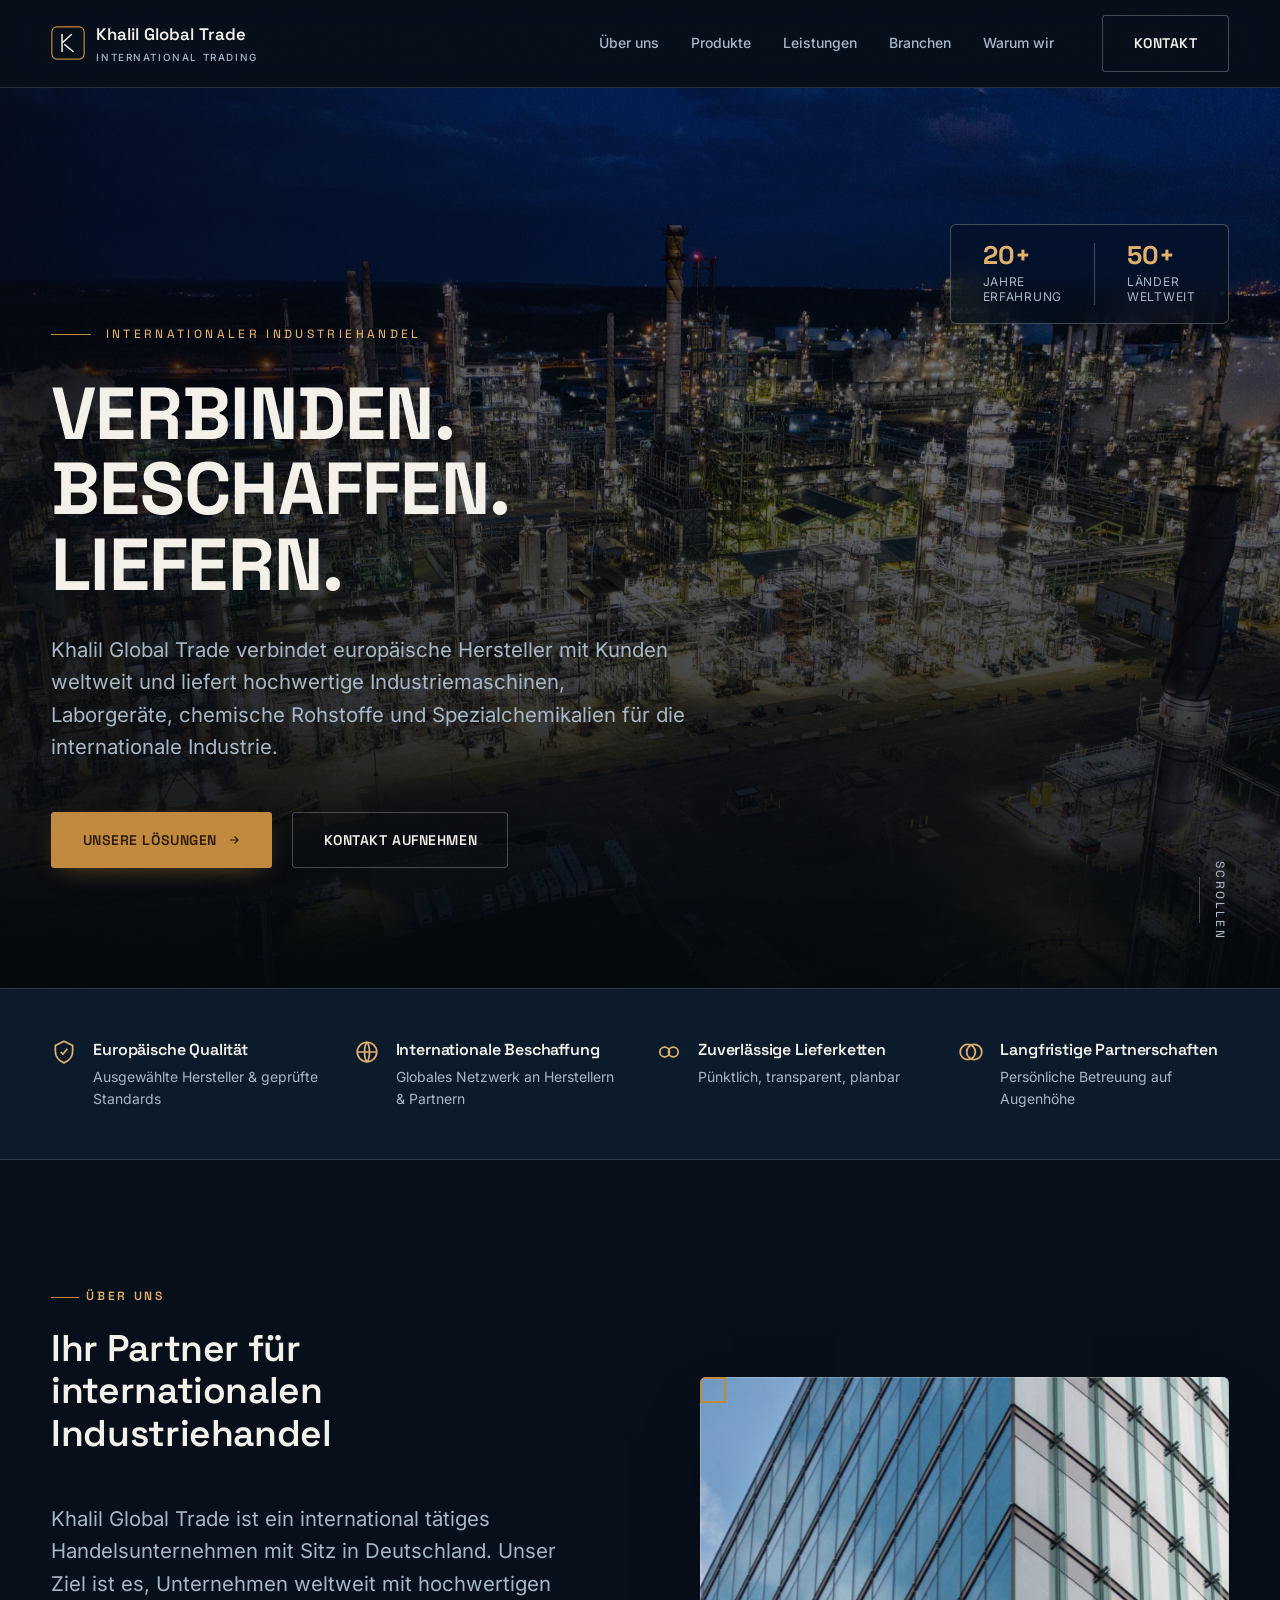
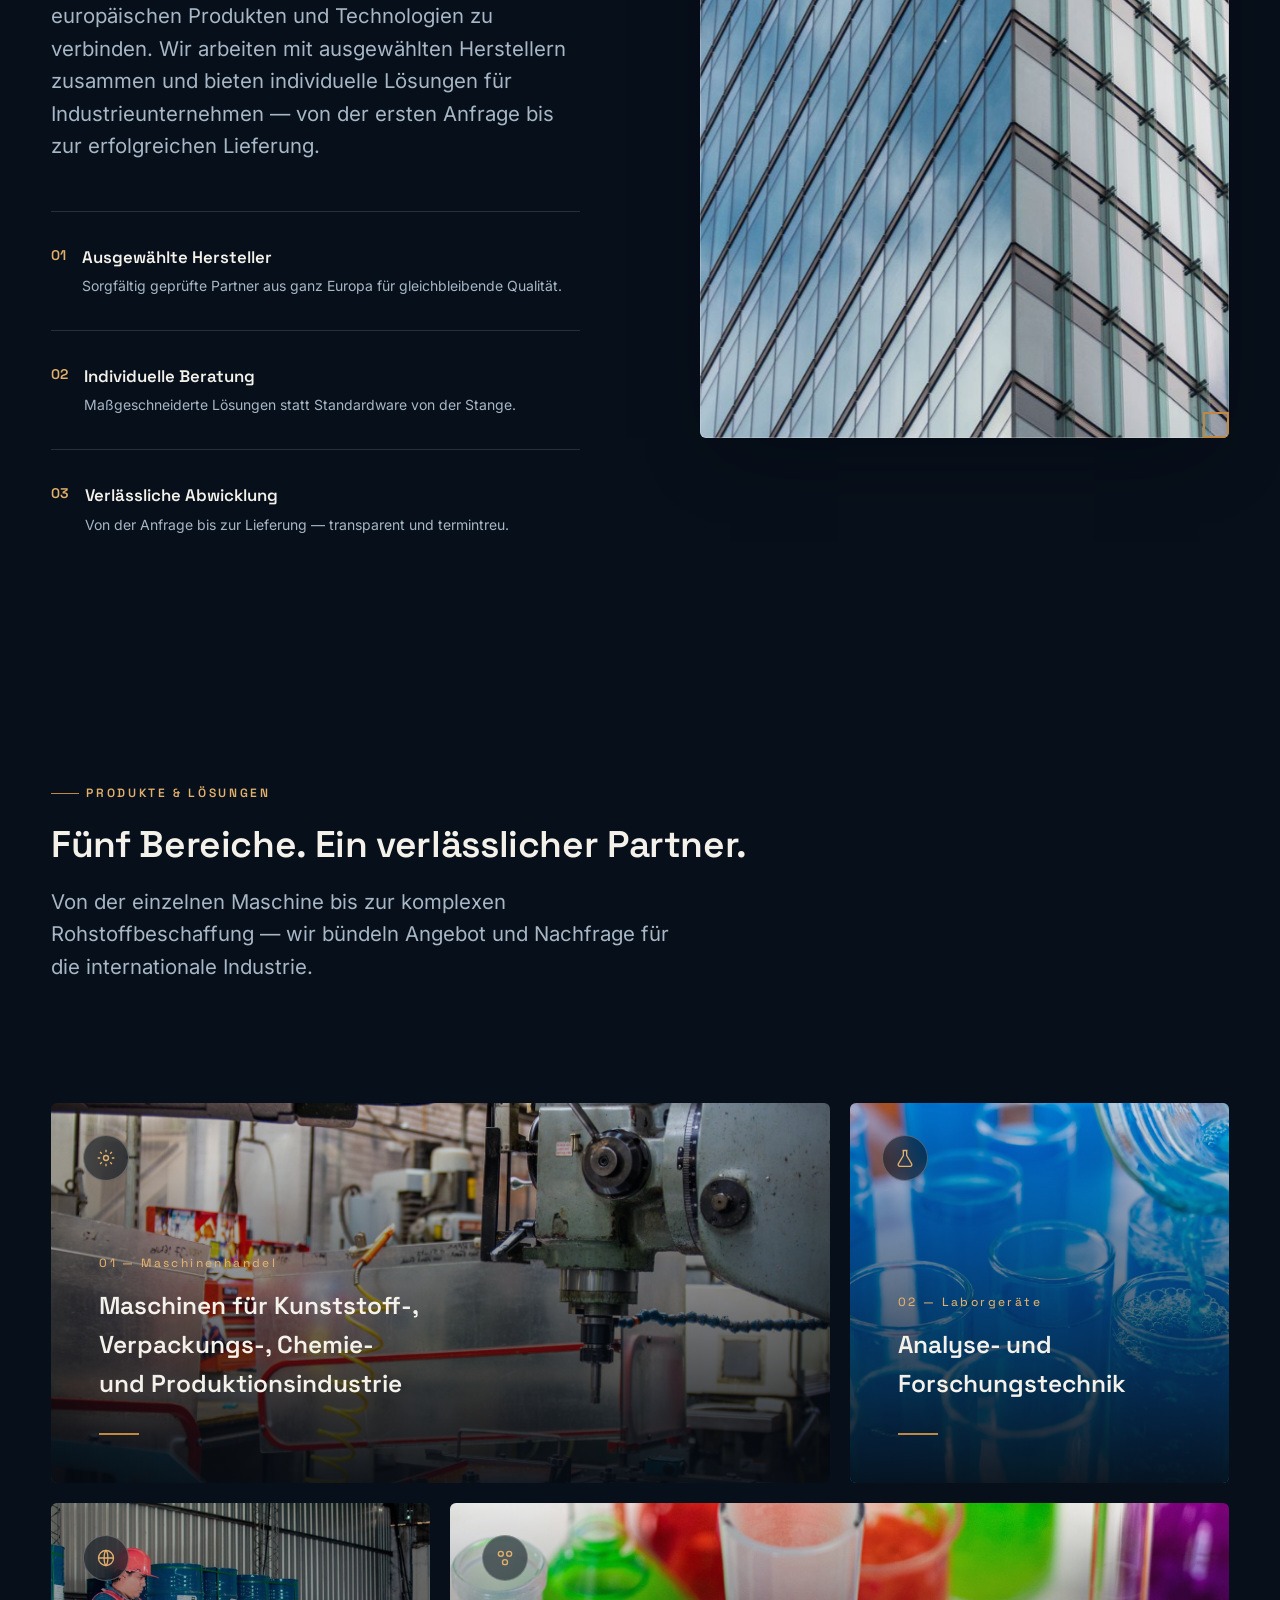
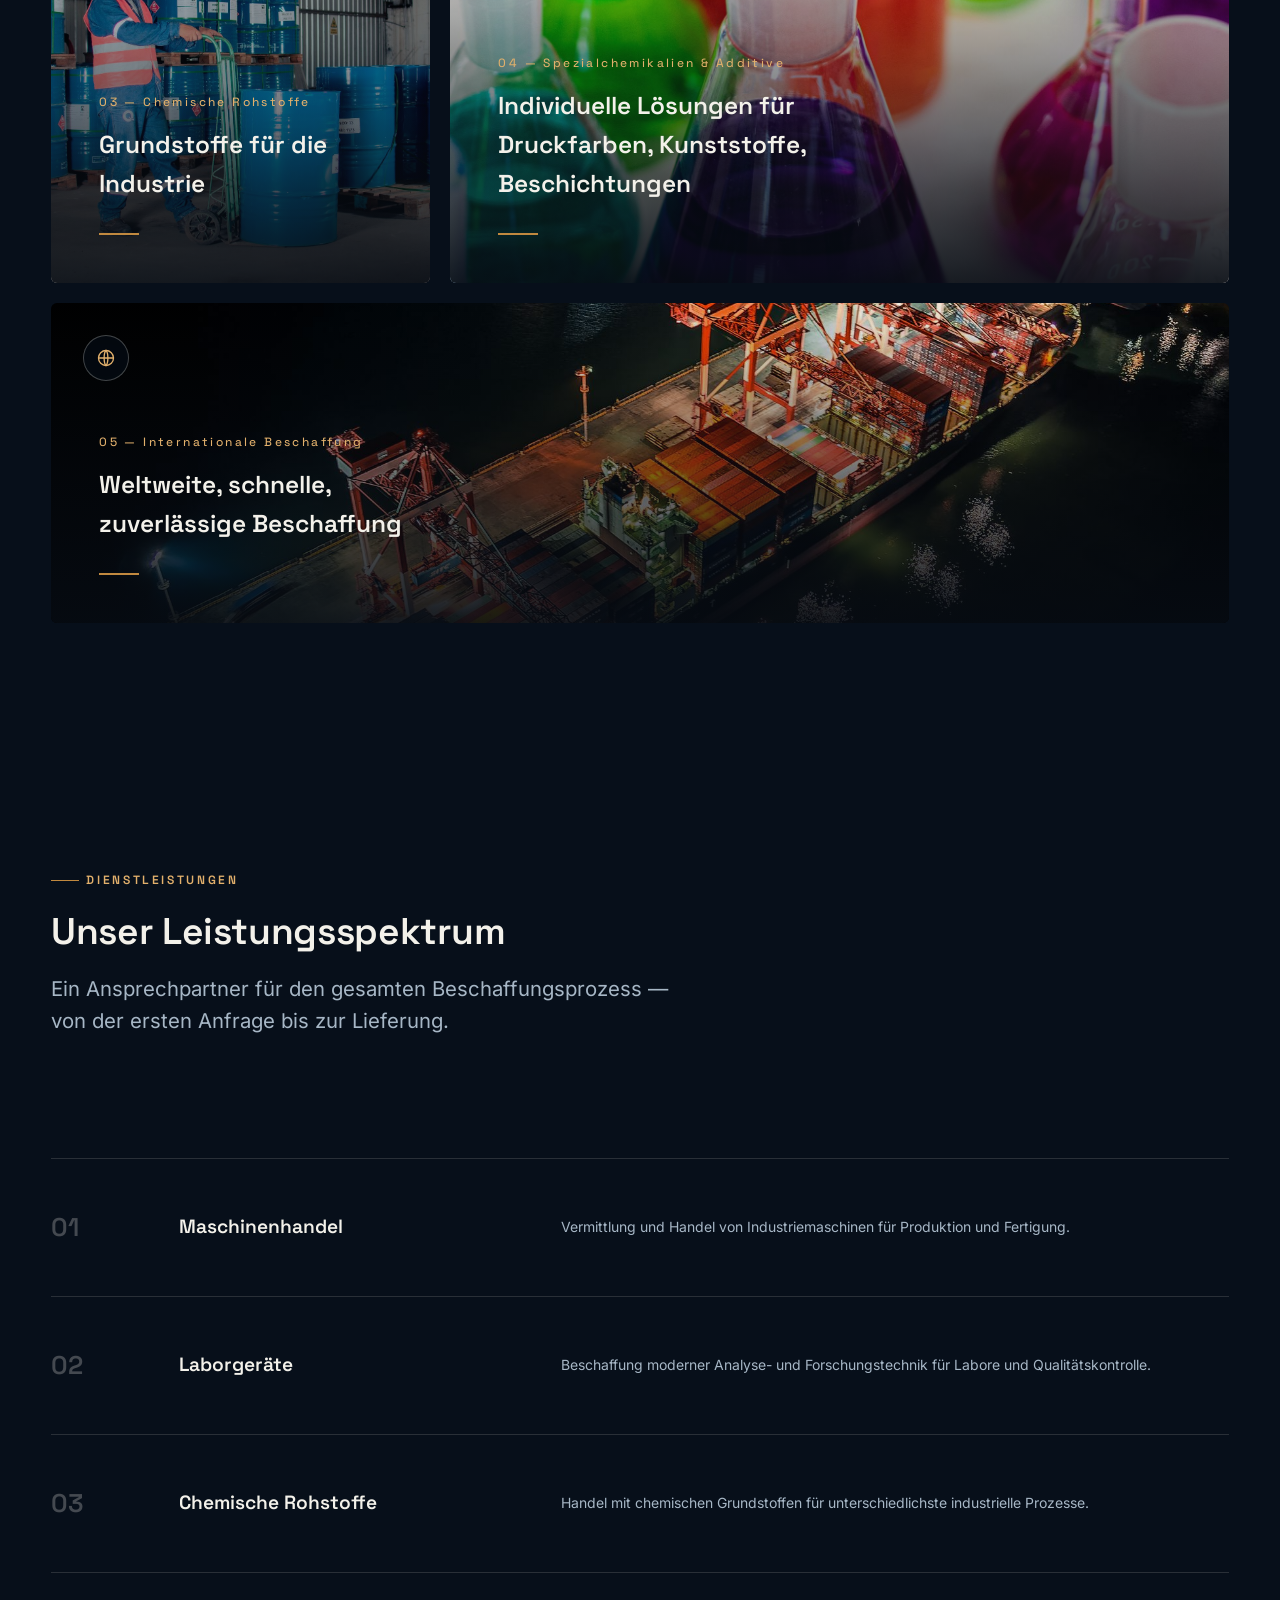
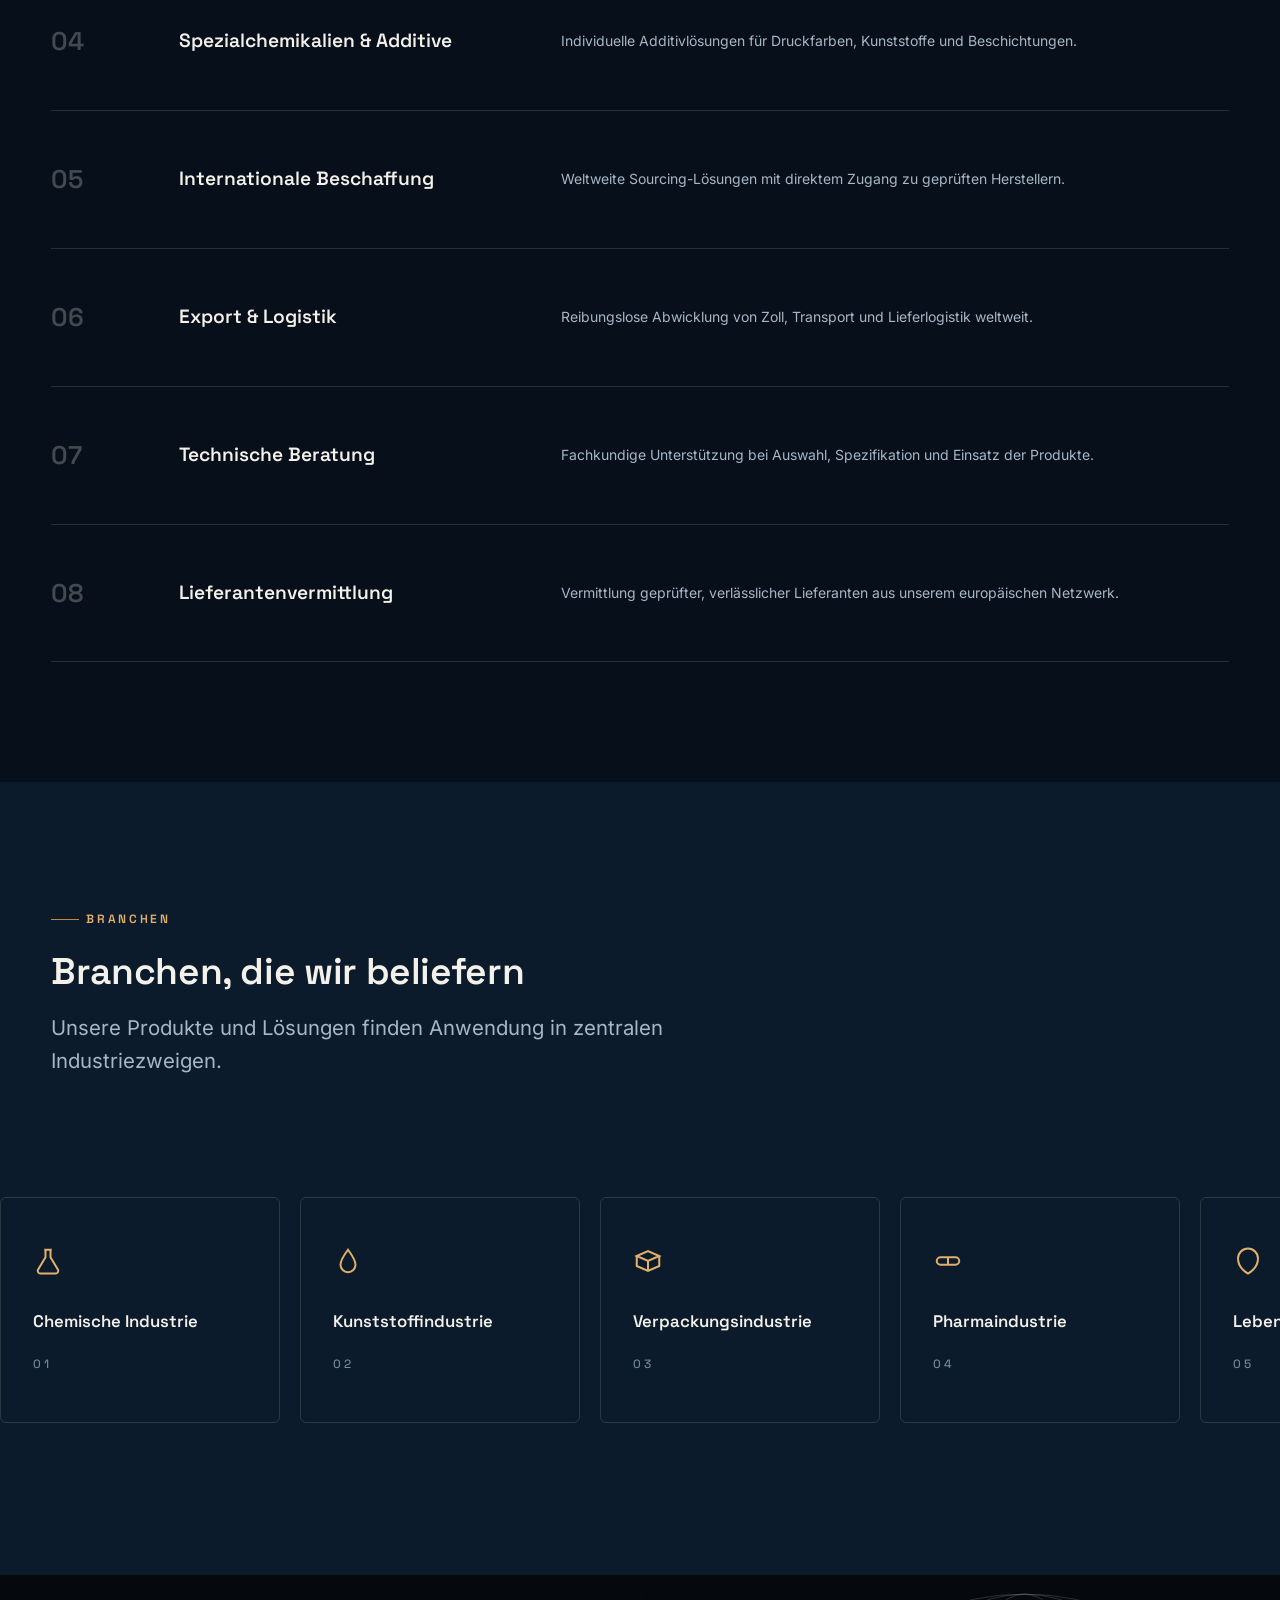
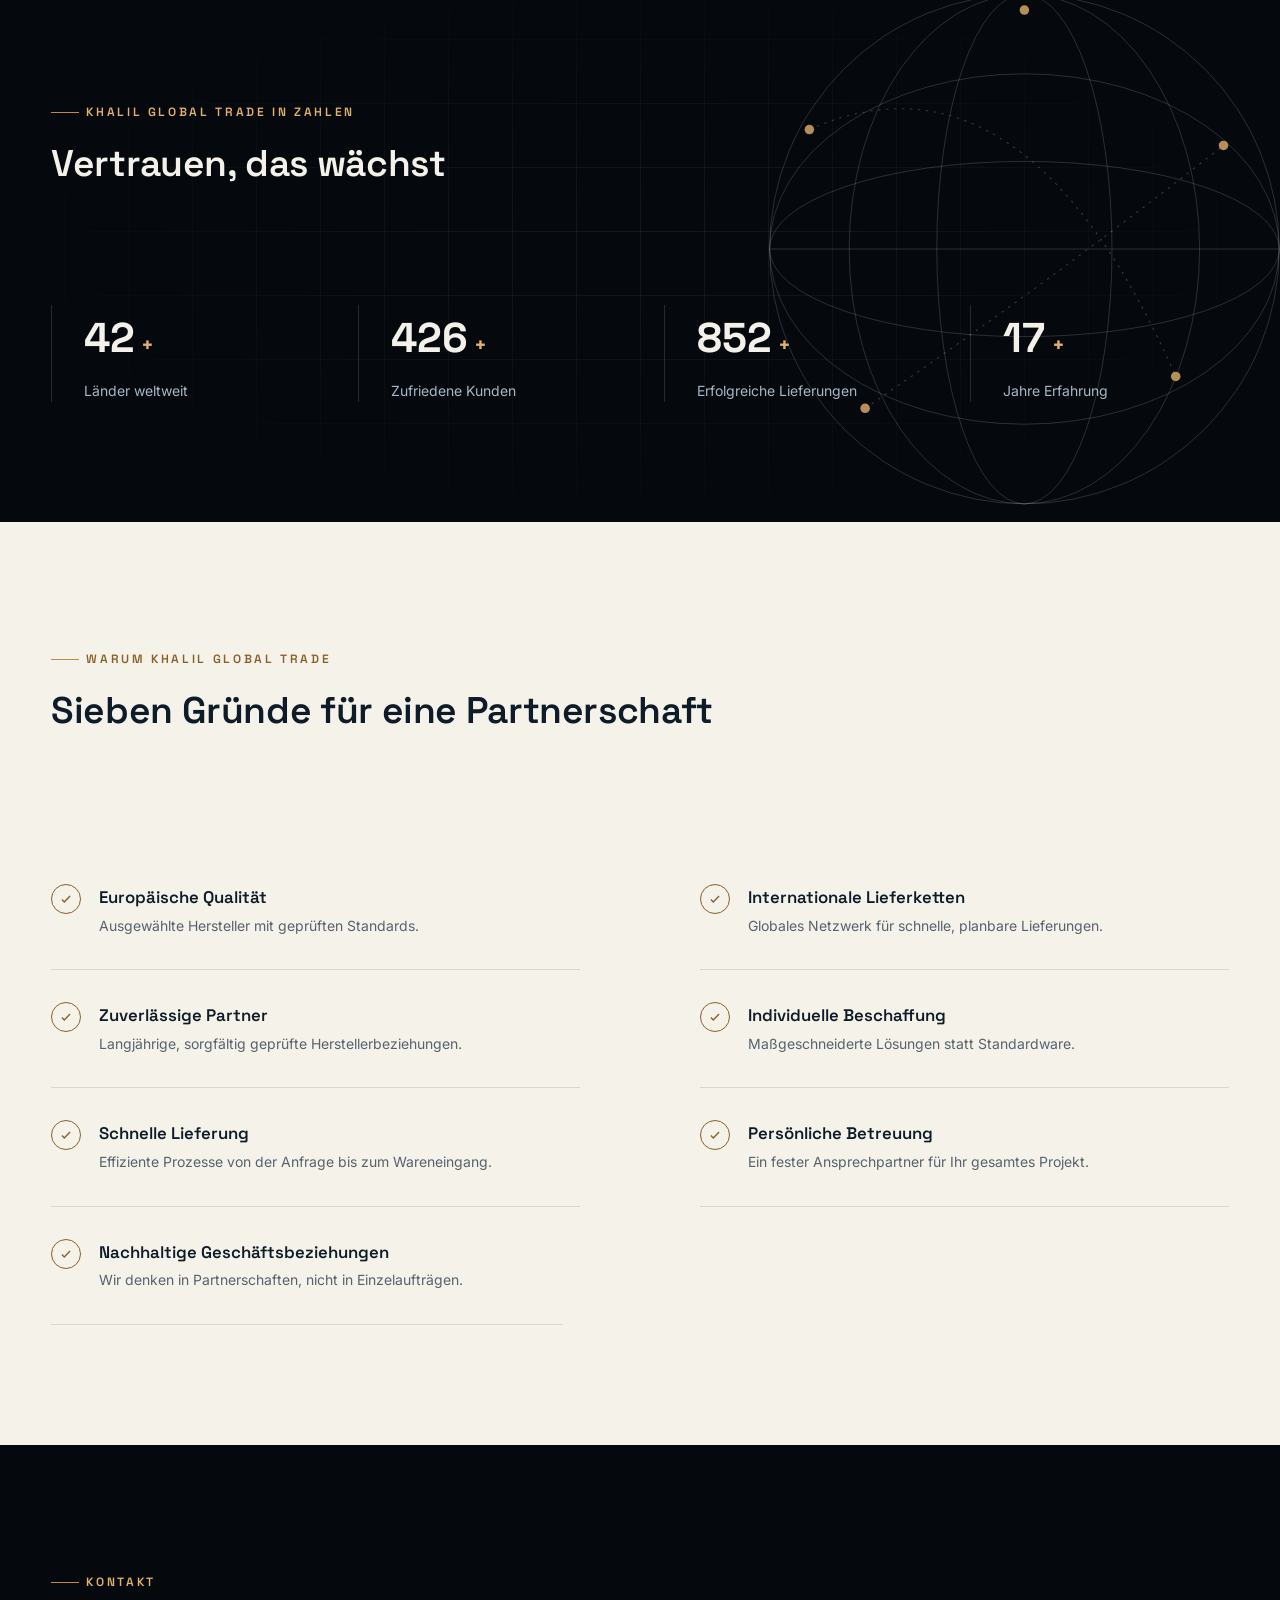
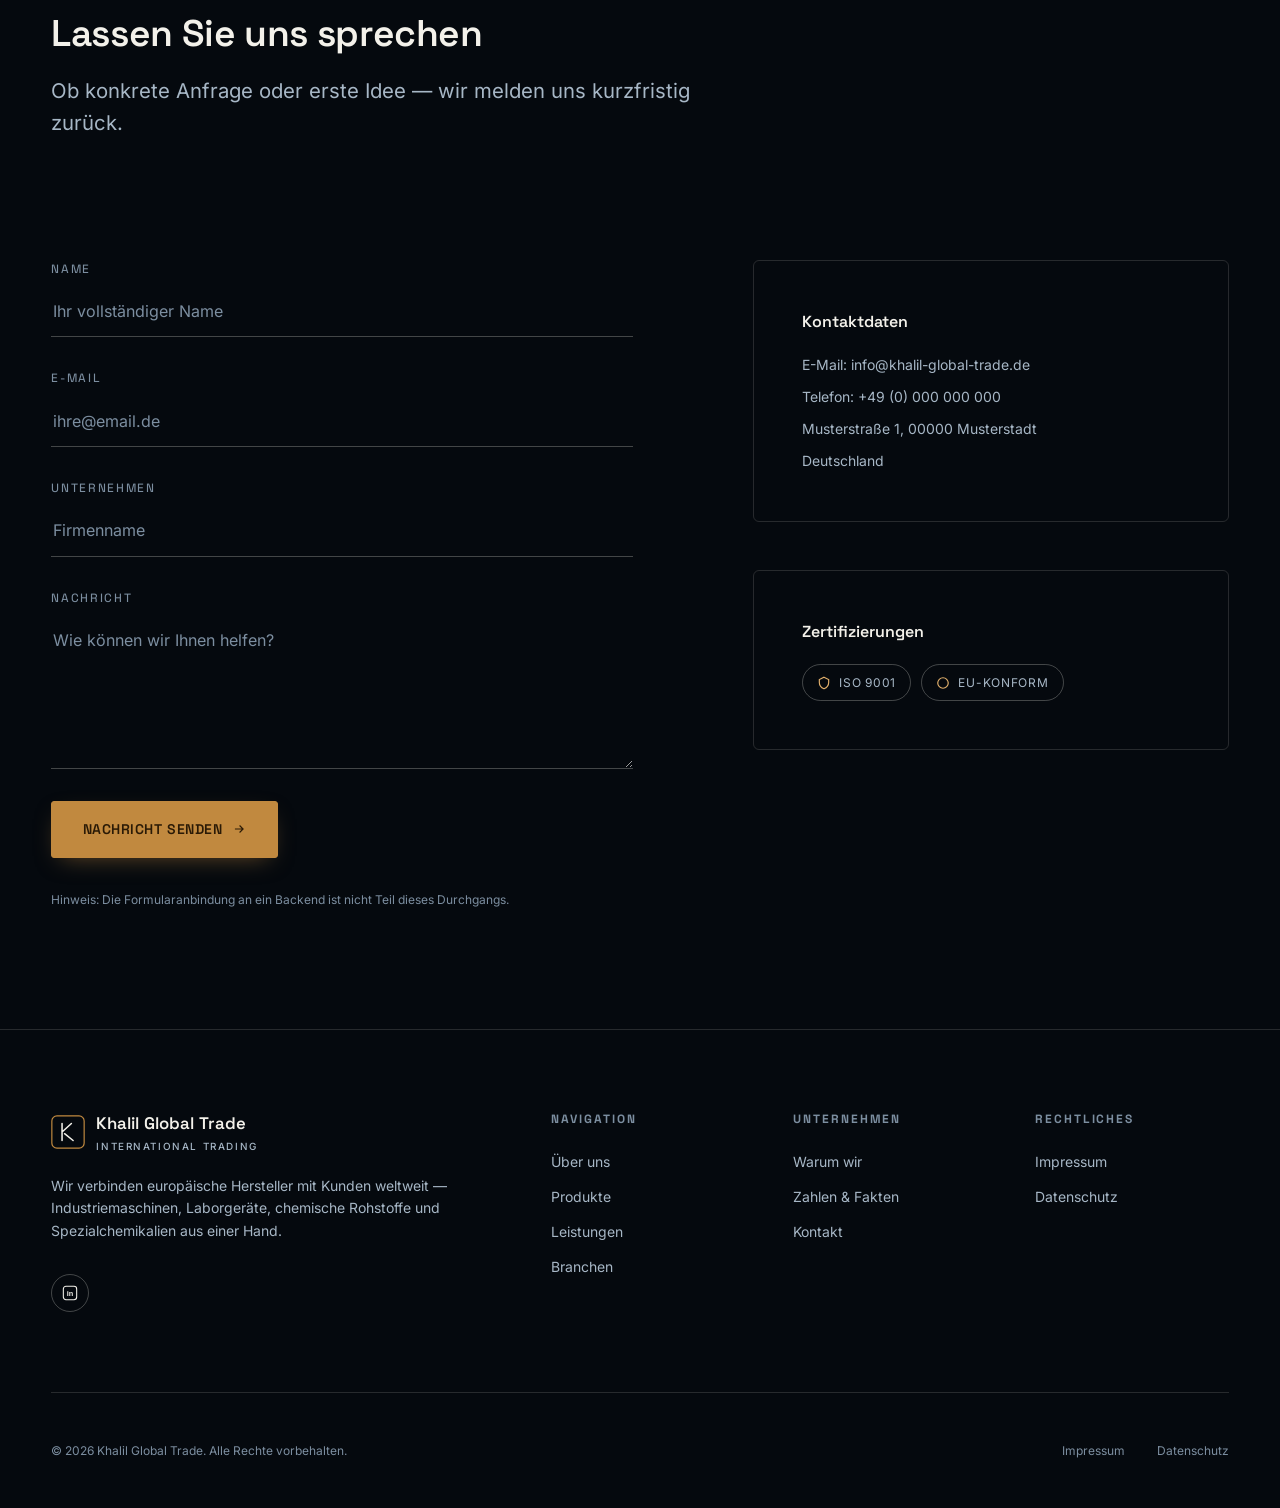
==== index.html @ 9cef4d35 "Initial commit" ====
<!doctype html>
<html lang="de">
<head>
<meta charset="UTF-8">
<meta name="viewport" content="width=device-width, initial-scale=1">
<title>Khalil Global Trade — Industriemaschinen, Laborgeräte & Chemische Rohstoffe weltweit</title>
<meta name="description" content="Khalil Global Trade verbindet europäische Hersteller mit Kunden weltweit. Handel mit Industriemaschinen, Laborgeräten, chemischen Rohstoffen und internationale Beschaffung.">
<meta name="robots" content="index, follow">
<link rel="canonical" href="https://www.khalil-global-trade.de/">

<!-- Open Graph -->
<meta property="og:type" content="website">
<meta property="og:site_name" content="Khalil Global Trade">
<meta property="og:title" content="Khalil Global Trade — Verbinden. Beschaffen. Liefern.">
<meta property="og:description" content="Internationaler Handel mit Industriemaschinen, Laborgeräten, chemischen Rohstoffen und Spezialchemikalien. Zuverlässige Beschaffung für die globale Industrie.">
<meta property="og:image" content="/assets/img/hero-refinery.jpg">
<meta property="og:locale" content="de_DE">
<meta property="og:url" content="https://www.khalil-global-trade.de/">

<meta name="twitter:card" content="summary_large_image">
<meta name="twitter:title" content="Khalil Global Trade — Verbinden. Beschaffen. Liefern.">
<meta name="twitter:description" content="Internationaler Handel mit Industriemaschinen, Laborgeräten, chemischen Rohstoffen und Spezialchemikalien.">

<link rel="icon" href="data:image/svg+xml,%3Csvg xmlns='http://www.w3.org/2000/svg' viewBox='0 0 40 40'%3E%3Crect width='40' height='40' rx='6' fill='%230b1b2b'/%3E%3Cpath d='M13 10V30M13 20L24 10M16 22L26 30' stroke='%23c1893f' stroke-width='2.2' fill='none' stroke-linecap='round' stroke-linejoin='round'/%3E%3C/svg%3E">

<link rel="stylesheet" href="css/styles.css">

<script type="application/ld+json">
{
  "@context": "https://schema.org",
  "@type": "Organization",
  "name": "Khalil Global Trade",
  "url": "https://www.khalil-global-trade.de/",
  "description": "Internationales Handelsunternehmen für Industriemaschinen, Laborgeräte, chemische Rohstoffe und Spezialchemikalien.",
  "email": "info@khalil-global-trade.de",
  "address": {
    "@type": "PostalAddress",
    "streetAddress": "Musterstraße 1",
    "postalCode": "00000",
    "addressLocality": "Musterstadt",
    "addressCountry": "DE"
  },
  "sameAs": []
}
</script>
<script type="application/ld+json">
{
  "@context": "https://schema.org",
  "@type": "WebSite",
  "name": "Khalil Global Trade",
  "url": "https://www.khalil-global-trade.de/",
  "inLanguage": "de-DE"
}
</script>
</head>
<body>

<a class="skip-link" href="#main">Zum Inhalt springen</a>

<header class="site-header">
  <div class="container">
    <a class="brand" href="#hero">
      <svg class="brand-mark" viewBox="0 0 40 40" aria-hidden="true">
        <rect x="1" y="1" width="38" height="38" rx="6" fill="none" stroke="#c1893f" stroke-width="1.4"/>
        <path d="M13 10V30M13 20L24 10M16 22L26 30" stroke="#f3f1ea" stroke-width="1.8" fill="none" stroke-linecap="round" stroke-linejoin="round"/>
      </svg>
      <span>
        Khalil Global Trade
        <small>International Trading</small>
      </span>
    </a>

    <nav class="main-nav" aria-label="Hauptnavigation">
      <ul class="nav-links">
        <li><a href="#ueber-uns">Über uns</a></li>
        <li><a href="#produkte">Produkte</a></li>
        <li><a href="#leistungen">Leistungen</a></li>
        <li><a href="#branchen">Branchen</a></li>
        <li><a href="#warum-khalil">Warum wir</a></li>
      </ul>
      <div class="nav-cta">
        <a class="btn btn--ghost" href="#kontakt">Kontakt</a>
      </div>
      <button class="nav-toggle" aria-label="Menü öffnen" aria-expanded="false">
        <span></span><span></span><span></span>
      </button>
    </nav>
  </div>

  <div class="mobile-nav" id="mobile-nav">
    <ul>
      <li><a href="#ueber-uns">Über uns</a></li>
      <li><a href="#produkte">Produkte</a></li>
      <li><a href="#leistungen">Leistungen</a></li>
      <li><a href="#branchen">Branchen</a></li>
      <li><a href="#warum-khalil">Warum wir</a></li>
      <li><a href="#kontakt">Kontakt</a></li>
    </ul>
    <a class="btn btn--primary" href="#kontakt">
      Kontakt aufnehmen
      <svg viewBox="0 0 24 24" fill="none" stroke="currentColor" stroke-width="2"><path d="M5 12H19M13 6L19 12L13 18"/></svg>
    </a>
  </div>
</header>

<main id="main">

  <!-- ============================== HERO ============================== -->
  <section class="hero" id="hero">
    <div class="hero-media">
      <div class="parallax-inner" data-parallax="0.15">
        <img class="ken-burns" src="assets/img/hero-refinery.jpg"
             alt="Petrochemische Industrieanlage bei Nacht, luftaufnahme"
             width="2200" height="2091"
             fetchpriority="high">
      </div>
    </div>
    <div class="hero-badge" data-reveal="fade" data-reveal-delay="1100">
      <div class="hero-badge-stat">
        <span class="hero-badge-num">20+</span>
        <span class="hero-badge-label">Jahre<br>Erfahrung</span>
      </div>
      <span class="hero-badge-divider"></span>
      <div class="hero-badge-stat">
        <span class="hero-badge-num">50+</span>
        <span class="hero-badge-label">Länder<br>weltweit</span>
      </div>
    </div>
    <div class="hero-content container">
      <div class="hero-kicker">Internationaler Industriehandel</div>
      <h1 class="hero-title">
        <span class="word"><span style="--d:0.05s">VERBINDEN.</span></span><br>
        <span class="word"><span style="--d:0.2s">BESCHAFFEN.</span></span><br>
        <span class="word"><span style="--d:0.35s">LIEFERN.</span></span>
      </h1>
      <p class="hero-sub">
        Khalil Global Trade verbindet europäische Hersteller mit Kunden weltweit und liefert
        hochwertige Industriemaschinen, Laborgeräte, chemische Rohstoffe und Spezialchemikalien
        für die internationale Industrie.
      </p>
      <div class="hero-cta-row">
        <a class="btn btn--primary" href="#produkte">
          Unsere Lösungen
          <svg viewBox="0 0 24 24" fill="none" stroke="currentColor" stroke-width="2"><path d="M5 12H19M13 6L19 12L13 18"/></svg>
        </a>
        <a class="btn btn--ghost" href="#kontakt">Kontakt aufnehmen</a>
      </div>
    </div>
    <div class="scroll-indicator">
      <span>Scrollen</span>
      <span class="line"></span>
    </div>
  </section>

  <!-- ============================== TRUST BAR ============================== -->
  <section class="trust-bar" id="trust" aria-label="Kernversprechen">
    <div class="container">
      <div class="trust-item" data-reveal="fade" data-reveal-delay="0">
        <svg viewBox="0 0 24 24" fill="none" stroke="currentColor" stroke-width="1.6"><path d="M12 2L20 6V11C20 16 16.5 20 12 22C7.5 20 4 16 4 11V6Z"/><path d="M9 12L11 14L15 9"/></svg>
        <div>
          <strong>Europäische Qualität</strong>
          <span>Ausgewählte Hersteller &amp; geprüfte Standards</span>
        </div>
      </div>
      <div class="trust-item" data-reveal="fade" data-reveal-delay="100">
        <svg viewBox="0 0 24 24" fill="none" stroke="currentColor" stroke-width="1.6"><circle cx="12" cy="12" r="9"/><path d="M3 12H21M12 3C15 6 15 18 12 21C9 18 9 6 12 3Z"/></svg>
        <div>
          <strong>Internationale Beschaffung</strong>
          <span>Globales Netzwerk an Herstellern &amp; Partnern</span>
        </div>
      </div>
      <div class="trust-item" data-reveal="fade" data-reveal-delay="200">
        <svg viewBox="0 0 24 24" fill="none" stroke="currentColor" stroke-width="1.6"><circle cx="8" cy="12" r="4.5"/><circle cx="16" cy="12" r="4.5"/></svg>
        <div>
          <strong>Zuverlässige Lieferketten</strong>
          <span>Pünktlich, transparent, planbar</span>
        </div>
      </div>
      <div class="trust-item" data-reveal="fade" data-reveal-delay="300">
        <svg viewBox="0 0 24 24" fill="none" stroke="currentColor" stroke-width="1.6"><circle cx="9" cy="12" r="7"/><circle cx="15" cy="12" r="7"/></svg>
        <div>
          <strong>Langfristige Partnerschaften</strong>
          <span>Persönliche Betreuung auf Augenhöhe</span>
        </div>
      </div>
    </div>
  </section>

  <!-- ============================== ÜBER UNS ============================== -->
  <section class="section--dark section-pad" id="ueber-uns">
    <div class="container about-grid">
      <div class="about-text">
        <div class="section-heading" data-reveal>
          <div class="eyebrow">Über uns</div>
          <h2>Ihr Partner für internationalen Industriehandel</h2>
        </div>
        <p data-reveal data-reveal-delay="100" style="color:var(--c-muted-on-dark); font-size:var(--fs-lead); max-width:38rem;">
          Khalil Global Trade ist ein international tätiges Handelsunternehmen mit Sitz in
          Deutschland. Unser Ziel ist es, Unternehmen weltweit mit hochwertigen europäischen
          Produkten und Technologien zu verbinden. Wir arbeiten mit ausgewählten Herstellern
          zusammen und bieten individuelle Lösungen für Industrieunternehmen — von der ersten
          Anfrage bis zur erfolgreichen Lieferung.
        </p>
        <ul class="about-list">
          <li data-reveal data-reveal-delay="0">
            <span class="num">01</span>
            <div>
              <h3>Ausgewählte Hersteller</h3>
              <p>Sorgfältig geprüfte Partner aus ganz Europa für gleichbleibende Qualität.</p>
            </div>
          </li>
          <li data-reveal data-reveal-delay="100">
            <span class="num">02</span>
            <div>
              <h3>Individuelle Beratung</h3>
              <p>Maßgeschneiderte Lösungen statt Standardware von der Stange.</p>
            </div>
          </li>
          <li data-reveal data-reveal-delay="200">
            <span class="num">03</span>
            <div>
              <h3>Verlässliche Abwicklung</h3>
              <p>Von der Anfrage bis zur Lieferung — transparent und termintreu.</p>
            </div>
          </li>
        </ul>
      </div>
      <div class="about-media" data-reveal="right">
        <div class="parallax-inner" data-parallax="0.1">
          <img src="assets/img/about-facility.jpg" loading="lazy"
               alt="Moderne Unternehmenszentrale, Glasfassade" width="1400" height="930">
        </div>
        <div class="about-media-frame">
          <span class="corner corner--tl"></span>
          <span class="corner corner--br"></span>
        </div>
      </div>
    </div>
  </section>

  <!-- ============================== PRODUKTE ============================== -->
  <section class="section--dark section-pad" id="produkte">
    <div class="container">
      <div class="section-heading" data-reveal>
        <div class="eyebrow">Produkte &amp; Lösungen</div>
        <h2>Fünf Bereiche. Ein verlässlicher Partner.</h2>
        <p>Von der einzelnen Maschine bis zur komplexen Rohstoffbeschaffung — wir bündeln Angebot
          und Nachfrage für die internationale Industrie.</p>
      </div>

      <div class="product-grid">
        <article class="product-card" data-reveal data-reveal-delay="0">
          <span class="card-badge"><svg viewBox="0 0 24 24" fill="none" stroke="currentColor" stroke-width="1.6"><circle cx="12" cy="12" r="3"/><path d="M12 2V5M12 19V22M2 12H5M19 12H22M4.9 4.9L7 7M17 17L19.1 19.1M4.9 19.1L7 17M17 7L19.1 4.9"/></svg></span>
          <div class="media"><img src="assets/img/product-machinery.jpg" loading="lazy" alt="CNC-Fräsmaschine in einer Produktionshalle" width="1600" height="2400"></div>
          <div class="content">
            <span class="idx">01 — Maschinenhandel</span>
            <h3>Maschinen für Kunststoff-, Verpackungs-, Chemie- und Produktionsindustrie</h3>
            <p>Neu- und Gebrauchtmaschinen renommierter europäischer Hersteller, abgestimmt auf Ihren Produktionsbedarf.</p>
            <span class="tag-line"></span>
          </div>
        </article>

        <article class="product-card" data-reveal data-reveal-delay="100">
          <span class="card-badge"><svg viewBox="0 0 24 24" fill="none" stroke="currentColor" stroke-width="1.6"><path d="M9 3H15M10 3V9L4 19C3.5 20 4 22 6 22H18C20 22 20.5 20 20 19L14 9V3"/></svg></span>
          <div class="media"><img src="assets/img/product-lab.jpg" loading="lazy" alt="Laborglas mit blauer Flüssigkeit, Nahaufnahme" width="1600" height="1067"></div>
          <div class="content">
            <span class="idx">02 — Laborgeräte</span>
            <h3>Analyse- und Forschungstechnik</h3>
            <p>Moderne Labor- und Analysegeräte für Forschung, Entwicklung und Qualitätskontrolle.</p>
            <span class="tag-line"></span>
          </div>
        </article>

        <article class="product-card" data-reveal data-reveal-delay="200">
          <span class="card-badge"><svg viewBox="0 0 24 24" fill="none" stroke="currentColor" stroke-width="1.6"><circle cx="12" cy="12" r="9"/><path d="M3 12H21M12 3C15 6 15 18 12 21C9 18 9 6 12 3Z"/></svg></span>
          <div class="media"><img src="assets/img/product-chemicals.jpg" loading="lazy" alt="Mitarbeiter mit Fässern chemischer Rohstoffe im Lager" width="1600" height="1067"></div>
          <div class="content">
            <span class="idx">03 — Chemische Rohstoffe</span>
            <h3>Grundstoffe für die Industrie</h3>
            <p>Hochwertige chemische Grundstoffe für vielfältige industrielle Anwendungen.</p>
            <span class="tag-line"></span>
          </div>
        </article>

        <article class="product-card" data-reveal data-reveal-delay="300">
          <span class="card-badge"><svg viewBox="0 0 24 24" fill="none" stroke="currentColor" stroke-width="1.6"><circle cx="7" cy="7" r="3"/><circle cx="17" cy="7" r="3"/><circle cx="12" cy="17" r="3"/></svg></span>
          <div class="media"><img src="assets/img/product-additives.jpg" loading="lazy" alt="Farbenfrohe Chemikalien in Laborkolben, Additive und Pigmente" width="1600" height="2400"></div>
          <div class="content">
            <span class="idx">04 — Spezialchemikalien &amp; Additive</span>
            <h3>Individuelle Lösungen für Druckfarben, Kunststoffe, Beschichtungen</h3>
            <p>Maßgeschneiderte Additive und Spezialchemikalien für anspruchsvolle Rezepturen.</p>
            <span class="tag-line"></span>
          </div>
        </article>

        <article class="product-card" data-reveal data-reveal-delay="400">
          <span class="card-badge"><svg viewBox="0 0 24 24" fill="none" stroke="currentColor" stroke-width="1.6"><circle cx="12" cy="12" r="9"/><path d="M3 12H21M12 3C15 6 15 18 12 21C9 18 9 6 12 3Z"/></svg></span>
          <div class="media"><img src="assets/img/product-sourcing.jpg" loading="lazy" alt="Beleuchteter Containerhafen bei Nacht, internationale Logistik" width="1800" height="2400"></div>
          <div class="content">
            <span class="idx">05 — Internationale Beschaffung</span>
            <h3>Weltweite, schnelle, zuverlässige Beschaffung</h3>
            <p>Wir finden und beschaffen die passenden Produkte weltweit — schnell, zuverlässig und transparent.</p>
            <span class="tag-line"></span>
          </div>
        </article>
      </div>
    </div>
  </section>

  <!-- ============================== DIENSTLEISTUNGEN ============================== -->
  <section class="section--dark section-pad" id="leistungen">
    <div class="container">
      <div class="section-heading" data-reveal>
        <div class="eyebrow">Dienstleistungen</div>
        <h2>Unser Leistungsspektrum</h2>
        <p>Ein Ansprechpartner für den gesamten Beschaffungsprozess — von der ersten Anfrage
          bis zur Lieferung.</p>
      </div>

      <div class="services-list">
        <div class="service-row" data-reveal data-reveal-delay="0">
          <span class="num">01</span>
          <h3>Maschinenhandel</h3>
          <p>Vermittlung und Handel von Industriemaschinen für Produktion und Fertigung.</p>
        </div>
        <div class="service-row" data-reveal data-reveal-delay="50">
          <span class="num">02</span>
          <h3>Laborgeräte</h3>
          <p>Beschaffung moderner Analyse- und Forschungstechnik für Labore und Qualitätskontrolle.</p>
        </div>
        <div class="service-row" data-reveal data-reveal-delay="100">
          <span class="num">03</span>
          <h3>Chemische Rohstoffe</h3>
          <p>Handel mit chemischen Grundstoffen für unterschiedlichste industrielle Prozesse.</p>
        </div>
        <div class="service-row" data-reveal data-reveal-delay="150">
          <span class="num">04</span>
          <h3>Spezialchemikalien &amp; Additive</h3>
          <p>Individuelle Additivlösungen für Druckfarben, Kunststoffe und Beschichtungen.</p>
        </div>
        <div class="service-row" data-reveal data-reveal-delay="0">
          <span class="num">05</span>
          <h3>Internationale Beschaffung</h3>
          <p>Weltweite Sourcing-Lösungen mit direktem Zugang zu geprüften Herstellern.</p>
        </div>
        <div class="service-row" data-reveal data-reveal-delay="50">
          <span class="num">06</span>
          <h3>Export &amp; Logistik</h3>
          <p>Reibungslose Abwicklung von Zoll, Transport und Lieferlogistik weltweit.</p>
        </div>
        <div class="service-row" data-reveal data-reveal-delay="100">
          <span class="num">07</span>
          <h3>Technische Beratung</h3>
          <p>Fachkundige Unterstützung bei Auswahl, Spezifikation und Einsatz der Produkte.</p>
        </div>
        <div class="service-row" data-reveal data-reveal-delay="150">
          <span class="num">08</span>
          <h3>Lieferantenvermittlung</h3>
          <p>Vermittlung geprüfter, verlässlicher Lieferanten aus unserem europäischen Netzwerk.</p>
        </div>
      </div>
    </div>
  </section>

  <!-- ============================== BRANCHEN ============================== -->
  <section class="section--dark section-pad" id="branchen" style="background:var(--c-navy-900);">
    <div class="container">
      <div class="section-heading" data-reveal>
        <div class="eyebrow">Branchen</div>
        <h2>Branchen, die wir beliefern</h2>
        <p>Unsere Produkte und Lösungen finden Anwendung in zentralen Industriezweigen.</p>
      </div>

      <div class="industries-scroller" data-reveal data-reveal-delay="100">
        <div class="industry-card">
          <svg viewBox="0 0 24 24" fill="none" stroke="currentColor" stroke-width="1.6"><path d="M9 3H15M10 3V9L4 19C3.5 20 4 22 6 22H18C20 22 20.5 20 20 19L14 9V3"/></svg>
          <h3>Chemische Industrie</h3>
          <span class="idx">01</span>
        </div>
        <div class="industry-card">
          <svg viewBox="0 0 24 24" fill="none" stroke="currentColor" stroke-width="1.6"><path d="M12 3C12 3 6 11 6 15A6 6 0 0 0 18 15C18 11 12 3 12 3Z"/></svg>
          <h3>Kunststoffindustrie</h3>
          <span class="idx">02</span>
        </div>
        <div class="industry-card">
          <svg viewBox="0 0 24 24" fill="none" stroke="currentColor" stroke-width="1.6"><path d="M3 8L12 4L21 8L12 12L3 8Z"/><path d="M3 8V16L12 20L21 16V8"/><path d="M12 12V20"/></svg>
          <h3>Verpackungsindustrie</h3>
          <span class="idx">03</span>
        </div>
        <div class="industry-card">
          <svg viewBox="0 0 24 24" fill="none" stroke="currentColor" stroke-width="1.6"><rect x="3" y="9" width="18" height="6" rx="3"/><line x1="12" y1="9" x2="12" y2="15"/></svg>
          <h3>Pharmaindustrie</h3>
          <span class="idx">04</span>
        </div>
        <div class="industry-card">
          <svg viewBox="0 0 24 24" fill="none" stroke="currentColor" stroke-width="1.6"><path d="M12 22C12 22 4 18 4 10A8 8 0 0 1 12 2A8 8 0 0 1 20 10C20 18 12 22 12 22Z"/></svg>
          <h3>Lebensmittelindustrie</h3>
          <span class="idx">05</span>
        </div>
        <div class="industry-card">
          <svg viewBox="0 0 24 24" fill="none" stroke="currentColor" stroke-width="1.6"><path d="M4 20L6 14L16 4L20 8L10 18L4 20Z"/></svg>
          <h3>Druckfarbenindustrie</h3>
          <span class="idx">06</span>
        </div>
        <div class="industry-card">
          <svg viewBox="0 0 24 24" fill="none" stroke="currentColor" stroke-width="1.6"><circle cx="12" cy="12" r="2"/><ellipse cx="12" cy="12" rx="9" ry="4"/><ellipse cx="12" cy="12" rx="9" ry="4" transform="rotate(60 12 12)"/><ellipse cx="12" cy="12" rx="9" ry="4" transform="rotate(120 12 12)"/></svg>
          <h3>Forschung &amp; Entwicklung</h3>
          <span class="idx">07</span>
        </div>
        <div class="industry-card">
          <svg viewBox="0 0 24 24" fill="none" stroke="currentColor" stroke-width="1.6"><circle cx="12" cy="12" r="3"/><path d="M12 2V5M12 19V22M2 12H5M19 12H22M4.9 4.9L7 7M17 17L19.1 19.1M4.9 19.1L7 17M17 7L19.1 4.9"/></svg>
          <h3>Fertigungsindustrie</h3>
          <span class="idx">08</span>
        </div>
      </div>
    </div>
  </section>

  <!-- ============================== KENNZAHLEN ============================== -->
  <section class="section-pad stats-section" id="zahlen">
    <svg class="stats-globe" viewBox="0 0 900 900" aria-hidden="true">
      <circle cx="450" cy="450" r="320" fill="none" stroke="currentColor" stroke-width="1"/>
      <ellipse cx="450" cy="450" rx="320" ry="110" fill="none" stroke="currentColor" stroke-width="1"/>
      <ellipse cx="450" cy="450" rx="320" ry="220" fill="none" stroke="currentColor" stroke-width="1"/>
      <ellipse cx="450" cy="450" rx="110" ry="320" fill="none" stroke="currentColor" stroke-width="1"/>
      <ellipse cx="450" cy="450" rx="220" ry="320" fill="none" stroke="currentColor" stroke-width="1"/>
      <line x1="130" y1="450" x2="770" y2="450" stroke="currentColor" stroke-width="1"/>
      <path d="M180,300 Q450,180 640,610" fill="none" stroke="currentColor" stroke-width="1.4" stroke-dasharray="3 7"/>
      <path d="M250,650 Q470,500 700,320" fill="none" stroke="currentColor" stroke-width="1.4" stroke-dasharray="3 7"/>
      <g class="stats-globe-dot" style="--gd:0s"><circle cx="180" cy="300" r="6"/></g>
      <g class="stats-globe-dot" style="--gd:0.4s"><circle cx="640" cy="610" r="6"/></g>
      <g class="stats-globe-dot" style="--gd:0.8s"><circle cx="250" cy="650" r="6"/></g>
      <g class="stats-globe-dot" style="--gd:1.2s"><circle cx="700" cy="320" r="6"/></g>
      <g class="stats-globe-dot" style="--gd:1.6s"><circle cx="450" cy="150" r="6"/></g>
    </svg>
    <div class="container">
      <div class="section-heading" data-reveal>
        <div class="eyebrow">Khalil Global Trade in Zahlen</div>
        <h2>Vertrauen, das wächst</h2>
      </div>

      <div class="stats-grid" style="margin-top:var(--space-2xl);">
        <div class="stat-item" data-reveal data-reveal-delay="0" data-count-to="50">
          <div class="stat-number"><span class="num">0</span><span class="suffix">+</span></div>
          <div class="stat-label">Länder weltweit</div>
        </div>
        <div class="stat-item" data-reveal data-reveal-delay="100" data-count-to="500">
          <div class="stat-number"><span class="num">0</span><span class="suffix">+</span></div>
          <div class="stat-label">Zufriedene Kunden</div>
        </div>
        <div class="stat-item" data-reveal data-reveal-delay="200" data-count-to="1000">
          <div class="stat-number"><span class="num">0</span><span class="suffix">+</span></div>
          <div class="stat-label">Erfolgreiche Lieferungen</div>
        </div>
        <div class="stat-item" data-reveal data-reveal-delay="300" data-count-to="20">
          <div class="stat-number"><span class="num">0</span><span class="suffix">+</span></div>
          <div class="stat-label">Jahre Erfahrung</div>
        </div>
      </div>
    </div>
  </section>

  <!-- ============================== WARUM KHALIL ============================== -->
  <section class="section--light section-pad" id="warum-khalil">
    <div class="container">
      <div class="section-heading" data-reveal>
        <div class="eyebrow">Warum Khalil Global Trade</div>
        <h2>Sieben Gründe für eine Partnerschaft</h2>
      </div>

      <div class="why-grid">
        <div class="why-item" data-reveal data-reveal-delay="0">
          <span class="why-check"><svg viewBox="0 0 24 24" fill="none" stroke="currentColor" stroke-width="2.4"><path d="M5 13L9 17L19 7"/></svg></span>
          <div><h3>Europäische Qualität</h3><p>Ausgewählte Hersteller mit geprüften Standards.</p></div>
        </div>
        <div class="why-item" data-reveal data-reveal-delay="50">
          <span class="why-check"><svg viewBox="0 0 24 24" fill="none" stroke="currentColor" stroke-width="2.4"><path d="M5 13L9 17L19 7"/></svg></span>
          <div><h3>Internationale Lieferketten</h3><p>Globales Netzwerk für schnelle, planbare Lieferungen.</p></div>
        </div>
        <div class="why-item" data-reveal data-reveal-delay="100">
          <span class="why-check"><svg viewBox="0 0 24 24" fill="none" stroke="currentColor" stroke-width="2.4"><path d="M5 13L9 17L19 7"/></svg></span>
          <div><h3>Zuverlässige Partner</h3><p>Langjährige, sorgfältig geprüfte Herstellerbeziehungen.</p></div>
        </div>
        <div class="why-item" data-reveal data-reveal-delay="150">
          <span class="why-check"><svg viewBox="0 0 24 24" fill="none" stroke="currentColor" stroke-width="2.4"><path d="M5 13L9 17L19 7"/></svg></span>
          <div><h3>Individuelle Beschaffung</h3><p>Maßgeschneiderte Lösungen statt Standardware.</p></div>
        </div>
        <div class="why-item" data-reveal data-reveal-delay="200">
          <span class="why-check"><svg viewBox="0 0 24 24" fill="none" stroke="currentColor" stroke-width="2.4"><path d="M5 13L9 17L19 7"/></svg></span>
          <div><h3>Schnelle Lieferung</h3><p>Effiziente Prozesse von der Anfrage bis zum Wareneingang.</p></div>
        </div>
        <div class="why-item" data-reveal data-reveal-delay="250">
          <span class="why-check"><svg viewBox="0 0 24 24" fill="none" stroke="currentColor" stroke-width="2.4"><path d="M5 13L9 17L19 7"/></svg></span>
          <div><h3>Persönliche Betreuung</h3><p>Ein fester Ansprechpartner für Ihr gesamtes Projekt.</p></div>
        </div>
        <div class="why-item" data-reveal data-reveal-delay="300" style="grid-column:1/-1;max-width:32rem;">
          <span class="why-check"><svg viewBox="0 0 24 24" fill="none" stroke="currentColor" stroke-width="2.4"><path d="M5 13L9 17L19 7"/></svg></span>
          <div><h3>Nachhaltige Geschäftsbeziehungen</h3><p>Wir denken in Partnerschaften, nicht in Einzelaufträgen.</p></div>
        </div>
      </div>
    </div>
  </section>

  <!-- ============================== KONTAKT ============================== -->
  <section class="section--darker section-pad" id="kontakt">
    <div class="container">
      <div class="section-heading" data-reveal>
        <div class="eyebrow">Kontakt</div>
        <h2>Lassen Sie uns sprechen</h2>
        <p>Ob konkrete Anfrage oder erste Idee — wir melden uns kurzfristig zurück.</p>
      </div>

      <div class="contact-grid" style="margin-top:var(--space-2xl);">
        <form class="contact-form" id="contact-form" data-reveal>
          <div class="field">
            <label for="cf-name">Name</label>
            <input id="cf-name" name="name" type="text" placeholder="Ihr vollständiger Name" required>
          </div>
          <div class="field">
            <label for="cf-email">E-Mail</label>
            <input id="cf-email" name="email" type="email" placeholder="ihre@email.de" required>
          </div>
          <div class="field">
            <label for="cf-company">Unternehmen</label>
            <input id="cf-company" name="company" type="text" placeholder="Firmenname">
          </div>
          <div class="field">
            <label for="cf-message">Nachricht</label>
            <textarea id="cf-message" name="message" rows="5" placeholder="Wie können wir Ihnen helfen?" required></textarea>
          </div>
          <button class="btn btn--primary" type="submit" style="justify-self:start;">
            Nachricht senden
            <svg viewBox="0 0 24 24" fill="none" stroke="currentColor" stroke-width="2"><path d="M5 12H19M13 6L19 12L13 18"/></svg>
          </button>
          <p class="form-note">Hinweis: Die Formularanbindung an ein Backend ist nicht Teil dieses Durchgangs.</p>
        </form>

        <div class="contact-info" data-reveal data-reveal-delay="150">
          <div class="contact-card">
            <h3>Kontaktdaten</h3>
            <ul>
              <li>E-Mail: <a data-config="email" href="#">info@khalil-global-trade.de</a></li>
              <li>Telefon: <a data-config="phone" href="#">+49 (0) 000 000 000</a></li>
              <li data-config="address">Musterstraße 1, 00000 Musterstadt</li>
              <li>Deutschland</li>
            </ul>
          </div>
          <div class="contact-card">
            <h3>Zertifizierungen</h3>
            <div class="badge-row">
              <span class="badge"><svg viewBox="0 0 24 24" fill="none" stroke="currentColor" stroke-width="2"><path d="M12 2L20 6V11C20 16 16.5 20 12 22C7.5 20 4 16 4 11V6Z"/></svg> ISO 9001</span>
              <span class="badge"><svg viewBox="0 0 24 24" fill="none" stroke="currentColor" stroke-width="2"><circle cx="12" cy="12" r="9"/></svg> EU-konform</span>
            </div>
          </div>
        </div>
      </div>
    </div>
  </section>

</main>

<!-- ============================== FOOTER ============================== -->
<footer class="site-footer">
  <div class="container">
    <div class="footer-top">
      <div class="footer-brand">
        <a class="brand" href="#hero">
          <svg class="brand-mark" viewBox="0 0 40 40" aria-hidden="true">
            <rect x="1" y="1" width="38" height="38" rx="6" fill="none" stroke="#c1893f" stroke-width="1.4"/>
            <path d="M13 10V30M13 20L24 10M16 22L26 30" stroke="#f3f1ea" stroke-width="1.8" fill="none" stroke-linecap="round" stroke-linejoin="round"/>
          </svg>
          <span>Khalil Global Trade<small>International Trading</small></span>
        </a>
        <p>Wir verbinden europäische Hersteller mit Kunden weltweit — Industriemaschinen,
          Laborgeräte, chemische Rohstoffe und Spezialchemikalien aus einer Hand.</p>
        <div class="footer-social">
          <a href="#" aria-label="Khalil Global Trade auf LinkedIn">
            <svg viewBox="0 0 24 24" aria-hidden="true"><rect x="2" y="2" width="20" height="20" rx="4" fill="none" stroke="currentColor" stroke-width="1.6"/><text x="12" y="16.5" font-family="Arial, sans-serif" font-size="11" font-weight="700" text-anchor="middle" fill="currentColor">in</text></svg>
          </a>
        </div>
      </div>
      <div class="footer-col">
        <h4>Navigation</h4>
        <ul>
          <li><a href="#ueber-uns">Über uns</a></li>
          <li><a href="#produkte">Produkte</a></li>
          <li><a href="#leistungen">Leistungen</a></li>
          <li><a href="#branchen">Branchen</a></li>
        </ul>
      </div>
      <div class="footer-col">
        <h4>Unternehmen</h4>
        <ul>
          <li><a href="#warum-khalil">Warum wir</a></li>
          <li><a href="#zahlen">Zahlen &amp; Fakten</a></li>
          <li><a href="#kontakt">Kontakt</a></li>
        </ul>
      </div>
      <div class="footer-col">
        <h4>Rechtliches</h4>
        <ul>
          <li><a href="impressum.html">Impressum</a></li>
          <li><a href="datenschutz.html">Datenschutz</a></li>
        </ul>
      </div>
    </div>
    <div class="footer-bottom">
      <span>© <span data-year>2026</span> Khalil Global Trade. Alle Rechte vorbehalten.</span>
      <div class="footer-bottom-links">
        <a href="impressum.html">Impressum</a>
        <a href="datenschutz.html">Datenschutz</a>
      </div>
    </div>
  </div>
</footer>

<script src="js/lenis.min.js"></script>
<script src="js/script.js"></script>
</body>
</html>
---- css/styles.css ----
/* ==========================================================================
   Khalil Global Trade — Design Tokens & Base
   ========================================================================== */

@font-face {
  font-family: 'Inter';
  font-style: normal;
  font-weight: 380 780;
  font-display: swap;
  src: url('../fonts/inter-variable-latin.woff2') format('woff2');
}

@font-face {
  font-family: 'Space Grotesk';
  font-style: normal;
  font-weight: 450 750;
  font-display: swap;
  src: url('../fonts/space-grotesk-variable-latin.woff2') format('woff2');
}

:root {
  /* ---- Color: base ---- */
  --c-ink: #05090e;
  --c-navy-950: #070f1a;
  --c-navy-900: #0b1b2b;
  --c-navy-850: #0e2136;
  --c-navy-800: #132c46;
  --c-navy-700: #1c3f61;
  --c-navy-600: #2a557d;
  --c-navy-500: #3d6f99;

  --c-paper: #f5f2ea;
  --c-paper-dim: #e9e4d6;

  --c-ink-on-dark: #f3f1ea;
  --c-muted-on-dark: #a7b7c6;
  --c-muted-on-dark-2: #7c8ea0;
  --c-ink-on-light: #0e1b28;
  --c-muted-on-light: #57626d;

  --c-accent: #c1893f;
  --c-accent-light: #e2b06c;
  --c-accent-dim: #8a6029;
  --c-accent-ink: #2a1a06;

  --c-line-on-dark: rgba(243, 241, 234, 0.14);
  --c-line-on-dark-strong: rgba(243, 241, 234, 0.26);
  --c-line-on-light: rgba(14, 27, 40, 0.12);

  /* ---- Typography ---- */
  --font-display: 'Space Grotesk', 'Helvetica Neue', Arial, sans-serif;
  --font-body: 'Inter', -apple-system, BlinkMacSystemFont, 'Segoe UI', Arial, sans-serif;

  --fs-hero: clamp(2.6rem, 4vw + 1.4rem, 6.4rem);
  --fs-h1: clamp(2.2rem, 2.4vw + 1.4rem, 3.6rem);
  --fs-h2: clamp(1.7rem, 1.4vw + 1.2rem, 2.5rem);
  --fs-h3: clamp(1.25rem, 0.6vw + 1.05rem, 1.6rem);
  --fs-lead: clamp(1.05rem, 0.4vw + 0.95rem, 1.3rem);
  --fs-body: 1rem;
  --fs-small: 0.875rem;
  --fs-micro: 0.75rem;

  /* ---- Spacing ---- */
  --space-3xs: 0.25rem;
  --space-2xs: 0.5rem;
  --space-xs: 0.75rem;
  --space-sm: 1.25rem;
  --space-md: 2rem;
  --space-lg: 3rem;
  --space-xl: 5rem;
  --space-2xl: 7.5rem;
  --space-3xl: 11rem;

  /* ---- Layout ---- */
  --container-max: 1400px;
  --container-pad: clamp(1.25rem, 4vw, 3.5rem);

  /* ---- Motion ---- */
  --ease-out-expo: cubic-bezier(0.16, 1, 0.3, 1);
  --ease-standard: cubic-bezier(0.4, 0, 0.2, 1);
  --dur-fast: 0.22s;
  --dur-base: 0.5s;
  --dur-slow: 0.9s;
  --reveal-distance: 32px;

  /* ---- Misc ---- */
  --radius-sm: 3px;
  --radius-md: 6px;
  --shadow-lift: 0 30px 70px -30px rgba(3, 8, 14, 0.55);
  --shadow-soft: 0 12px 30px -16px rgba(3, 8, 14, 0.4);
  --header-h: 88px;
}

@media (prefers-reduced-motion: reduce) {
  :root {
    --reveal-distance: 0px;
    --dur-fast: 0.001s;
    --dur-base: 0.001s;
    --dur-slow: 0.001s;
  }
}

/* ==========================================================================
   Reset
   ========================================================================== */

*,
*::before,
*::after {
  box-sizing: border-box;
}

html {
  scroll-behavior: auto;
  -webkit-text-size-adjust: 100%;
}

html.has-smooth-scroll {
  scroll-behavior: auto;
}

html,
body {
  overflow-x: hidden;
}

body {
  margin: 0;
  min-height: 100vh;
}

.skip-link {
  position: absolute;
  left: -9999px;
  top: 0;
  z-index: 1000;
  background: var(--c-accent);
  color: var(--c-accent-ink);
  padding: 0.8rem 1.2rem;
  font-family: var(--font-display);
  font-weight: 600;
}

.skip-link:focus {
  left: var(--space-sm);
  top: var(--space-sm);
}

img,
svg {
  display: block;
  max-width: 100%;
}

a {
  color: inherit;
  text-decoration: none;
}

button {
  font: inherit;
  color: inherit;
  background: none;
  border: 0;
  cursor: pointer;
}

ul,
ol {
  margin: 0;
  padding: 0;
  list-style: none;
}

h1, h2, h3, h4, p {
  margin: 0;
}

input, textarea, select {
  font: inherit;
  color: inherit;
}

/* ==========================================================================
   Base
   ========================================================================== */

body {
  background: var(--c-navy-950);
  color: var(--c-ink-on-dark);
  font-family: var(--font-body);
  font-size: var(--fs-body);
  line-height: 1.6;
  font-weight: 400;
  -webkit-font-smoothing: antialiased;
  position: relative;
}

body::after {
  content: '';
  position: fixed;
  inset: 0;
  z-index: 999;
  pointer-events: none;
  opacity: 0.035;
  mix-blend-mode: overlay;
  background-image: url("data:image/svg+xml,%3Csvg xmlns='http://www.w3.org/2000/svg' width='180' height='180'%3E%3Cfilter id='n'%3E%3CfeTurbulence type='fractalNoise' baseFrequency='0.85' numOctaves='2' stitchTiles='stitch'/%3E%3C/filter%3E%3Crect width='100%25' height='100%25' filter='url(%23n)'/%3E%3C/svg%3E");
}

@media (prefers-reduced-motion: reduce) {
  body::after {
    display: none;
  }
}

::selection {
  background: var(--c-accent);
  color: var(--c-accent-ink);
}

:focus-visible {
  outline: 2px solid var(--c-accent-light);
  outline-offset: 3px;
  border-radius: 2px;
}

.container {
  max-width: var(--container-max);
  margin-inline: auto;
  padding-inline: var(--container-pad);
}

.eyebrow {
  display: inline-flex;
  align-items: center;
  gap: 0.6em;
  font-family: var(--font-display);
  font-size: var(--fs-micro);
  font-weight: 600;
  letter-spacing: 0.22em;
  text-transform: uppercase;
  color: var(--c-accent-light);
}

.eyebrow::before {
  content: '';
  width: 28px;
  height: 1px;
  background: var(--c-accent);
}

.section-heading {
  max-width: 46rem;
}

.section-heading h2 {
  font-family: var(--font-display);
  font-size: var(--fs-h2);
  font-weight: 600;
  line-height: 1.15;
  letter-spacing: -0.01em;
  margin-top: var(--space-sm);
}

.section-heading p {
  margin-top: var(--space-sm);
  font-size: var(--fs-lead);
  color: var(--c-muted-on-dark);
  max-width: 40rem;
}

.section--light .section-heading p {
  color: var(--c-muted-on-light);
}

.section--light .eyebrow {
  color: var(--c-accent-dim);
}

section {
  position: relative;
}

.section-pad {
  padding-block: var(--space-2xl);
}

.section--dark {
  background: var(--c-navy-950);
  color: var(--c-ink-on-dark);
}

.section--darker {
  background: var(--c-ink);
  color: var(--c-ink-on-dark);
}

.section--light {
  background: var(--c-paper);
  color: var(--c-ink-on-light);
}

.section-divider {
  height: 1px;
  background: linear-gradient(90deg, transparent, var(--c-line-on-dark) 20%, var(--c-line-on-dark) 80%, transparent);
}

/* ==========================================================================
   Buttons
   ========================================================================== */

.btn {
  position: relative;
  display: inline-flex;
  align-items: center;
  gap: 0.7em;
  padding: 1rem 1.9rem;
  font-family: var(--font-display);
  font-size: var(--fs-small);
  font-weight: 600;
  letter-spacing: 0.04em;
  text-transform: uppercase;
  border-radius: var(--radius-sm);
  transition: transform var(--dur-fast) var(--ease-standard), box-shadow var(--dur-fast) var(--ease-standard), background-color var(--dur-fast) var(--ease-standard), color var(--dur-fast) var(--ease-standard), border-color var(--dur-fast) var(--ease-standard);
  white-space: nowrap;
}

.btn svg {
  width: 1em;
  height: 1em;
  transition: transform var(--dur-fast) var(--ease-standard);
}

.btn:hover svg {
  transform: translateX(3px);
}

.btn:active {
  transform: translateY(1px);
}

.btn--primary {
  background: var(--c-accent);
  color: var(--c-accent-ink);
  border: 1px solid var(--c-accent);
  box-shadow: 0 8px 24px -10px rgba(193, 137, 63, 0.55);
}

.btn--primary:hover {
  background: var(--c-accent-light);
  border-color: var(--c-accent-light);
  box-shadow: 0 12px 32px -10px rgba(193, 137, 63, 0.7);
}

.btn--ghost {
  background: transparent;
  color: var(--c-ink-on-dark);
  border: 1px solid var(--c-line-on-dark-strong);
}

.btn--ghost:hover {
  border-color: var(--c-accent-light);
  color: var(--c-accent-light);
}

.section--light .btn--ghost {
  color: var(--c-ink-on-light);
  border-color: var(--c-line-on-light);
}

.section--light .btn--ghost:hover {
  color: var(--c-accent-dim);
  border-color: var(--c-accent-dim);
}

/* ==========================================================================
   Header / Navigation
   ========================================================================== */

.site-header {
  position: sticky;
  top: 0;
  z-index: 100;
  height: var(--header-h);
  display: flex;
  align-items: center;
  background: rgba(7, 15, 26, 0.72);
  backdrop-filter: blur(14px) saturate(140%);
  -webkit-backdrop-filter: blur(14px) saturate(140%);
  border-bottom: 1px solid var(--c-line-on-dark);
  transition: transform var(--dur-base) var(--ease-out-expo), background-color var(--dur-base) var(--ease-standard);
}

.site-header.header-hidden {
  transform: translateY(-100%);
}

.site-header .container {
  display: flex;
  align-items: center;
  justify-content: space-between;
  gap: var(--space-md);
  width: 100%;
}

.brand {
  display: flex;
  align-items: center;
  gap: 0.7rem;
  font-family: var(--font-display);
  font-weight: 600;
  font-size: 1.05rem;
  letter-spacing: 0.01em;
  color: var(--c-ink-on-dark);
}

.brand-mark {
  width: 34px;
  height: 34px;
  flex-shrink: 0;
}

.brand small {
  display: block;
  font-family: var(--font-body);
  font-weight: 500;
  font-size: 0.62rem;
  letter-spacing: 0.16em;
  text-transform: uppercase;
  color: var(--c-muted-on-dark);
  margin-top: 0.15rem;
}

.main-nav {
  display: flex;
  align-items: center;
  gap: var(--space-lg);
}

.nav-links {
  display: flex;
  align-items: center;
  gap: var(--space-md);
}

.nav-links a {
  position: relative;
  font-size: var(--fs-small);
  font-weight: 500;
  color: var(--c-muted-on-dark);
  padding-block: 0.4rem;
  transition: color var(--dur-fast) var(--ease-standard);
}

.nav-links a::after {
  content: '';
  position: absolute;
  left: 0;
  right: 100%;
  bottom: 0;
  height: 1px;
  background: var(--c-accent-light);
  transition: right var(--dur-base) var(--ease-out-expo);
}

.nav-links a:hover {
  color: var(--c-ink-on-dark);
}

.nav-links a:hover::after {
  right: 0;
}

.nav-links a.is-active {
  color: var(--c-ink-on-dark);
}

.nav-links a.is-active::after {
  right: 0;
  background: var(--c-accent);
}

.nav-cta {
  display: flex;
  align-items: center;
  gap: var(--space-sm);
}

.nav-toggle {
  display: none;
  flex-direction: column;
  justify-content: center;
  gap: 5px;
  width: 40px;
  height: 40px;
}

.nav-toggle span {
  display: block;
  width: 22px;
  height: 1.5px;
  background: var(--c-ink-on-dark);
  transition: transform var(--dur-fast) var(--ease-standard), opacity var(--dur-fast) var(--ease-standard);
}

.nav-toggle[aria-expanded="true"] span:nth-child(1) {
  transform: translateY(6.5px) rotate(45deg);
}

.nav-toggle[aria-expanded="true"] span:nth-child(2) {
  opacity: 0;
}

.nav-toggle[aria-expanded="true"] span:nth-child(3) {
  transform: translateY(-6.5px) rotate(-45deg);
}

.mobile-nav {
  display: none;
}

/* ==========================================================================
   Hero
   ========================================================================== */

.hero {
  position: relative;
  min-height: 100svh;
  display: flex;
  align-items: flex-end;
  overflow: hidden;
  background: var(--c-navy-950);
  color: var(--c-ink-on-dark);
}

.hero-media {
  position: absolute;
  inset: 0;
  z-index: 0;
  overflow: hidden;
}

.hero-media .parallax-inner {
  position: absolute;
  inset: -10% 0;
  will-change: transform;
}

.hero-media img {
  width: 100%;
  height: 100%;
  object-fit: cover;
}

.hero-media img.ken-burns {
  animation: ken-burns 24s ease-in-out infinite alternate;
}

@keyframes ken-burns {
  from { transform: scale(1) translate3d(0, 0, 0); }
  to { transform: scale(1.09) translate3d(0, -1%, 0); }
}

@media (prefers-reduced-motion: reduce) {
  .hero-media img.ken-burns {
    animation: none;
  }
}

.hero-media::before {
  content: '';
  position: absolute;
  inset: 0;
  background:
    linear-gradient(180deg, rgba(5, 9, 14, 0.35) 0%, rgba(5, 9, 14, 0.55) 45%, rgba(5, 9, 14, 0.96) 100%),
    linear-gradient(90deg, rgba(5, 9, 14, 0.7) 0%, rgba(5, 9, 14, 0.15) 50%);
  z-index: 1;
}

.hero-content {
  position: relative;
  z-index: 2;
  width: 100%;
  padding-block: calc(var(--header-h) + var(--space-xl)) var(--space-2xl);
}

.hero-kicker {
  display: flex;
  align-items: center;
  gap: 0.9rem;
  font-family: var(--font-display);
  font-size: var(--fs-micro);
  letter-spacing: 0.28em;
  text-transform: uppercase;
  color: var(--c-accent-light);
  margin-bottom: var(--space-md);
}

.hero-kicker::before {
  content: '';
  width: 40px;
  height: 1px;
  background: var(--c-accent);
}

.hero-title {
  font-family: var(--font-display);
  font-size: var(--fs-hero);
  font-weight: 700;
  line-height: 1.02;
  letter-spacing: -0.01em;
  max-width: 20ch;
}

.hero-title .word {
  display: inline-block;
  overflow: hidden;
  vertical-align: top;
}

.hero-title .word span {
  display: inline-block;
  transform: translateY(115%);
  animation: word-reveal 0.9s var(--ease-out-expo) forwards;
  animation-delay: var(--d, 0s);
}

@keyframes word-reveal {
  to {
    transform: translateY(0);
  }
}

@media (prefers-reduced-motion: reduce) {
  .hero-title .word span {
    animation: none;
    transform: translateY(0);
  }
}

.hero-sub {
  margin-top: var(--space-md);
  max-width: 40rem;
  font-size: var(--fs-lead);
  color: var(--c-muted-on-dark);
  opacity: 0;
  animation: fade-up 0.8s var(--ease-out-expo) forwards;
  animation-delay: 0.7s;
}

.hero-cta-row {
  display: flex;
  flex-wrap: wrap;
  gap: var(--space-sm);
  margin-top: var(--space-lg);
  opacity: 0;
  animation: fade-up 0.8s var(--ease-out-expo) forwards;
  animation-delay: 0.9s;
}

@keyframes fade-up {
  from {
    opacity: 0;
    transform: translateY(18px);
  }
  to {
    opacity: 1;
    transform: translateY(0);
  }
}

@media (prefers-reduced-motion: reduce) {
  .hero-sub,
  .hero-cta-row {
    animation-duration: 0.01s;
  }
}

.hero-badge {
  position: absolute;
  right: var(--container-pad);
  top: calc(var(--header-h) + var(--space-lg));
  z-index: 2;
  display: flex;
  align-items: center;
  gap: var(--space-md);
  padding: 1.1rem var(--space-md);
  background: rgba(7, 15, 26, 0.55);
  backdrop-filter: blur(16px) saturate(140%);
  -webkit-backdrop-filter: blur(16px) saturate(140%);
  border: 1px solid var(--c-line-on-dark-strong);
  border-radius: var(--radius-md);
}

.hero-badge-stat {
  display: flex;
  flex-direction: column;
}

.hero-badge-num {
  font-family: var(--font-display);
  font-size: 1.6rem;
  font-weight: 700;
  color: var(--c-accent-light);
  line-height: 1;
}

.hero-badge-label {
  margin-top: 0.35rem;
  font-size: var(--fs-micro);
  letter-spacing: 0.06em;
  text-transform: uppercase;
  color: var(--c-muted-on-dark);
  line-height: 1.3;
}

.hero-badge-divider {
  width: 1px;
  align-self: stretch;
  background: var(--c-line-on-dark-strong);
}

@media (max-width: 900px) {
  .hero-badge {
    display: none;
  }
}

.scroll-indicator {
  position: absolute;
  bottom: var(--space-lg);
  right: var(--container-pad);
  z-index: 2;
  display: flex;
  flex-direction: column;
  align-items: center;
  gap: 0.6rem;
  font-family: var(--font-display);
  font-size: var(--fs-micro);
  letter-spacing: 0.2em;
  text-transform: uppercase;
  color: var(--c-muted-on-dark);
  transition: opacity var(--dur-base) var(--ease-standard);
  writing-mode: vertical-rl;
}

.scroll-indicator .line {
  width: 1px;
  height: 46px;
  background: var(--c-line-on-dark-strong);
  position: relative;
  overflow: hidden;
}

.scroll-indicator .line::after {
  content: '';
  position: absolute;
  top: -100%;
  left: 0;
  width: 100%;
  height: 100%;
  background: var(--c-accent-light);
  animation: scroll-line 1.8s ease-in-out infinite;
}

@keyframes scroll-line {
  0% { top: -100%; }
  60% { top: 100%; }
  100% { top: 100%; }
}

.scroll-indicator.is-hidden {
  opacity: 0;
  pointer-events: none;
}

/* ==========================================================================
   Reveal system
   ========================================================================== */

[data-reveal] {
  opacity: 0;
  transform: translateY(var(--reveal-distance));
  transition: opacity var(--dur-slow) var(--ease-out-expo), transform var(--dur-slow) var(--ease-out-expo);
  transition-delay: var(--reveal-delay, 0ms);
}

[data-reveal="fade"] {
  transform: none;
}

[data-reveal="left"] {
  transform: translateX(calc(var(--reveal-distance) * -1));
}

[data-reveal="right"] {
  transform: translateX(var(--reveal-distance));
}

[data-reveal].is-visible {
  opacity: 1;
  transform: none;
}

/* ==========================================================================
   Trust bar
   ========================================================================== */

.trust-bar {
  background: var(--c-navy-900);
  border-block: 1px solid var(--c-line-on-dark);
}

.trust-bar .container {
  display: grid;
  grid-template-columns: repeat(4, 1fr);
  gap: var(--space-md);
  padding-block: var(--space-lg);
}

.trust-item {
  display: flex;
  align-items: flex-start;
  gap: 1rem;
}

.trust-item svg {
  width: 26px;
  height: 26px;
  flex-shrink: 0;
  color: var(--c-accent-light);
  margin-top: 2px;
}

.trust-item strong {
  display: block;
  font-family: var(--font-display);
  font-size: 1rem;
  font-weight: 600;
  letter-spacing: -0.01em;
}

.trust-item span {
  display: block;
  font-size: var(--fs-small);
  color: var(--c-muted-on-dark);
  margin-top: 0.2rem;
}

/* ==========================================================================
   About
   ========================================================================== */

.about-grid {
  display: grid;
  grid-template-columns: 1fr 1fr;
  gap: var(--space-2xl);
  align-items: center;
}

.about-text .section-heading {
  margin-bottom: var(--space-lg);
}

.about-list {
  display: grid;
  gap: var(--space-md);
  margin-top: var(--space-lg);
}

.about-list li {
  display: flex;
  gap: 1rem;
  padding-top: var(--space-md);
  border-top: 1px solid var(--c-line-on-dark);
}

.about-list .num {
  font-family: var(--font-display);
  font-size: var(--fs-small);
  color: var(--c-accent-light);
  font-weight: 600;
}

.about-list h3 {
  font-family: var(--font-display);
  font-size: 1.05rem;
  font-weight: 600;
}

.about-list p {
  margin-top: 0.3rem;
  color: var(--c-muted-on-dark);
  font-size: var(--fs-small);
}

.about-media {
  position: relative;
  aspect-ratio: 4 / 5;
  border-radius: var(--radius-md);
  overflow: hidden;
  box-shadow: var(--shadow-lift);
}

.about-media .parallax-inner {
  position: absolute;
  inset: -10% 0;
  will-change: transform;
}

.about-media img {
  width: 100%;
  height: 100%;
  object-fit: cover;
}

.about-media-frame {
  position: absolute;
  inset: 0;
  border: 1px solid var(--c-line-on-dark-strong);
  border-radius: var(--radius-md);
  pointer-events: none;
}

.about-media-frame .corner {
  position: absolute;
  width: 26px;
  height: 26px;
  border: 2px solid var(--c-accent);
}

.corner--tl {
  top: -1px;
  left: -1px;
  border-right: 0;
  border-bottom: 0;
}

.corner--br {
  bottom: -1px;
  right: -1px;
  border-left: 0;
  border-top: 0;
}

/* ==========================================================================
   Products
   ========================================================================== */

.product-grid {
  display: grid;
  grid-template-columns: repeat(6, 1fr);
  grid-auto-rows: minmax(320px, auto);
  gap: var(--space-sm);
  margin-top: var(--space-2xl);
}

.product-card {
  position: relative;
  grid-column: span 3;
  border-radius: var(--radius-md);
  overflow: hidden;
  min-height: 380px;
  isolation: isolate;
}

.product-card:nth-child(1) { grid-column: span 4; }
.product-card:nth-child(2) { grid-column: span 2; }
.product-card:nth-child(3) { grid-column: span 2; }
.product-card:nth-child(4) { grid-column: span 4; }
.product-card:nth-child(5) { grid-column: 1 / -1; min-height: 300px; }

.card-badge {
  position: absolute;
  top: var(--space-md);
  left: var(--space-md);
  z-index: 3;
  width: 46px;
  height: 46px;
  display: flex;
  align-items: center;
  justify-content: center;
  border-radius: 50%;
  background: rgba(7, 15, 26, 0.55);
  backdrop-filter: blur(10px);
  -webkit-backdrop-filter: blur(10px);
  border: 1px solid var(--c-line-on-dark-strong);
  color: var(--c-accent-light);
  transition: background-color var(--dur-base) var(--ease-standard), border-color var(--dur-base) var(--ease-standard);
}

.card-badge svg {
  width: 20px;
  height: 20px;
}

.product-card:hover .card-badge {
  background: var(--c-accent);
  border-color: var(--c-accent);
  color: var(--c-accent-ink);
}

.product-card .media {
  position: absolute;
  inset: 0;
  z-index: 0;
}

.product-card img {
  width: 100%;
  height: 100%;
  object-fit: cover;
  transition: transform 1.1s var(--ease-out-expo);
}

.product-card:hover img {
  transform: scale(1.06);
}

.product-card::after {
  content: '';
  position: absolute;
  inset: 0;
  z-index: 1;
  background: linear-gradient(180deg, rgba(6, 11, 18, 0.05) 0%, rgba(6, 11, 18, 0.55) 55%, rgba(6, 11, 18, 0.92) 100%);
  transition: background var(--dur-base) var(--ease-standard);
}

.product-card:hover::after {
  background: linear-gradient(180deg, rgba(6, 11, 18, 0.15) 0%, rgba(6, 11, 18, 0.7) 55%, rgba(6, 11, 18, 0.95) 100%);
}

.product-card .content {
  position: relative;
  z-index: 2;
  height: 100%;
  display: flex;
  flex-direction: column;
  justify-content: flex-end;
  padding: var(--space-lg);
}

.product-card .idx {
  font-family: var(--font-display);
  font-size: var(--fs-micro);
  letter-spacing: 0.2em;
  color: var(--c-accent-light);
  margin-bottom: 0.8rem;
}

.product-card h3 {
  font-family: var(--font-display);
  font-size: var(--fs-h3);
  font-weight: 600;
  max-width: 20ch;
}

.product-card p {
  margin-top: 0.6rem;
  max-width: 32rem;
  color: var(--c-muted-on-dark);
  font-size: var(--fs-small);
  max-height: 0;
  opacity: 0;
  overflow: hidden;
  transition: max-height var(--dur-base) var(--ease-out-expo), opacity var(--dur-base) var(--ease-standard), margin-top var(--dur-base) var(--ease-standard);
}

.product-card:hover p,
.product-card:focus-within p {
  max-height: 6rem;
  opacity: 1;
}

.product-card .tag-line {
  display: block;
  width: 40px;
  height: 2px;
  background: var(--c-accent);
  margin-top: var(--space-sm);
  transform-origin: left;
  transition: width var(--dur-base) var(--ease-out-expo);
}

.product-card:hover .tag-line {
  width: 72px;
}

/* ==========================================================================
   Services (numbered timeline)
   ========================================================================== */

.services-list {
  margin-top: var(--space-2xl);
  border-top: 1px solid var(--c-line-on-dark);
}

.service-row {
  display: grid;
  grid-template-columns: 5rem 1fr 2fr;
  gap: var(--space-lg);
  align-items: center;
  padding-block: var(--space-lg);
  border-bottom: 1px solid var(--c-line-on-dark);
  transition: background-color var(--dur-base) var(--ease-standard);
}

.service-row:hover {
  background: rgba(243, 241, 234, 0.03);
}

.service-row .num {
  font-family: var(--font-display);
  font-size: 1.6rem;
  font-weight: 600;
  color: var(--c-line-on-dark-strong);
  transition: color var(--dur-base) var(--ease-standard);
}

.service-row:hover .num {
  color: var(--c-accent);
}

.service-row h3 {
  font-family: var(--font-display);
  font-size: 1.2rem;
  font-weight: 600;
}

.service-row p {
  color: var(--c-muted-on-dark);
  font-size: var(--fs-small);
  max-width: 40rem;
}

/* ==========================================================================
   Industries (horizontal scroll-snap)
   ========================================================================== */

.industries-scroller {
  margin-top: var(--space-2xl);
  display: flex;
  gap: var(--space-sm);
  overflow-x: auto;
  scroll-snap-type: x proximity;
  padding-bottom: var(--space-md);
  margin-inline: calc(var(--container-pad) * -1);
  padding-inline: var(--container-pad);
  scrollbar-width: thin;
  scrollbar-color: var(--c-accent-dim) transparent;
}

.industries-scroller::-webkit-scrollbar {
  height: 6px;
}

.industries-scroller::-webkit-scrollbar-thumb {
  background: var(--c-accent-dim);
  border-radius: 4px;
}

.industry-card {
  scroll-snap-align: start;
  flex: 0 0 auto;
  width: min(280px, 76vw);
  border: 1px solid var(--c-line-on-dark);
  border-radius: var(--radius-md);
  padding: var(--space-lg) var(--space-md);
  transition: transform var(--dur-base) var(--ease-out-expo), border-color var(--dur-base) var(--ease-standard), box-shadow var(--dur-base) var(--ease-standard);
}

.industry-card:hover {
  transform: translateY(-6px);
  border-color: var(--c-accent-dim);
  box-shadow: var(--shadow-soft);
}

.industry-card svg {
  width: 30px;
  height: 30px;
  color: var(--c-accent-light);
}

.industry-card h3 {
  margin-top: var(--space-md);
  font-family: var(--font-display);
  font-size: 1.05rem;
  font-weight: 600;
}

.industry-card .idx {
  display: block;
  margin-top: var(--space-sm);
  font-family: var(--font-display);
  font-size: var(--fs-micro);
  letter-spacing: 0.2em;
  color: var(--c-muted-on-dark-2);
}

/* ==========================================================================
   Stats
   ========================================================================== */

.stats-section {
  background: var(--c-ink);
  position: relative;
  overflow: hidden;
}

.stats-section::before {
  content: '';
  position: absolute;
  inset: 0;
  background-image:
    linear-gradient(var(--c-line-on-dark) 1px, transparent 1px),
    linear-gradient(90deg, var(--c-line-on-dark) 1px, transparent 1px);
  background-size: 64px 64px;
  mask-image: radial-gradient(ellipse at center, black 0%, transparent 75%);
  opacity: 0.5;
}

.stats-globe {
  position: absolute;
  top: 50%;
  right: -8%;
  transform: translateY(-50%);
  width: min(56vw, 780px);
  height: auto;
  color: var(--c-line-on-dark-strong);
  opacity: 0.8;
  pointer-events: none;
}

.stats-globe-dot circle {
  fill: var(--c-accent-light);
  animation: globe-pulse 2.6s ease-in-out infinite;
  animation-delay: var(--gd, 0s);
  transform-origin: center;
  transform-box: fill-box;
}

@keyframes globe-pulse {
  0%, 100% { opacity: 0.4; transform: scale(0.8); }
  50% { opacity: 1; transform: scale(1.3); }
}

@media (prefers-reduced-motion: reduce) {
  .stats-globe-dot circle {
    animation: none;
    opacity: 0.9;
  }
}

@media (max-width: 900px) {
  .stats-globe {
    width: 90vw;
    right: -25%;
    opacity: 0.45;
  }
}

.stats-grid {
  position: relative;
  display: grid;
  grid-template-columns: repeat(4, 1fr);
  gap: var(--space-lg);
}

.stat-item {
  text-align: left;
  border-left: 1px solid var(--c-line-on-dark);
  padding-left: var(--space-md);
}

.stat-number {
  font-family: var(--font-display);
  font-size: clamp(2.6rem, 3vw, 4rem);
  font-weight: 700;
  color: var(--c-ink-on-dark);
  display: flex;
  align-items: baseline;
  gap: 0.15em;
}

.stat-number .suffix {
  color: var(--c-accent-light);
  font-size: 0.5em;
}

.stat-label {
  margin-top: var(--space-2xs);
  font-size: var(--fs-small);
  color: var(--c-muted-on-dark);
}

/* ==========================================================================
   Why us — checklist
   ========================================================================== */

.why-grid {
  margin-top: var(--space-2xl);
  display: grid;
  grid-template-columns: repeat(2, 1fr);
  gap: 0 var(--space-2xl);
}

.why-item {
  display: flex;
  gap: 1.1rem;
  padding-block: var(--space-md);
  border-bottom: 1px solid var(--c-line-on-light);
}

.why-check {
  flex-shrink: 0;
  width: 30px;
  height: 30px;
  border-radius: 50%;
  border: 1px solid var(--c-accent-dim);
  display: flex;
  align-items: center;
  justify-content: center;
  color: var(--c-accent-dim);
}

.why-check svg {
  width: 14px;
  height: 14px;
}

.why-item h3 {
  font-family: var(--font-display);
  font-size: 1.05rem;
  font-weight: 600;
}

.why-item p {
  margin-top: 0.25rem;
  font-size: var(--fs-small);
  color: var(--c-muted-on-light);
}

/* ==========================================================================
   Contact
   ========================================================================== */

.contact-grid {
  display: grid;
  grid-template-columns: 1.1fr 0.9fr;
  gap: var(--space-2xl);
}

.contact-form {
  display: grid;
  gap: var(--space-md);
}

.field {
  display: grid;
  gap: 0.5rem;
}

.field label {
  font-family: var(--font-display);
  font-size: var(--fs-micro);
  letter-spacing: 0.14em;
  text-transform: uppercase;
  color: var(--c-muted-on-dark-2);
}

.field input,
.field textarea {
  background: transparent;
  border: 0;
  border-bottom: 1px solid var(--c-line-on-dark-strong);
  padding-block: 0.75rem;
  color: var(--c-ink-on-dark);
  font-size: 1rem;
  transition: border-color var(--dur-fast) var(--ease-standard);
  resize: vertical;
}

.field input:focus,
.field textarea:focus {
  border-color: var(--c-accent);
}

.field input::placeholder,
.field textarea::placeholder {
  color: var(--c-muted-on-dark-2);
}

.form-note {
  font-size: var(--fs-micro);
  color: var(--c-muted-on-dark-2);
}

.contact-info {
  display: flex;
  flex-direction: column;
  gap: var(--space-lg);
}

.contact-card {
  border: 1px solid var(--c-line-on-dark);
  border-radius: var(--radius-md);
  padding: var(--space-lg);
}

.contact-card h3 {
  font-family: var(--font-display);
  font-size: 1rem;
  font-weight: 600;
  margin-bottom: var(--space-sm);
}

.contact-card ul {
  display: grid;
  gap: 0.6rem;
}

.contact-card a,
.contact-card li {
  font-size: var(--fs-small);
  color: var(--c-muted-on-dark);
}

.contact-card a:hover {
  color: var(--c-accent-light);
}

.badge-row {
  display: flex;
  flex-wrap: wrap;
  gap: 0.6rem;
}

.badge {
  display: inline-flex;
  align-items: center;
  gap: 0.5rem;
  padding: 0.5rem 0.9rem;
  border: 1px solid var(--c-line-on-dark-strong);
  border-radius: 999px;
  font-size: var(--fs-micro);
  letter-spacing: 0.06em;
  text-transform: uppercase;
  color: var(--c-muted-on-dark);
}

.badge svg {
  width: 14px;
  height: 14px;
  color: var(--c-accent-light);
}

/* ==========================================================================
   Footer
   ========================================================================== */

.site-footer {
  background: var(--c-ink);
  padding-block: var(--space-xl) var(--space-lg);
  border-top: 1px solid var(--c-line-on-dark);
}

.footer-top {
  display: grid;
  grid-template-columns: 1.4fr 0.6fr 0.6fr 0.6fr;
  gap: var(--space-lg);
  padding-bottom: var(--space-xl);
}

.footer-brand p {
  margin-top: var(--space-sm);
  color: var(--c-muted-on-dark);
  font-size: var(--fs-small);
  max-width: 30rem;
}

.footer-social {
  display: flex;
  gap: 0.7rem;
  margin-top: var(--space-md);
}

.footer-social a {
  width: 38px;
  height: 38px;
  border-radius: 50%;
  border: 1px solid var(--c-line-on-dark-strong);
  display: flex;
  align-items: center;
  justify-content: center;
  transition: border-color var(--dur-fast) var(--ease-standard), color var(--dur-fast) var(--ease-standard);
}

.footer-social svg {
  width: 16px;
  height: 16px;
}

.footer-social a:hover {
  border-color: var(--c-accent);
  color: var(--c-accent-light);
}

.footer-col h4 {
  font-family: var(--font-display);
  font-size: var(--fs-micro);
  letter-spacing: 0.16em;
  text-transform: uppercase;
  color: var(--c-muted-on-dark-2);
  margin-bottom: var(--space-sm);
}

.footer-col ul {
  display: grid;
  gap: 0.6rem;
}

.footer-col a {
  font-size: var(--fs-small);
  color: var(--c-muted-on-dark);
  transition: color var(--dur-fast) var(--ease-standard);
}

.footer-col a:hover {
  color: var(--c-accent-light);
}

.footer-bottom {
  display: flex;
  align-items: center;
  justify-content: space-between;
  gap: var(--space-md);
  padding-top: var(--space-lg);
  border-top: 1px solid var(--c-line-on-dark);
  font-size: var(--fs-micro);
  color: var(--c-muted-on-dark-2);
  flex-wrap: wrap;
}

.footer-bottom-links {
  display: flex;
  gap: var(--space-md);
}


/* ==========================================================================
   Responsive
   ========================================================================== */

@media (max-width: 1080px) {
  .about-grid {
    grid-template-columns: 1fr;
    gap: var(--space-xl);
  }

  .about-media {
    aspect-ratio: 16 / 10;
    order: -1;
  }

  .contact-grid {
    grid-template-columns: 1fr;
  }

  .footer-top {
    grid-template-columns: 1fr 1fr;
    row-gap: var(--space-lg);
  }
}

@media (max-width: 900px) {
  .trust-bar .container {
    grid-template-columns: repeat(2, 1fr);
  }

  .stats-grid {
    grid-template-columns: repeat(2, 1fr);
    row-gap: var(--space-lg);
  }

  .why-grid {
    grid-template-columns: 1fr;
  }

  .product-card,
  .product-card:nth-child(1),
  .product-card:nth-child(2),
  .product-card:nth-child(3),
  .product-card:nth-child(4) {
    grid-column: 1 / -1;
  }

  .service-row {
    grid-template-columns: 3rem 1fr;
  }

  .service-row p {
    grid-column: 2 / 3;
  }
}

@media (max-width: 900px) {
  :root {
    --header-h: 72px;
  }

  .nav-links,
  .nav-cta .btn--ghost {
    display: none;
  }

  .nav-toggle {
    display: flex;
  }

  .main-nav {
    gap: var(--space-sm);
  }

  body.nav-open .mobile-nav {
    transform: translateX(0);
  }

  .mobile-nav {
    display: block;
    position: fixed;
    inset: var(--header-h) 0 0 0;
    z-index: 90;
    background: var(--c-navy-950);
    transform: translateX(100%);
    transition: transform var(--dur-base) var(--ease-out-expo);
    padding: var(--space-xl) var(--container-pad);
    overflow-y: auto;
  }

  .mobile-nav ul {
    display: grid;
    gap: var(--space-md);
  }

  .mobile-nav a {
    font-family: var(--font-display);
    font-size: 1.6rem;
    font-weight: 600;
  }

  .mobile-nav .btn {
    margin-top: var(--space-lg);
    width: fit-content;
  }
}

@media (max-width: 760px) {
  .footer-top {
    grid-template-columns: 1fr;
  }
}

@media (max-width: 640px) {
  .trust-bar .container {
    grid-template-columns: 1fr;
  }

  .stats-grid {
    grid-template-columns: 1fr;
  }

  .hero-cta-row {
    flex-direction: column;
    align-items: stretch;
  }

  .footer-bottom {
    flex-direction: column;
    align-items: flex-start;
  }
}
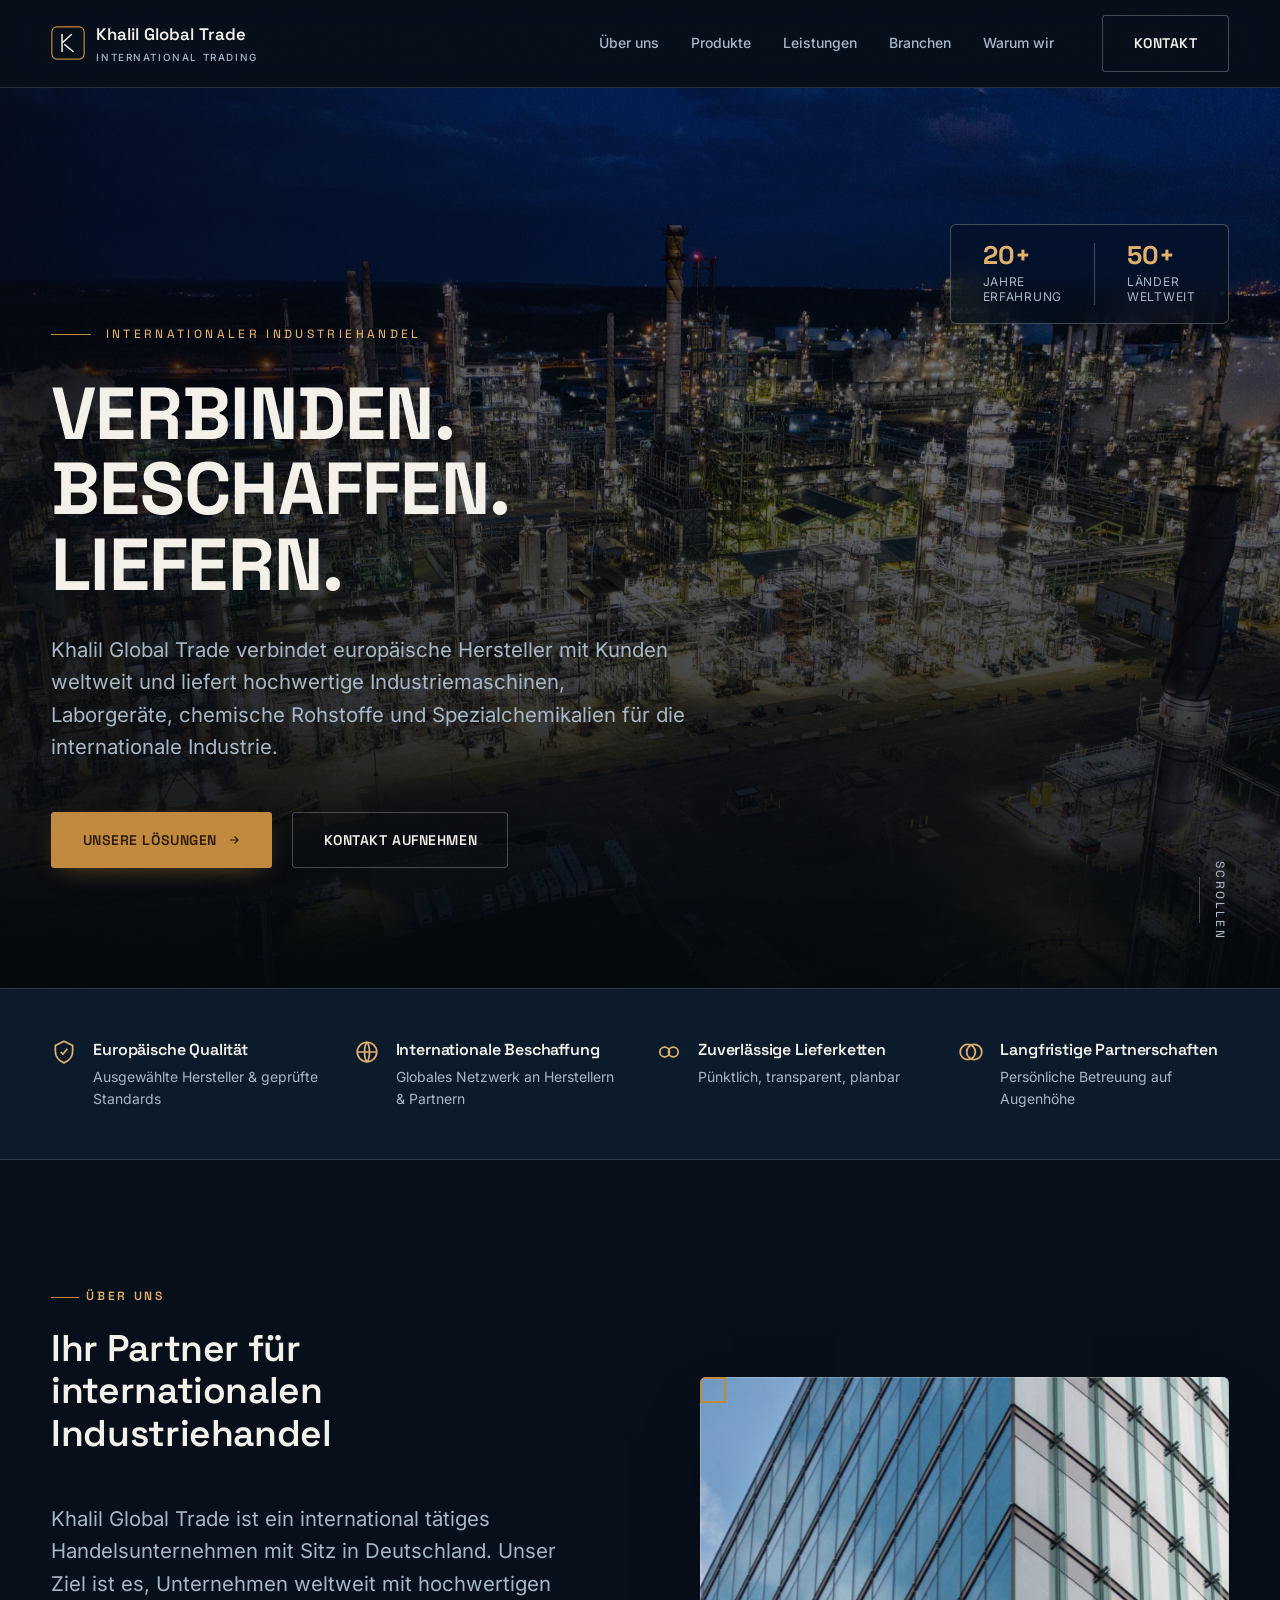
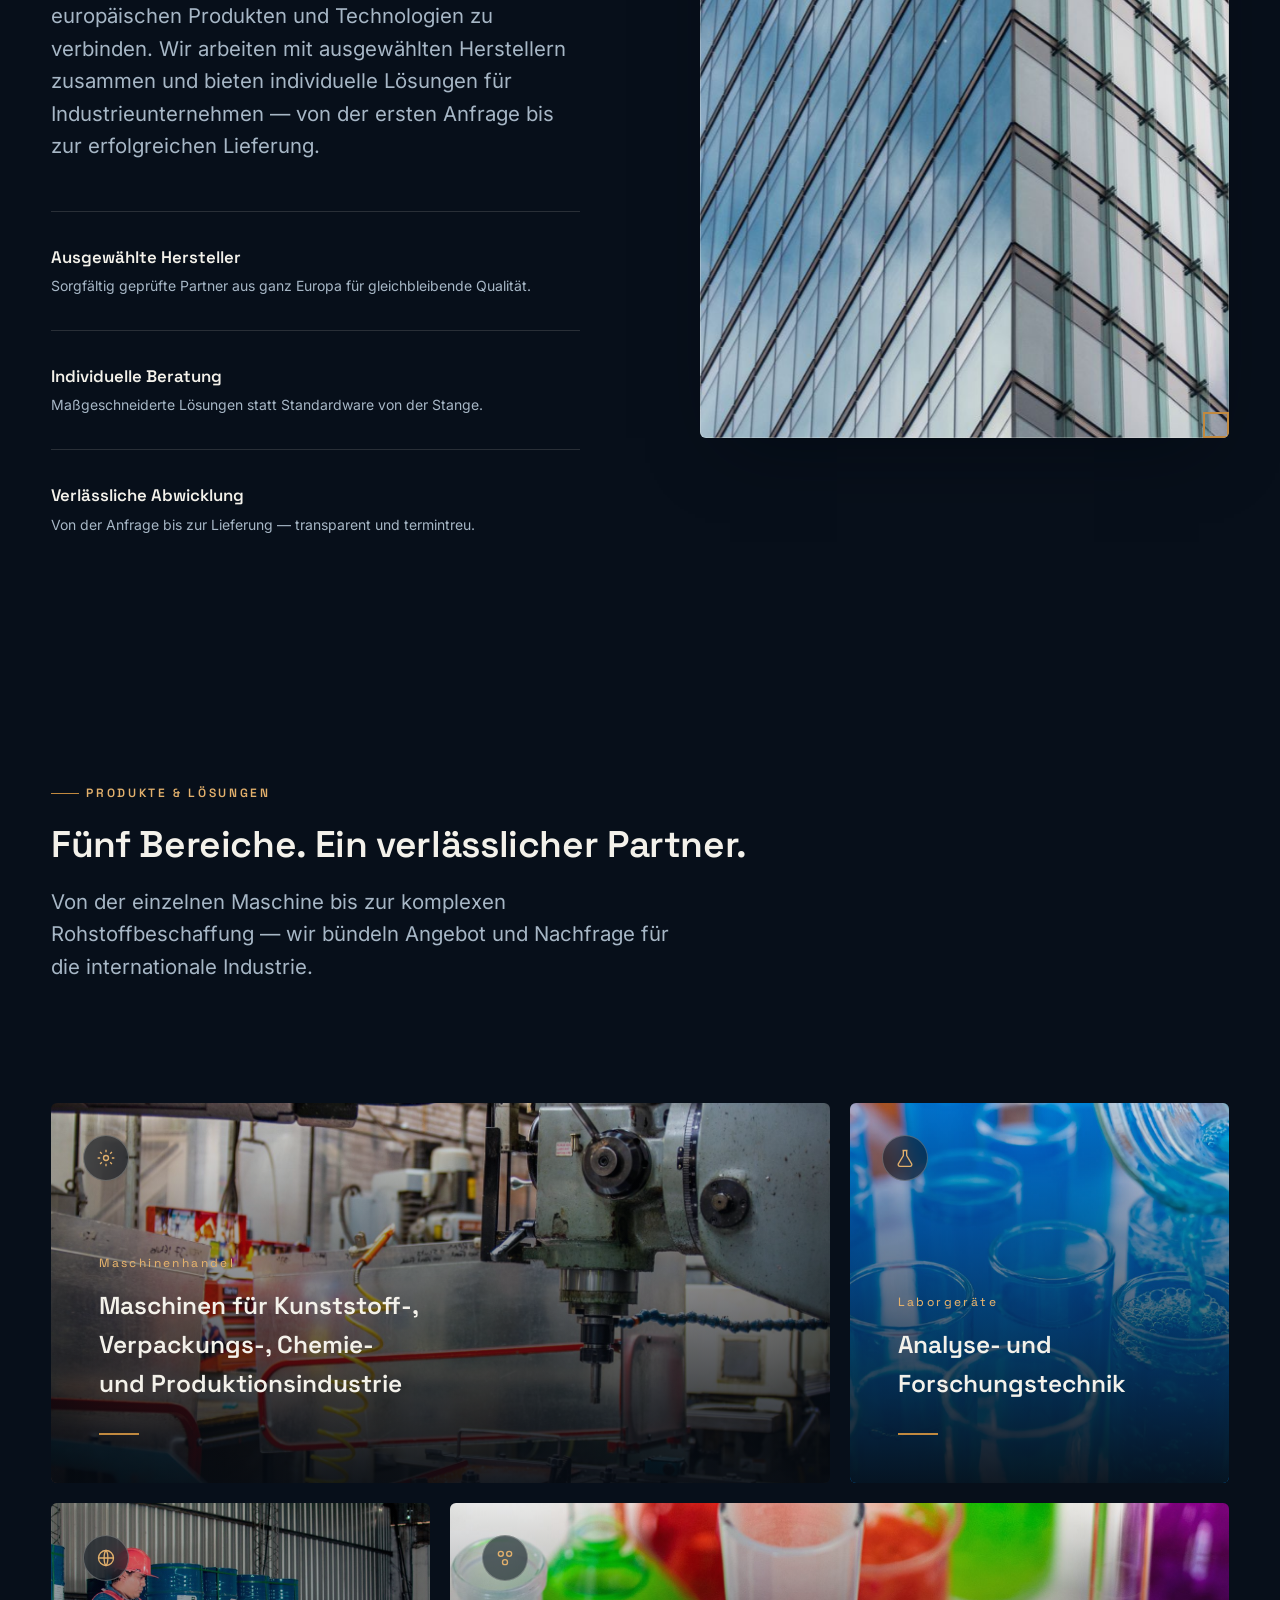
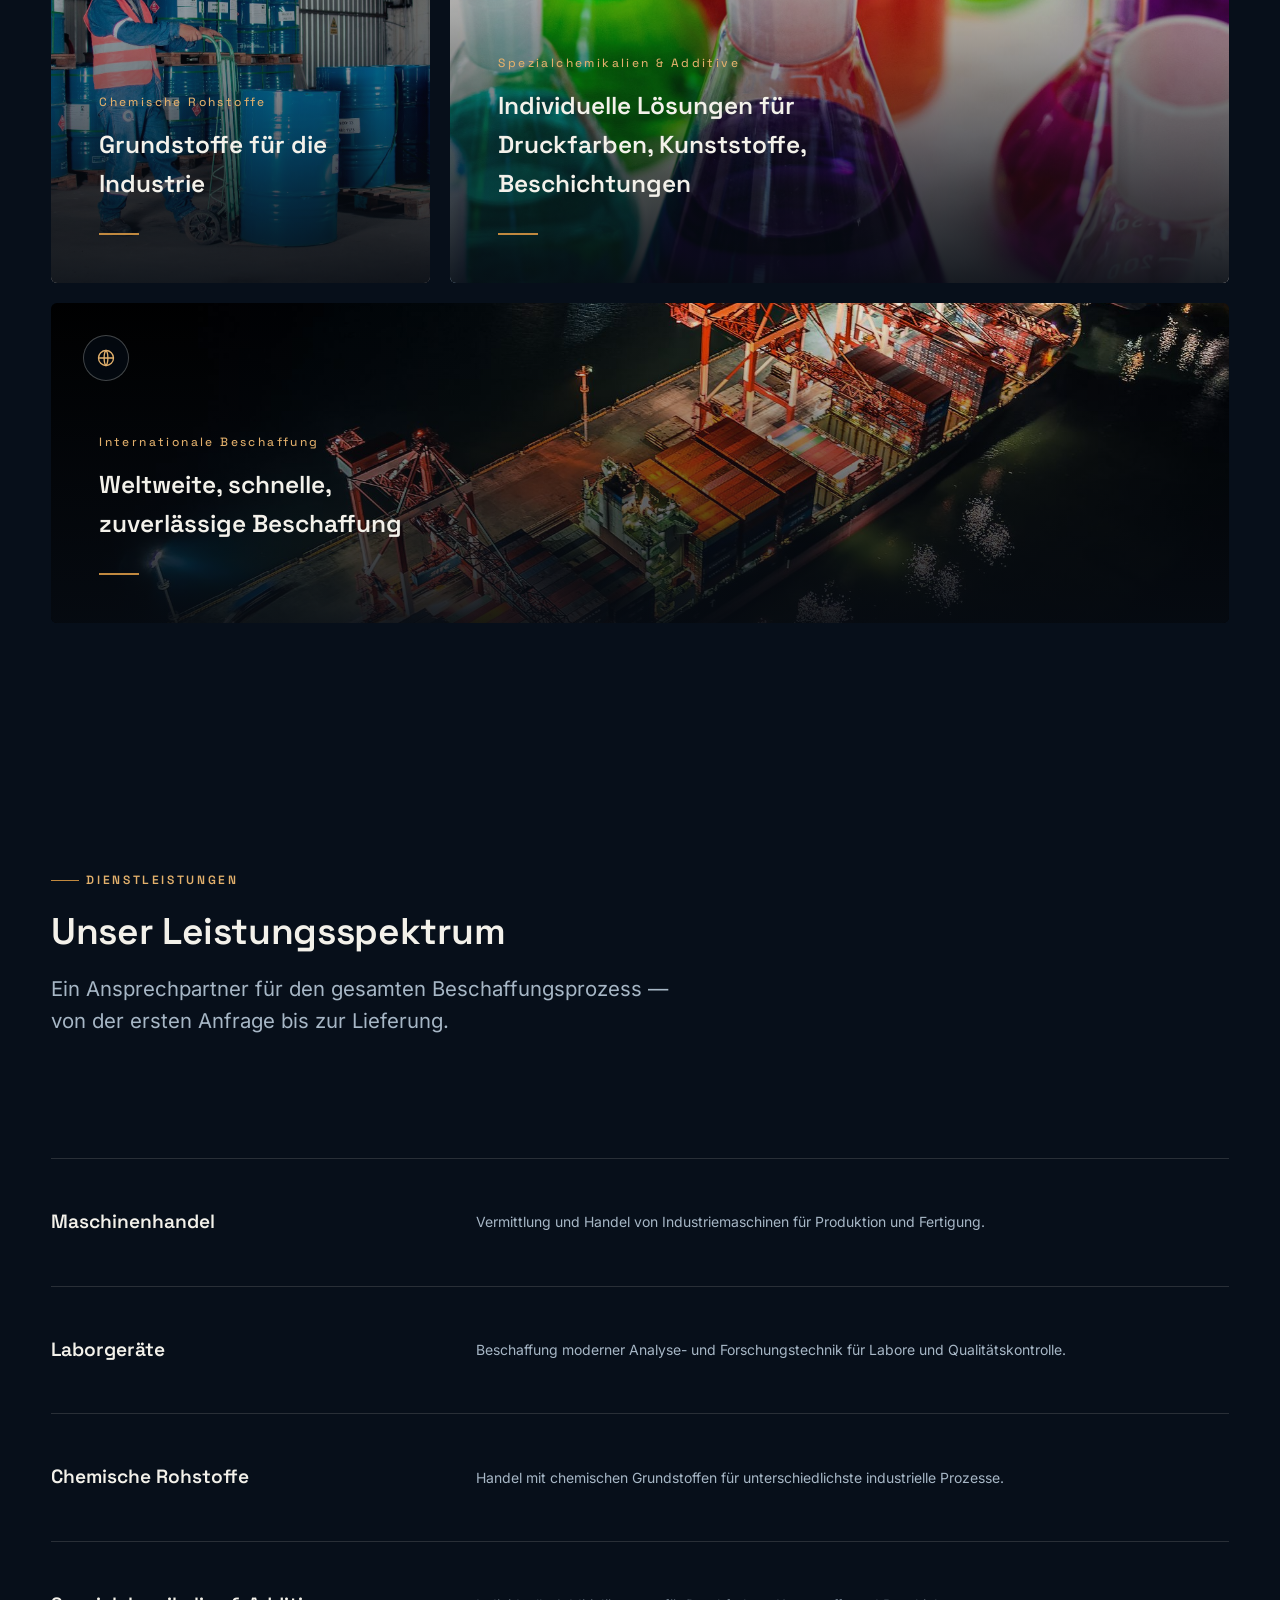
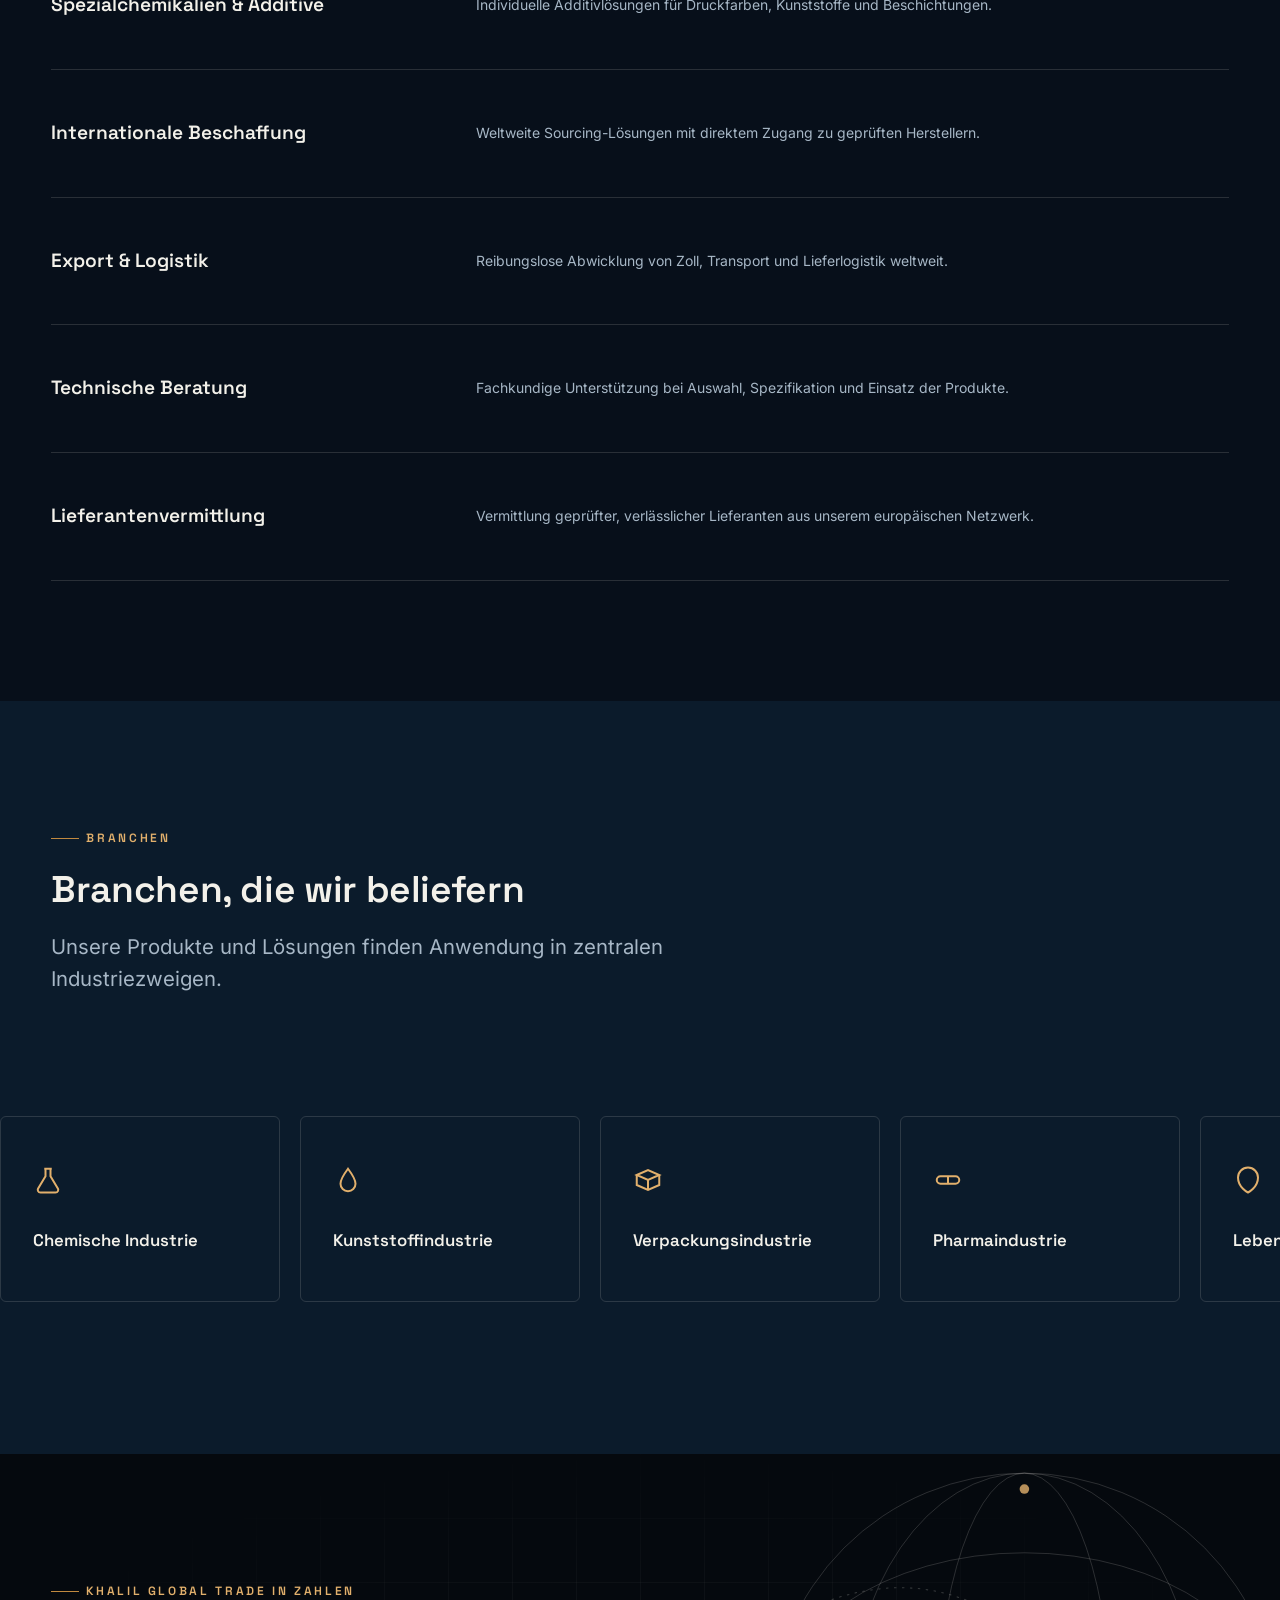
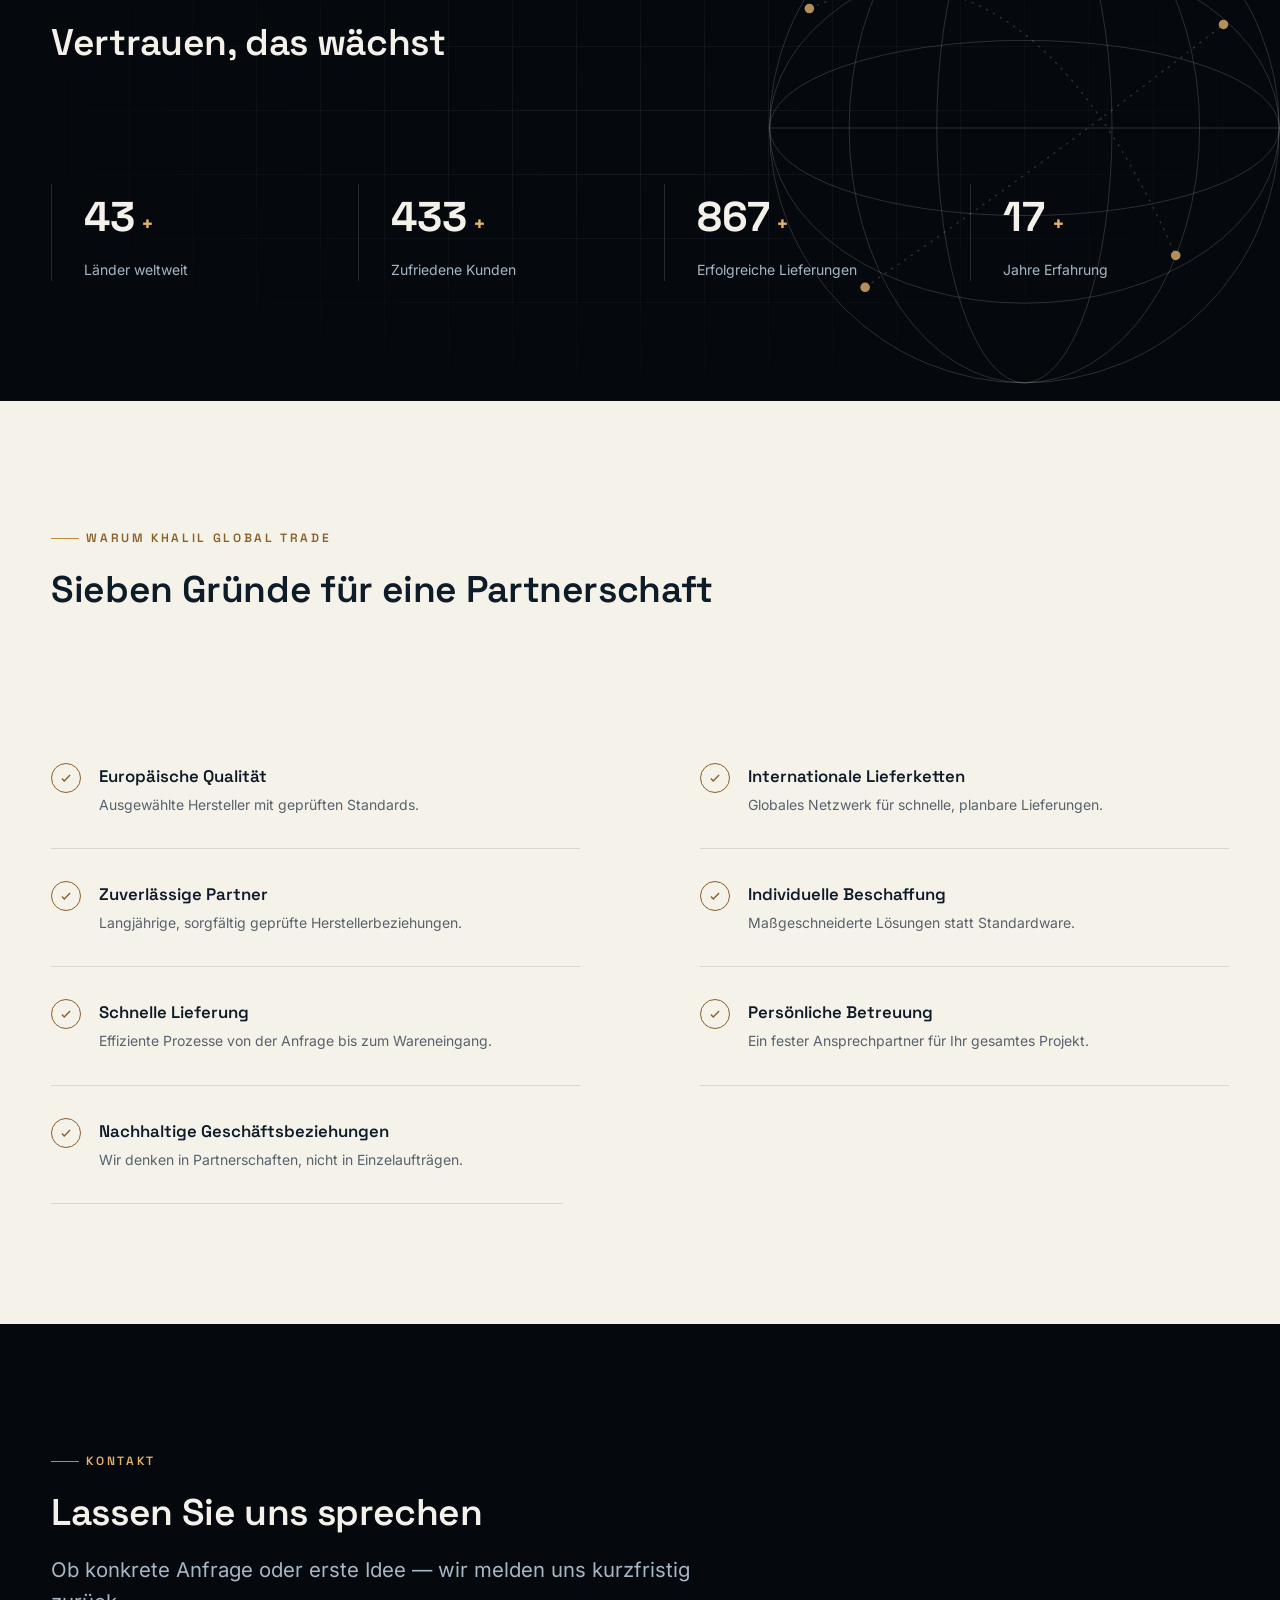
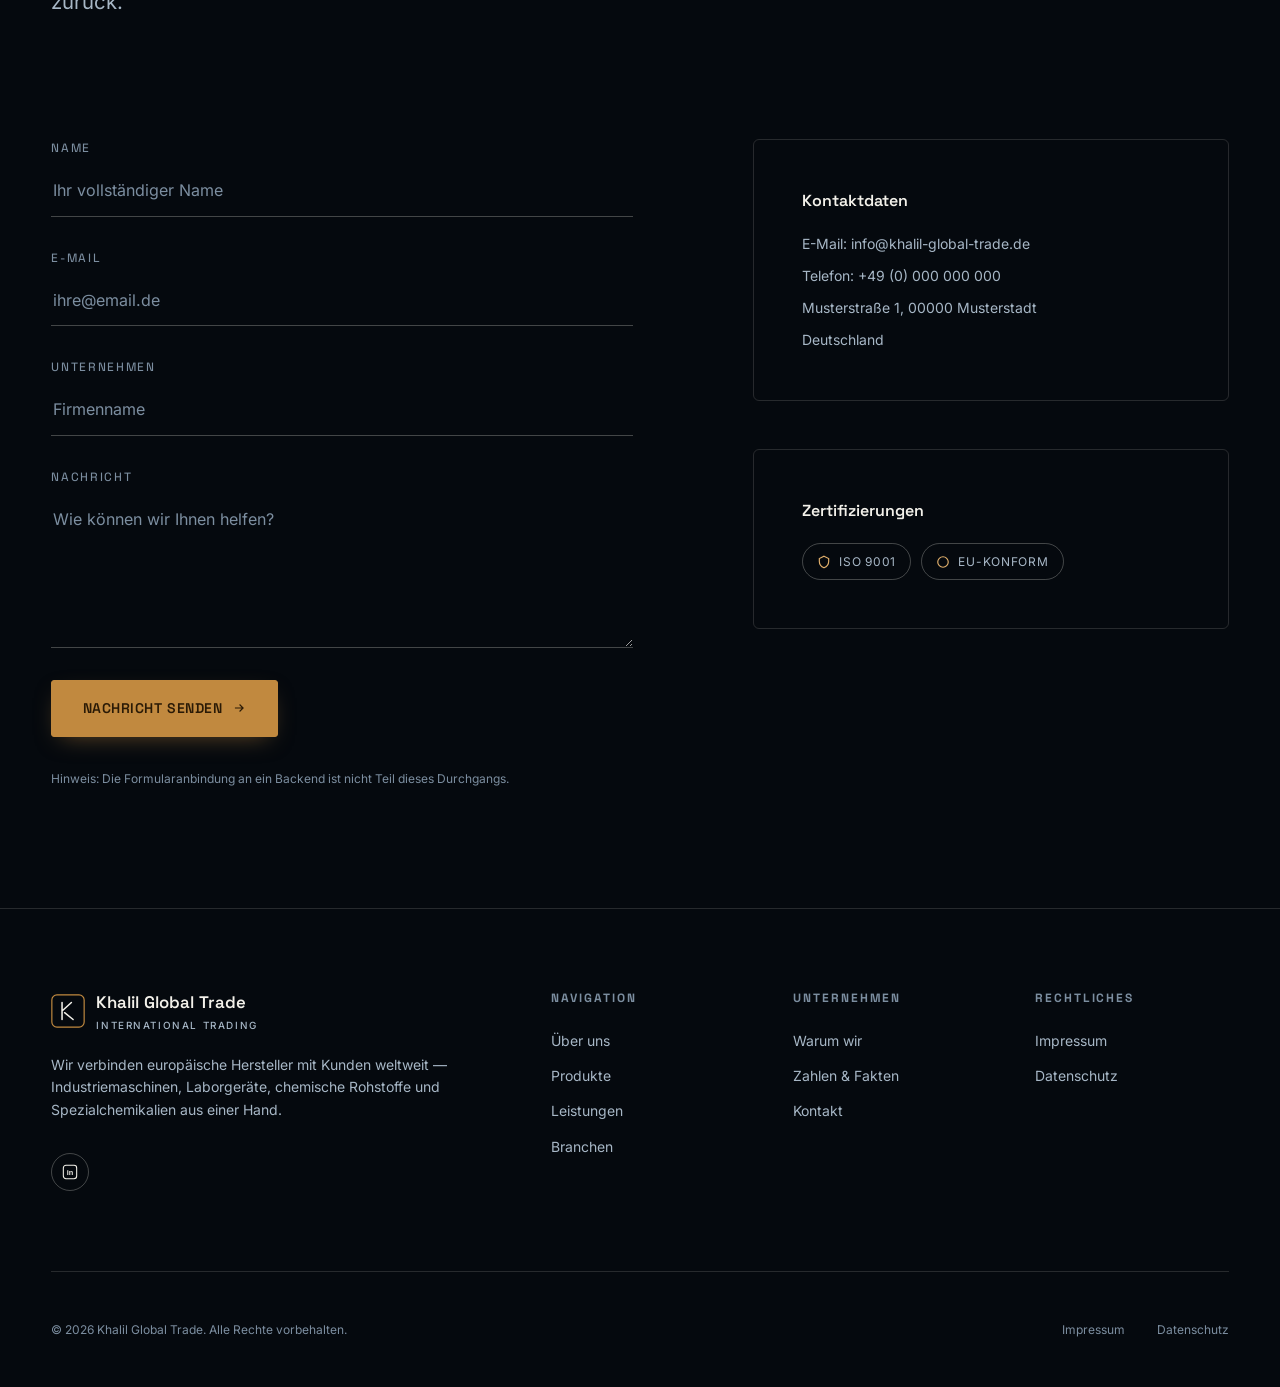
==== commit 689edffc: "Nummerierungen entfernt" ====
--- a/index.html
+++ b/index.html
@@ -203,21 +203,18 @@
         </p>
         <ul class="about-list">
           <li data-reveal data-reveal-delay="0">
-            <span class="num">01</span>
             <div>
               <h3>Ausgewählte Hersteller</h3>
               <p>Sorgfältig geprüfte Partner aus ganz Europa für gleichbleibende Qualität.</p>
             </div>
           </li>
           <li data-reveal data-reveal-delay="100">
-            <span class="num">02</span>
             <div>
               <h3>Individuelle Beratung</h3>
               <p>Maßgeschneiderte Lösungen statt Standardware von der Stange.</p>
             </div>
           </li>
           <li data-reveal data-reveal-delay="200">
-            <span class="num">03</span>
             <div>
               <h3>Verlässliche Abwicklung</h3>
               <p>Von der Anfrage bis zur Lieferung — transparent und termintreu.</p>
@@ -253,7 +250,7 @@
           <span class="card-badge"><svg viewBox="0 0 24 24" fill="none" stroke="currentColor" stroke-width="1.6"><circle cx="12" cy="12" r="3"/><path d="M12 2V5M12 19V22M2 12H5M19 12H22M4.9 4.9L7 7M17 17L19.1 19.1M4.9 19.1L7 17M17 7L19.1 4.9"/></svg></span>
           <div class="media"><img src="assets/img/product-machinery.jpg" loading="lazy" alt="CNC-Fräsmaschine in einer Produktionshalle" width="1600" height="2400"></div>
           <div class="content">
-            <span class="idx">01 — Maschinenhandel</span>
+            <span class="idx">Maschinenhandel</span>
             <h3>Maschinen für Kunststoff-, Verpackungs-, Chemie- und Produktionsindustrie</h3>
             <p>Neu- und Gebrauchtmaschinen renommierter europäischer Hersteller, abgestimmt auf Ihren Produktionsbedarf.</p>
             <span class="tag-line"></span>
@@ -264,7 +261,7 @@
           <span class="card-badge"><svg viewBox="0 0 24 24" fill="none" stroke="currentColor" stroke-width="1.6"><path d="M9 3H15M10 3V9L4 19C3.5 20 4 22 6 22H18C20 22 20.5 20 20 19L14 9V3"/></svg></span>
           <div class="media"><img src="assets/img/product-lab.jpg" loading="lazy" alt="Laborglas mit blauer Flüssigkeit, Nahaufnahme" width="1600" height="1067"></div>
           <div class="content">
-            <span class="idx">02 — Laborgeräte</span>
+            <span class="idx">Laborgeräte</span>
             <h3>Analyse- und Forschungstechnik</h3>
             <p>Moderne Labor- und Analysegeräte für Forschung, Entwicklung und Qualitätskontrolle.</p>
             <span class="tag-line"></span>
@@ -275,7 +272,7 @@
           <span class="card-badge"><svg viewBox="0 0 24 24" fill="none" stroke="currentColor" stroke-width="1.6"><circle cx="12" cy="12" r="9"/><path d="M3 12H21M12 3C15 6 15 18 12 21C9 18 9 6 12 3Z"/></svg></span>
           <div class="media"><img src="assets/img/product-chemicals.jpg" loading="lazy" alt="Mitarbeiter mit Fässern chemischer Rohstoffe im Lager" width="1600" height="1067"></div>
           <div class="content">
-            <span class="idx">03 — Chemische Rohstoffe</span>
+            <span class="idx">Chemische Rohstoffe</span>
             <h3>Grundstoffe für die Industrie</h3>
             <p>Hochwertige chemische Grundstoffe für vielfältige industrielle Anwendungen.</p>
             <span class="tag-line"></span>
@@ -286,7 +283,7 @@
           <span class="card-badge"><svg viewBox="0 0 24 24" fill="none" stroke="currentColor" stroke-width="1.6"><circle cx="7" cy="7" r="3"/><circle cx="17" cy="7" r="3"/><circle cx="12" cy="17" r="3"/></svg></span>
           <div class="media"><img src="assets/img/product-additives.jpg" loading="lazy" alt="Farbenfrohe Chemikalien in Laborkolben, Additive und Pigmente" width="1600" height="2400"></div>
           <div class="content">
-            <span class="idx">04 — Spezialchemikalien &amp; Additive</span>
+            <span class="idx">Spezialchemikalien &amp; Additive</span>
             <h3>Individuelle Lösungen für Druckfarben, Kunststoffe, Beschichtungen</h3>
             <p>Maßgeschneiderte Additive und Spezialchemikalien für anspruchsvolle Rezepturen.</p>
             <span class="tag-line"></span>
@@ -297,7 +294,7 @@
           <span class="card-badge"><svg viewBox="0 0 24 24" fill="none" stroke="currentColor" stroke-width="1.6"><circle cx="12" cy="12" r="9"/><path d="M3 12H21M12 3C15 6 15 18 12 21C9 18 9 6 12 3Z"/></svg></span>
           <div class="media"><img src="assets/img/product-sourcing.jpg" loading="lazy" alt="Beleuchteter Containerhafen bei Nacht, internationale Logistik" width="1800" height="2400"></div>
           <div class="content">
-            <span class="idx">05 — Internationale Beschaffung</span>
+            <span class="idx">Internationale Beschaffung</span>
             <h3>Weltweite, schnelle, zuverlässige Beschaffung</h3>
             <p>Wir finden und beschaffen die passenden Produkte weltweit — schnell, zuverlässig und transparent.</p>
             <span class="tag-line"></span>
@@ -319,42 +316,34 @@
 
       <div class="services-list">
         <div class="service-row" data-reveal data-reveal-delay="0">
-          <span class="num">01</span>
           <h3>Maschinenhandel</h3>
           <p>Vermittlung und Handel von Industriemaschinen für Produktion und Fertigung.</p>
         </div>
         <div class="service-row" data-reveal data-reveal-delay="50">
-          <span class="num">02</span>
           <h3>Laborgeräte</h3>
           <p>Beschaffung moderner Analyse- und Forschungstechnik für Labore und Qualitätskontrolle.</p>
         </div>
         <div class="service-row" data-reveal data-reveal-delay="100">
-          <span class="num">03</span>
           <h3>Chemische Rohstoffe</h3>
           <p>Handel mit chemischen Grundstoffen für unterschiedlichste industrielle Prozesse.</p>
         </div>
         <div class="service-row" data-reveal data-reveal-delay="150">
-          <span class="num">04</span>
           <h3>Spezialchemikalien &amp; Additive</h3>
           <p>Individuelle Additivlösungen für Druckfarben, Kunststoffe und Beschichtungen.</p>
         </div>
         <div class="service-row" data-reveal data-reveal-delay="0">
-          <span class="num">05</span>
           <h3>Internationale Beschaffung</h3>
           <p>Weltweite Sourcing-Lösungen mit direktem Zugang zu geprüften Herstellern.</p>
         </div>
         <div class="service-row" data-reveal data-reveal-delay="50">
-          <span class="num">06</span>
           <h3>Export &amp; Logistik</h3>
           <p>Reibungslose Abwicklung von Zoll, Transport und Lieferlogistik weltweit.</p>
         </div>
         <div class="service-row" data-reveal data-reveal-delay="100">
-          <span class="num">07</span>
           <h3>Technische Beratung</h3>
           <p>Fachkundige Unterstützung bei Auswahl, Spezifikation und Einsatz der Produkte.</p>
         </div>
         <div class="service-row" data-reveal data-reveal-delay="150">
-          <span class="num">08</span>
           <h3>Lieferantenvermittlung</h3>
           <p>Vermittlung geprüfter, verlässlicher Lieferanten aus unserem europäischen Netzwerk.</p>
         </div>
@@ -375,42 +364,34 @@
         <div class="industry-card">
           <svg viewBox="0 0 24 24" fill="none" stroke="currentColor" stroke-width="1.6"><path d="M9 3H15M10 3V9L4 19C3.5 20 4 22 6 22H18C20 22 20.5 20 20 19L14 9V3"/></svg>
           <h3>Chemische Industrie</h3>
-          <span class="idx">01</span>
         </div>
         <div class="industry-card">
           <svg viewBox="0 0 24 24" fill="none" stroke="currentColor" stroke-width="1.6"><path d="M12 3C12 3 6 11 6 15A6 6 0 0 0 18 15C18 11 12 3 12 3Z"/></svg>
           <h3>Kunststoffindustrie</h3>
-          <span class="idx">02</span>
         </div>
         <div class="industry-card">
           <svg viewBox="0 0 24 24" fill="none" stroke="currentColor" stroke-width="1.6"><path d="M3 8L12 4L21 8L12 12L3 8Z"/><path d="M3 8V16L12 20L21 16V8"/><path d="M12 12V20"/></svg>
           <h3>Verpackungsindustrie</h3>
-          <span class="idx">03</span>
         </div>
         <div class="industry-card">
           <svg viewBox="0 0 24 24" fill="none" stroke="currentColor" stroke-width="1.6"><rect x="3" y="9" width="18" height="6" rx="3"/><line x1="12" y1="9" x2="12" y2="15"/></svg>
           <h3>Pharmaindustrie</h3>
-          <span class="idx">04</span>
         </div>
         <div class="industry-card">
           <svg viewBox="0 0 24 24" fill="none" stroke="currentColor" stroke-width="1.6"><path d="M12 22C12 22 4 18 4 10A8 8 0 0 1 12 2A8 8 0 0 1 20 10C20 18 12 22 12 22Z"/></svg>
           <h3>Lebensmittelindustrie</h3>
-          <span class="idx">05</span>
         </div>
         <div class="industry-card">
           <svg viewBox="0 0 24 24" fill="none" stroke="currentColor" stroke-width="1.6"><path d="M4 20L6 14L16 4L20 8L10 18L4 20Z"/></svg>
           <h3>Druckfarbenindustrie</h3>
-          <span class="idx">06</span>
         </div>
         <div class="industry-card">
           <svg viewBox="0 0 24 24" fill="none" stroke="currentColor" stroke-width="1.6"><circle cx="12" cy="12" r="2"/><ellipse cx="12" cy="12" rx="9" ry="4"/><ellipse cx="12" cy="12" rx="9" ry="4" transform="rotate(60 12 12)"/><ellipse cx="12" cy="12" rx="9" ry="4" transform="rotate(120 12 12)"/></svg>
           <h3>Forschung &amp; Entwicklung</h3>
-          <span class="idx">07</span>
         </div>
         <div class="industry-card">
           <svg viewBox="0 0 24 24" fill="none" stroke="currentColor" stroke-width="1.6"><circle cx="12" cy="12" r="3"/><path d="M12 2V5M12 19V22M2 12H5M19 12H22M4.9 4.9L7 7M17 17L19.1 19.1M4.9 19.1L7 17M17 7L19.1 4.9"/></svg>
           <h3>Fertigungsindustrie</h3>
-          <span class="idx">08</span>
         </div>
       </div>
     </div>
--- a/css/styles.css
+++ b/css/styles.css
@@ -875,12 +875,6 @@
   border-top: 1px solid var(--c-line-on-dark);
 }
 
-.about-list .num {
-  font-family: var(--font-display);
-  font-size: var(--fs-small);
-  color: var(--c-accent-light);
-  font-weight: 600;
-}
 
 .about-list h3 {
   font-family: var(--font-display);
@@ -1097,7 +1091,7 @@
 
 .service-row {
   display: grid;
-  grid-template-columns: 5rem 1fr 2fr;
+  grid-template-columns: 1fr 2fr;
   gap: var(--space-lg);
   align-items: center;
   padding-block: var(--space-lg);
@@ -1107,18 +1101,6 @@
 
 .service-row:hover {
   background: rgba(243, 241, 234, 0.03);
-}
-
-.service-row .num {
-  font-family: var(--font-display);
-  font-size: 1.6rem;
-  font-weight: 600;
-  color: var(--c-line-on-dark-strong);
-  transition: color var(--dur-base) var(--ease-standard);
-}
-
-.service-row:hover .num {
-  color: var(--c-accent);
 }
 
 .service-row h3 {
@@ -1188,14 +1170,6 @@
   font-weight: 600;
 }
 
-.industry-card .idx {
-  display: block;
-  margin-top: var(--space-sm);
-  font-family: var(--font-display);
-  font-size: var(--fs-micro);
-  letter-spacing: 0.2em;
-  color: var(--c-muted-on-dark-2);
-}
 
 /* ==========================================================================
    Stats
@@ -1595,11 +1569,8 @@
   }
 
   .service-row {
-    grid-template-columns: 3rem 1fr;
-  }
-
-  .service-row p {
-    grid-column: 2 / 3;
+    grid-template-columns: 1fr;
+    gap: var(--space-2xs);
   }
 }
 
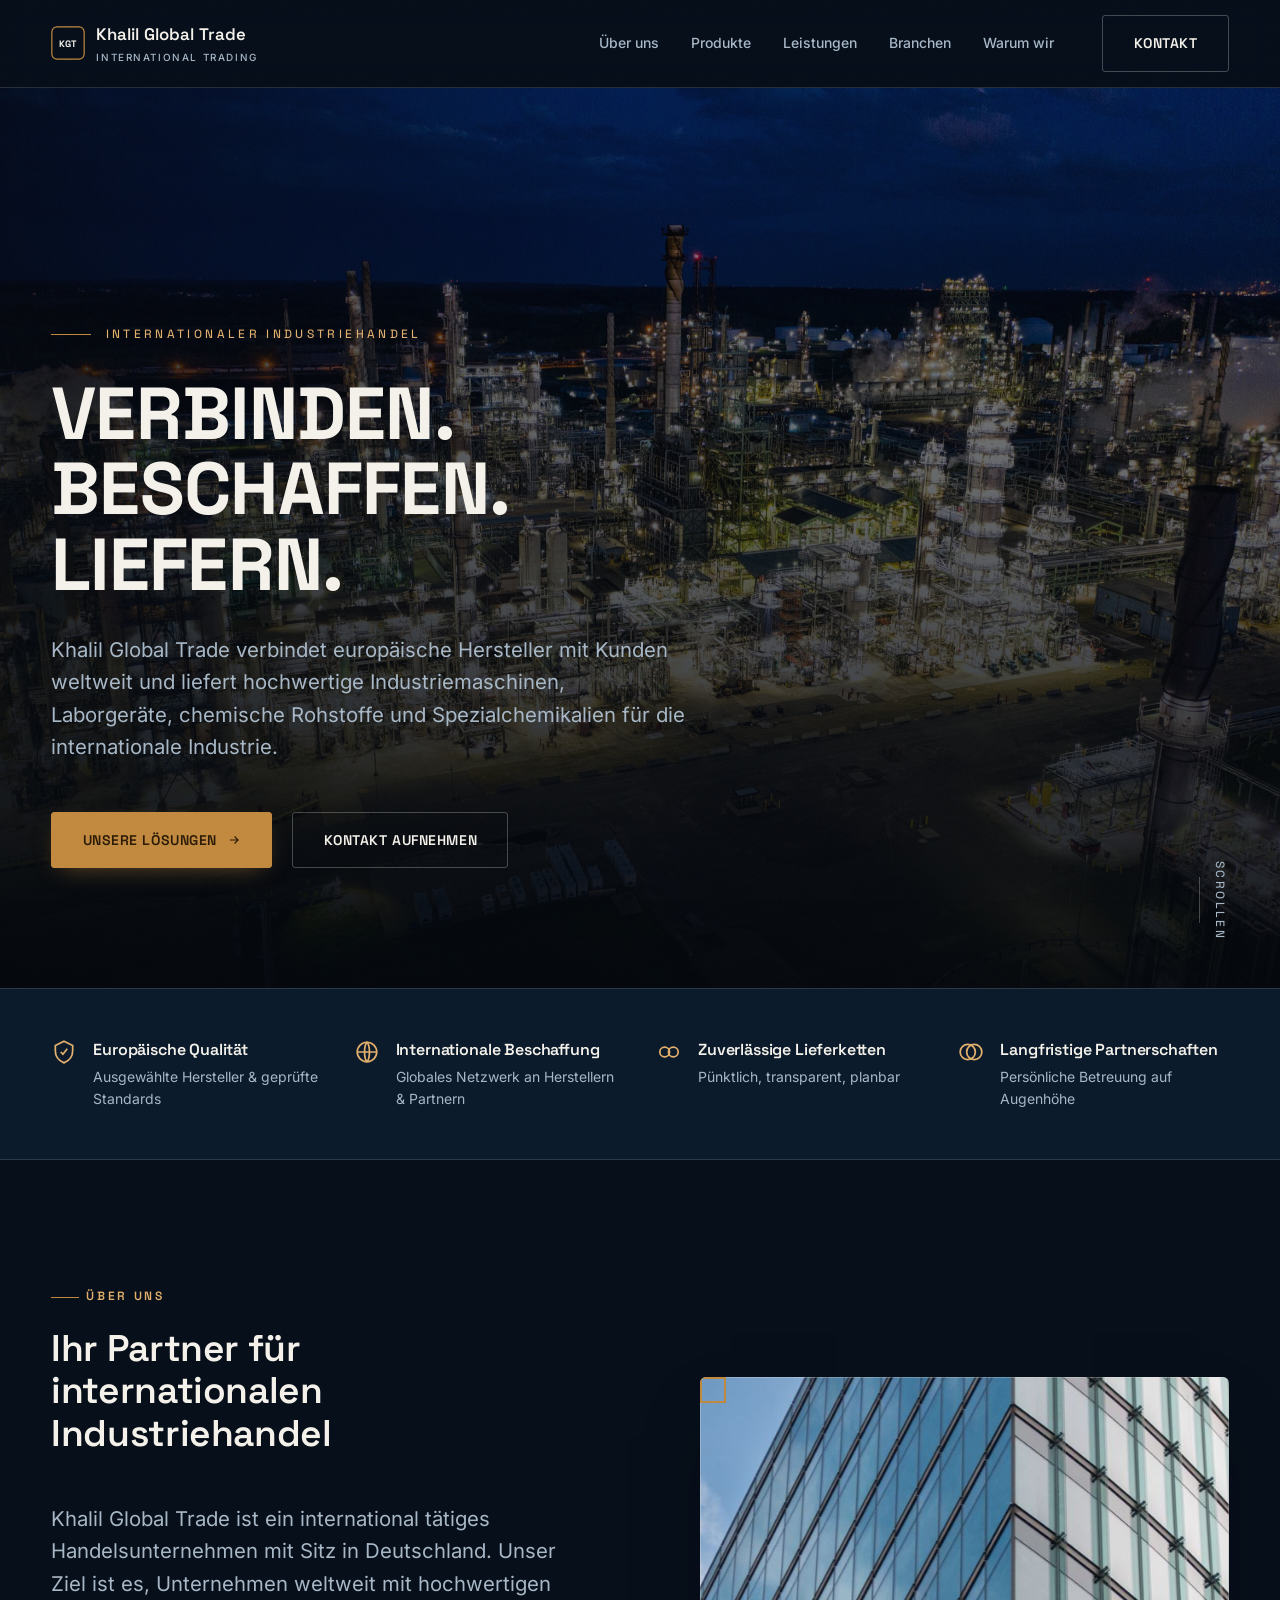
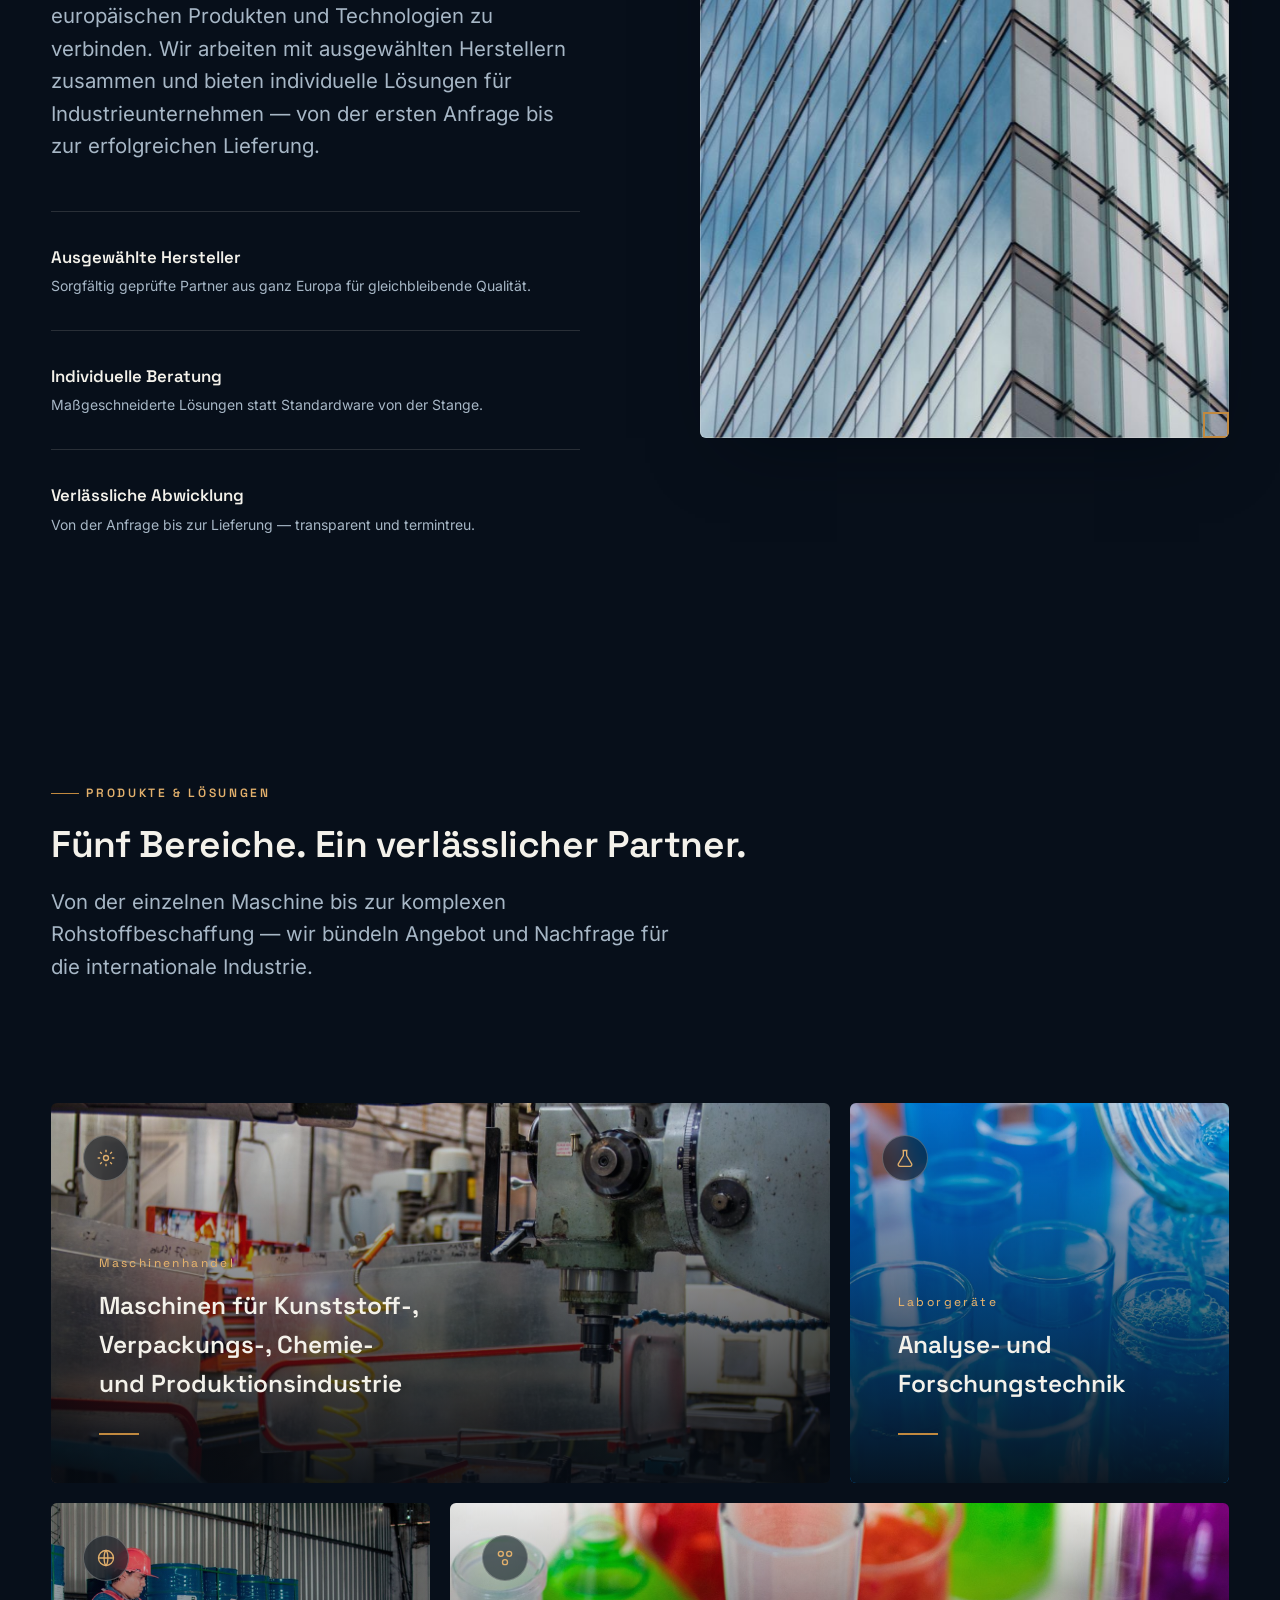
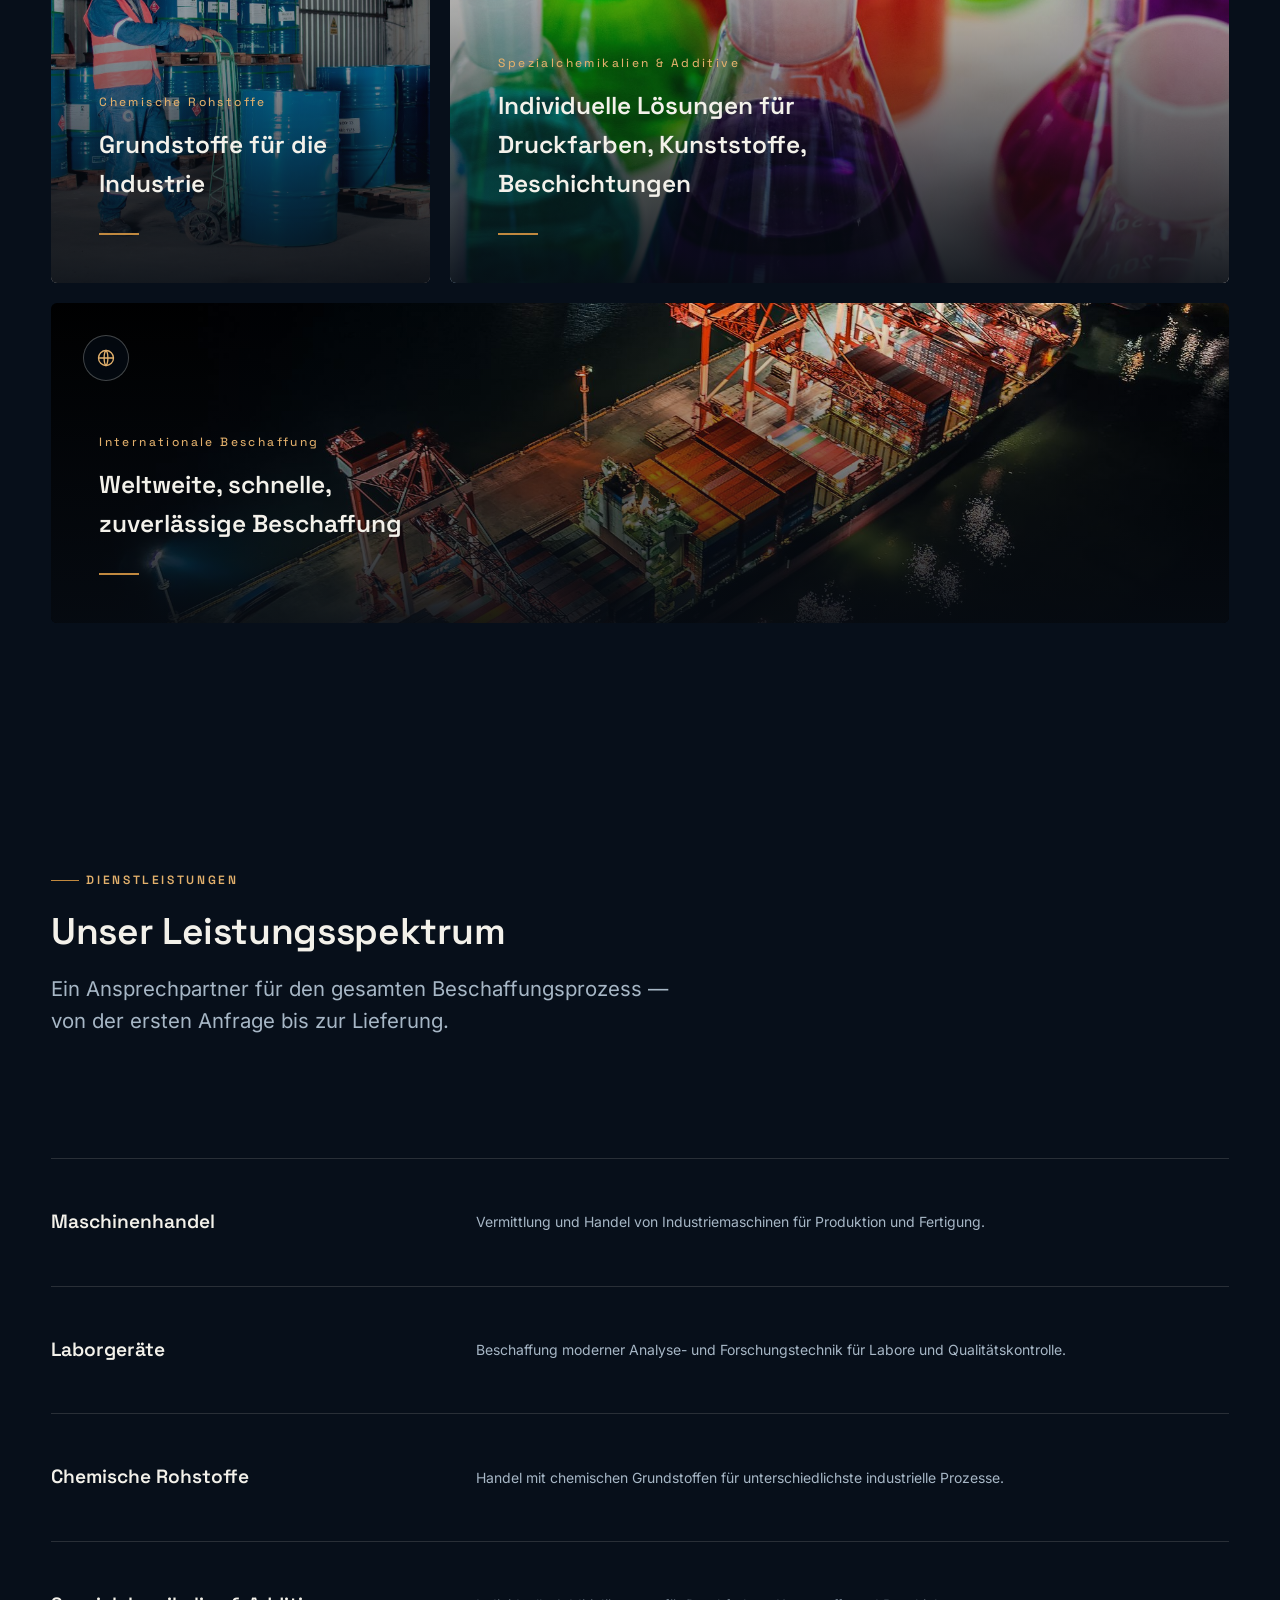
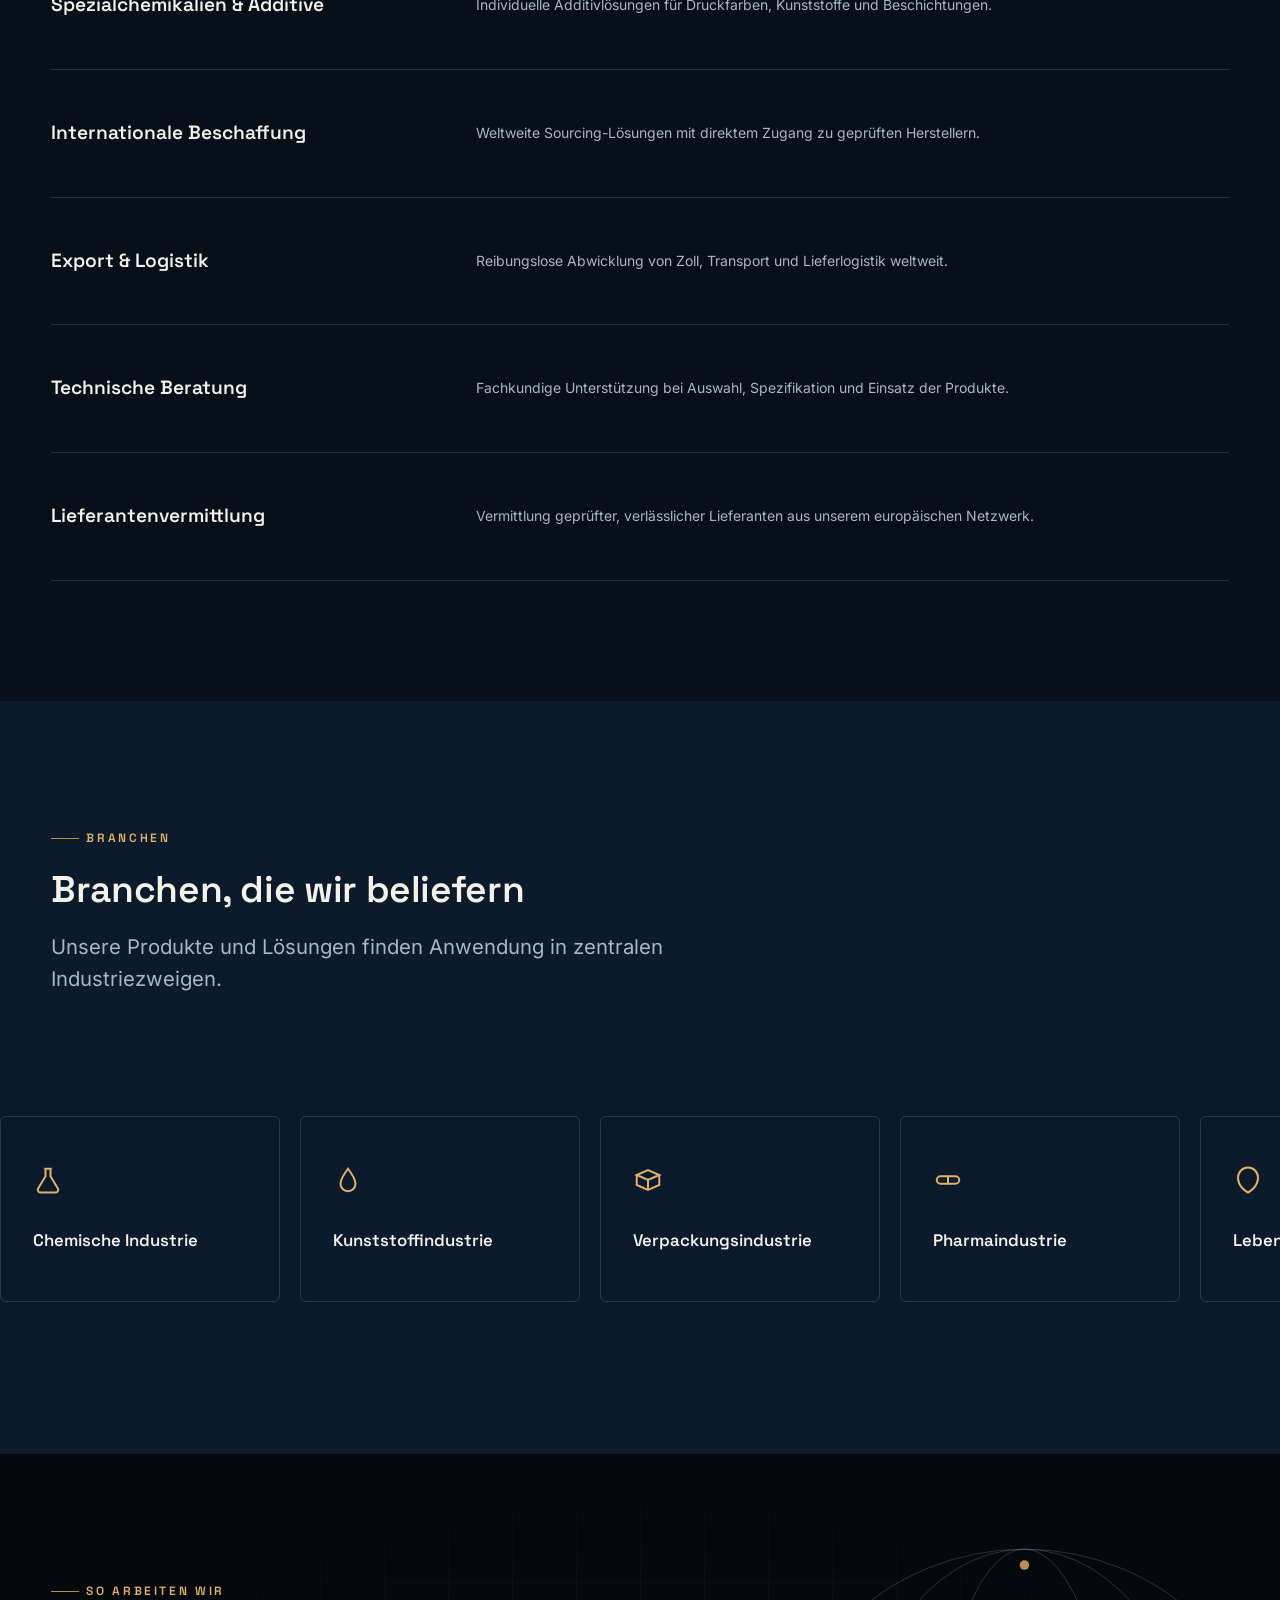
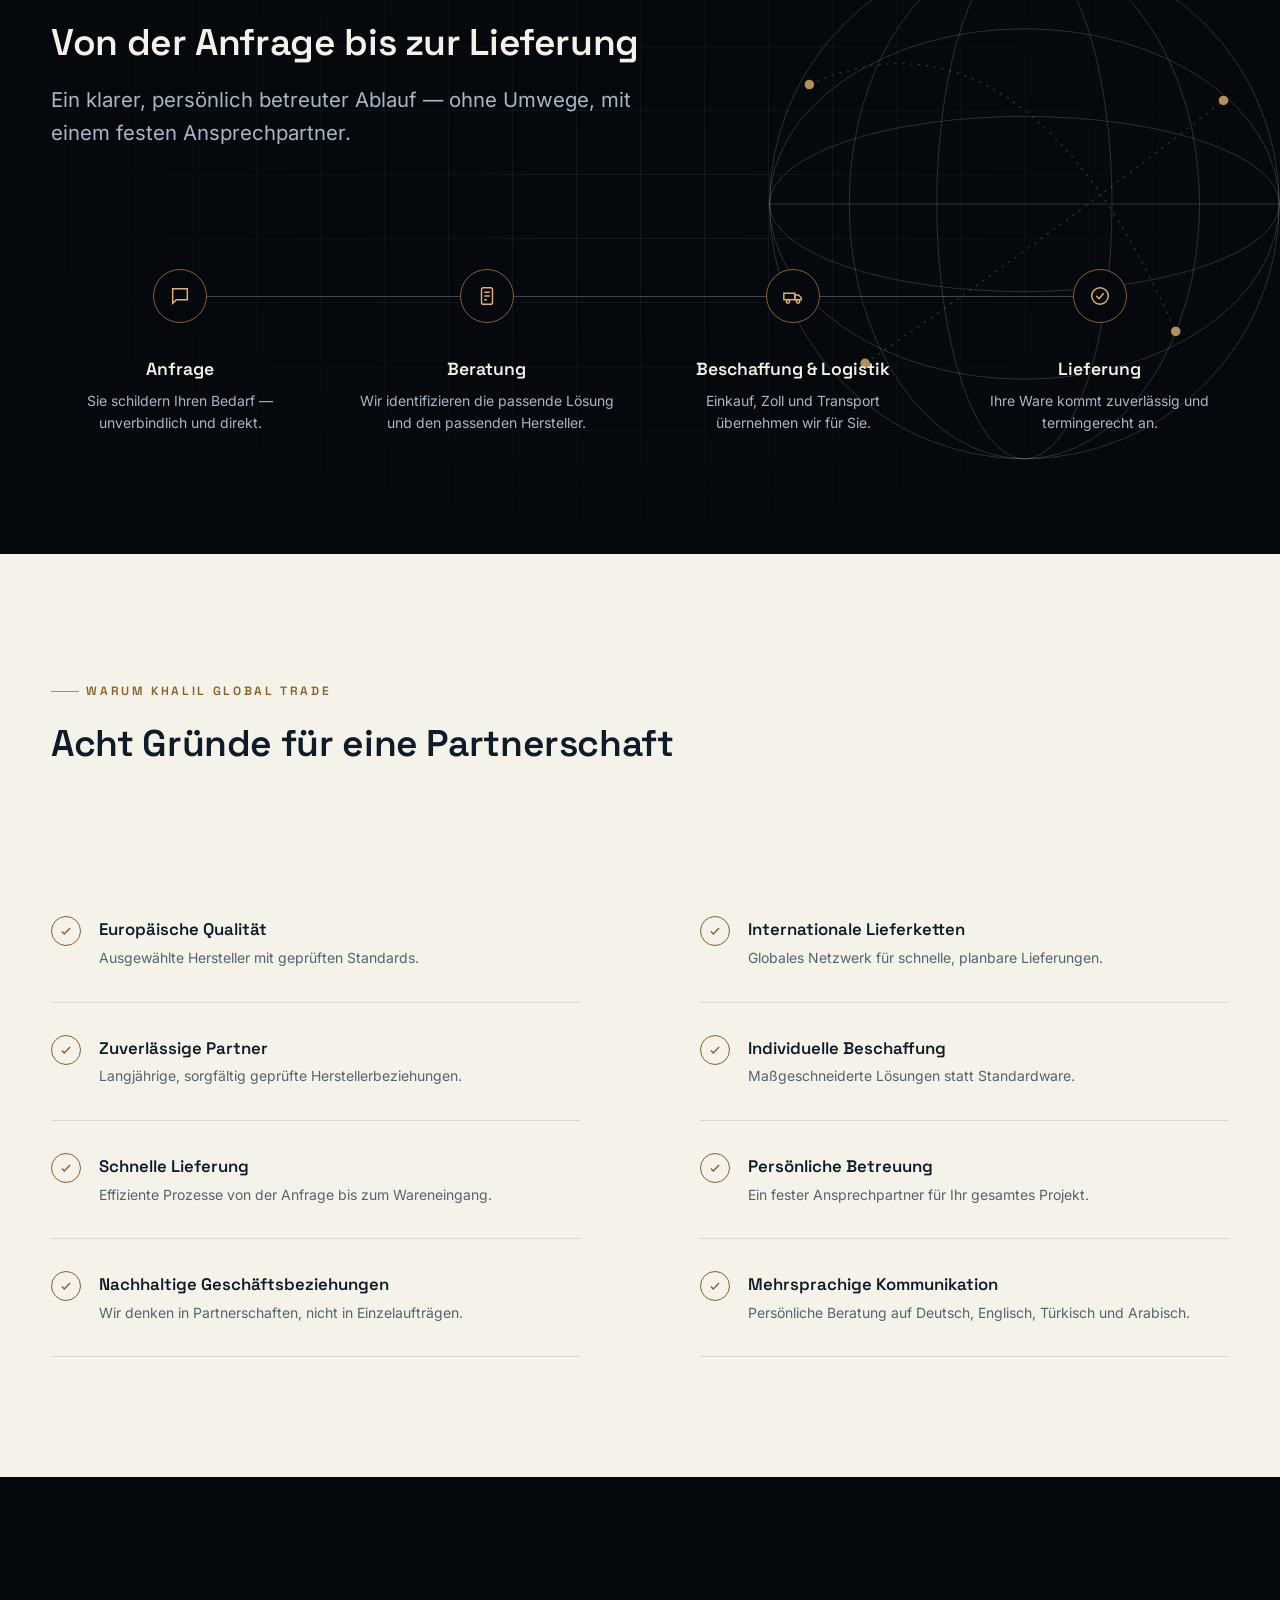
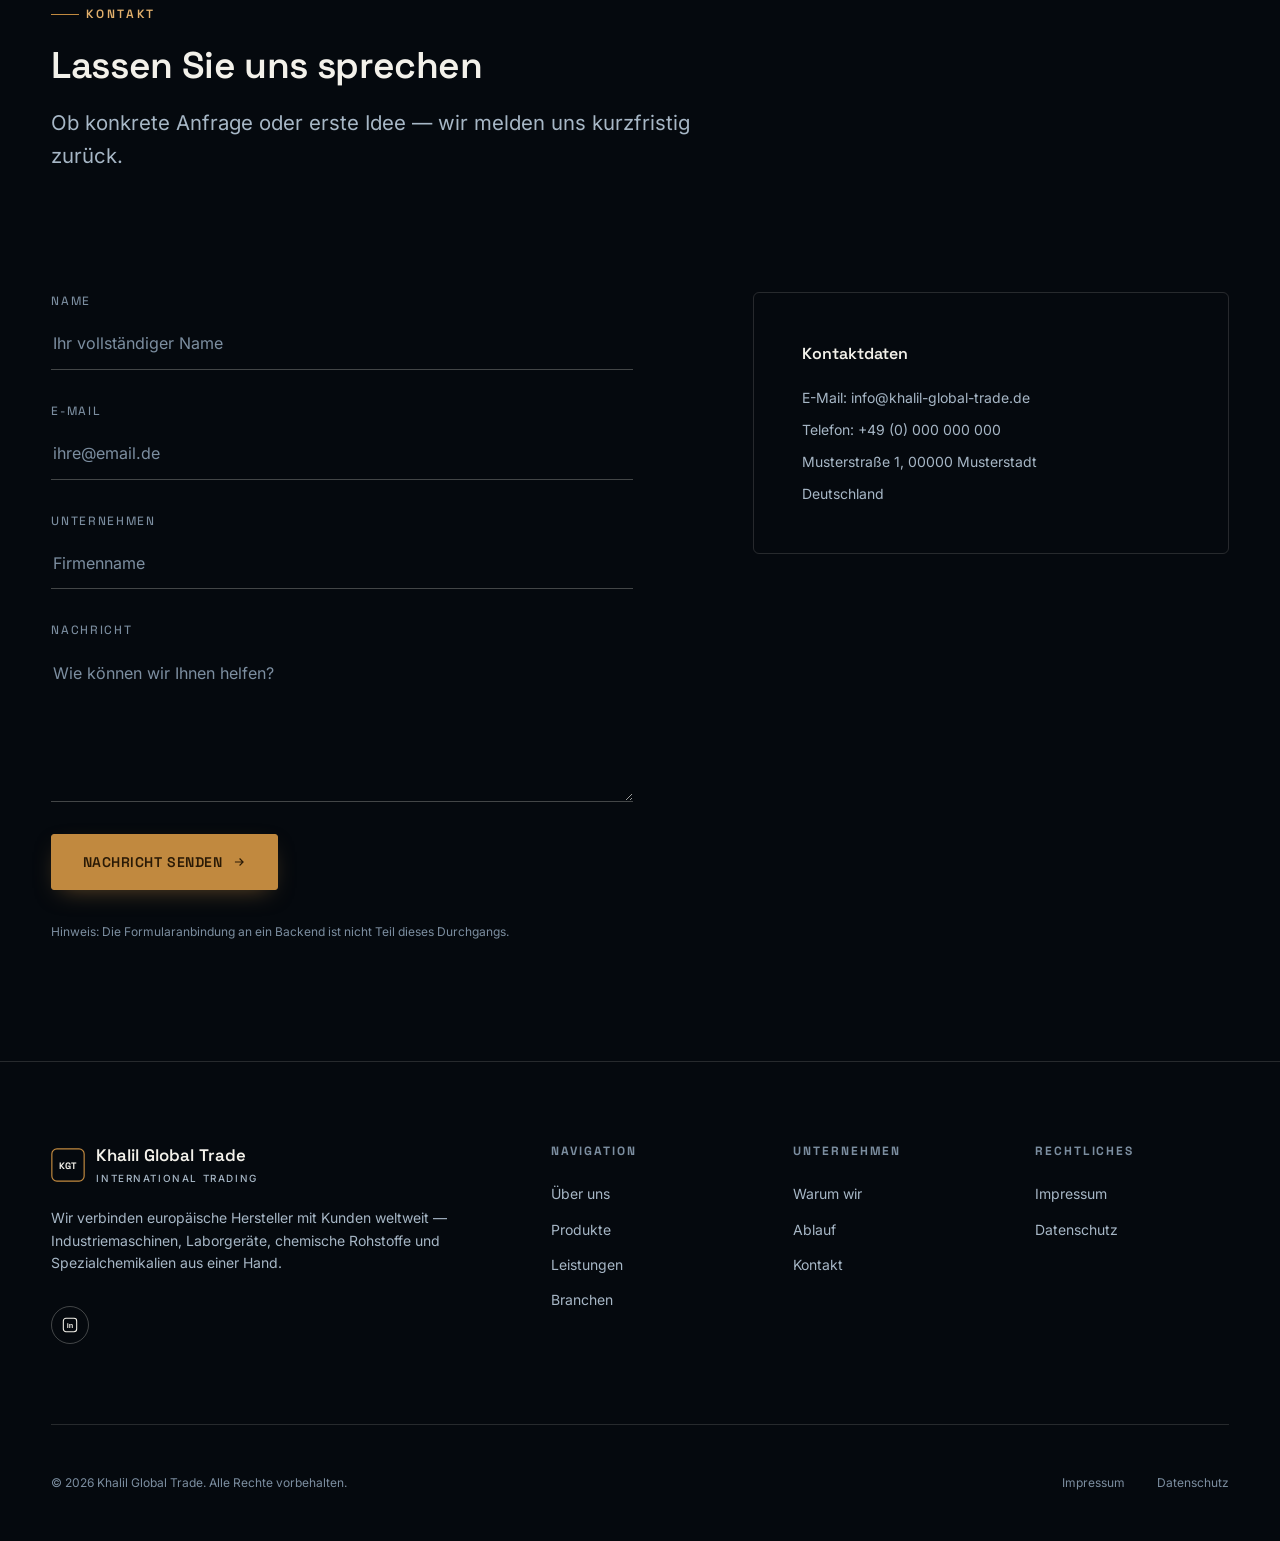
==== commit 885ec798: "Struktur angepasst, Content ergänzt/entfernt/bearbeitet" ====
--- a/index.html
+++ b/index.html
@@ -21,7 +21,7 @@
 <meta name="twitter:title" content="Khalil Global Trade — Verbinden. Beschaffen. Liefern.">
 <meta name="twitter:description" content="Internationaler Handel mit Industriemaschinen, Laborgeräten, chemischen Rohstoffen und Spezialchemikalien.">
 
-<link rel="icon" href="data:image/svg+xml,%3Csvg xmlns='http://www.w3.org/2000/svg' viewBox='0 0 40 40'%3E%3Crect width='40' height='40' rx='6' fill='%230b1b2b'/%3E%3Cpath d='M13 10V30M13 20L24 10M16 22L26 30' stroke='%23c1893f' stroke-width='2.2' fill='none' stroke-linecap='round' stroke-linejoin='round'/%3E%3C/svg%3E">
+<link rel="icon" href="data:image/svg+xml,%3Csvg xmlns='http://www.w3.org/2000/svg' viewBox='0 0 40 40'%3E%3Crect width='40' height='40' rx='6' fill='%230b1b2b'/%3E%3Ctext x='20' y='25.5' text-anchor='middle' font-family='Arial, sans-serif' font-weight='700' font-size='13' fill='%23c1893f'%3EKGT%3C/text%3E%3C/svg%3E">
 
 <link rel="stylesheet" href="css/styles.css">
 
@@ -62,7 +62,7 @@
     <a class="brand" href="#hero">
       <svg class="brand-mark" viewBox="0 0 40 40" aria-hidden="true">
         <rect x="1" y="1" width="38" height="38" rx="6" fill="none" stroke="#c1893f" stroke-width="1.4"/>
-        <path d="M13 10V30M13 20L24 10M16 22L26 30" stroke="#f3f1ea" stroke-width="1.8" fill="none" stroke-linecap="round" stroke-linejoin="round"/>
+        <text x="20" y="24.5" text-anchor="middle" font-family="'Space Grotesk', Arial, sans-serif" font-weight="700" font-size="11" letter-spacing="0.3" fill="#f3f1ea">KGT</text>
       </svg>
       <span>
         Khalil Global Trade
@@ -113,17 +113,6 @@
              alt="Petrochemische Industrieanlage bei Nacht, luftaufnahme"
              width="2200" height="2091"
              fetchpriority="high">
-      </div>
-    </div>
-    <div class="hero-badge" data-reveal="fade" data-reveal-delay="1100">
-      <div class="hero-badge-stat">
-        <span class="hero-badge-num">20+</span>
-        <span class="hero-badge-label">Jahre<br>Erfahrung</span>
-      </div>
-      <span class="hero-badge-divider"></span>
-      <div class="hero-badge-stat">
-        <span class="hero-badge-num">50+</span>
-        <span class="hero-badge-label">Länder<br>weltweit</span>
       </div>
     </div>
     <div class="hero-content container">
@@ -397,9 +386,9 @@
     </div>
   </section>
 
-  <!-- ============================== KENNZAHLEN ============================== -->
-  <section class="section-pad stats-section" id="zahlen">
-    <svg class="stats-globe" viewBox="0 0 900 900" aria-hidden="true">
+  <!-- ============================== ABLAUF ============================== -->
+  <section class="section-pad process-section" id="ablauf">
+    <svg class="process-globe" viewBox="0 0 900 900" aria-hidden="true">
       <circle cx="450" cy="450" r="320" fill="none" stroke="currentColor" stroke-width="1"/>
       <ellipse cx="450" cy="450" rx="320" ry="110" fill="none" stroke="currentColor" stroke-width="1"/>
       <ellipse cx="450" cy="450" rx="320" ry="220" fill="none" stroke="currentColor" stroke-width="1"/>
@@ -408,34 +397,47 @@
       <line x1="130" y1="450" x2="770" y2="450" stroke="currentColor" stroke-width="1"/>
       <path d="M180,300 Q450,180 640,610" fill="none" stroke="currentColor" stroke-width="1.4" stroke-dasharray="3 7"/>
       <path d="M250,650 Q470,500 700,320" fill="none" stroke="currentColor" stroke-width="1.4" stroke-dasharray="3 7"/>
-      <g class="stats-globe-dot" style="--gd:0s"><circle cx="180" cy="300" r="6"/></g>
-      <g class="stats-globe-dot" style="--gd:0.4s"><circle cx="640" cy="610" r="6"/></g>
-      <g class="stats-globe-dot" style="--gd:0.8s"><circle cx="250" cy="650" r="6"/></g>
-      <g class="stats-globe-dot" style="--gd:1.2s"><circle cx="700" cy="320" r="6"/></g>
-      <g class="stats-globe-dot" style="--gd:1.6s"><circle cx="450" cy="150" r="6"/></g>
+      <g class="process-globe-dot" style="--gd:0s"><circle cx="180" cy="300" r="6"/></g>
+      <g class="process-globe-dot" style="--gd:0.4s"><circle cx="640" cy="610" r="6"/></g>
+      <g class="process-globe-dot" style="--gd:0.8s"><circle cx="250" cy="650" r="6"/></g>
+      <g class="process-globe-dot" style="--gd:1.2s"><circle cx="700" cy="320" r="6"/></g>
+      <g class="process-globe-dot" style="--gd:1.6s"><circle cx="450" cy="150" r="6"/></g>
     </svg>
     <div class="container">
       <div class="section-heading" data-reveal>
-        <div class="eyebrow">Khalil Global Trade in Zahlen</div>
-        <h2>Vertrauen, das wächst</h2>
-      </div>
-
-      <div class="stats-grid" style="margin-top:var(--space-2xl);">
-        <div class="stat-item" data-reveal data-reveal-delay="0" data-count-to="50">
-          <div class="stat-number"><span class="num">0</span><span class="suffix">+</span></div>
-          <div class="stat-label">Länder weltweit</div>
-        </div>
-        <div class="stat-item" data-reveal data-reveal-delay="100" data-count-to="500">
-          <div class="stat-number"><span class="num">0</span><span class="suffix">+</span></div>
-          <div class="stat-label">Zufriedene Kunden</div>
-        </div>
-        <div class="stat-item" data-reveal data-reveal-delay="200" data-count-to="1000">
-          <div class="stat-number"><span class="num">0</span><span class="suffix">+</span></div>
-          <div class="stat-label">Erfolgreiche Lieferungen</div>
-        </div>
-        <div class="stat-item" data-reveal data-reveal-delay="300" data-count-to="20">
-          <div class="stat-number"><span class="num">0</span><span class="suffix">+</span></div>
-          <div class="stat-label">Jahre Erfahrung</div>
+        <div class="eyebrow">So arbeiten wir</div>
+        <h2>Von der Anfrage bis zur Lieferung</h2>
+        <p>Ein klarer, persönlich betreuter Ablauf — ohne Umwege, mit einem festen Ansprechpartner.</p>
+      </div>
+
+      <div class="process-row">
+        <div class="process-step" data-reveal data-reveal-delay="0">
+          <span class="process-icon">
+            <svg viewBox="0 0 24 24" fill="none" stroke="currentColor" stroke-width="1.6"><path d="M4 4H20V16H8L4 20V4Z"/></svg>
+          </span>
+          <h3>Anfrage</h3>
+          <p>Sie schildern Ihren Bedarf — unverbindlich und direkt.</p>
+        </div>
+        <div class="process-step" data-reveal data-reveal-delay="100">
+          <span class="process-icon">
+            <svg viewBox="0 0 24 24" fill="none" stroke="currentColor" stroke-width="1.6"><rect x="6" y="3" width="12" height="18" rx="2"/><path d="M9 8H15M9 12H15M9 16H12"/></svg>
+          </span>
+          <h3>Beratung</h3>
+          <p>Wir identifizieren die passende Lösung und den passenden Hersteller.</p>
+        </div>
+        <div class="process-step" data-reveal data-reveal-delay="200">
+          <span class="process-icon">
+            <svg viewBox="0 0 24 24" fill="none" stroke="currentColor" stroke-width="1.6"><rect x="2" y="9" width="12" height="7"/><path d="M14 11H18L21 14V16H14V11Z"/><circle cx="6.5" cy="18" r="1.8"/><circle cx="17.5" cy="18" r="1.8"/></svg>
+          </span>
+          <h3>Beschaffung &amp; Logistik</h3>
+          <p>Einkauf, Zoll und Transport übernehmen wir für Sie.</p>
+        </div>
+        <div class="process-step" data-reveal data-reveal-delay="300">
+          <span class="process-icon">
+            <svg viewBox="0 0 24 24" fill="none" stroke="currentColor" stroke-width="1.6"><circle cx="12" cy="12" r="9"/><path d="M8 12L11 15L16 9"/></svg>
+          </span>
+          <h3>Lieferung</h3>
+          <p>Ihre Ware kommt zuverlässig und termingerecht an.</p>
         </div>
       </div>
     </div>
@@ -446,7 +448,7 @@
     <div class="container">
       <div class="section-heading" data-reveal>
         <div class="eyebrow">Warum Khalil Global Trade</div>
-        <h2>Sieben Gründe für eine Partnerschaft</h2>
+        <h2>Acht Gründe für eine Partnerschaft</h2>
       </div>
 
       <div class="why-grid">
@@ -474,9 +476,13 @@
           <span class="why-check"><svg viewBox="0 0 24 24" fill="none" stroke="currentColor" stroke-width="2.4"><path d="M5 13L9 17L19 7"/></svg></span>
           <div><h3>Persönliche Betreuung</h3><p>Ein fester Ansprechpartner für Ihr gesamtes Projekt.</p></div>
         </div>
-        <div class="why-item" data-reveal data-reveal-delay="300" style="grid-column:1/-1;max-width:32rem;">
+        <div class="why-item" data-reveal data-reveal-delay="300">
           <span class="why-check"><svg viewBox="0 0 24 24" fill="none" stroke="currentColor" stroke-width="2.4"><path d="M5 13L9 17L19 7"/></svg></span>
           <div><h3>Nachhaltige Geschäftsbeziehungen</h3><p>Wir denken in Partnerschaften, nicht in Einzelaufträgen.</p></div>
+        </div>
+        <div class="why-item" data-reveal data-reveal-delay="350">
+          <span class="why-check"><svg viewBox="0 0 24 24" fill="none" stroke="currentColor" stroke-width="2.4"><path d="M5 13L9 17L19 7"/></svg></span>
+          <div><h3>Mehrsprachige Kommunikation</h3><p>Persönliche Beratung auf Deutsch, Englisch, Türkisch und Arabisch.</p></div>
         </div>
       </div>
     </div>
@@ -526,13 +532,6 @@
               <li>Deutschland</li>
             </ul>
           </div>
-          <div class="contact-card">
-            <h3>Zertifizierungen</h3>
-            <div class="badge-row">
-              <span class="badge"><svg viewBox="0 0 24 24" fill="none" stroke="currentColor" stroke-width="2"><path d="M12 2L20 6V11C20 16 16.5 20 12 22C7.5 20 4 16 4 11V6Z"/></svg> ISO 9001</span>
-              <span class="badge"><svg viewBox="0 0 24 24" fill="none" stroke="currentColor" stroke-width="2"><circle cx="12" cy="12" r="9"/></svg> EU-konform</span>
-            </div>
-          </div>
         </div>
       </div>
     </div>
@@ -548,7 +547,7 @@
         <a class="brand" href="#hero">
           <svg class="brand-mark" viewBox="0 0 40 40" aria-hidden="true">
             <rect x="1" y="1" width="38" height="38" rx="6" fill="none" stroke="#c1893f" stroke-width="1.4"/>
-            <path d="M13 10V30M13 20L24 10M16 22L26 30" stroke="#f3f1ea" stroke-width="1.8" fill="none" stroke-linecap="round" stroke-linejoin="round"/>
+            <text x="20" y="24.5" text-anchor="middle" font-family="'Space Grotesk', Arial, sans-serif" font-weight="700" font-size="11" letter-spacing="0.3" fill="#f3f1ea">KGT</text>
           </svg>
           <span>Khalil Global Trade<small>International Trading</small></span>
         </a>
@@ -573,7 +572,7 @@
         <h4>Unternehmen</h4>
         <ul>
           <li><a href="#warum-khalil">Warum wir</a></li>
-          <li><a href="#zahlen">Zahlen &amp; Fakten</a></li>
+          <li><a href="#ablauf">Ablauf</a></li>
           <li><a href="#kontakt">Kontakt</a></li>
         </ul>
       </div>
--- a/css/styles.css
+++ b/css/styles.css
@@ -676,56 +676,6 @@
   }
 }
 
-.hero-badge {
-  position: absolute;
-  right: var(--container-pad);
-  top: calc(var(--header-h) + var(--space-lg));
-  z-index: 2;
-  display: flex;
-  align-items: center;
-  gap: var(--space-md);
-  padding: 1.1rem var(--space-md);
-  background: rgba(7, 15, 26, 0.55);
-  backdrop-filter: blur(16px) saturate(140%);
-  -webkit-backdrop-filter: blur(16px) saturate(140%);
-  border: 1px solid var(--c-line-on-dark-strong);
-  border-radius: var(--radius-md);
-}
-
-.hero-badge-stat {
-  display: flex;
-  flex-direction: column;
-}
-
-.hero-badge-num {
-  font-family: var(--font-display);
-  font-size: 1.6rem;
-  font-weight: 700;
-  color: var(--c-accent-light);
-  line-height: 1;
-}
-
-.hero-badge-label {
-  margin-top: 0.35rem;
-  font-size: var(--fs-micro);
-  letter-spacing: 0.06em;
-  text-transform: uppercase;
-  color: var(--c-muted-on-dark);
-  line-height: 1.3;
-}
-
-.hero-badge-divider {
-  width: 1px;
-  align-self: stretch;
-  background: var(--c-line-on-dark-strong);
-}
-
-@media (max-width: 900px) {
-  .hero-badge {
-    display: none;
-  }
-}
-
 .scroll-indicator {
   position: absolute;
   bottom: var(--space-lg);
@@ -1172,16 +1122,16 @@
 
 
 /* ==========================================================================
-   Stats
+   Ablauf (Prozess)
    ========================================================================== */
 
-.stats-section {
+.process-section {
   background: var(--c-ink);
   position: relative;
   overflow: hidden;
 }
 
-.stats-section::before {
+.process-section::before {
   content: '';
   position: absolute;
   inset: 0;
@@ -1193,7 +1143,7 @@
   opacity: 0.5;
 }
 
-.stats-globe {
+.process-globe {
   position: absolute;
   top: 50%;
   right: -8%;
@@ -1205,7 +1155,7 @@
   pointer-events: none;
 }
 
-.stats-globe-dot circle {
+.process-globe-dot circle {
   fill: var(--c-accent-light);
   animation: globe-pulse 2.6s ease-in-out infinite;
   animation-delay: var(--gd, 0s);
@@ -1219,52 +1169,89 @@
 }
 
 @media (prefers-reduced-motion: reduce) {
-  .stats-globe-dot circle {
+  .process-globe-dot circle {
     animation: none;
     opacity: 0.9;
   }
 }
 
 @media (max-width: 900px) {
-  .stats-globe {
+  .process-globe {
     width: 90vw;
     right: -25%;
     opacity: 0.45;
   }
 }
 
-.stats-grid {
+.process-row {
   position: relative;
   display: grid;
   grid-template-columns: repeat(4, 1fr);
   gap: var(--space-lg);
-}
-
-.stat-item {
-  text-align: left;
-  border-left: 1px solid var(--c-line-on-dark);
-  padding-left: var(--space-md);
-}
-
-.stat-number {
-  font-family: var(--font-display);
-  font-size: clamp(2.6rem, 3vw, 4rem);
-  font-weight: 700;
-  color: var(--c-ink-on-dark);
-  display: flex;
-  align-items: baseline;
-  gap: 0.15em;
-}
-
-.stat-number .suffix {
+  margin-top: var(--space-2xl);
+}
+
+.process-row::before {
+  content: '';
+  position: absolute;
+  top: 27px;
+  left: 12.5%;
+  right: 12.5%;
+  height: 1px;
+  background: var(--c-line-on-dark-strong);
+  z-index: 0;
+}
+
+.process-step {
+  position: relative;
+  z-index: 1;
+  text-align: center;
+  display: flex;
+  flex-direction: column;
+  align-items: center;
+}
+
+.process-icon {
+  display: inline-flex;
+  align-items: center;
+  justify-content: center;
+  width: 54px;
+  height: 54px;
+  flex-shrink: 0;
+  border-radius: 50%;
+  border: 1px solid var(--c-accent-dim);
+  background: var(--c-ink);
   color: var(--c-accent-light);
-  font-size: 0.5em;
-}
-
-.stat-label {
-  margin-top: var(--space-2xs);
+  margin-bottom: var(--space-md);
+}
+
+.process-icon svg {
+  width: 22px;
+  height: 22px;
+}
+
+.process-step h3 {
+  font-family: var(--font-display);
+  font-size: 1.1rem;
+  font-weight: 600;
+}
+
+.process-step p {
+  margin-top: 0.4rem;
   font-size: var(--fs-small);
   color: var(--c-muted-on-dark);
+  max-width: 20rem;
+}
+
+@media (max-width: 900px) {
+  .process-row {
+    grid-template-columns: 1fr;
+    gap: var(--space-xl);
+  }
+
+  .process-row::before {
+    display: none;
+  }
 }
 
 /* ==========================================================================
@@ -1403,31 +1390,6 @@
   color: var(--c-accent-light);
 }
 
-.badge-row {
-  display: flex;
-  flex-wrap: wrap;
-  gap: 0.6rem;
-}
-
-.badge {
-  display: inline-flex;
-  align-items: center;
-  gap: 0.5rem;
-  padding: 0.5rem 0.9rem;
-  border: 1px solid var(--c-line-on-dark-strong);
-  border-radius: 999px;
-  font-size: var(--fs-micro);
-  letter-spacing: 0.06em;
-  text-transform: uppercase;
-  color: var(--c-muted-on-dark);
-}
-
-.badge svg {
-  width: 14px;
-  height: 14px;
-  color: var(--c-accent-light);
-}
-
 /* ==========================================================================
    Footer
    ========================================================================== */
@@ -1549,11 +1511,6 @@
 @media (max-width: 900px) {
   .trust-bar .container {
     grid-template-columns: repeat(2, 1fr);
-  }
-
-  .stats-grid {
-    grid-template-columns: repeat(2, 1fr);
-    row-gap: var(--space-lg);
   }
 
   .why-grid {
@@ -1636,10 +1593,6 @@
     grid-template-columns: 1fr;
   }
 
-  .stats-grid {
-    grid-template-columns: 1fr;
-  }
-
   .hero-cta-row {
     flex-direction: column;
     align-items: stretch;
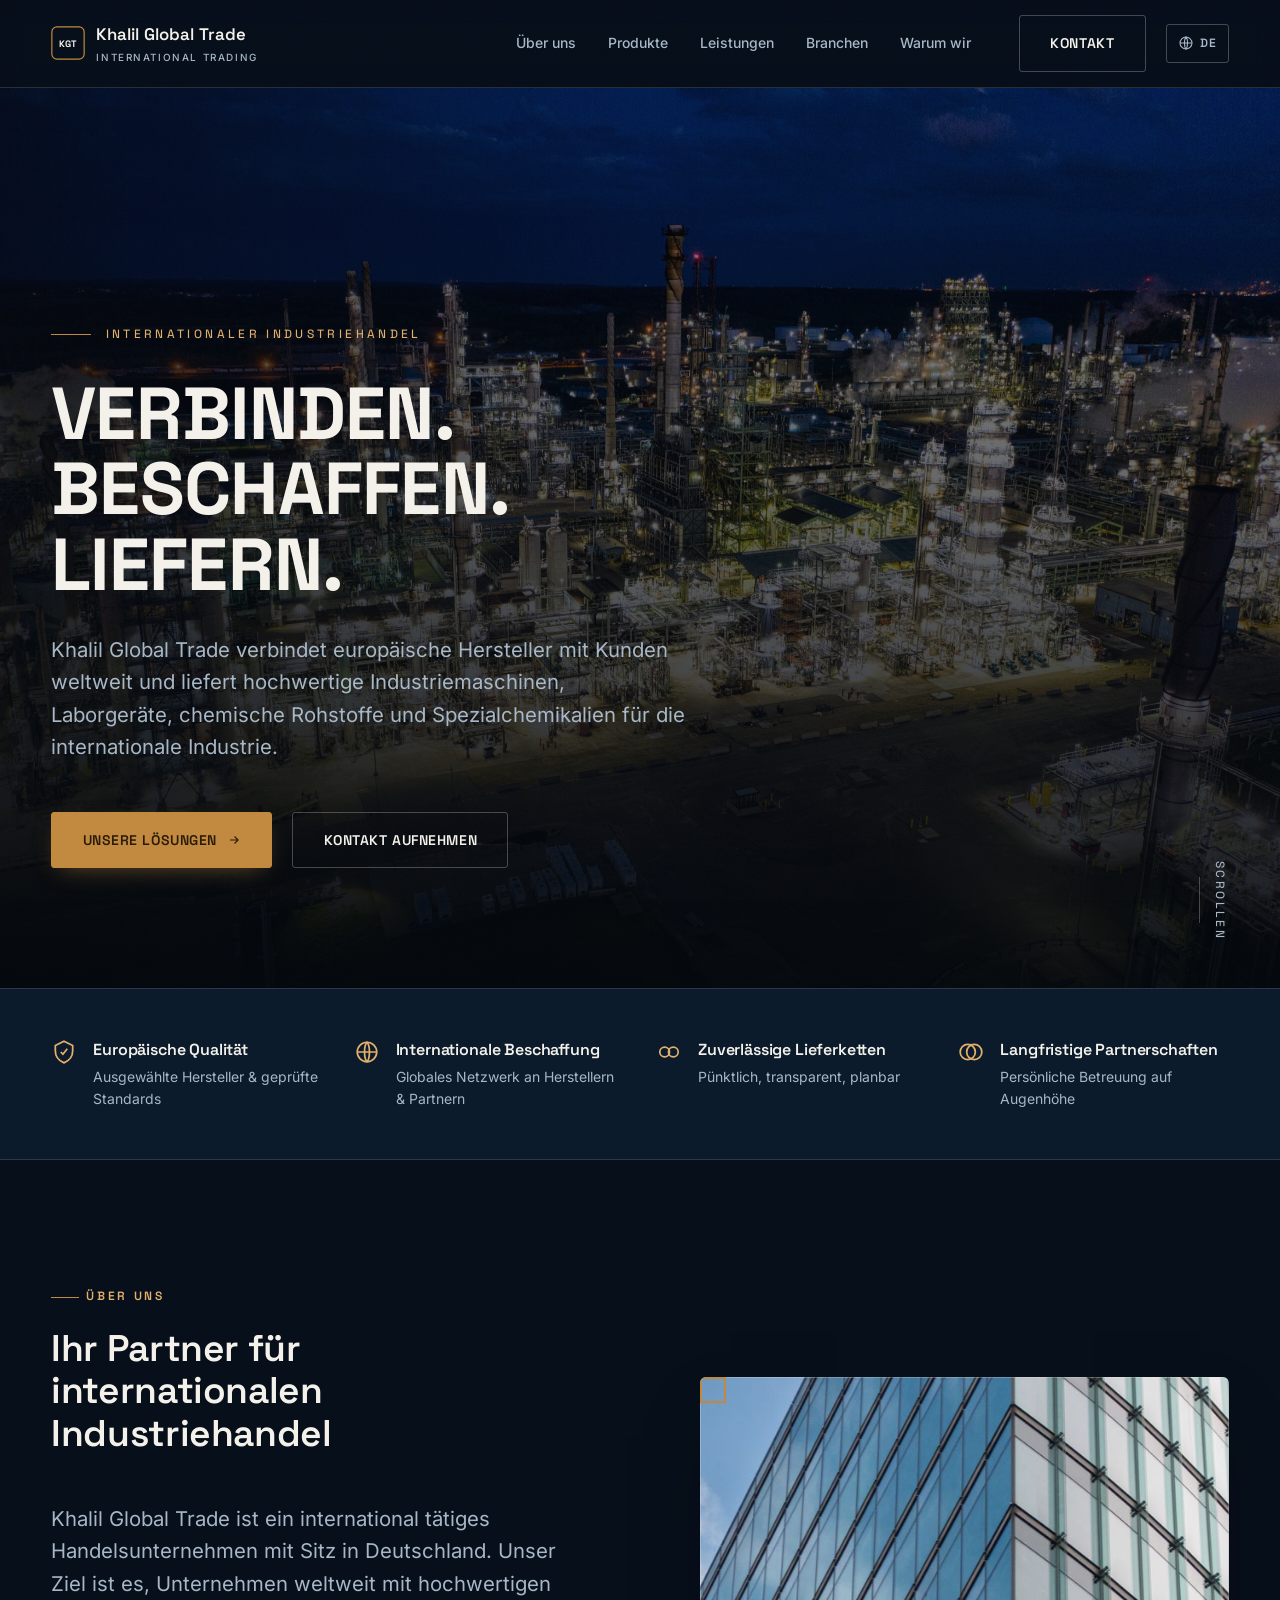
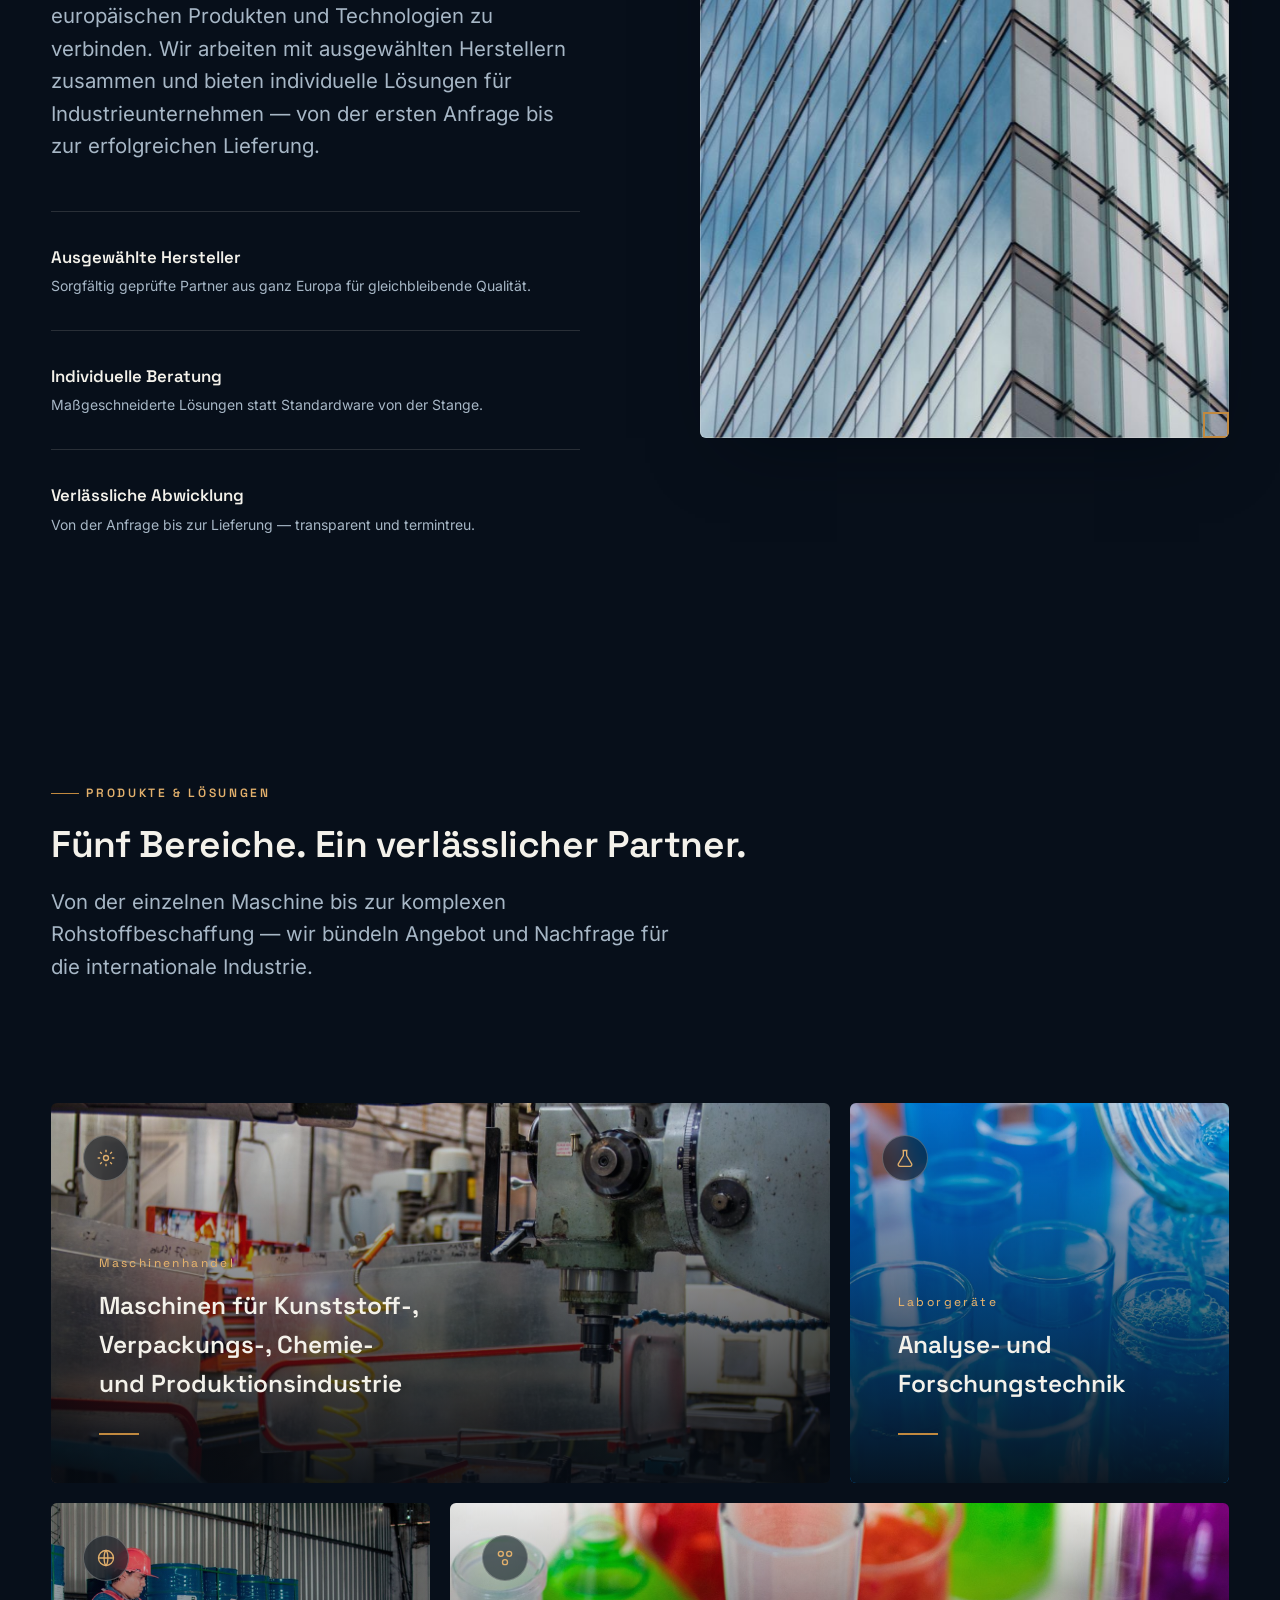
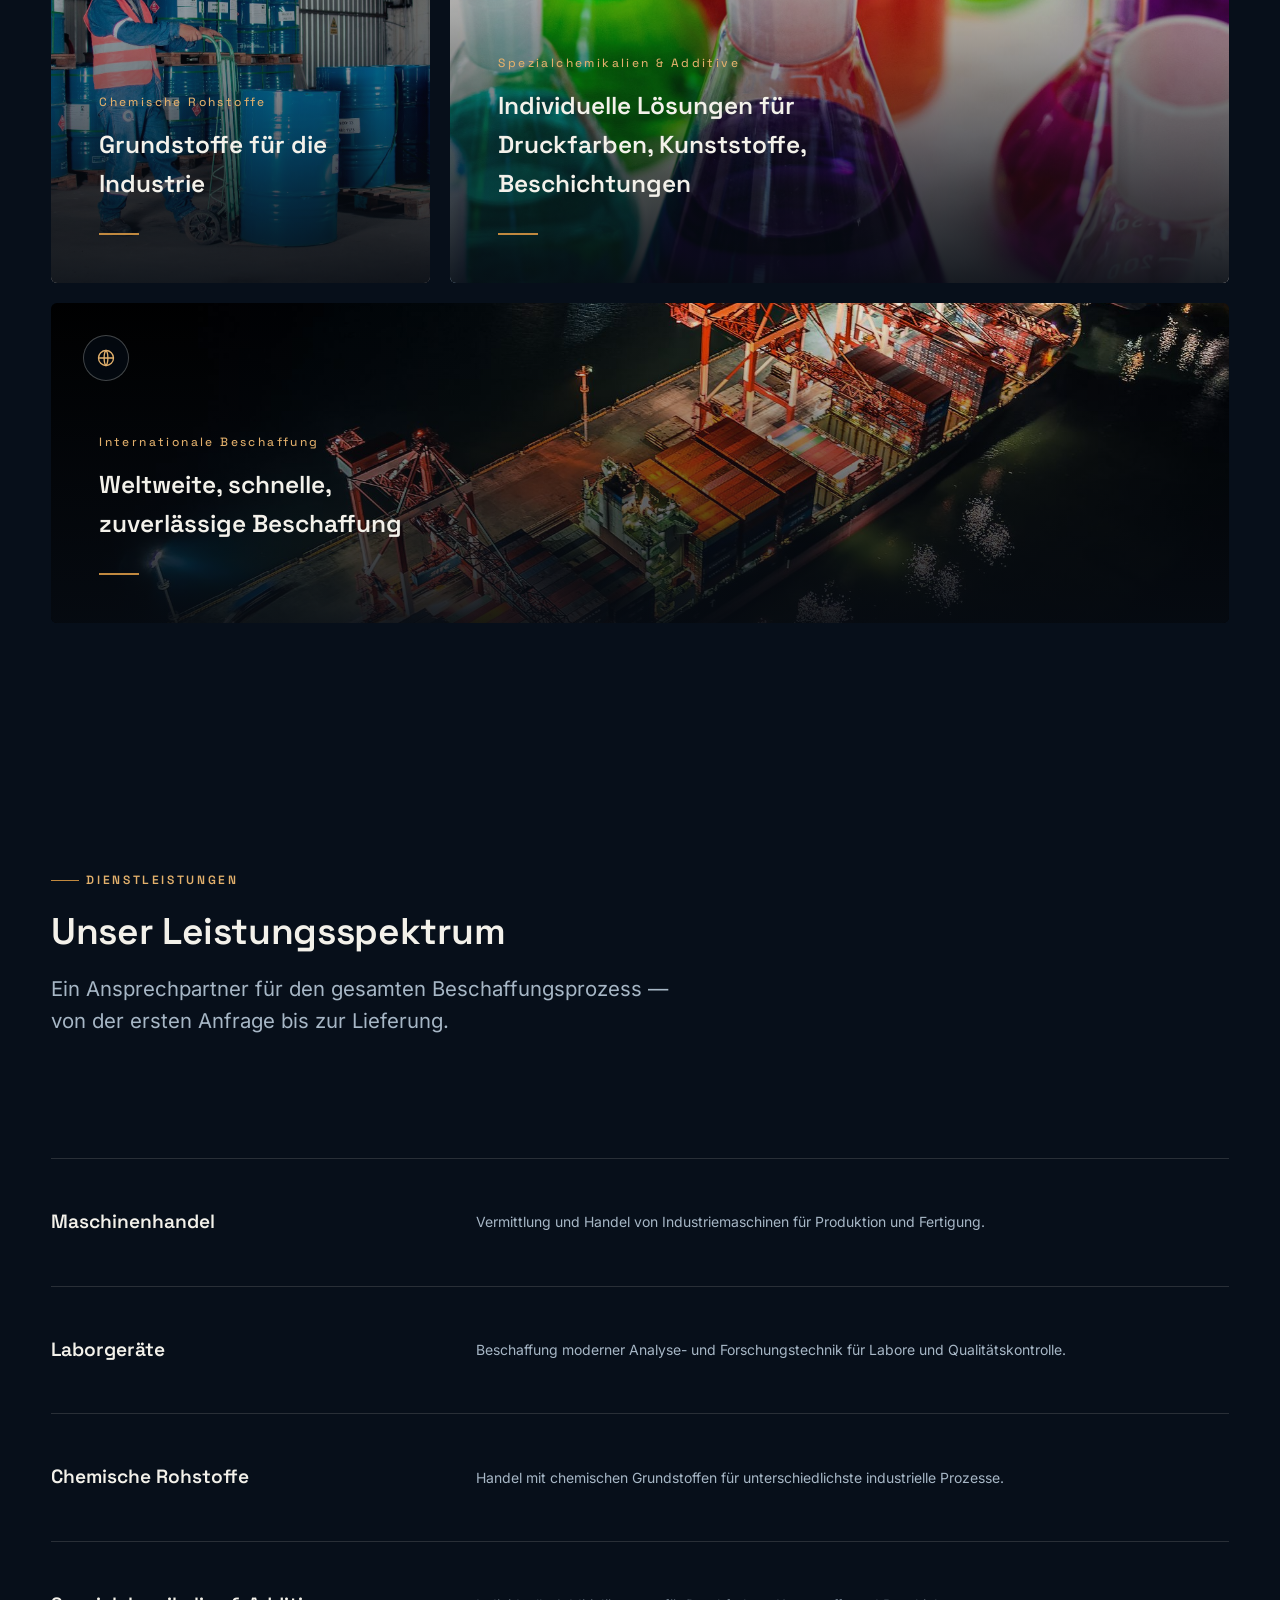
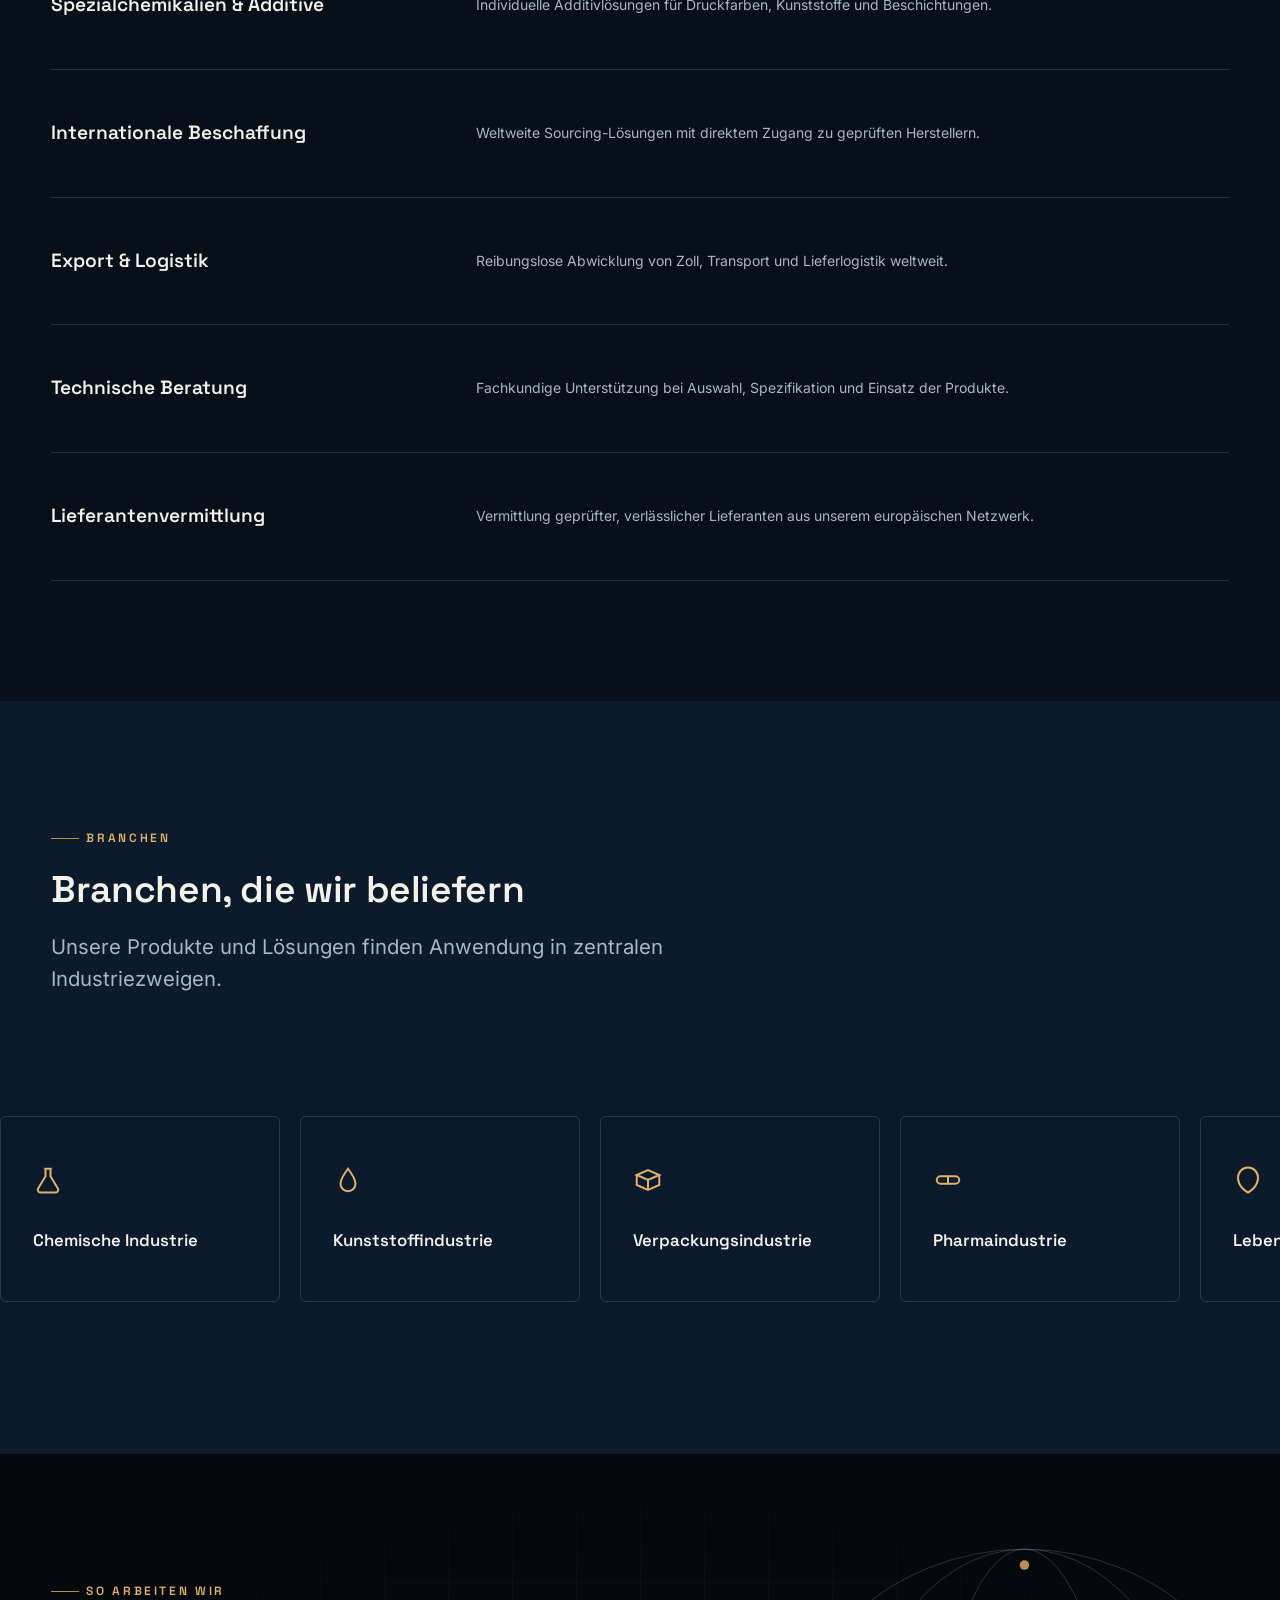
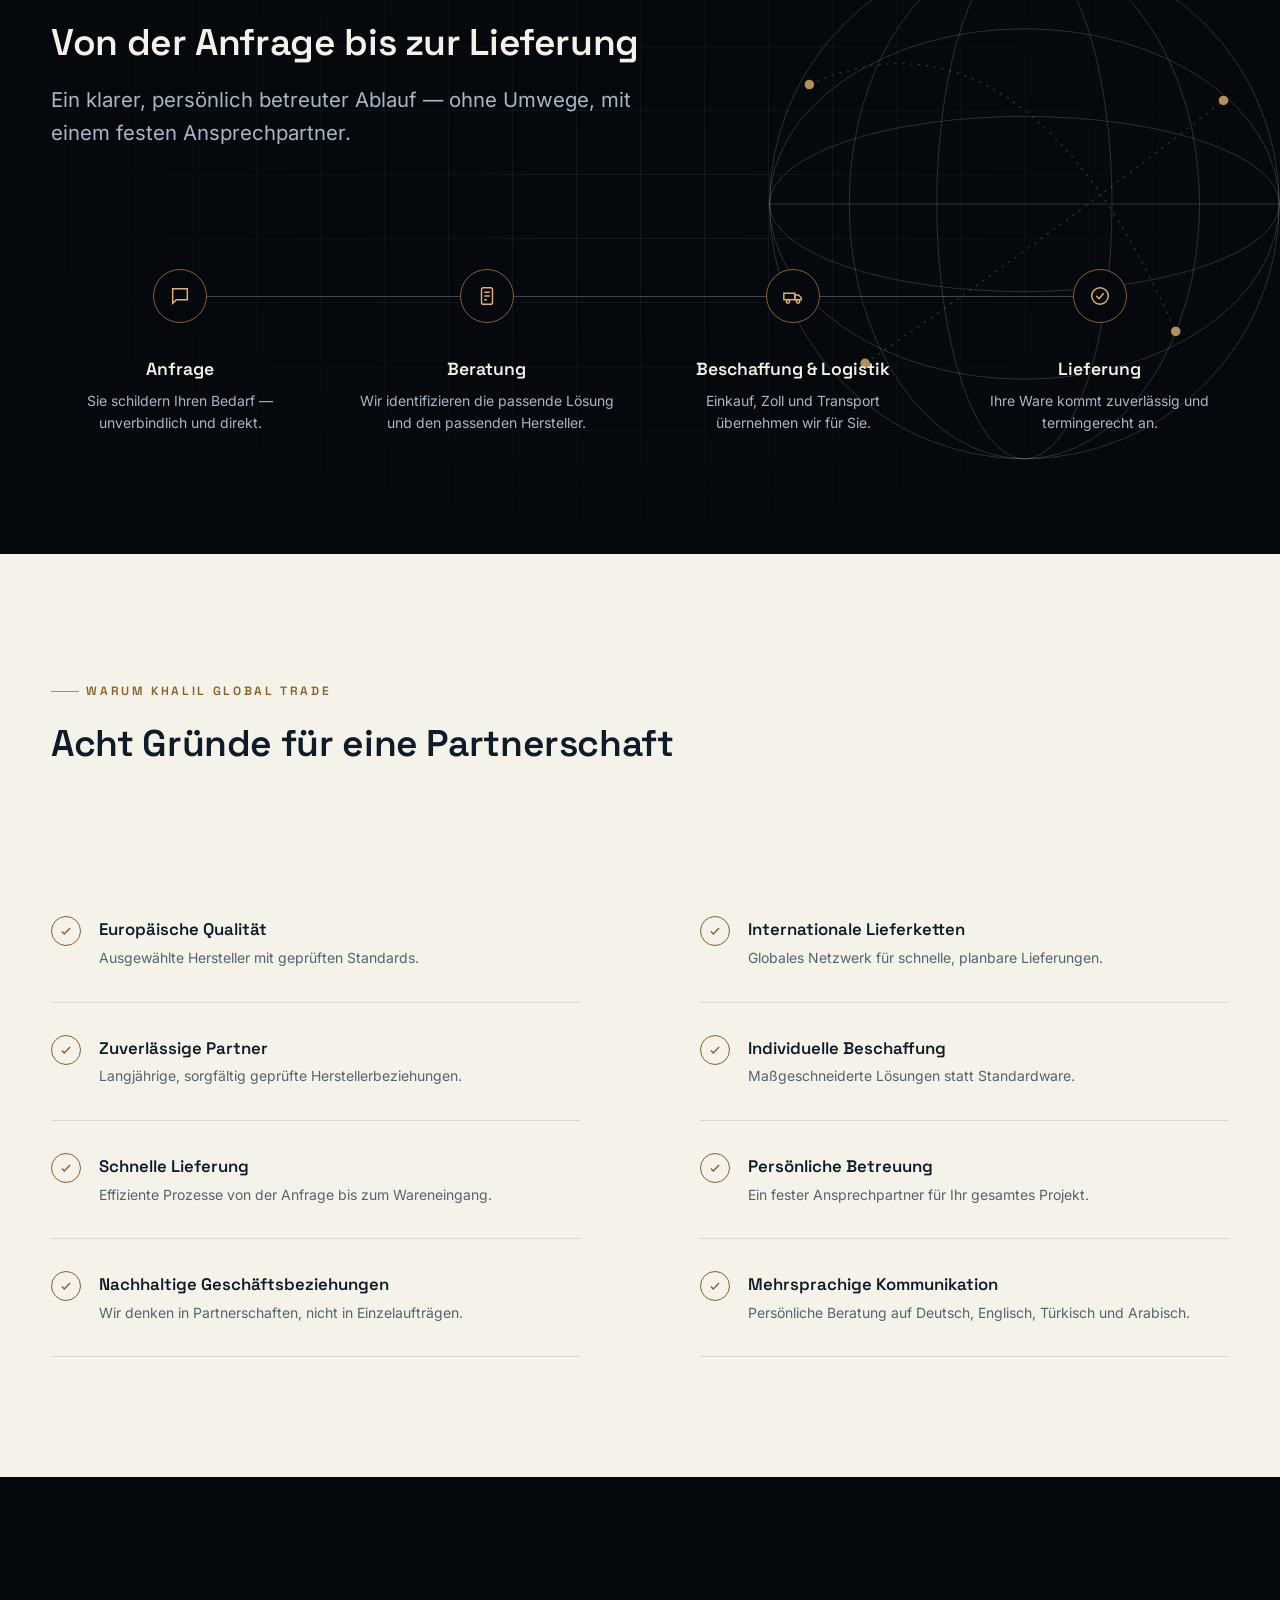
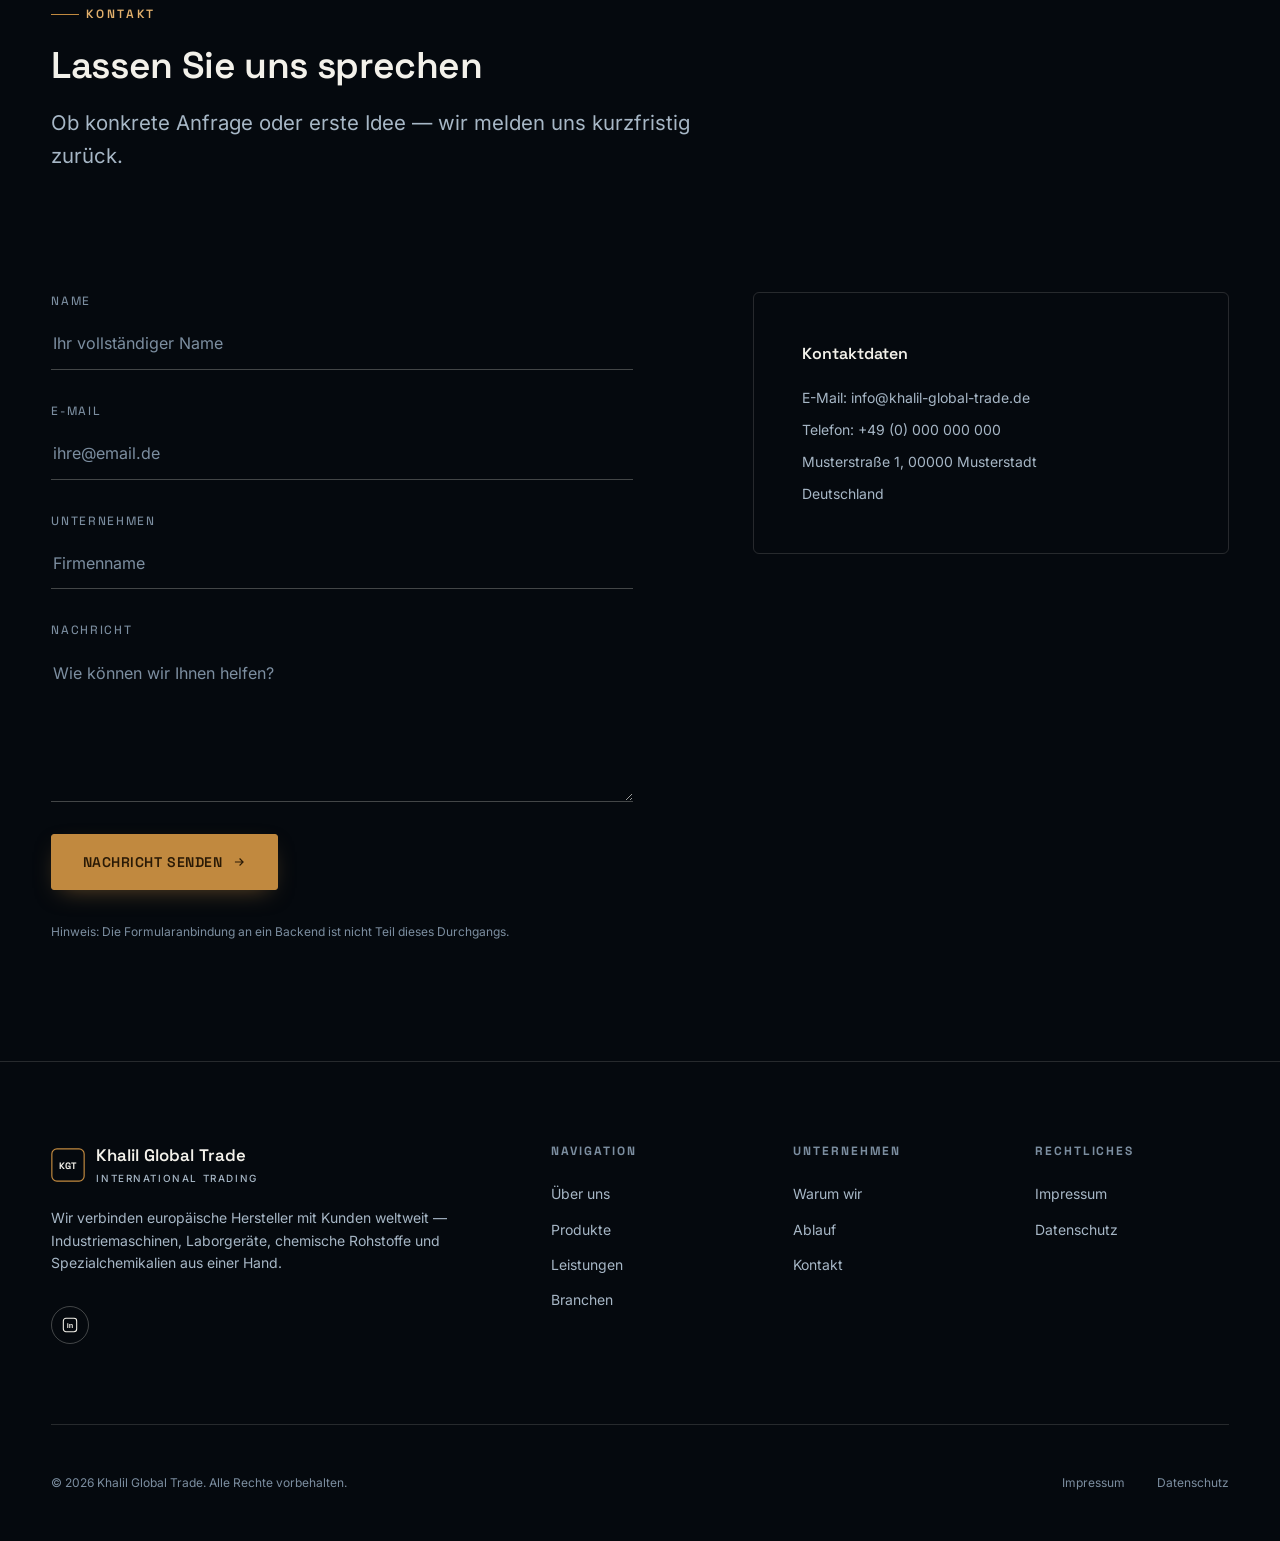
==== commit fb4b6871: "Sprachen (englisch, türkisch, arabisch) hinzugefügt" ====
--- a/index.html
+++ b/index.html
@@ -55,7 +55,7 @@
 </head>
 <body>
 
-<a class="skip-link" href="#main">Zum Inhalt springen</a>
+<a class="skip-link" href="#main" data-i18n="a11y.skipLink">Zum Inhalt springen</a>
 
 <header class="site-header">
   <div class="container">
@@ -70,34 +70,52 @@
       </span>
     </a>
 
-    <nav class="main-nav" aria-label="Hauptnavigation">
+    <nav class="main-nav" aria-label="Hauptnavigation" data-i18n-aria="a11y.mainNav">
       <ul class="nav-links">
-        <li><a href="#ueber-uns">Über uns</a></li>
-        <li><a href="#produkte">Produkte</a></li>
-        <li><a href="#leistungen">Leistungen</a></li>
-        <li><a href="#branchen">Branchen</a></li>
-        <li><a href="#warum-khalil">Warum wir</a></li>
+        <li><a href="#ueber-uns" data-i18n="nav.about">Über uns</a></li>
+        <li><a href="#produkte" data-i18n="nav.products">Produkte</a></li>
+        <li><a href="#leistungen" data-i18n="nav.services">Leistungen</a></li>
+        <li><a href="#branchen" data-i18n="nav.industries">Branchen</a></li>
+        <li><a href="#warum-khalil" data-i18n="nav.why">Warum wir</a></li>
       </ul>
       <div class="nav-cta">
-        <a class="btn btn--ghost" href="#kontakt">Kontakt</a>
-      </div>
-      <button class="nav-toggle" aria-label="Menü öffnen" aria-expanded="false">
+        <a class="btn btn--ghost" href="#kontakt" data-i18n="nav.contact">Kontakt</a>
+        <div class="lang-switch" data-lang-switch>
+          <button class="lang-current" type="button" aria-haspopup="listbox" aria-expanded="false" data-lang-toggle>
+            <svg viewBox="0 0 24 24" fill="none" stroke="currentColor" stroke-width="1.6" aria-hidden="true"><circle cx="12" cy="12" r="9"/><path d="M3 12H21M12 3C15 6 15 18 12 21C9 18 9 6 12 3Z"/></svg>
+            <span data-lang-current-label>DE</span>
+          </button>
+          <ul class="lang-menu" role="listbox">
+            <li role="option"><button type="button" data-lang="de">Deutsch</button></li>
+            <li role="option"><button type="button" data-lang="en">English</button></li>
+            <li role="option"><button type="button" data-lang="tr">Türkçe</button></li>
+            <li role="option"><button type="button" data-lang="ar">العربية</button></li>
+          </ul>
+        </div>
+      </div>
+      <button class="nav-toggle" aria-label="Menü öffnen" aria-expanded="false" data-i18n-aria="a11y.menuOpen">
         <span></span><span></span><span></span>
       </button>
     </nav>
   </div>
 
   <div class="mobile-nav" id="mobile-nav">
+    <div class="lang-switch lang-switch--mobile">
+      <button type="button" data-lang="de">DE</button>
+      <button type="button" data-lang="en">EN</button>
+      <button type="button" data-lang="tr">TR</button>
+      <button type="button" data-lang="ar">AR</button>
+    </div>
     <ul>
-      <li><a href="#ueber-uns">Über uns</a></li>
-      <li><a href="#produkte">Produkte</a></li>
-      <li><a href="#leistungen">Leistungen</a></li>
-      <li><a href="#branchen">Branchen</a></li>
-      <li><a href="#warum-khalil">Warum wir</a></li>
-      <li><a href="#kontakt">Kontakt</a></li>
+      <li><a href="#ueber-uns" data-i18n="nav.about">Über uns</a></li>
+      <li><a href="#produkte" data-i18n="nav.products">Produkte</a></li>
+      <li><a href="#leistungen" data-i18n="nav.services">Leistungen</a></li>
+      <li><a href="#branchen" data-i18n="nav.industries">Branchen</a></li>
+      <li><a href="#warum-khalil" data-i18n="nav.why">Warum wir</a></li>
+      <li><a href="#kontakt" data-i18n="nav.contact">Kontakt</a></li>
     </ul>
     <a class="btn btn--primary" href="#kontakt">
-      Kontakt aufnehmen
+      <span data-i18n="hero.ctaSecondary">Kontakt aufnehmen</span>
       <svg viewBox="0 0 24 24" fill="none" stroke="currentColor" stroke-width="2"><path d="M5 12H19M13 6L19 12L13 18"/></svg>
     </a>
   </div>
@@ -116,60 +134,60 @@
       </div>
     </div>
     <div class="hero-content container">
-      <div class="hero-kicker">Internationaler Industriehandel</div>
+      <div class="hero-kicker" data-i18n="hero.kicker">Internationaler Industriehandel</div>
       <h1 class="hero-title">
-        <span class="word"><span style="--d:0.05s">VERBINDEN.</span></span><br>
-        <span class="word"><span style="--d:0.2s">BESCHAFFEN.</span></span><br>
-        <span class="word"><span style="--d:0.35s">LIEFERN.</span></span>
+        <span class="word"><span style="--d:0.05s" data-i18n="hero.title1">VERBINDEN.</span></span><br>
+        <span class="word"><span style="--d:0.2s" data-i18n="hero.title2">BESCHAFFEN.</span></span><br>
+        <span class="word"><span style="--d:0.35s" data-i18n="hero.title3">LIEFERN.</span></span>
       </h1>
-      <p class="hero-sub">
+      <p class="hero-sub" data-i18n="hero.subtitle">
         Khalil Global Trade verbindet europäische Hersteller mit Kunden weltweit und liefert
         hochwertige Industriemaschinen, Laborgeräte, chemische Rohstoffe und Spezialchemikalien
         für die internationale Industrie.
       </p>
       <div class="hero-cta-row">
         <a class="btn btn--primary" href="#produkte">
-          Unsere Lösungen
+          <span data-i18n="hero.ctaPrimary">Unsere Lösungen</span>
           <svg viewBox="0 0 24 24" fill="none" stroke="currentColor" stroke-width="2"><path d="M5 12H19M13 6L19 12L13 18"/></svg>
         </a>
-        <a class="btn btn--ghost" href="#kontakt">Kontakt aufnehmen</a>
+        <a class="btn btn--ghost" href="#kontakt" data-i18n="hero.ctaSecondary">Kontakt aufnehmen</a>
       </div>
     </div>
     <div class="scroll-indicator">
-      <span>Scrollen</span>
+      <span data-i18n="hero.scrollLabel">Scrollen</span>
       <span class="line"></span>
     </div>
   </section>
 
   <!-- ============================== TRUST BAR ============================== -->
-  <section class="trust-bar" id="trust" aria-label="Kernversprechen">
+  <section class="trust-bar" id="trust" aria-label="Kernversprechen" data-i18n-aria="a11y.trustBar">
     <div class="container">
       <div class="trust-item" data-reveal="fade" data-reveal-delay="0">
         <svg viewBox="0 0 24 24" fill="none" stroke="currentColor" stroke-width="1.6"><path d="M12 2L20 6V11C20 16 16.5 20 12 22C7.5 20 4 16 4 11V6Z"/><path d="M9 12L11 14L15 9"/></svg>
         <div>
-          <strong>Europäische Qualität</strong>
-          <span>Ausgewählte Hersteller &amp; geprüfte Standards</span>
+          <strong data-i18n="trust.item1.title">Europäische Qualität</strong>
+          <span data-i18n="trust.item1.desc">Ausgewählte Hersteller &amp; geprüfte Standards</span>
         </div>
       </div>
       <div class="trust-item" data-reveal="fade" data-reveal-delay="100">
         <svg viewBox="0 0 24 24" fill="none" stroke="currentColor" stroke-width="1.6"><circle cx="12" cy="12" r="9"/><path d="M3 12H21M12 3C15 6 15 18 12 21C9 18 9 6 12 3Z"/></svg>
         <div>
-          <strong>Internationale Beschaffung</strong>
-          <span>Globales Netzwerk an Herstellern &amp; Partnern</span>
+          <strong data-i18n="trust.item2.title">Internationale Beschaffung</strong>
+          <span data-i18n="trust.item2.desc">Globales Netzwerk an Herstellern &amp; Partnern</span>
         </div>
       </div>
       <div class="trust-item" data-reveal="fade" data-reveal-delay="200">
         <svg viewBox="0 0 24 24" fill="none" stroke="currentColor" stroke-width="1.6"><circle cx="8" cy="12" r="4.5"/><circle cx="16" cy="12" r="4.5"/></svg>
         <div>
-          <strong>Zuverlässige Lieferketten</strong>
-          <span>Pünktlich, transparent, planbar</span>
+          <strong data-i18n="trust.item3.title">Zuverlässige Lieferketten</strong>
+          <span data-i18n="trust.item3.desc">Pünktlich, transparent, planbar</span>
         </div>
       </div>
       <div class="trust-item" data-reveal="fade" data-reveal-delay="300">
         <svg viewBox="0 0 24 24" fill="none" stroke="currentColor" stroke-width="1.6"><circle cx="9" cy="12" r="7"/><circle cx="15" cy="12" r="7"/></svg>
         <div>
-          <strong>Langfristige Partnerschaften</strong>
-          <span>Persönliche Betreuung auf Augenhöhe</span>
+          <strong data-i18n="trust.item4.title">Langfristige Partnerschaften</strong>
+          <span data-i18n="trust.item4.desc">Persönliche Betreuung auf Augenhöhe</span>
         </div>
       </div>
     </div>
@@ -180,10 +198,10 @@
     <div class="container about-grid">
       <div class="about-text">
         <div class="section-heading" data-reveal>
-          <div class="eyebrow">Über uns</div>
-          <h2>Ihr Partner für internationalen Industriehandel</h2>
-        </div>
-        <p data-reveal data-reveal-delay="100" style="color:var(--c-muted-on-dark); font-size:var(--fs-lead); max-width:38rem;">
+          <div class="eyebrow" data-i18n="about.eyebrow">Über uns</div>
+          <h2 data-i18n="about.heading">Ihr Partner für internationalen Industriehandel</h2>
+        </div>
+        <p data-reveal data-reveal-delay="100" data-i18n="about.body" style="color:var(--c-muted-on-dark); font-size:var(--fs-lead); max-width:38rem;">
           Khalil Global Trade ist ein international tätiges Handelsunternehmen mit Sitz in
           Deutschland. Unser Ziel ist es, Unternehmen weltweit mit hochwertigen europäischen
           Produkten und Technologien zu verbinden. Wir arbeiten mit ausgewählten Herstellern
@@ -193,20 +211,20 @@
         <ul class="about-list">
           <li data-reveal data-reveal-delay="0">
             <div>
-              <h3>Ausgewählte Hersteller</h3>
-              <p>Sorgfältig geprüfte Partner aus ganz Europa für gleichbleibende Qualität.</p>
+              <h3 data-i18n="about.list1.title">Ausgewählte Hersteller</h3>
+              <p data-i18n="about.list1.desc">Sorgfältig geprüfte Partner aus ganz Europa für gleichbleibende Qualität.</p>
             </div>
           </li>
           <li data-reveal data-reveal-delay="100">
             <div>
-              <h3>Individuelle Beratung</h3>
-              <p>Maßgeschneiderte Lösungen statt Standardware von der Stange.</p>
+              <h3 data-i18n="about.list2.title">Individuelle Beratung</h3>
+              <p data-i18n="about.list2.desc">Maßgeschneiderte Lösungen statt Standardware von der Stange.</p>
             </div>
           </li>
           <li data-reveal data-reveal-delay="200">
             <div>
-              <h3>Verlässliche Abwicklung</h3>
-              <p>Von der Anfrage bis zur Lieferung — transparent und termintreu.</p>
+              <h3 data-i18n="about.list3.title">Verlässliche Abwicklung</h3>
+              <p data-i18n="about.list3.desc">Von der Anfrage bis zur Lieferung — transparent und termintreu.</p>
             </div>
           </li>
         </ul>
@@ -214,7 +232,7 @@
       <div class="about-media" data-reveal="right">
         <div class="parallax-inner" data-parallax="0.1">
           <img src="assets/img/about-facility.jpg" loading="lazy"
-               alt="Moderne Unternehmenszentrale, Glasfassade" width="1400" height="930">
+               data-i18n-alt="about.imgAlt" alt="Moderne Unternehmenszentrale, Glasfassade" width="1400" height="930">
         </div>
         <div class="about-media-frame">
           <span class="corner corner--tl"></span>
@@ -228,64 +246,64 @@
   <section class="section--dark section-pad" id="produkte">
     <div class="container">
       <div class="section-heading" data-reveal>
-        <div class="eyebrow">Produkte &amp; Lösungen</div>
-        <h2>Fünf Bereiche. Ein verlässlicher Partner.</h2>
-        <p>Von der einzelnen Maschine bis zur komplexen Rohstoffbeschaffung — wir bündeln Angebot
+        <div class="eyebrow" data-i18n="products.eyebrow">Produkte &amp; Lösungen</div>
+        <h2 data-i18n="products.heading">Fünf Bereiche. Ein verlässlicher Partner.</h2>
+        <p data-i18n="products.subtitle">Von der einzelnen Maschine bis zur komplexen Rohstoffbeschaffung — wir bündeln Angebot
           und Nachfrage für die internationale Industrie.</p>
       </div>
 
       <div class="product-grid">
         <article class="product-card" data-reveal data-reveal-delay="0">
           <span class="card-badge"><svg viewBox="0 0 24 24" fill="none" stroke="currentColor" stroke-width="1.6"><circle cx="12" cy="12" r="3"/><path d="M12 2V5M12 19V22M2 12H5M19 12H22M4.9 4.9L7 7M17 17L19.1 19.1M4.9 19.1L7 17M17 7L19.1 4.9"/></svg></span>
-          <div class="media"><img src="assets/img/product-machinery.jpg" loading="lazy" alt="CNC-Fräsmaschine in einer Produktionshalle" width="1600" height="2400"></div>
+          <div class="media"><img src="assets/img/product-machinery.jpg" loading="lazy" data-i18n-alt="products.card1.imgAlt" alt="CNC-Fräsmaschine in einer Produktionshalle" width="1600" height="2400"></div>
           <div class="content">
-            <span class="idx">Maschinenhandel</span>
-            <h3>Maschinen für Kunststoff-, Verpackungs-, Chemie- und Produktionsindustrie</h3>
-            <p>Neu- und Gebrauchtmaschinen renommierter europäischer Hersteller, abgestimmt auf Ihren Produktionsbedarf.</p>
+            <span class="idx" data-i18n="products.card1.label">Maschinenhandel</span>
+            <h3 data-i18n="products.card1.title">Maschinen für Kunststoff-, Verpackungs-, Chemie- und Produktionsindustrie</h3>
+            <p data-i18n="products.card1.desc">Neu- und Gebrauchtmaschinen renommierter europäischer Hersteller, abgestimmt auf Ihren Produktionsbedarf.</p>
             <span class="tag-line"></span>
           </div>
         </article>
 
         <article class="product-card" data-reveal data-reveal-delay="100">
           <span class="card-badge"><svg viewBox="0 0 24 24" fill="none" stroke="currentColor" stroke-width="1.6"><path d="M9 3H15M10 3V9L4 19C3.5 20 4 22 6 22H18C20 22 20.5 20 20 19L14 9V3"/></svg></span>
-          <div class="media"><img src="assets/img/product-lab.jpg" loading="lazy" alt="Laborglas mit blauer Flüssigkeit, Nahaufnahme" width="1600" height="1067"></div>
+          <div class="media"><img src="assets/img/product-lab.jpg" loading="lazy" data-i18n-alt="products.card2.imgAlt" alt="Laborglas mit blauer Flüssigkeit, Nahaufnahme" width="1600" height="1067"></div>
           <div class="content">
-            <span class="idx">Laborgeräte</span>
-            <h3>Analyse- und Forschungstechnik</h3>
-            <p>Moderne Labor- und Analysegeräte für Forschung, Entwicklung und Qualitätskontrolle.</p>
+            <span class="idx" data-i18n="products.card2.label">Laborgeräte</span>
+            <h3 data-i18n="products.card2.title">Analyse- und Forschungstechnik</h3>
+            <p data-i18n="products.card2.desc">Moderne Labor- und Analysegeräte für Forschung, Entwicklung und Qualitätskontrolle.</p>
             <span class="tag-line"></span>
           </div>
         </article>
 
         <article class="product-card" data-reveal data-reveal-delay="200">
           <span class="card-badge"><svg viewBox="0 0 24 24" fill="none" stroke="currentColor" stroke-width="1.6"><circle cx="12" cy="12" r="9"/><path d="M3 12H21M12 3C15 6 15 18 12 21C9 18 9 6 12 3Z"/></svg></span>
-          <div class="media"><img src="assets/img/product-chemicals.jpg" loading="lazy" alt="Mitarbeiter mit Fässern chemischer Rohstoffe im Lager" width="1600" height="1067"></div>
+          <div class="media"><img src="assets/img/product-chemicals.jpg" loading="lazy" data-i18n-alt="products.card3.imgAlt" alt="Mitarbeiter mit Fässern chemischer Rohstoffe im Lager" width="1600" height="1067"></div>
           <div class="content">
-            <span class="idx">Chemische Rohstoffe</span>
-            <h3>Grundstoffe für die Industrie</h3>
-            <p>Hochwertige chemische Grundstoffe für vielfältige industrielle Anwendungen.</p>
+            <span class="idx" data-i18n="products.card3.label">Chemische Rohstoffe</span>
+            <h3 data-i18n="products.card3.title">Grundstoffe für die Industrie</h3>
+            <p data-i18n="products.card3.desc">Hochwertige chemische Grundstoffe für vielfältige industrielle Anwendungen.</p>
             <span class="tag-line"></span>
           </div>
         </article>
 
         <article class="product-card" data-reveal data-reveal-delay="300">
           <span class="card-badge"><svg viewBox="0 0 24 24" fill="none" stroke="currentColor" stroke-width="1.6"><circle cx="7" cy="7" r="3"/><circle cx="17" cy="7" r="3"/><circle cx="12" cy="17" r="3"/></svg></span>
-          <div class="media"><img src="assets/img/product-additives.jpg" loading="lazy" alt="Farbenfrohe Chemikalien in Laborkolben, Additive und Pigmente" width="1600" height="2400"></div>
+          <div class="media"><img src="assets/img/product-additives.jpg" loading="lazy" data-i18n-alt="products.card4.imgAlt" alt="Farbenfrohe Chemikalien in Laborkolben, Additive und Pigmente" width="1600" height="2400"></div>
           <div class="content">
-            <span class="idx">Spezialchemikalien &amp; Additive</span>
-            <h3>Individuelle Lösungen für Druckfarben, Kunststoffe, Beschichtungen</h3>
-            <p>Maßgeschneiderte Additive und Spezialchemikalien für anspruchsvolle Rezepturen.</p>
+            <span class="idx" data-i18n="products.card4.label">Spezialchemikalien &amp; Additive</span>
+            <h3 data-i18n="products.card4.title">Individuelle Lösungen für Druckfarben, Kunststoffe, Beschichtungen</h3>
+            <p data-i18n="products.card4.desc">Maßgeschneiderte Additive und Spezialchemikalien für anspruchsvolle Rezepturen.</p>
             <span class="tag-line"></span>
           </div>
         </article>
 
         <article class="product-card" data-reveal data-reveal-delay="400">
           <span class="card-badge"><svg viewBox="0 0 24 24" fill="none" stroke="currentColor" stroke-width="1.6"><circle cx="12" cy="12" r="9"/><path d="M3 12H21M12 3C15 6 15 18 12 21C9 18 9 6 12 3Z"/></svg></span>
-          <div class="media"><img src="assets/img/product-sourcing.jpg" loading="lazy" alt="Beleuchteter Containerhafen bei Nacht, internationale Logistik" width="1800" height="2400"></div>
+          <div class="media"><img src="assets/img/product-sourcing.jpg" loading="lazy" data-i18n-alt="products.card5.imgAlt" alt="Beleuchteter Containerhafen bei Nacht, internationale Logistik" width="1800" height="2400"></div>
           <div class="content">
-            <span class="idx">Internationale Beschaffung</span>
-            <h3>Weltweite, schnelle, zuverlässige Beschaffung</h3>
-            <p>Wir finden und beschaffen die passenden Produkte weltweit — schnell, zuverlässig und transparent.</p>
+            <span class="idx" data-i18n="products.card5.label">Internationale Beschaffung</span>
+            <h3 data-i18n="products.card5.title">Weltweite, schnelle, zuverlässige Beschaffung</h3>
+            <p data-i18n="products.card5.desc">Wir finden und beschaffen die passenden Produkte weltweit — schnell, zuverlässig und transparent.</p>
             <span class="tag-line"></span>
           </div>
         </article>
@@ -297,44 +315,44 @@
   <section class="section--dark section-pad" id="leistungen">
     <div class="container">
       <div class="section-heading" data-reveal>
-        <div class="eyebrow">Dienstleistungen</div>
-        <h2>Unser Leistungsspektrum</h2>
-        <p>Ein Ansprechpartner für den gesamten Beschaffungsprozess — von der ersten Anfrage
+        <div class="eyebrow" data-i18n="services.eyebrow">Dienstleistungen</div>
+        <h2 data-i18n="services.heading">Unser Leistungsspektrum</h2>
+        <p data-i18n="services.subtitle">Ein Ansprechpartner für den gesamten Beschaffungsprozess — von der ersten Anfrage
           bis zur Lieferung.</p>
       </div>
 
       <div class="services-list">
         <div class="service-row" data-reveal data-reveal-delay="0">
-          <h3>Maschinenhandel</h3>
-          <p>Vermittlung und Handel von Industriemaschinen für Produktion und Fertigung.</p>
+          <h3 data-i18n="services.item1.title">Maschinenhandel</h3>
+          <p data-i18n="services.item1.desc">Vermittlung und Handel von Industriemaschinen für Produktion und Fertigung.</p>
         </div>
         <div class="service-row" data-reveal data-reveal-delay="50">
-          <h3>Laborgeräte</h3>
-          <p>Beschaffung moderner Analyse- und Forschungstechnik für Labore und Qualitätskontrolle.</p>
+          <h3 data-i18n="services.item2.title">Laborgeräte</h3>
+          <p data-i18n="services.item2.desc">Beschaffung moderner Analyse- und Forschungstechnik für Labore und Qualitätskontrolle.</p>
         </div>
         <div class="service-row" data-reveal data-reveal-delay="100">
-          <h3>Chemische Rohstoffe</h3>
-          <p>Handel mit chemischen Grundstoffen für unterschiedlichste industrielle Prozesse.</p>
+          <h3 data-i18n="services.item3.title">Chemische Rohstoffe</h3>
+          <p data-i18n="services.item3.desc">Handel mit chemischen Grundstoffen für unterschiedlichste industrielle Prozesse.</p>
         </div>
         <div class="service-row" data-reveal data-reveal-delay="150">
-          <h3>Spezialchemikalien &amp; Additive</h3>
-          <p>Individuelle Additivlösungen für Druckfarben, Kunststoffe und Beschichtungen.</p>
+          <h3 data-i18n="services.item4.title">Spezialchemikalien &amp; Additive</h3>
+          <p data-i18n="services.item4.desc">Individuelle Additivlösungen für Druckfarben, Kunststoffe und Beschichtungen.</p>
         </div>
         <div class="service-row" data-reveal data-reveal-delay="0">
-          <h3>Internationale Beschaffung</h3>
-          <p>Weltweite Sourcing-Lösungen mit direktem Zugang zu geprüften Herstellern.</p>
+          <h3 data-i18n="services.item5.title">Internationale Beschaffung</h3>
+          <p data-i18n="services.item5.desc">Weltweite Sourcing-Lösungen mit direktem Zugang zu geprüften Herstellern.</p>
         </div>
         <div class="service-row" data-reveal data-reveal-delay="50">
-          <h3>Export &amp; Logistik</h3>
-          <p>Reibungslose Abwicklung von Zoll, Transport und Lieferlogistik weltweit.</p>
+          <h3 data-i18n="services.item6.title">Export &amp; Logistik</h3>
+          <p data-i18n="services.item6.desc">Reibungslose Abwicklung von Zoll, Transport und Lieferlogistik weltweit.</p>
         </div>
         <div class="service-row" data-reveal data-reveal-delay="100">
-          <h3>Technische Beratung</h3>
-          <p>Fachkundige Unterstützung bei Auswahl, Spezifikation und Einsatz der Produkte.</p>
+          <h3 data-i18n="services.item7.title">Technische Beratung</h3>
+          <p data-i18n="services.item7.desc">Fachkundige Unterstützung bei Auswahl, Spezifikation und Einsatz der Produkte.</p>
         </div>
         <div class="service-row" data-reveal data-reveal-delay="150">
-          <h3>Lieferantenvermittlung</h3>
-          <p>Vermittlung geprüfter, verlässlicher Lieferanten aus unserem europäischen Netzwerk.</p>
+          <h3 data-i18n="services.item8.title">Lieferantenvermittlung</h3>
+          <p data-i18n="services.item8.desc">Vermittlung geprüfter, verlässlicher Lieferanten aus unserem europäischen Netzwerk.</p>
         </div>
       </div>
     </div>
@@ -344,43 +362,43 @@
   <section class="section--dark section-pad" id="branchen" style="background:var(--c-navy-900);">
     <div class="container">
       <div class="section-heading" data-reveal>
-        <div class="eyebrow">Branchen</div>
-        <h2>Branchen, die wir beliefern</h2>
-        <p>Unsere Produkte und Lösungen finden Anwendung in zentralen Industriezweigen.</p>
+        <div class="eyebrow" data-i18n="industries.eyebrow">Branchen</div>
+        <h2 data-i18n="industries.heading">Branchen, die wir beliefern</h2>
+        <p data-i18n="industries.subtitle">Unsere Produkte und Lösungen finden Anwendung in zentralen Industriezweigen.</p>
       </div>
 
       <div class="industries-scroller" data-reveal data-reveal-delay="100">
         <div class="industry-card">
           <svg viewBox="0 0 24 24" fill="none" stroke="currentColor" stroke-width="1.6"><path d="M9 3H15M10 3V9L4 19C3.5 20 4 22 6 22H18C20 22 20.5 20 20 19L14 9V3"/></svg>
-          <h3>Chemische Industrie</h3>
+          <h3 data-i18n="industries.item1">Chemische Industrie</h3>
         </div>
         <div class="industry-card">
           <svg viewBox="0 0 24 24" fill="none" stroke="currentColor" stroke-width="1.6"><path d="M12 3C12 3 6 11 6 15A6 6 0 0 0 18 15C18 11 12 3 12 3Z"/></svg>
-          <h3>Kunststoffindustrie</h3>
+          <h3 data-i18n="industries.item2">Kunststoffindustrie</h3>
         </div>
         <div class="industry-card">
           <svg viewBox="0 0 24 24" fill="none" stroke="currentColor" stroke-width="1.6"><path d="M3 8L12 4L21 8L12 12L3 8Z"/><path d="M3 8V16L12 20L21 16V8"/><path d="M12 12V20"/></svg>
-          <h3>Verpackungsindustrie</h3>
+          <h3 data-i18n="industries.item3">Verpackungsindustrie</h3>
         </div>
         <div class="industry-card">
           <svg viewBox="0 0 24 24" fill="none" stroke="currentColor" stroke-width="1.6"><rect x="3" y="9" width="18" height="6" rx="3"/><line x1="12" y1="9" x2="12" y2="15"/></svg>
-          <h3>Pharmaindustrie</h3>
+          <h3 data-i18n="industries.item4">Pharmaindustrie</h3>
         </div>
         <div class="industry-card">
           <svg viewBox="0 0 24 24" fill="none" stroke="currentColor" stroke-width="1.6"><path d="M12 22C12 22 4 18 4 10A8 8 0 0 1 12 2A8 8 0 0 1 20 10C20 18 12 22 12 22Z"/></svg>
-          <h3>Lebensmittelindustrie</h3>
+          <h3 data-i18n="industries.item5">Lebensmittelindustrie</h3>
         </div>
         <div class="industry-card">
           <svg viewBox="0 0 24 24" fill="none" stroke="currentColor" stroke-width="1.6"><path d="M4 20L6 14L16 4L20 8L10 18L4 20Z"/></svg>
-          <h3>Druckfarbenindustrie</h3>
+          <h3 data-i18n="industries.item6">Druckfarbenindustrie</h3>
         </div>
         <div class="industry-card">
           <svg viewBox="0 0 24 24" fill="none" stroke="currentColor" stroke-width="1.6"><circle cx="12" cy="12" r="2"/><ellipse cx="12" cy="12" rx="9" ry="4"/><ellipse cx="12" cy="12" rx="9" ry="4" transform="rotate(60 12 12)"/><ellipse cx="12" cy="12" rx="9" ry="4" transform="rotate(120 12 12)"/></svg>
-          <h3>Forschung &amp; Entwicklung</h3>
+          <h3 data-i18n="industries.item7">Forschung &amp; Entwicklung</h3>
         </div>
         <div class="industry-card">
           <svg viewBox="0 0 24 24" fill="none" stroke="currentColor" stroke-width="1.6"><circle cx="12" cy="12" r="3"/><path d="M12 2V5M12 19V22M2 12H5M19 12H22M4.9 4.9L7 7M17 17L19.1 19.1M4.9 19.1L7 17M17 7L19.1 4.9"/></svg>
-          <h3>Fertigungsindustrie</h3>
+          <h3 data-i18n="industries.item8">Fertigungsindustrie</h3>
         </div>
       </div>
     </div>
@@ -405,9 +423,9 @@
     </svg>
     <div class="container">
       <div class="section-heading" data-reveal>
-        <div class="eyebrow">So arbeiten wir</div>
-        <h2>Von der Anfrage bis zur Lieferung</h2>
-        <p>Ein klarer, persönlich betreuter Ablauf — ohne Umwege, mit einem festen Ansprechpartner.</p>
+        <div class="eyebrow" data-i18n="process.eyebrow">So arbeiten wir</div>
+        <h2 data-i18n="process.heading">Von der Anfrage bis zur Lieferung</h2>
+        <p data-i18n="process.subtitle">Ein klarer, persönlich betreuter Ablauf — ohne Umwege, mit einem festen Ansprechpartner.</p>
       </div>
 
       <div class="process-row">
@@ -415,29 +433,29 @@
           <span class="process-icon">
             <svg viewBox="0 0 24 24" fill="none" stroke="currentColor" stroke-width="1.6"><path d="M4 4H20V16H8L4 20V4Z"/></svg>
           </span>
-          <h3>Anfrage</h3>
-          <p>Sie schildern Ihren Bedarf — unverbindlich und direkt.</p>
+          <h3 data-i18n="process.step1.title">Anfrage</h3>
+          <p data-i18n="process.step1.desc">Sie schildern Ihren Bedarf — unverbindlich und direkt.</p>
         </div>
         <div class="process-step" data-reveal data-reveal-delay="100">
           <span class="process-icon">
             <svg viewBox="0 0 24 24" fill="none" stroke="currentColor" stroke-width="1.6"><rect x="6" y="3" width="12" height="18" rx="2"/><path d="M9 8H15M9 12H15M9 16H12"/></svg>
           </span>
-          <h3>Beratung</h3>
-          <p>Wir identifizieren die passende Lösung und den passenden Hersteller.</p>
+          <h3 data-i18n="process.step2.title">Beratung</h3>
+          <p data-i18n="process.step2.desc">Wir identifizieren die passende Lösung und den passenden Hersteller.</p>
         </div>
         <div class="process-step" data-reveal data-reveal-delay="200">
           <span class="process-icon">
             <svg viewBox="0 0 24 24" fill="none" stroke="currentColor" stroke-width="1.6"><rect x="2" y="9" width="12" height="7"/><path d="M14 11H18L21 14V16H14V11Z"/><circle cx="6.5" cy="18" r="1.8"/><circle cx="17.5" cy="18" r="1.8"/></svg>
           </span>
-          <h3>Beschaffung &amp; Logistik</h3>
-          <p>Einkauf, Zoll und Transport übernehmen wir für Sie.</p>
+          <h3 data-i18n="process.step3.title">Beschaffung &amp; Logistik</h3>
+          <p data-i18n="process.step3.desc">Einkauf, Zoll und Transport übernehmen wir für Sie.</p>
         </div>
         <div class="process-step" data-reveal data-reveal-delay="300">
           <span class="process-icon">
             <svg viewBox="0 0 24 24" fill="none" stroke="currentColor" stroke-width="1.6"><circle cx="12" cy="12" r="9"/><path d="M8 12L11 15L16 9"/></svg>
           </span>
-          <h3>Lieferung</h3>
-          <p>Ihre Ware kommt zuverlässig und termingerecht an.</p>
+          <h3 data-i18n="process.step4.title">Lieferung</h3>
+          <p data-i18n="process.step4.desc">Ihre Ware kommt zuverlässig und termingerecht an.</p>
         </div>
       </div>
     </div>
@@ -447,42 +465,42 @@
   <section class="section--light section-pad" id="warum-khalil">
     <div class="container">
       <div class="section-heading" data-reveal>
-        <div class="eyebrow">Warum Khalil Global Trade</div>
-        <h2>Acht Gründe für eine Partnerschaft</h2>
+        <div class="eyebrow" data-i18n="why.eyebrow">Warum Khalil Global Trade</div>
+        <h2 data-i18n="why.heading">Acht Gründe für eine Partnerschaft</h2>
       </div>
 
       <div class="why-grid">
         <div class="why-item" data-reveal data-reveal-delay="0">
           <span class="why-check"><svg viewBox="0 0 24 24" fill="none" stroke="currentColor" stroke-width="2.4"><path d="M5 13L9 17L19 7"/></svg></span>
-          <div><h3>Europäische Qualität</h3><p>Ausgewählte Hersteller mit geprüften Standards.</p></div>
+          <div><h3 data-i18n="why.item1.title">Europäische Qualität</h3><p data-i18n="why.item1.desc">Ausgewählte Hersteller mit geprüften Standards.</p></div>
         </div>
         <div class="why-item" data-reveal data-reveal-delay="50">
           <span class="why-check"><svg viewBox="0 0 24 24" fill="none" stroke="currentColor" stroke-width="2.4"><path d="M5 13L9 17L19 7"/></svg></span>
-          <div><h3>Internationale Lieferketten</h3><p>Globales Netzwerk für schnelle, planbare Lieferungen.</p></div>
+          <div><h3 data-i18n="why.item2.title">Internationale Lieferketten</h3><p data-i18n="why.item2.desc">Globales Netzwerk für schnelle, planbare Lieferungen.</p></div>
         </div>
         <div class="why-item" data-reveal data-reveal-delay="100">
           <span class="why-check"><svg viewBox="0 0 24 24" fill="none" stroke="currentColor" stroke-width="2.4"><path d="M5 13L9 17L19 7"/></svg></span>
-          <div><h3>Zuverlässige Partner</h3><p>Langjährige, sorgfältig geprüfte Herstellerbeziehungen.</p></div>
+          <div><h3 data-i18n="why.item3.title">Zuverlässige Partner</h3><p data-i18n="why.item3.desc">Langjährige, sorgfältig geprüfte Herstellerbeziehungen.</p></div>
         </div>
         <div class="why-item" data-reveal data-reveal-delay="150">
           <span class="why-check"><svg viewBox="0 0 24 24" fill="none" stroke="currentColor" stroke-width="2.4"><path d="M5 13L9 17L19 7"/></svg></span>
-          <div><h3>Individuelle Beschaffung</h3><p>Maßgeschneiderte Lösungen statt Standardware.</p></div>
+          <div><h3 data-i18n="why.item4.title">Individuelle Beschaffung</h3><p data-i18n="why.item4.desc">Maßgeschneiderte Lösungen statt Standardware.</p></div>
         </div>
         <div class="why-item" data-reveal data-reveal-delay="200">
           <span class="why-check"><svg viewBox="0 0 24 24" fill="none" stroke="currentColor" stroke-width="2.4"><path d="M5 13L9 17L19 7"/></svg></span>
-          <div><h3>Schnelle Lieferung</h3><p>Effiziente Prozesse von der Anfrage bis zum Wareneingang.</p></div>
+          <div><h3 data-i18n="why.item5.title">Schnelle Lieferung</h3><p data-i18n="why.item5.desc">Effiziente Prozesse von der Anfrage bis zum Wareneingang.</p></div>
         </div>
         <div class="why-item" data-reveal data-reveal-delay="250">
           <span class="why-check"><svg viewBox="0 0 24 24" fill="none" stroke="currentColor" stroke-width="2.4"><path d="M5 13L9 17L19 7"/></svg></span>
-          <div><h3>Persönliche Betreuung</h3><p>Ein fester Ansprechpartner für Ihr gesamtes Projekt.</p></div>
+          <div><h3 data-i18n="why.item6.title">Persönliche Betreuung</h3><p data-i18n="why.item6.desc">Ein fester Ansprechpartner für Ihr gesamtes Projekt.</p></div>
         </div>
         <div class="why-item" data-reveal data-reveal-delay="300">
           <span class="why-check"><svg viewBox="0 0 24 24" fill="none" stroke="currentColor" stroke-width="2.4"><path d="M5 13L9 17L19 7"/></svg></span>
-          <div><h3>Nachhaltige Geschäftsbeziehungen</h3><p>Wir denken in Partnerschaften, nicht in Einzelaufträgen.</p></div>
+          <div><h3 data-i18n="why.item7.title">Nachhaltige Geschäftsbeziehungen</h3><p data-i18n="why.item7.desc">Wir denken in Partnerschaften, nicht in Einzelaufträgen.</p></div>
         </div>
         <div class="why-item" data-reveal data-reveal-delay="350">
           <span class="why-check"><svg viewBox="0 0 24 24" fill="none" stroke="currentColor" stroke-width="2.4"><path d="M5 13L9 17L19 7"/></svg></span>
-          <div><h3>Mehrsprachige Kommunikation</h3><p>Persönliche Beratung auf Deutsch, Englisch, Türkisch und Arabisch.</p></div>
+          <div><h3 data-i18n="why.item8.title">Mehrsprachige Kommunikation</h3><p data-i18n="why.item8.desc">Persönliche Beratung auf Deutsch, Englisch, Türkisch und Arabisch.</p></div>
         </div>
       </div>
     </div>
@@ -492,44 +510,44 @@
   <section class="section--darker section-pad" id="kontakt">
     <div class="container">
       <div class="section-heading" data-reveal>
-        <div class="eyebrow">Kontakt</div>
-        <h2>Lassen Sie uns sprechen</h2>
-        <p>Ob konkrete Anfrage oder erste Idee — wir melden uns kurzfristig zurück.</p>
+        <div class="eyebrow" data-i18n="contact.eyebrow">Kontakt</div>
+        <h2 data-i18n="contact.heading">Lassen Sie uns sprechen</h2>
+        <p data-i18n="contact.subtitle">Ob konkrete Anfrage oder erste Idee — wir melden uns kurzfristig zurück.</p>
       </div>
 
       <div class="contact-grid" style="margin-top:var(--space-2xl);">
         <form class="contact-form" id="contact-form" data-reveal>
           <div class="field">
-            <label for="cf-name">Name</label>
-            <input id="cf-name" name="name" type="text" placeholder="Ihr vollständiger Name" required>
+            <label for="cf-name" data-i18n="contact.form.nameLabel">Name</label>
+            <input id="cf-name" name="name" type="text" data-i18n-placeholder="contact.form.namePlaceholder" placeholder="Ihr vollständiger Name" required>
           </div>
           <div class="field">
-            <label for="cf-email">E-Mail</label>
-            <input id="cf-email" name="email" type="email" placeholder="ihre@email.de" required>
+            <label for="cf-email" data-i18n="contact.form.emailLabel">E-Mail</label>
+            <input id="cf-email" name="email" type="email" data-i18n-placeholder="contact.form.emailPlaceholder" placeholder="ihre@email.de" required>
           </div>
           <div class="field">
-            <label for="cf-company">Unternehmen</label>
-            <input id="cf-company" name="company" type="text" placeholder="Firmenname">
+            <label for="cf-company" data-i18n="contact.form.companyLabel">Unternehmen</label>
+            <input id="cf-company" name="company" type="text" data-i18n-placeholder="contact.form.companyPlaceholder" placeholder="Firmenname">
           </div>
           <div class="field">
-            <label for="cf-message">Nachricht</label>
-            <textarea id="cf-message" name="message" rows="5" placeholder="Wie können wir Ihnen helfen?" required></textarea>
+            <label for="cf-message" data-i18n="contact.form.messageLabel">Nachricht</label>
+            <textarea id="cf-message" name="message" rows="5" data-i18n-placeholder="contact.form.messagePlaceholder" placeholder="Wie können wir Ihnen helfen?" required></textarea>
           </div>
           <button class="btn btn--primary" type="submit" style="justify-self:start;">
-            Nachricht senden
+            <span data-i18n="contact.form.submit">Nachricht senden</span>
             <svg viewBox="0 0 24 24" fill="none" stroke="currentColor" stroke-width="2"><path d="M5 12H19M13 6L19 12L13 18"/></svg>
           </button>
-          <p class="form-note">Hinweis: Die Formularanbindung an ein Backend ist nicht Teil dieses Durchgangs.</p>
+          <p class="form-note" data-i18n="contact.form.note">Hinweis: Die Formularanbindung an ein Backend ist nicht Teil dieses Durchgangs.</p>
         </form>
 
         <div class="contact-info" data-reveal data-reveal-delay="150">
           <div class="contact-card">
-            <h3>Kontaktdaten</h3>
+            <h3 data-i18n="contact.info.heading">Kontaktdaten</h3>
             <ul>
-              <li>E-Mail: <a data-config="email" href="#">info@khalil-global-trade.de</a></li>
-              <li>Telefon: <a data-config="phone" href="#">+49 (0) 000 000 000</a></li>
+              <li><span data-i18n="contact.info.emailLabel">E-Mail:</span> <a data-config="email" href="#">info@khalil-global-trade.de</a></li>
+              <li><span data-i18n="contact.info.phoneLabel">Telefon:</span> <a data-config="phone" href="#">+49 (0) 000 000 000</a></li>
               <li data-config="address">Musterstraße 1, 00000 Musterstadt</li>
-              <li>Deutschland</li>
+              <li data-i18n="contact.info.country">Deutschland</li>
             </ul>
           </div>
         </div>
@@ -551,50 +569,51 @@
           </svg>
           <span>Khalil Global Trade<small>International Trading</small></span>
         </a>
-        <p>Wir verbinden europäische Hersteller mit Kunden weltweit — Industriemaschinen,
+        <p data-i18n="footer.tagline">Wir verbinden europäische Hersteller mit Kunden weltweit — Industriemaschinen,
           Laborgeräte, chemische Rohstoffe und Spezialchemikalien aus einer Hand.</p>
         <div class="footer-social">
-          <a href="#" aria-label="Khalil Global Trade auf LinkedIn">
+          <a href="#" data-i18n-aria="footer.linkedinLabel" aria-label="Khalil Global Trade auf LinkedIn">
             <svg viewBox="0 0 24 24" aria-hidden="true"><rect x="2" y="2" width="20" height="20" rx="4" fill="none" stroke="currentColor" stroke-width="1.6"/><text x="12" y="16.5" font-family="Arial, sans-serif" font-size="11" font-weight="700" text-anchor="middle" fill="currentColor">in</text></svg>
           </a>
         </div>
       </div>
       <div class="footer-col">
-        <h4>Navigation</h4>
+        <h4 data-i18n="footer.navHeading">Navigation</h4>
         <ul>
-          <li><a href="#ueber-uns">Über uns</a></li>
-          <li><a href="#produkte">Produkte</a></li>
-          <li><a href="#leistungen">Leistungen</a></li>
-          <li><a href="#branchen">Branchen</a></li>
+          <li><a href="#ueber-uns" data-i18n="nav.about">Über uns</a></li>
+          <li><a href="#produkte" data-i18n="nav.products">Produkte</a></li>
+          <li><a href="#leistungen" data-i18n="nav.services">Leistungen</a></li>
+          <li><a href="#branchen" data-i18n="nav.industries">Branchen</a></li>
         </ul>
       </div>
       <div class="footer-col">
-        <h4>Unternehmen</h4>
+        <h4 data-i18n="footer.companyHeading">Unternehmen</h4>
         <ul>
-          <li><a href="#warum-khalil">Warum wir</a></li>
-          <li><a href="#ablauf">Ablauf</a></li>
-          <li><a href="#kontakt">Kontakt</a></li>
+          <li><a href="#warum-khalil" data-i18n="nav.why">Warum wir</a></li>
+          <li><a href="#ablauf" data-i18n="footer.processLink">Ablauf</a></li>
+          <li><a href="#kontakt" data-i18n="nav.contact">Kontakt</a></li>
         </ul>
       </div>
       <div class="footer-col">
-        <h4>Rechtliches</h4>
+        <h4 data-i18n="footer.legalHeading">Rechtliches</h4>
         <ul>
-          <li><a href="impressum.html">Impressum</a></li>
-          <li><a href="datenschutz.html">Datenschutz</a></li>
+          <li><a href="impressum.html" data-i18n="footer.imprint">Impressum</a></li>
+          <li><a href="datenschutz.html" data-i18n="footer.privacy">Datenschutz</a></li>
         </ul>
       </div>
     </div>
     <div class="footer-bottom">
-      <span>© <span data-year>2026</span> Khalil Global Trade. Alle Rechte vorbehalten.</span>
+      <span>© <span data-year>2026</span> Khalil Global Trade. <span data-i18n="footer.rights">Alle Rechte vorbehalten.</span></span>
       <div class="footer-bottom-links">
-        <a href="impressum.html">Impressum</a>
-        <a href="datenschutz.html">Datenschutz</a>
+        <a href="impressum.html" data-i18n="footer.imprint">Impressum</a>
+        <a href="datenschutz.html" data-i18n="footer.privacy">Datenschutz</a>
       </div>
     </div>
   </div>
 </footer>
 
 <script src="js/lenis.min.js"></script>
+<script src="js/i18n.js"></script>
 <script src="js/script.js"></script>
 </body>
 </html>
--- a/css/styles.css
+++ b/css/styles.css
@@ -8,6 +8,16 @@
   font-weight: 380 780;
   font-display: swap;
   src: url('../fonts/inter-variable-latin.woff2') format('woff2');
+  unicode-range: U+0000-00FF, U+0131, U+0152-0153, U+02BB-02BC, U+02C6, U+02DA, U+02DC, U+2000-206F, U+20AC, U+2122;
+}
+
+@font-face {
+  font-family: 'Inter';
+  font-style: normal;
+  font-weight: 380 780;
+  font-display: swap;
+  src: url('../fonts/inter-variable-latin-ext.woff2') format('woff2');
+  unicode-range: U+0100-024F, U+0259, U+1E00-1EFF, U+2020, U+20A0-20AB, U+20AD-20CF, U+2113, U+2C60-2C7F, U+A720-A7FF;
 }
 
 @font-face {
@@ -16,6 +26,16 @@
   font-weight: 450 750;
   font-display: swap;
   src: url('../fonts/space-grotesk-variable-latin.woff2') format('woff2');
+  unicode-range: U+0000-00FF, U+0131, U+0152-0153, U+02BB-02BC, U+02C6, U+02DA, U+02DC, U+2000-206F, U+20AC, U+2122;
+}
+
+@font-face {
+  font-family: 'Space Grotesk';
+  font-style: normal;
+  font-weight: 450 750;
+  font-display: swap;
+  src: url('../fonts/space-grotesk-variable-latin-ext.woff2') format('woff2');
+  unicode-range: U+0100-024F, U+0259, U+1E00-1EFF, U+2020, U+20A0-20AB, U+20AD-20CF, U+2113, U+2C60-2C7F, U+A720-A7FF;
 }
 
 :root {
@@ -486,6 +506,123 @@
   gap: var(--space-sm);
 }
 
+/* ---- Language switcher (desktop dropdown) ---- */
+
+.lang-switch {
+  position: relative;
+}
+
+.lang-current {
+  display: flex;
+  align-items: center;
+  gap: 0.4rem;
+  padding: 0.55rem 0.7rem;
+  border: 1px solid var(--c-line-on-dark-strong);
+  border-radius: var(--radius-sm);
+  color: var(--c-muted-on-dark);
+  font-family: var(--font-display);
+  font-size: var(--fs-micro);
+  font-weight: 600;
+  letter-spacing: 0.06em;
+  transition: color var(--dur-fast) var(--ease-standard), border-color var(--dur-fast) var(--ease-standard);
+}
+
+.lang-current svg {
+  width: 16px;
+  height: 16px;
+}
+
+.lang-current:hover,
+.lang-switch.is-open .lang-current {
+  color: var(--c-ink-on-dark);
+  border-color: var(--c-accent-light);
+}
+
+.lang-menu {
+  position: absolute;
+  top: calc(100% + 0.6rem);
+  right: 0;
+  z-index: 110;
+  min-width: 9rem;
+  background: var(--c-navy-900);
+  border: 1px solid var(--c-line-on-dark-strong);
+  border-radius: var(--radius-md);
+  box-shadow: var(--shadow-lift);
+  padding: 0.4rem;
+  opacity: 0;
+  transform: translateY(-6px);
+  pointer-events: none;
+  transition: opacity var(--dur-fast) var(--ease-standard), transform var(--dur-fast) var(--ease-standard);
+}
+
+.lang-switch.is-open .lang-menu {
+  opacity: 1;
+  transform: translateY(0);
+  pointer-events: auto;
+}
+
+.lang-menu li {
+  display: block;
+}
+
+.lang-menu button {
+  display: block;
+  width: 100%;
+  text-align: left;
+  padding: 0.55rem 0.7rem;
+  border-radius: var(--radius-sm);
+  font-size: var(--fs-small);
+  color: var(--c-muted-on-dark);
+  transition: background-color var(--dur-fast) var(--ease-standard), color var(--dur-fast) var(--ease-standard);
+}
+
+.lang-menu button:hover {
+  background: rgba(243, 241, 234, 0.06);
+  color: var(--c-ink-on-dark);
+}
+
+.lang-menu button.is-active {
+  color: var(--c-accent-light);
+}
+
+/* ---- Language switcher (mobile row) ---- */
+
+.lang-switch--mobile {
+  display: flex;
+  gap: 0.5rem;
+  margin-bottom: var(--space-lg);
+}
+
+.lang-switch--mobile button {
+  padding: 0.5rem 0.9rem;
+  border: 1px solid var(--c-line-on-dark-strong);
+  border-radius: 999px;
+  font-family: var(--font-display);
+  font-size: var(--fs-micro);
+  font-weight: 600;
+  letter-spacing: 0.06em;
+  color: var(--c-muted-on-dark);
+  transition: color var(--dur-fast) var(--ease-standard), border-color var(--dur-fast) var(--ease-standard);
+}
+
+.lang-switch--mobile button.is-active {
+  color: var(--c-accent-ink);
+  background: var(--c-accent);
+  border-color: var(--c-accent);
+}
+
+@media (min-width: 901px) {
+  .lang-switch--mobile {
+    display: none;
+  }
+}
+
+@media (max-width: 900px) {
+  .lang-switch:not(.lang-switch--mobile) {
+    display: none;
+  }
+}
+
 .nav-toggle {
   display: none;
   flex-direction: column;
@@ -1603,3 +1740,44 @@
     align-items: flex-start;
   }
 }
+
+/* ==========================================================================
+   RTL (Arabisch)
+   Die meiste Spiegelung übernimmt der Browser automatisch über [dir="rtl"]
+   (Flexbox/Grid sind direction-aware). Hier nur die physischen
+   left/right-Werte und Richtungs-Icons, die das nicht automatisch tun.
+   ========================================================================== */
+
+[dir="rtl"] .btn svg {
+  transform: scaleX(-1);
+}
+
+[dir="rtl"] .btn:hover svg {
+  transform: scaleX(-1) translateX(3px);
+}
+
+[dir="rtl"] .scroll-indicator {
+  right: auto;
+  left: var(--container-pad);
+}
+
+[dir="rtl"] .nav-links a::after {
+  left: 100%;
+  right: auto;
+  transition: left var(--dur-base) var(--ease-out-expo);
+}
+
+[dir="rtl"] .nav-links a:hover::after,
+[dir="rtl"] .nav-links a.is-active::after {
+  left: 0;
+}
+
+[dir="rtl"] .lang-menu {
+  right: auto;
+  left: 0;
+}
+
+[dir="rtl"] .lang-menu button {
+  text-align: right;
+}
+
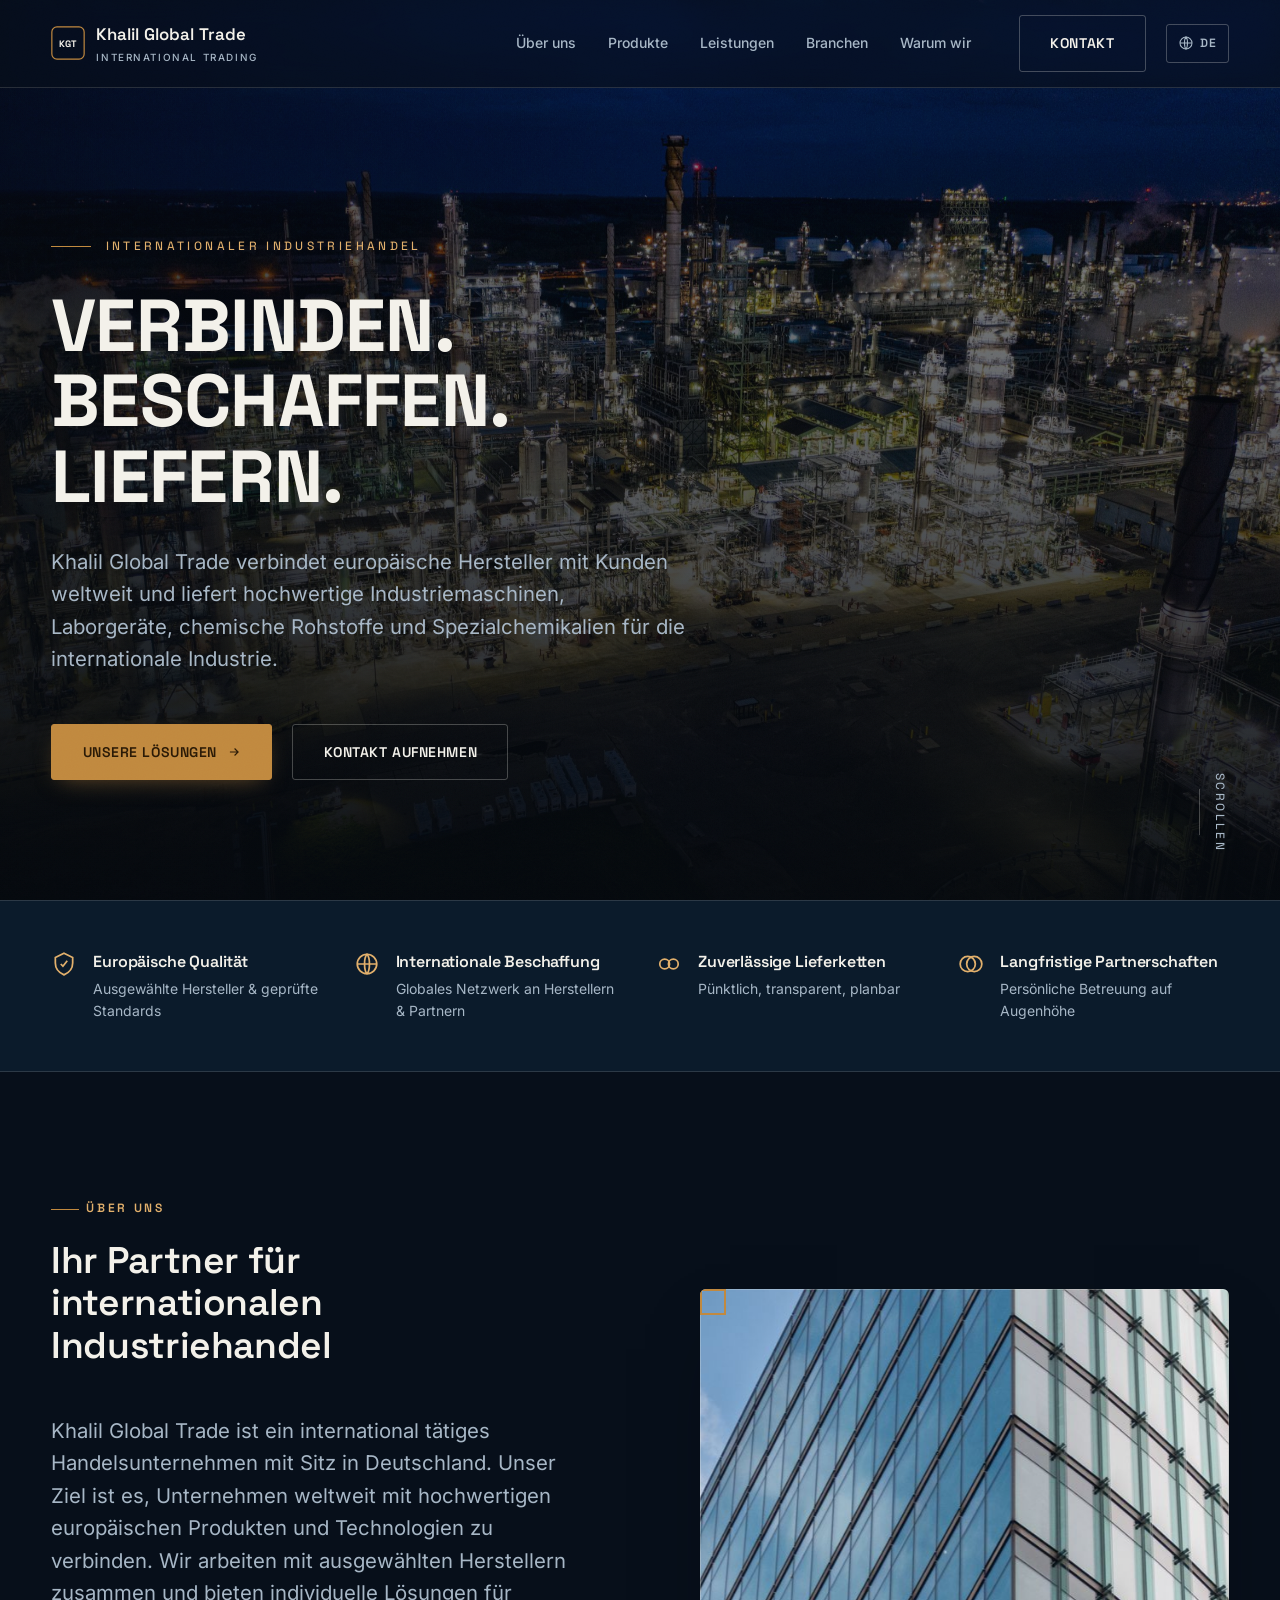
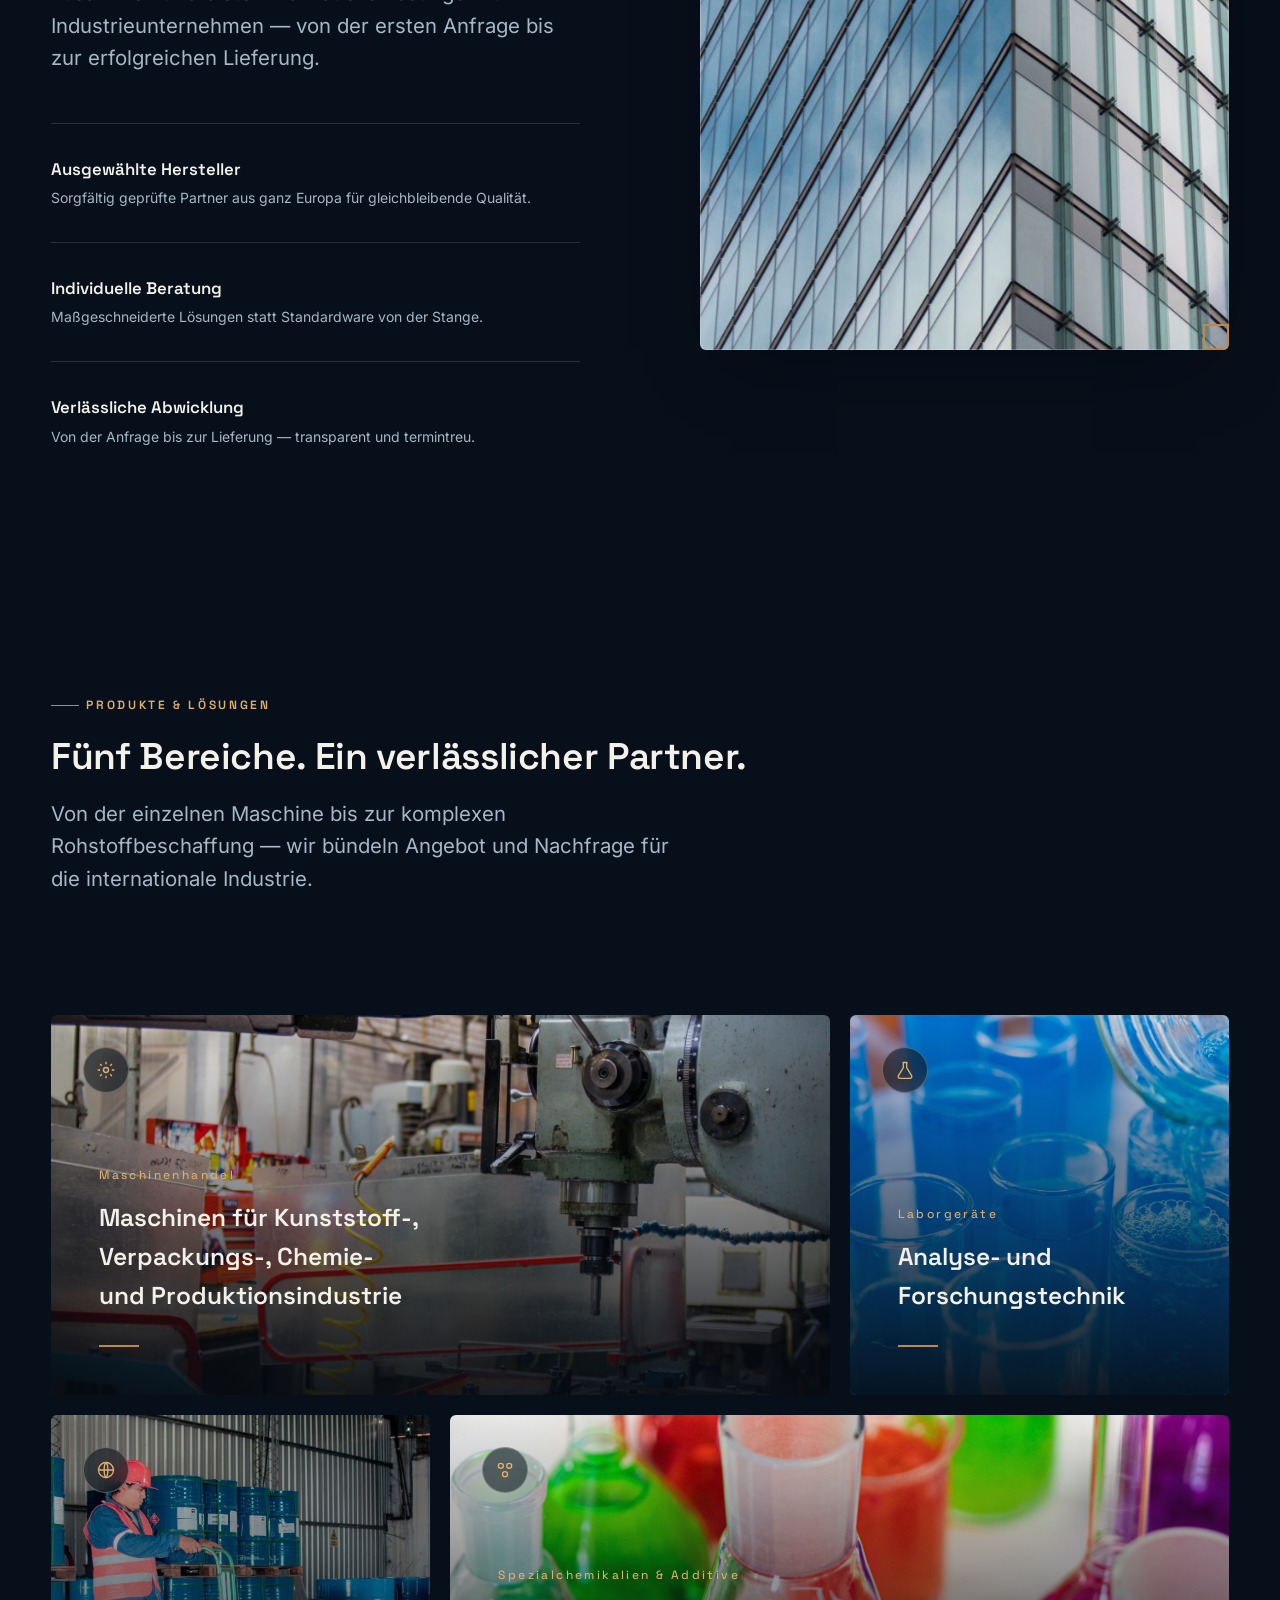
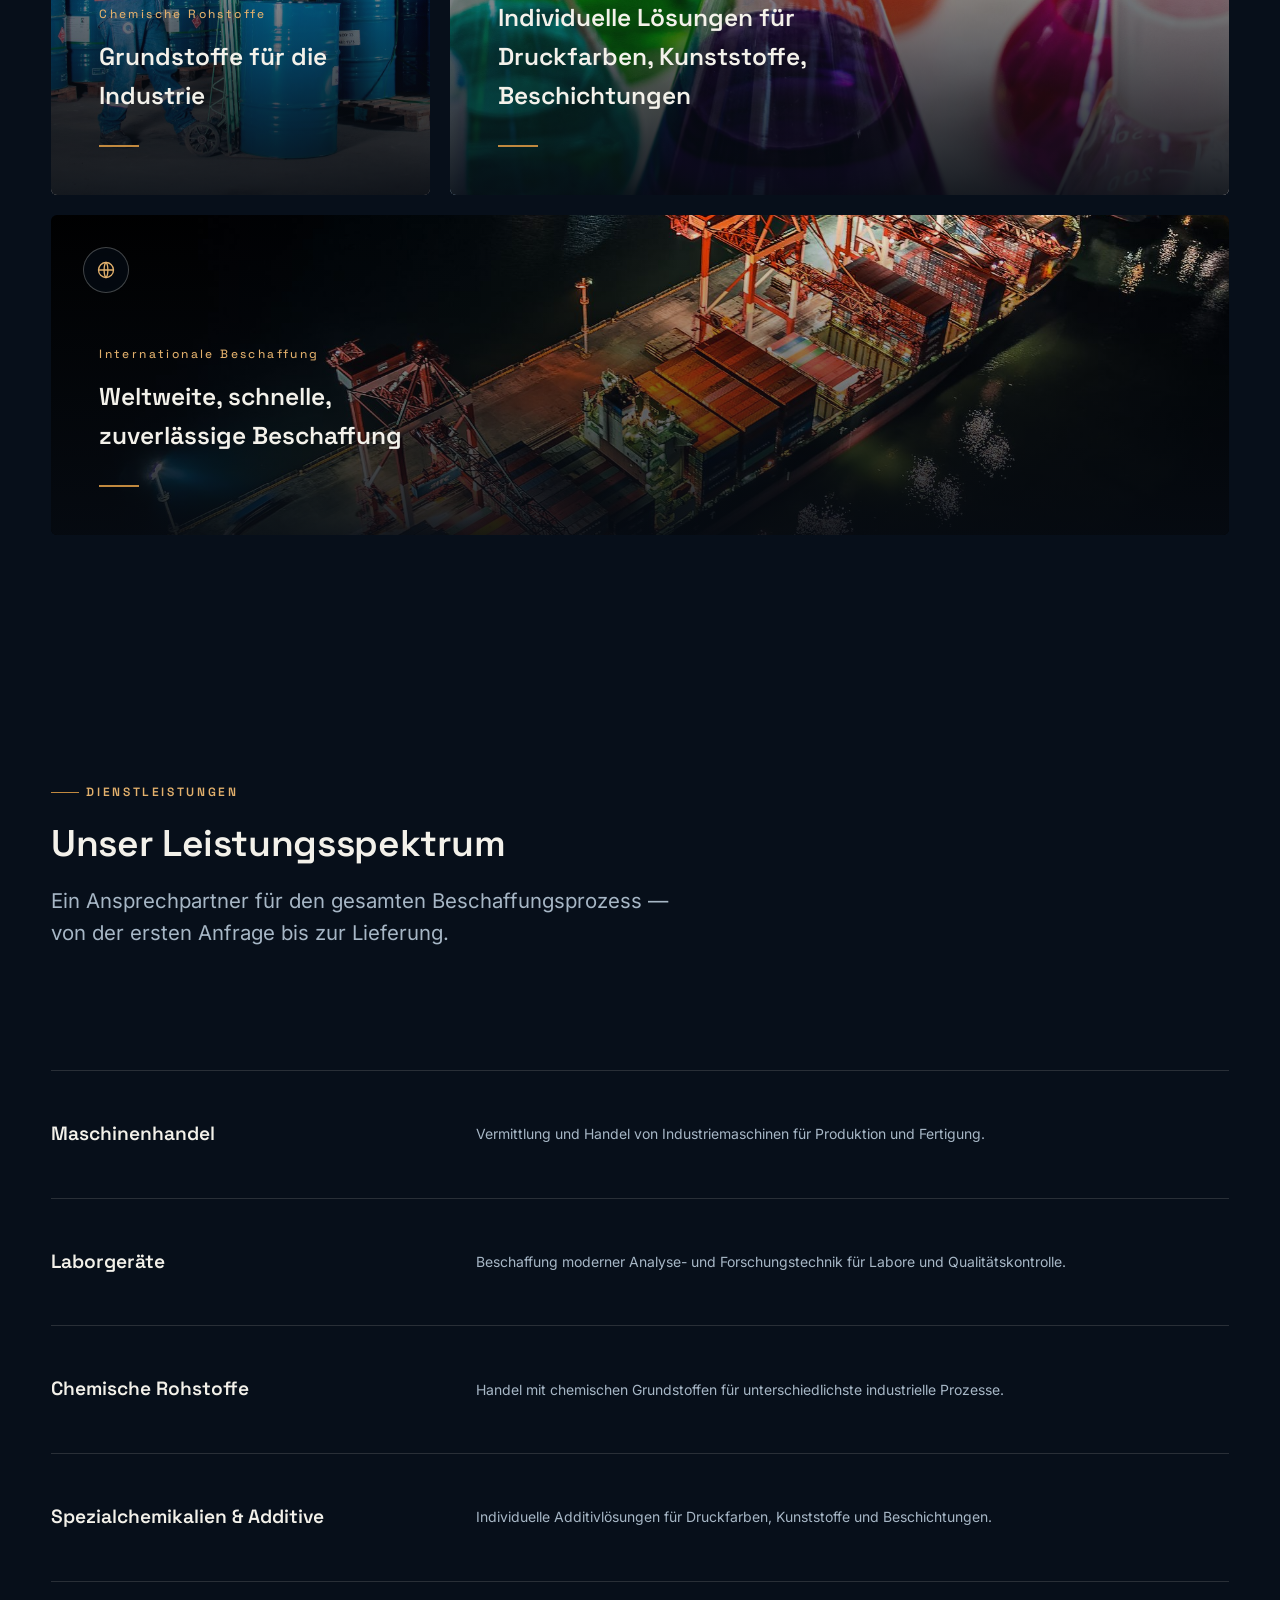
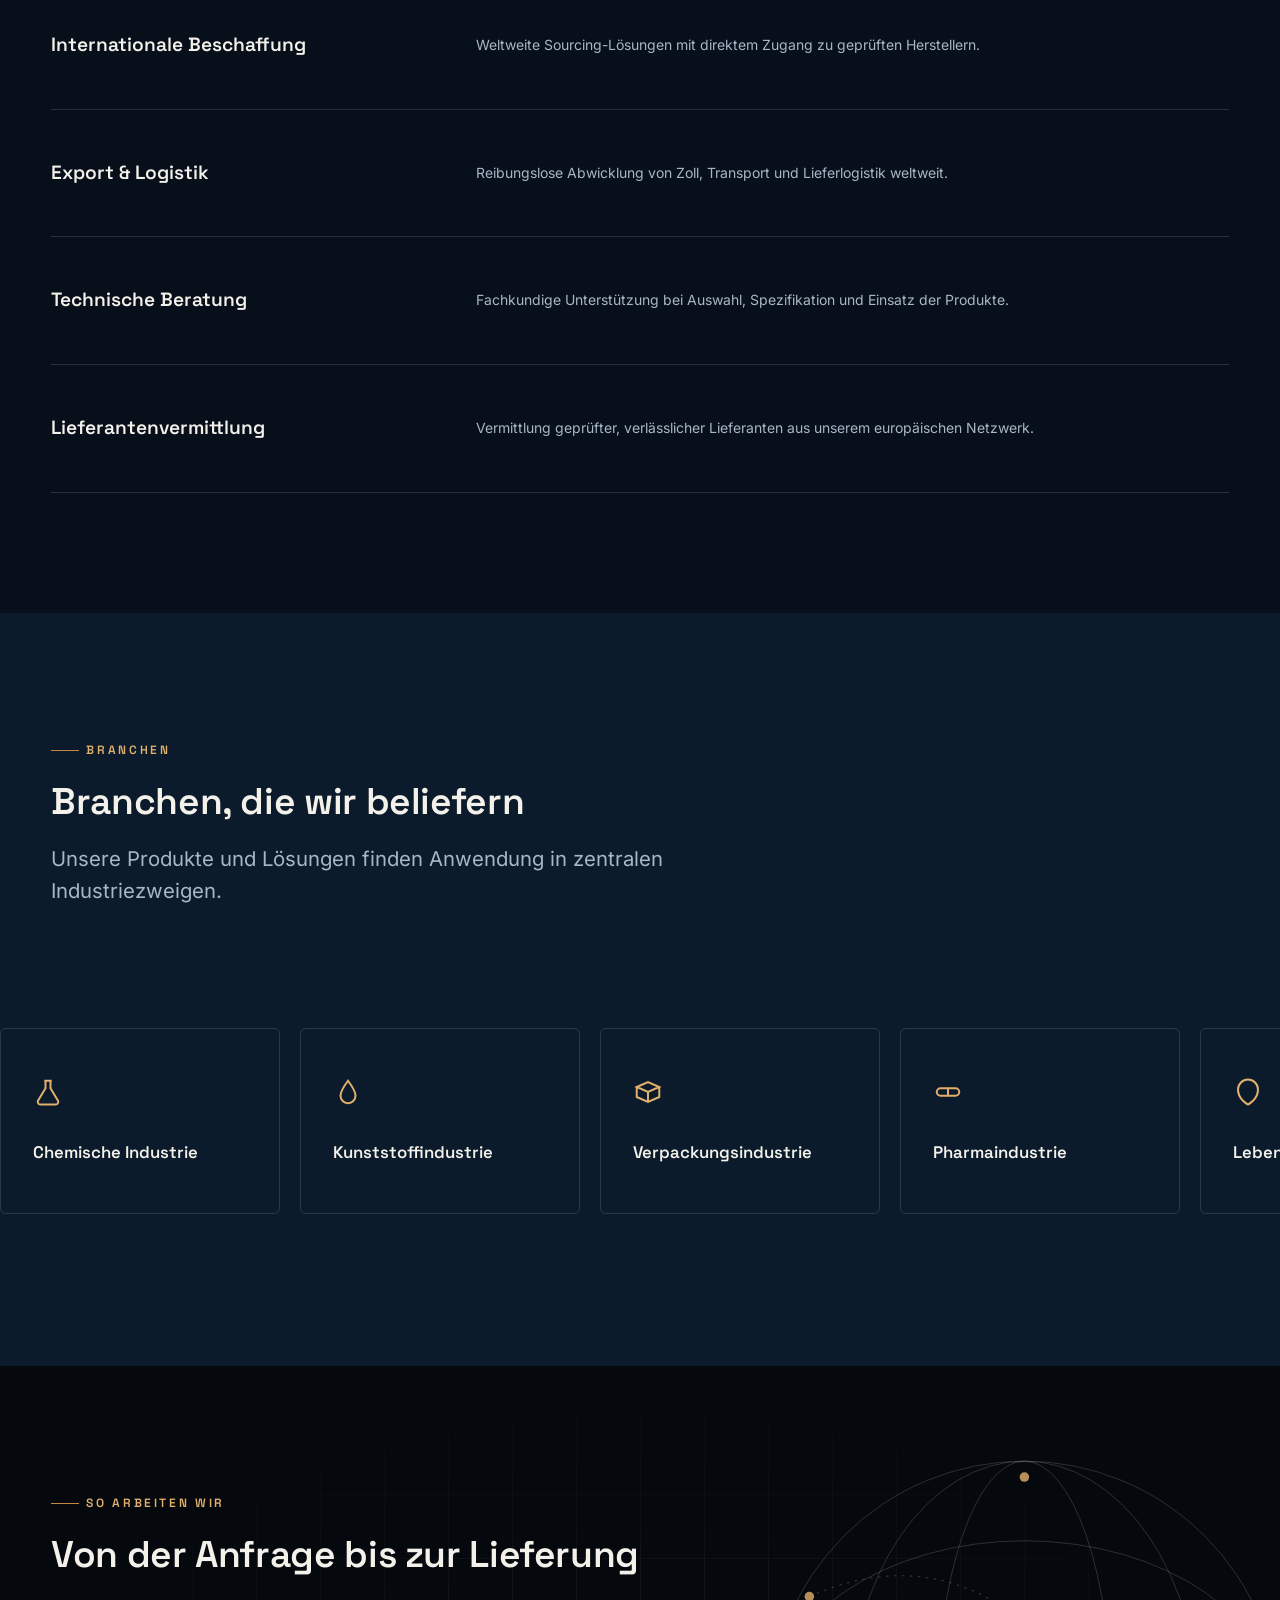
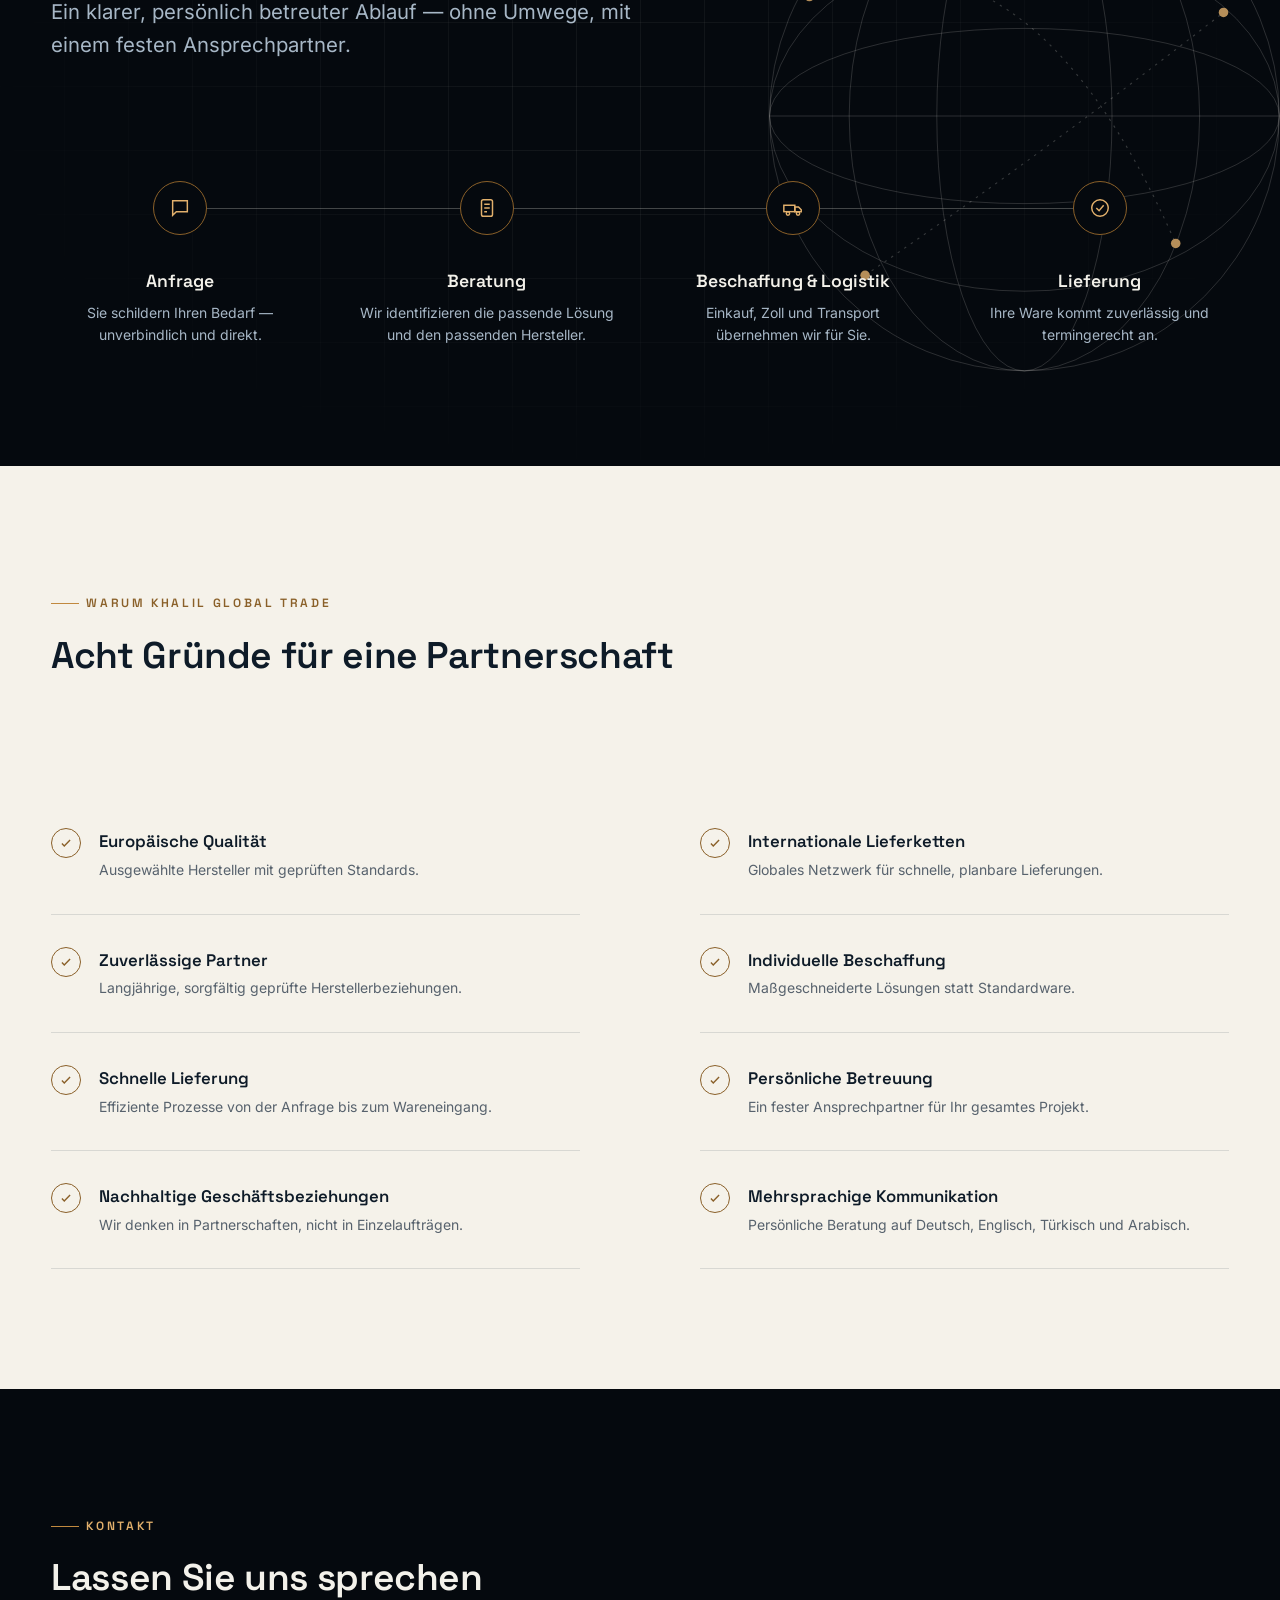
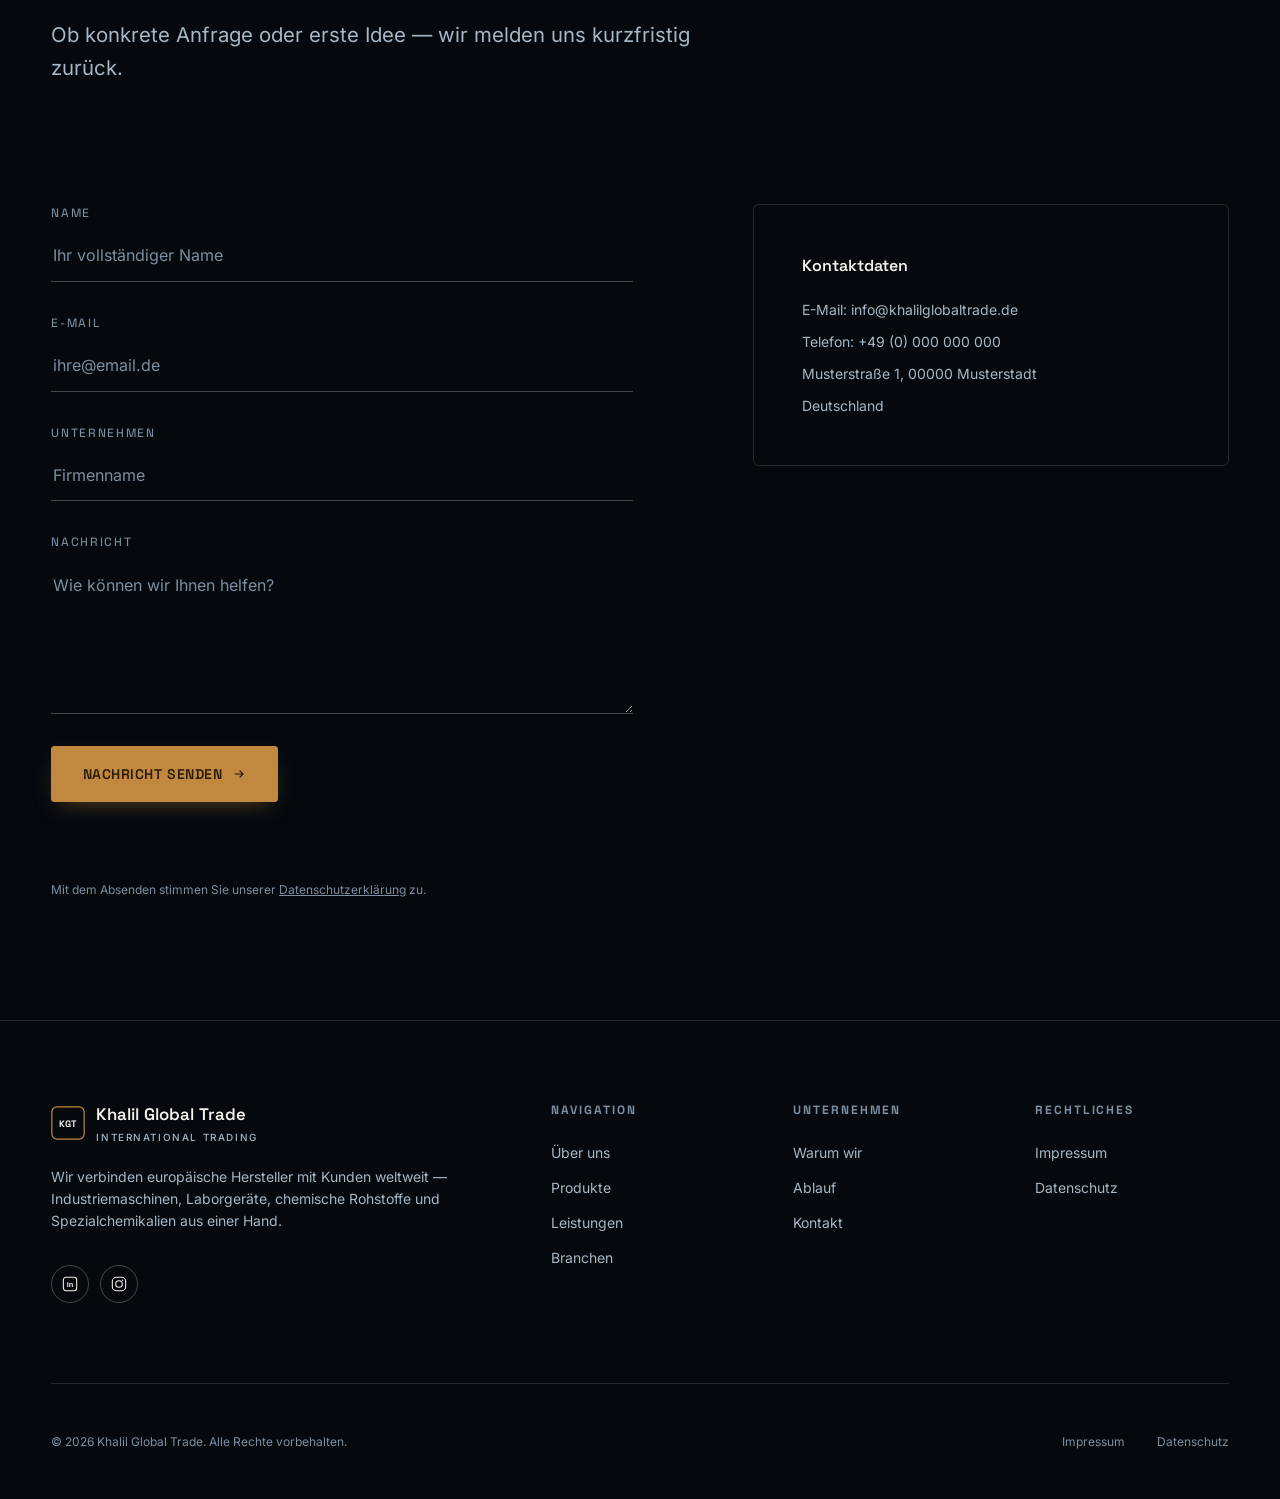
==== commit 3aabfc48: "Add php contact, add content for impressum and datenschutz" ====
--- a/index.html
+++ b/index.html
@@ -6,7 +6,7 @@
 <title>Khalil Global Trade — Industriemaschinen, Laborgeräte & Chemische Rohstoffe weltweit</title>
 <meta name="description" content="Khalil Global Trade verbindet europäische Hersteller mit Kunden weltweit. Handel mit Industriemaschinen, Laborgeräten, chemischen Rohstoffen und internationale Beschaffung.">
 <meta name="robots" content="index, follow">
-<link rel="canonical" href="https://www.khalil-global-trade.de/">
+<link rel="canonical" href="https://www.khalilglobaltrade.de/">
 
 <!-- Open Graph -->
 <meta property="og:type" content="website">
@@ -15,7 +15,7 @@
 <meta property="og:description" content="Internationaler Handel mit Industriemaschinen, Laborgeräten, chemischen Rohstoffen und Spezialchemikalien. Zuverlässige Beschaffung für die globale Industrie.">
 <meta property="og:image" content="/assets/img/hero-refinery.jpg">
 <meta property="og:locale" content="de_DE">
-<meta property="og:url" content="https://www.khalil-global-trade.de/">
+<meta property="og:url" content="https://www.khalilglobaltrade.de/">
 
 <meta name="twitter:card" content="summary_large_image">
 <meta name="twitter:title" content="Khalil Global Trade — Verbinden. Beschaffen. Liefern.">
@@ -30,9 +30,9 @@
   "@context": "https://schema.org",
   "@type": "Organization",
   "name": "Khalil Global Trade",
-  "url": "https://www.khalil-global-trade.de/",
+  "url": "https://www.khalilglobaltrade.de/",
   "description": "Internationales Handelsunternehmen für Industriemaschinen, Laborgeräte, chemische Rohstoffe und Spezialchemikalien.",
-  "email": "info@khalil-global-trade.de",
+  "email": "info@khalilglobaltrade.de",
   "address": {
     "@type": "PostalAddress",
     "streetAddress": "Musterstraße 1",
@@ -48,7 +48,7 @@
   "@context": "https://schema.org",
   "@type": "WebSite",
   "name": "Khalil Global Trade",
-  "url": "https://www.khalil-global-trade.de/",
+  "url": "https://www.khalilglobaltrade.de/",
   "inLanguage": "de-DE"
 }
 </script>
@@ -516,35 +516,49 @@
       </div>
 
       <div class="contact-grid" style="margin-top:var(--space-2xl);">
-        <form class="contact-form" id="contact-form" data-reveal>
+        <form class="contact-form" id="contact-form" action="contact.php" method="POST" autocomplete="on" data-reveal>
           <div class="field">
             <label for="cf-name" data-i18n="contact.form.nameLabel">Name</label>
-            <input id="cf-name" name="name" type="text" data-i18n-placeholder="contact.form.namePlaceholder" placeholder="Ihr vollständiger Name" required>
+            <input id="cf-name" name="name" type="text" data-i18n-placeholder="contact.form.namePlaceholder" placeholder="Ihr vollständiger Name" autocomplete="name" maxlength="100" required>
           </div>
           <div class="field">
             <label for="cf-email" data-i18n="contact.form.emailLabel">E-Mail</label>
-            <input id="cf-email" name="email" type="email" data-i18n-placeholder="contact.form.emailPlaceholder" placeholder="ihre@email.de" required>
+            <input id="cf-email" name="email" type="email" data-i18n-placeholder="contact.form.emailPlaceholder" placeholder="ihre@email.de" autocomplete="email" maxlength="190" required>
           </div>
           <div class="field">
             <label for="cf-company" data-i18n="contact.form.companyLabel">Unternehmen</label>
-            <input id="cf-company" name="company" type="text" data-i18n-placeholder="contact.form.companyPlaceholder" placeholder="Firmenname">
+            <input id="cf-company" name="company" type="text" data-i18n-placeholder="contact.form.companyPlaceholder" placeholder="Firmenname" autocomplete="organization" maxlength="150">
           </div>
           <div class="field">
             <label for="cf-message" data-i18n="contact.form.messageLabel">Nachricht</label>
-            <textarea id="cf-message" name="message" rows="5" data-i18n-placeholder="contact.form.messagePlaceholder" placeholder="Wie können wir Ihnen helfen?" required></textarea>
-          </div>
+            <textarea id="cf-message" name="message" rows="5" data-i18n-placeholder="contact.form.messagePlaceholder" placeholder="Wie können wir Ihnen helfen?" maxlength="5000" required></textarea>
+          </div>
+
+          <!-- Honeypot: unsichtbar für Menschen, wird von den meisten Spam-Bots ausgefüllt.
+               Absichtlich kein "honeypot"/"bot"-Name, damit smarte Bots es nicht erkennen. -->
+          <div class="hp-field" aria-hidden="true">
+            <label for="cf-website">Website</label>
+            <input type="text" id="cf-website" name="website" tabindex="-1" autocomplete="off">
+          </div>
+          <input type="hidden" id="cf-csrf" name="csrf_token" value="">
+
           <button class="btn btn--primary" type="submit" style="justify-self:start;">
             <span data-i18n="contact.form.submit">Nachricht senden</span>
             <svg viewBox="0 0 24 24" fill="none" stroke="currentColor" stroke-width="2"><path d="M5 12H19M13 6L19 12L13 18"/></svg>
           </button>
-          <p class="form-note" data-i18n="contact.form.note">Hinweis: Die Formularanbindung an ein Backend ist nicht Teil dieses Durchgangs.</p>
+          <p class="form-status" id="cf-status" role="status" aria-live="polite"></p>
+          <p class="form-note">
+            <span data-i18n="contact.form.noteBefore">Mit dem Absenden stimmen Sie unserer</span>
+            <a href="datenschutz.html" data-i18n="contact.form.notePrivacyLink">Datenschutzerklärung</a>
+            <span data-i18n="contact.form.noteAfter">zu.</span>
+          </p>
         </form>
 
         <div class="contact-info" data-reveal data-reveal-delay="150">
           <div class="contact-card">
             <h3 data-i18n="contact.info.heading">Kontaktdaten</h3>
             <ul>
-              <li><span data-i18n="contact.info.emailLabel">E-Mail:</span> <a data-config="email" href="#">info@khalil-global-trade.de</a></li>
+              <li><span data-i18n="contact.info.emailLabel">E-Mail:</span> <a data-config="email" href="#">info@khalilglobaltrade.de</a></li>
               <li><span data-i18n="contact.info.phoneLabel">Telefon:</span> <a data-config="phone" href="#">+49 (0) 000 000 000</a></li>
               <li data-config="address">Musterstraße 1, 00000 Musterstadt</li>
               <li data-i18n="contact.info.country">Deutschland</li>
@@ -575,6 +589,9 @@
           <a href="#" data-i18n-aria="footer.linkedinLabel" aria-label="Khalil Global Trade auf LinkedIn">
             <svg viewBox="0 0 24 24" aria-hidden="true"><rect x="2" y="2" width="20" height="20" rx="4" fill="none" stroke="currentColor" stroke-width="1.6"/><text x="12" y="16.5" font-family="Arial, sans-serif" font-size="11" font-weight="700" text-anchor="middle" fill="currentColor">in</text></svg>
           </a>
+          <a href="#" data-i18n-aria="footer.instagramLabel" aria-label="Khalil Global Trade auf Instagram">
+            <svg viewBox="0 0 24 24" aria-hidden="true"><rect x="2" y="2" width="20" height="20" rx="6" fill="none" stroke="currentColor" stroke-width="1.6"/><circle cx="12" cy="12" r="5" fill="none" stroke="currentColor" stroke-width="1.6"/><circle cx="17.5" cy="6.5" r="1.1" fill="currentColor"/></svg>
+          </a>
         </div>
       </div>
       <div class="footer-col">
--- a/css/styles.css
+++ b/css/styles.css
@@ -67,6 +67,9 @@
   --c-line-on-dark-strong: rgba(243, 241, 234, 0.26);
   --c-line-on-light: rgba(14, 27, 40, 0.12);
 
+  --c-success: #6fae7f;
+  --c-danger: #d8746c;
+
   /* ---- Typography ---- */
   --font-display: 'Space Grotesk', 'Helvetica Neue', Arial, sans-serif;
   --font-body: 'Inter', -apple-system, BlinkMacSystemFont, 'Segoe UI', Arial, sans-serif;
@@ -305,6 +308,12 @@
   padding-block: var(--space-2xl);
 }
 
+/* Für Seiten ohne Hero (Impressum, Datenschutz): Ausgleich für den
+   fixierten Header, da dieser keinen Platz mehr im Dokumentfluss belegt. */
+.page-main {
+  padding-top: calc(var(--header-h) + var(--space-2xl));
+}
+
 .section--dark {
   background: var(--c-navy-950);
   color: var(--c-ink-on-dark);
@@ -398,8 +407,10 @@
    ========================================================================== */
 
 .site-header {
-  position: sticky;
+  position: fixed;
   top: 0;
+  left: 0;
+  right: 0;
   z-index: 100;
   height: var(--header-h);
   display: flex;
@@ -1493,6 +1504,44 @@
   color: var(--c-muted-on-dark-2);
 }
 
+.form-note a {
+  color: var(--c-muted-on-dark-2);
+  text-decoration: underline;
+}
+
+/* Honeypot field: kept in the accessibility/tab order out of the way of
+   real users, but never display:none — simple bots skip display:none
+   fields, so an off-screen field catches more of them. */
+.hp-field {
+  position: absolute;
+  left: -9999px;
+  width: 1px;
+  height: 1px;
+  overflow: hidden;
+}
+
+.form-status {
+  font-size: var(--fs-micro);
+  min-height: 1.2em;
+}
+
+.form-status[data-state="sending"] {
+  color: var(--c-muted-on-dark-2);
+}
+
+.form-status[data-state="success"] {
+  color: var(--c-success);
+}
+
+.form-status[data-state="error"] {
+  color: var(--c-danger);
+}
+
+.contact-form button[disabled] {
+  opacity: 0.6;
+  cursor: not-allowed;
+}
+
 .contact-info {
   display: flex;
   flex-direction: column;
@@ -1525,6 +1574,73 @@
 
 .contact-card a:hover {
   color: var(--c-accent-light);
+}
+
+/* ==========================================================================
+   Rechtstexte (Impressum, Datenschutz)
+   ========================================================================== */
+
+.legal-content section + section {
+  margin-top: var(--space-xl);
+}
+
+.legal-content h2 {
+  font-family: var(--font-display);
+  font-size: 1.15rem;
+  font-weight: 600;
+  color: var(--c-ink-on-dark);
+  margin-bottom: var(--space-sm);
+}
+
+.legal-content p {
+  color: var(--c-muted-on-dark);
+  max-width: 42rem;
+}
+
+.legal-content p + p {
+  margin-top: 0.6rem;
+}
+
+.legal-content dl {
+  display: grid;
+  grid-template-columns: max-content 1fr;
+  gap: 0.5rem 1.5rem;
+  margin-top: var(--space-sm);
+}
+
+.legal-content dt {
+  font-family: var(--font-display);
+  font-size: var(--fs-micro);
+  letter-spacing: 0.1em;
+  text-transform: uppercase;
+  color: var(--c-muted-on-dark-2);
+}
+
+.legal-content dd {
+  margin: 0;
+  color: var(--c-ink-on-dark);
+}
+
+.legal-content a {
+  color: var(--c-muted-on-dark);
+  text-decoration: underline;
+}
+
+.legal-content a:hover {
+  color: var(--c-accent-light);
+}
+
+/* Markiert Angaben, die noch nachgetragen werden müssen. */
+.tbd {
+  display: inline-block;
+  font-family: var(--font-display);
+  font-size: 0.72em;
+  font-weight: 700;
+  letter-spacing: 0.06em;
+  color: var(--c-accent-light);
+  border: 1px solid var(--c-accent-dim);
+  border-radius: 4px;
+  padding: 0.05em 0.5em;
 }
 
 /* ==========================================================================
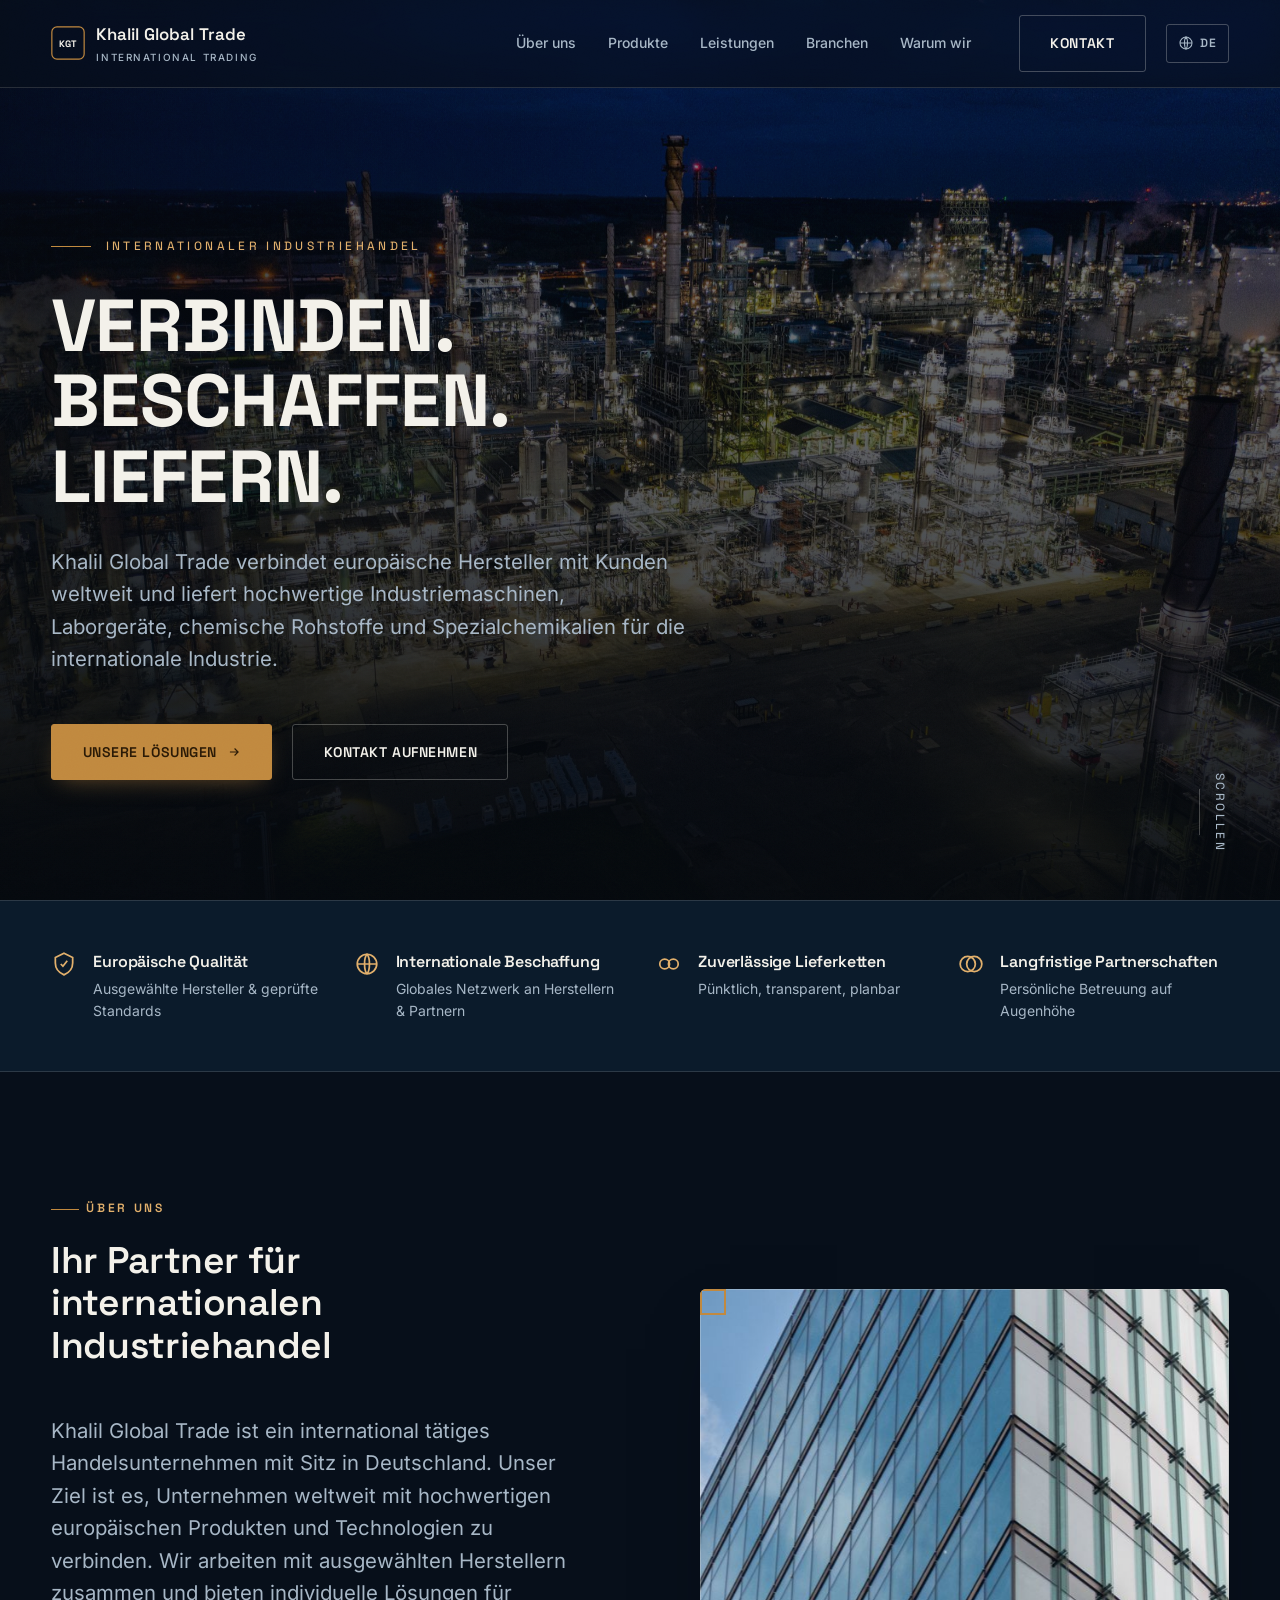
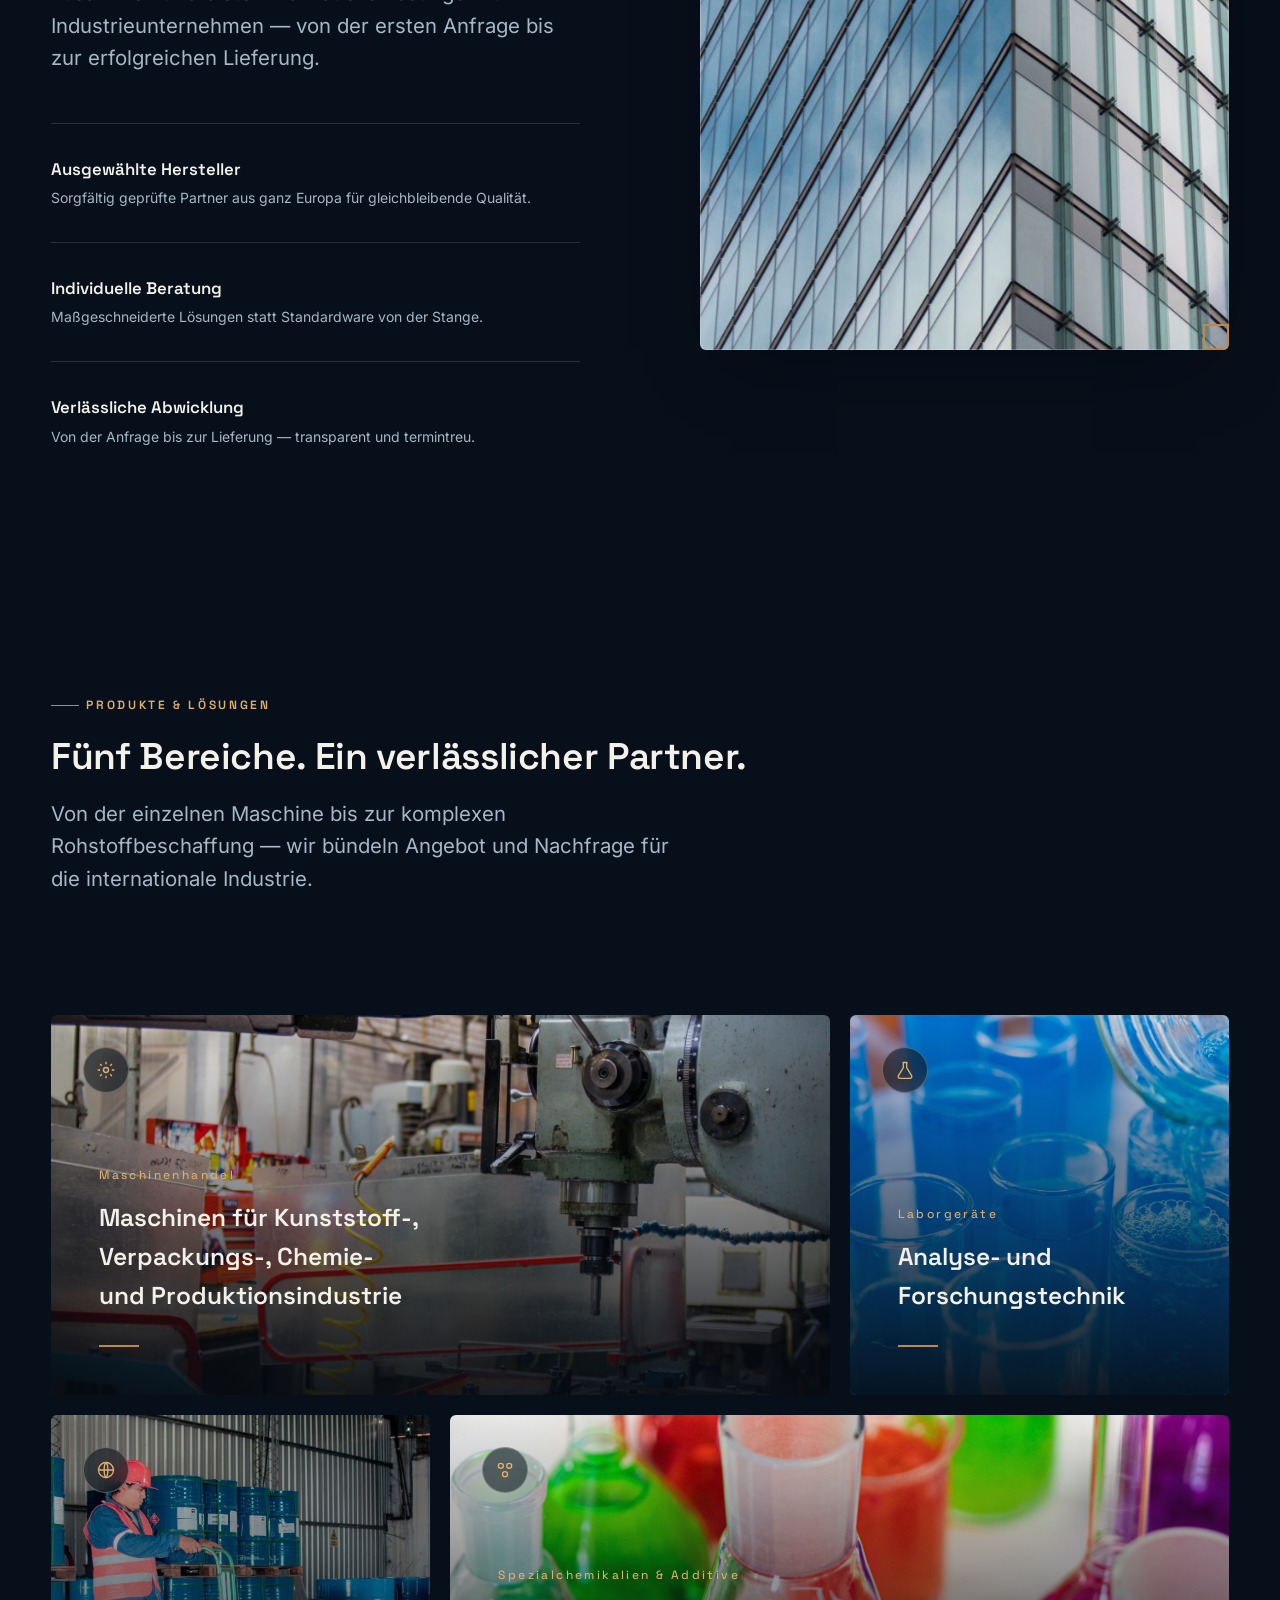
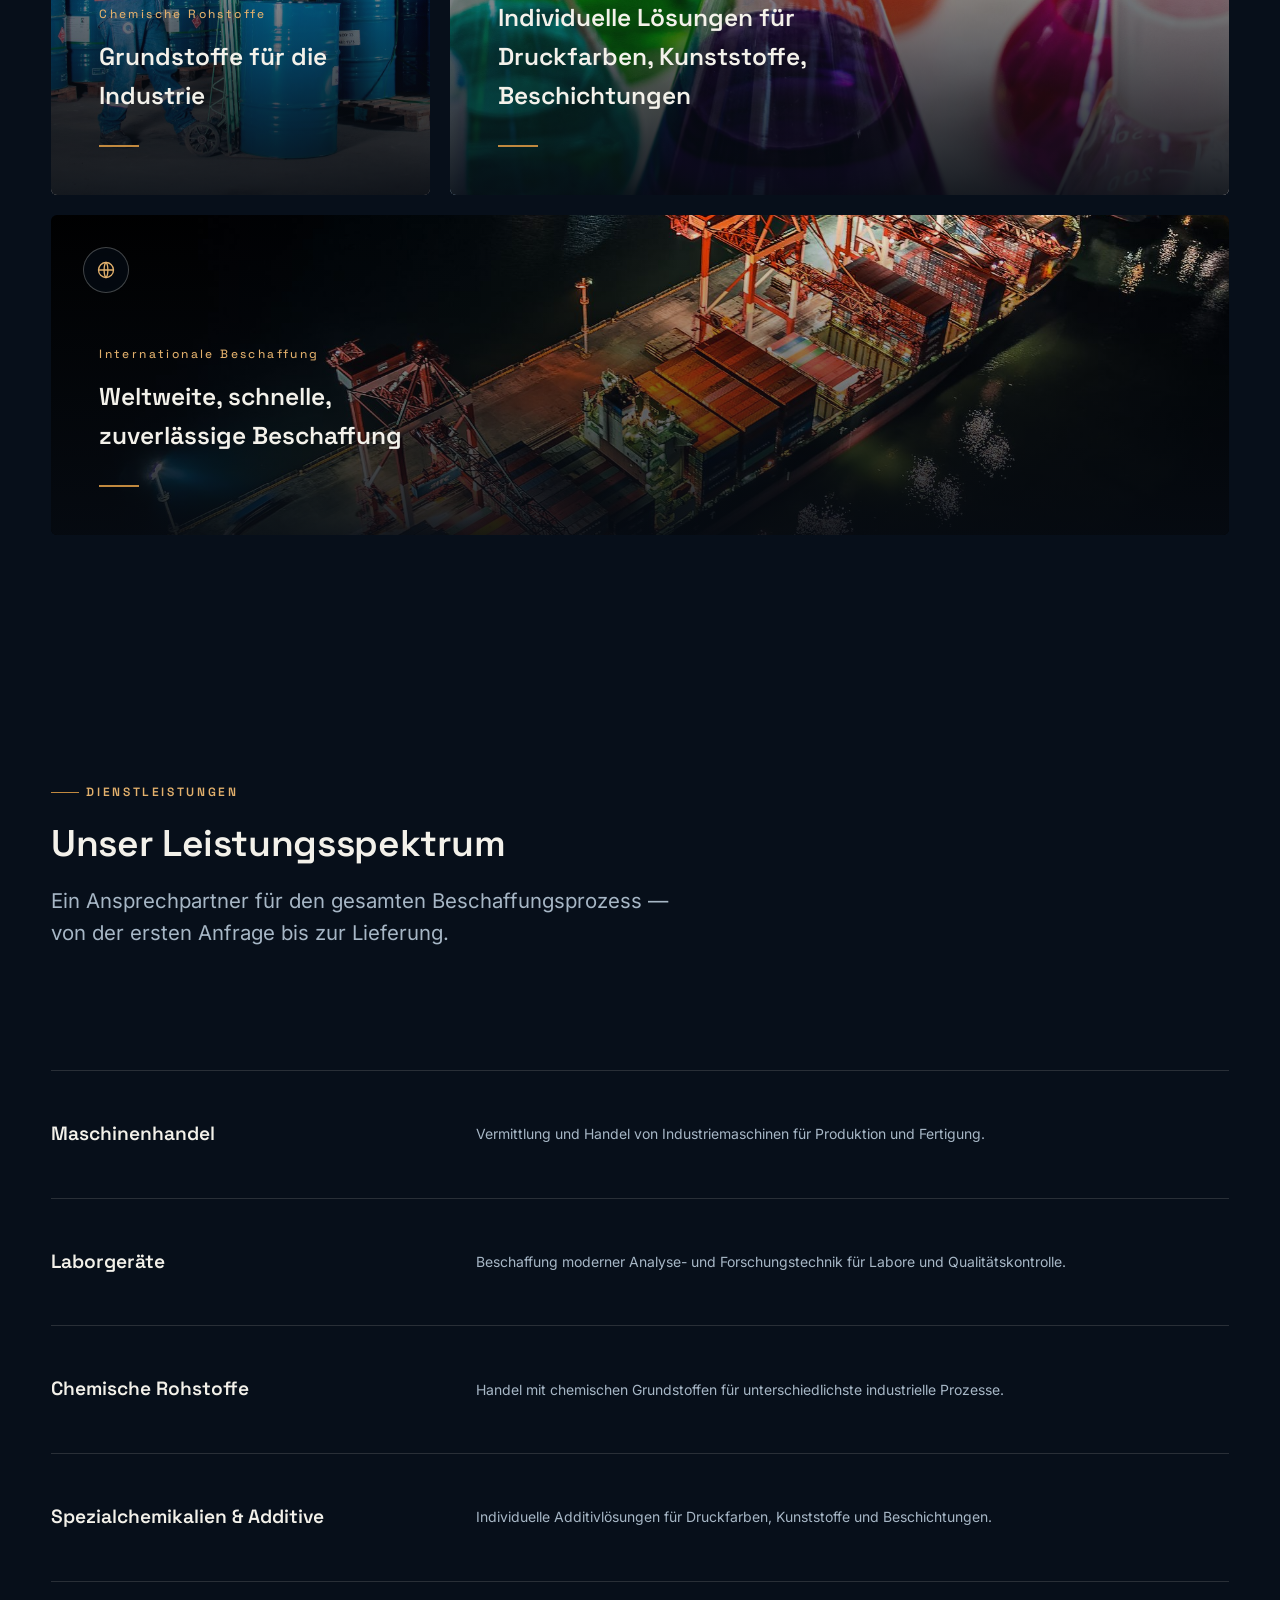
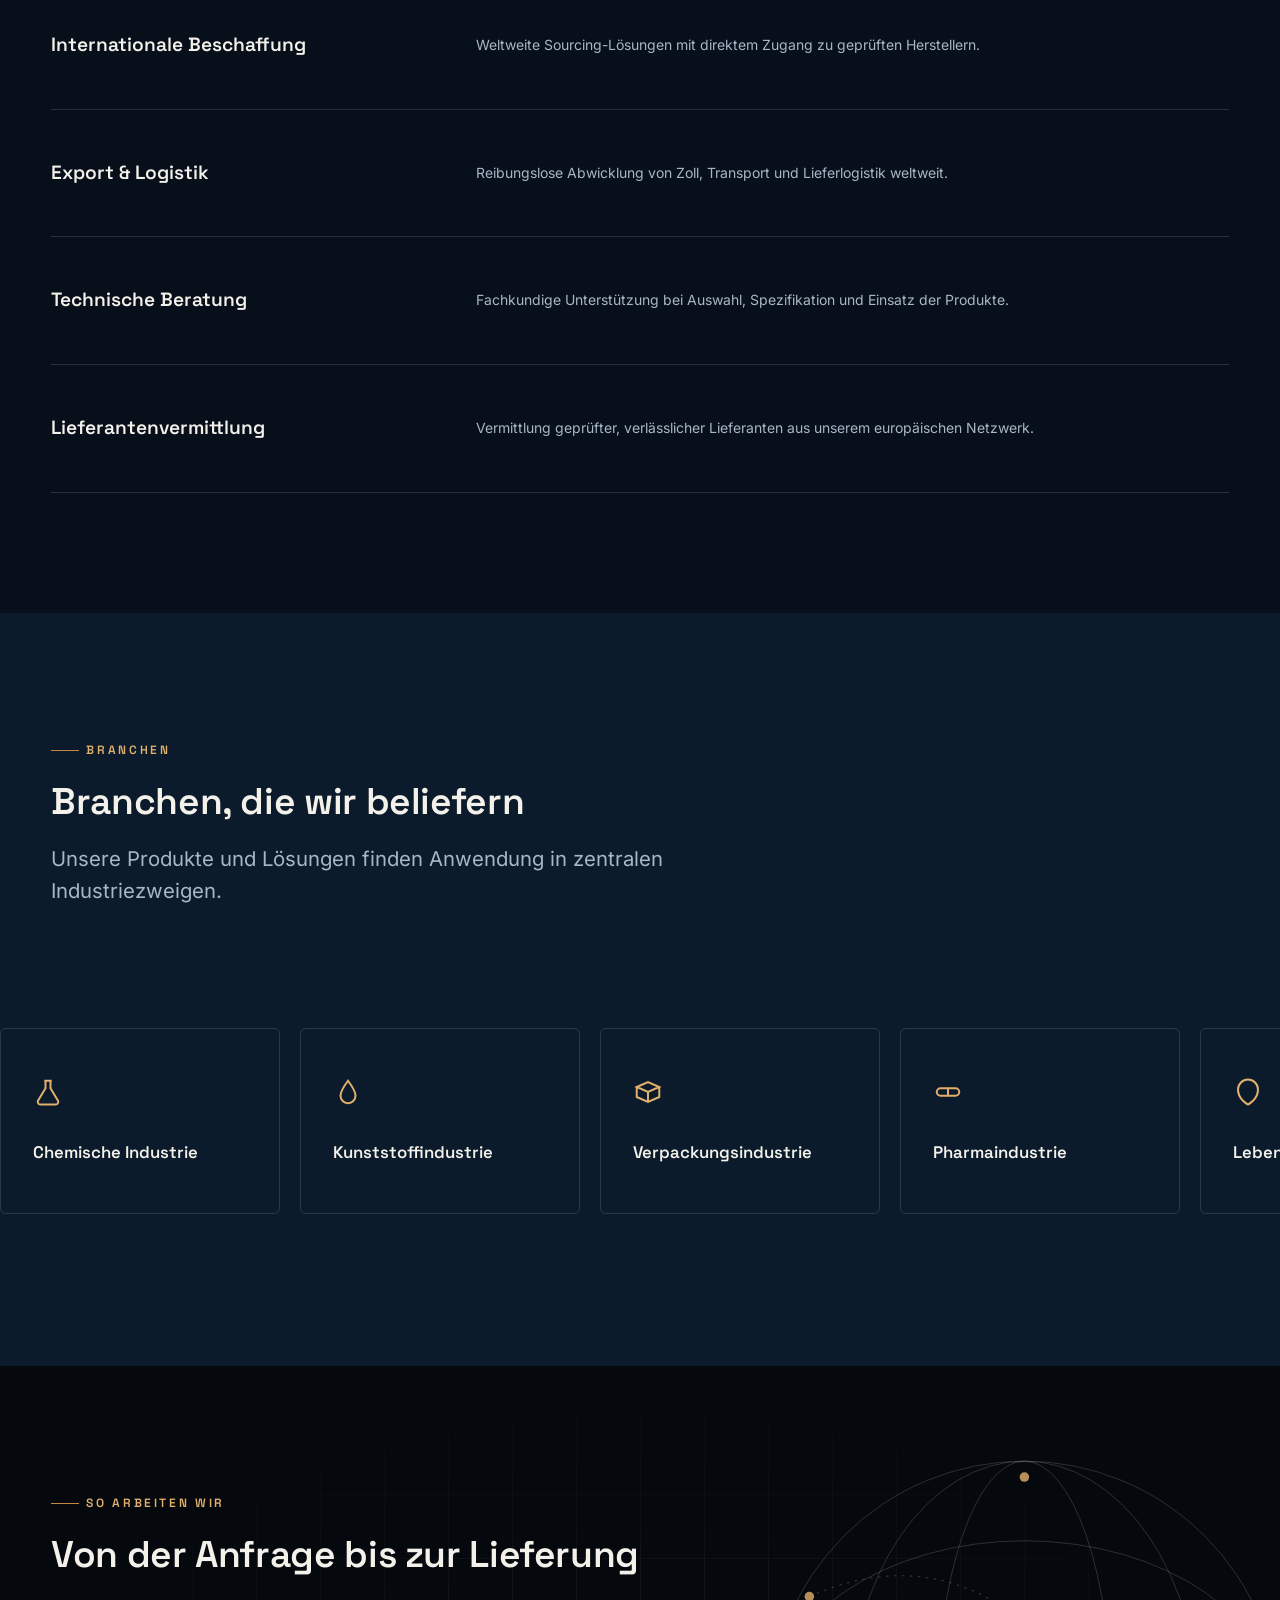
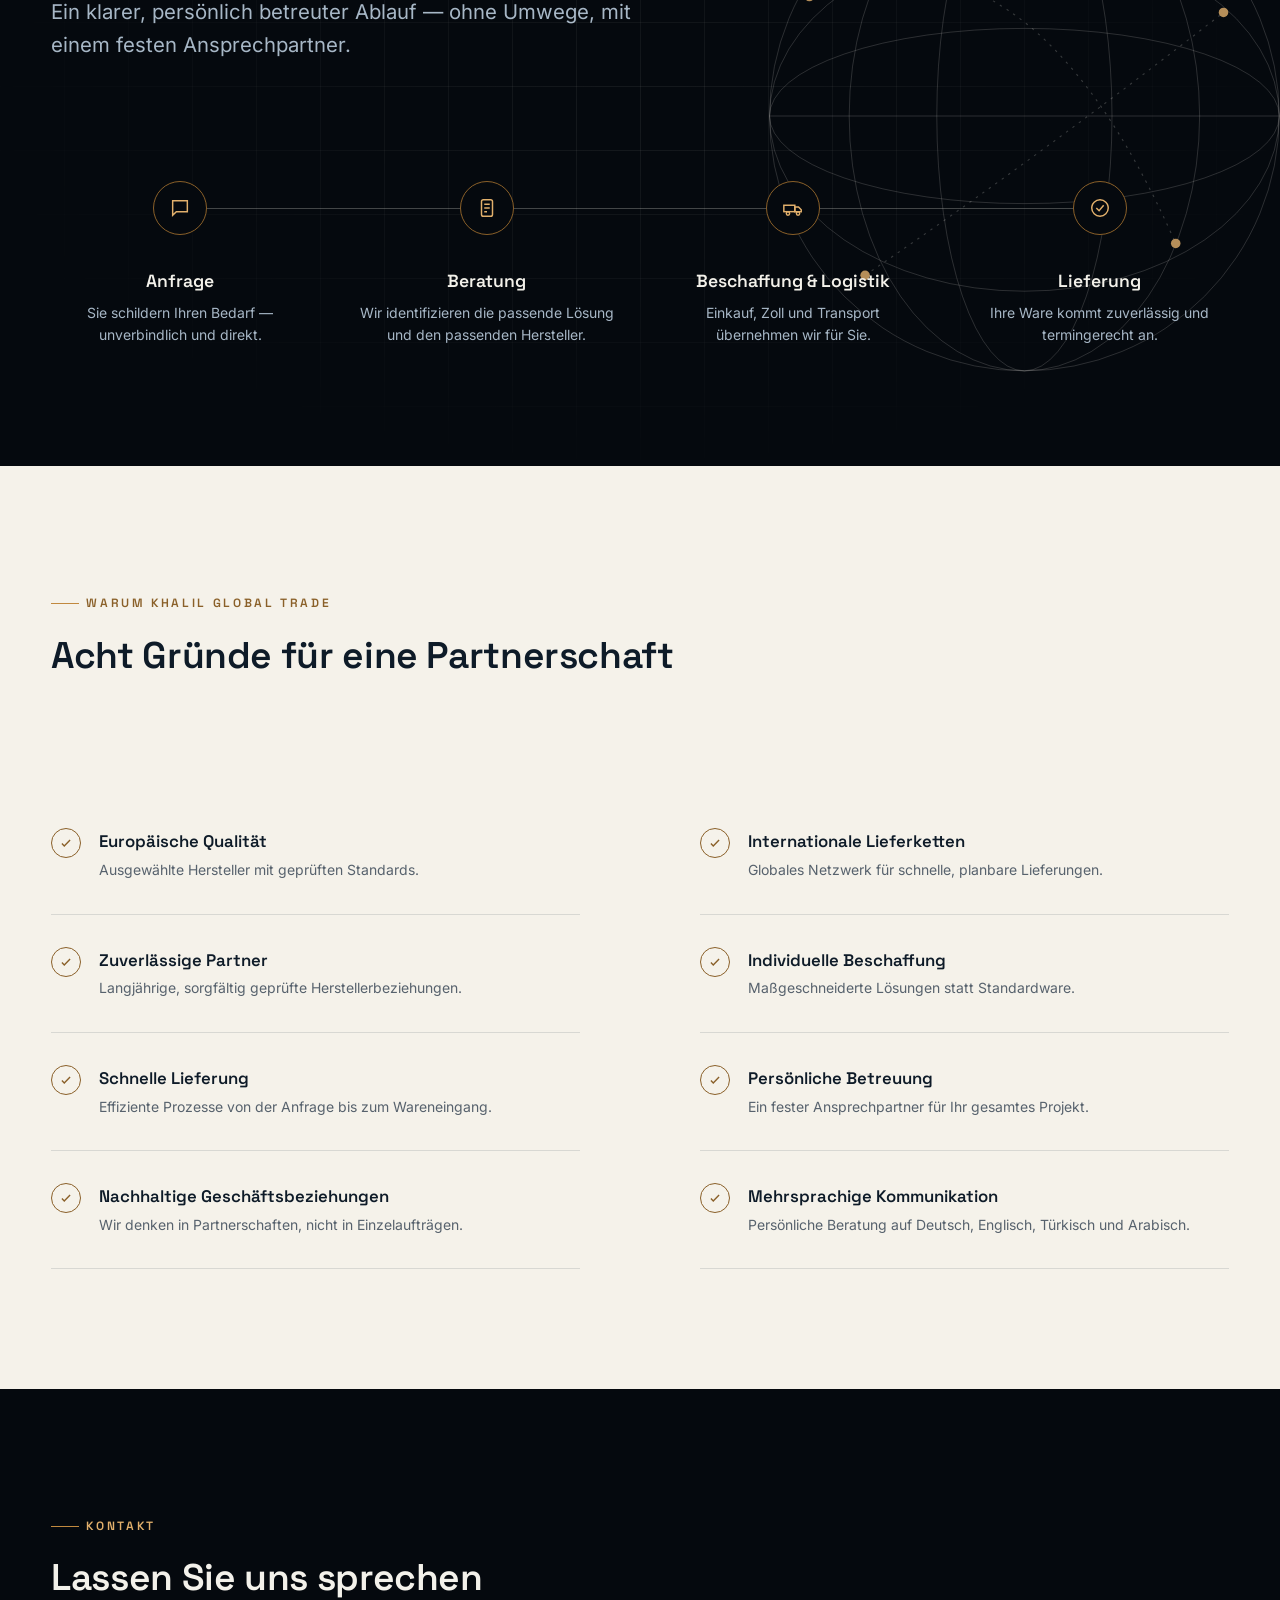
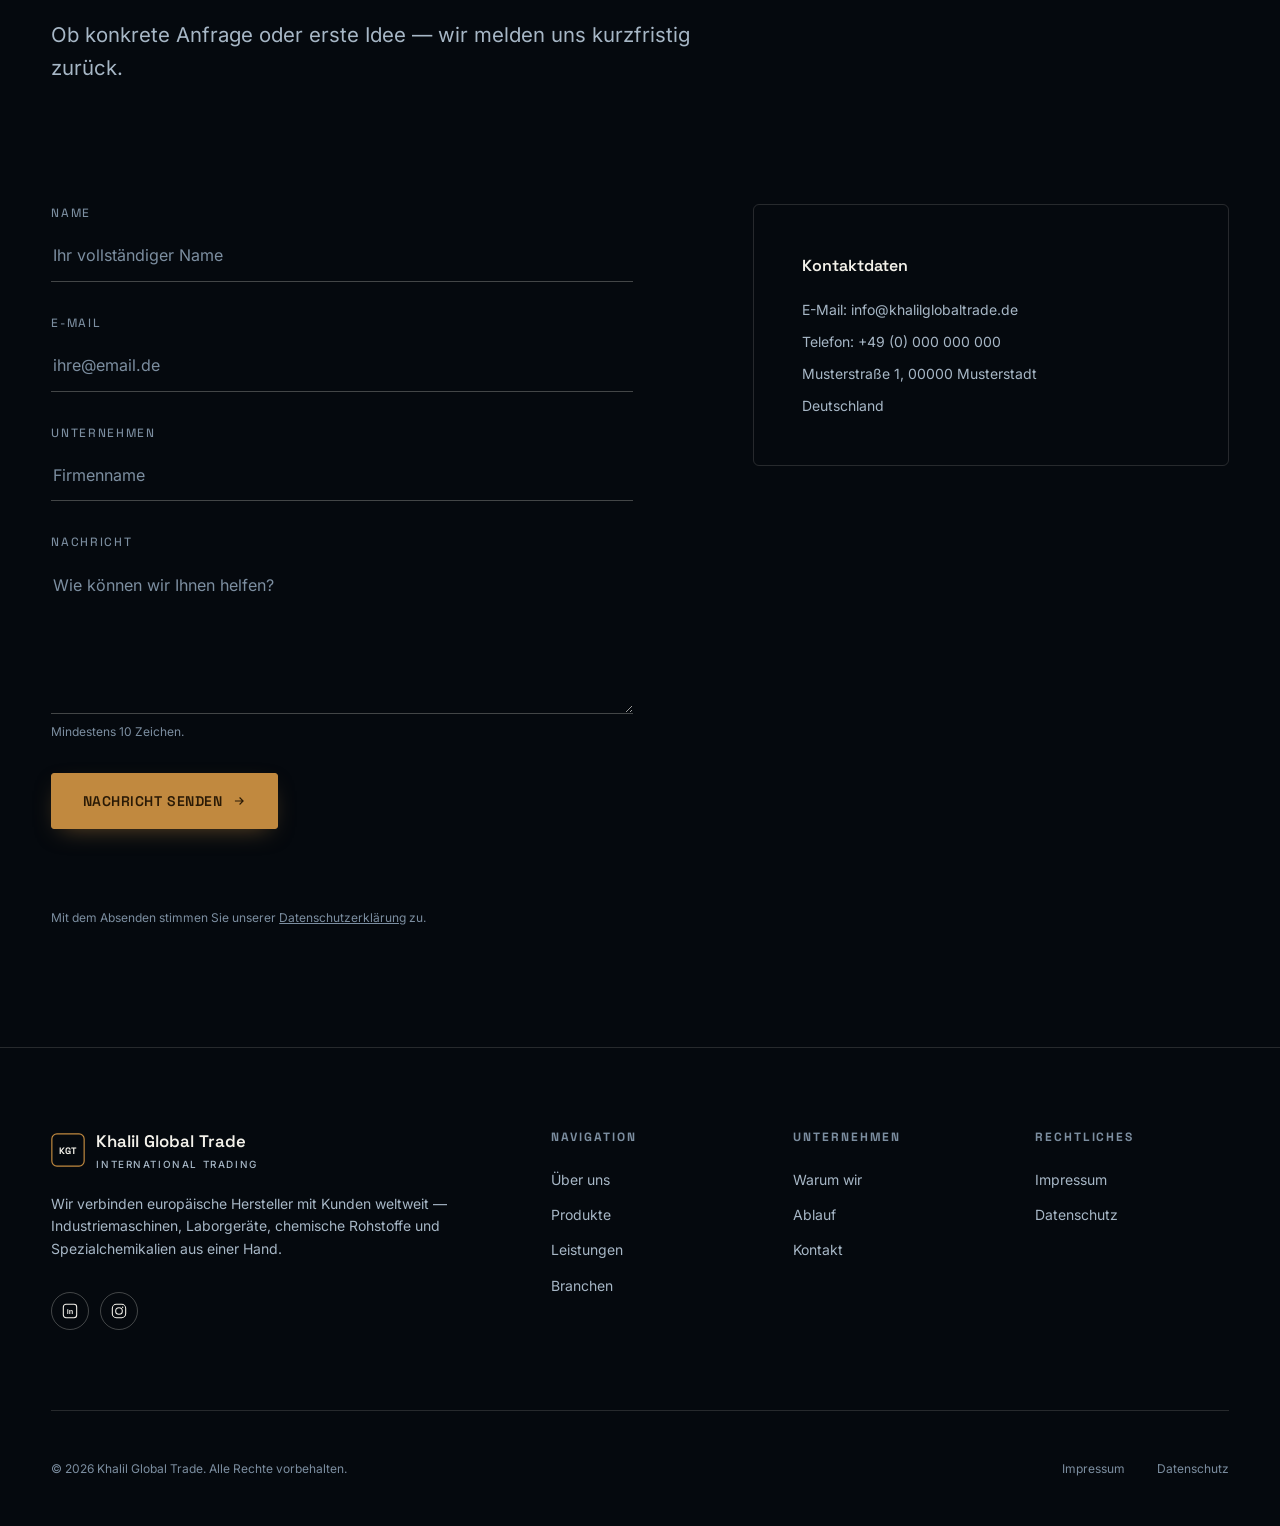
==== commit df2a128d: "Adjust legal pages" ====
--- a/index.html
+++ b/index.html
@@ -531,7 +531,8 @@
           </div>
           <div class="field">
             <label for="cf-message" data-i18n="contact.form.messageLabel">Nachricht</label>
-            <textarea id="cf-message" name="message" rows="5" data-i18n-placeholder="contact.form.messagePlaceholder" placeholder="Wie können wir Ihnen helfen?" maxlength="5000" required></textarea>
+            <textarea id="cf-message" name="message" rows="5" data-i18n-placeholder="contact.form.messagePlaceholder" placeholder="Wie können wir Ihnen helfen?" minlength="10" maxlength="5000" aria-describedby="cf-message-hint" required></textarea>
+            <span class="field-hint" id="cf-message-hint" data-i18n="contact.form.messageHint">Mindestens 10 Zeichen.</span>
           </div>
 
           <!-- Honeypot: unsichtbar für Menschen, wird von den meisten Spam-Bots ausgefüllt.
--- a/css/styles.css
+++ b/css/styles.css
@@ -1499,6 +1499,11 @@
   color: var(--c-muted-on-dark-2);
 }
 
+.field-hint {
+  font-size: var(--fs-micro);
+  color: var(--c-muted-on-dark-2);
+}
+
 .form-note {
   font-size: var(--fs-micro);
   color: var(--c-muted-on-dark-2);
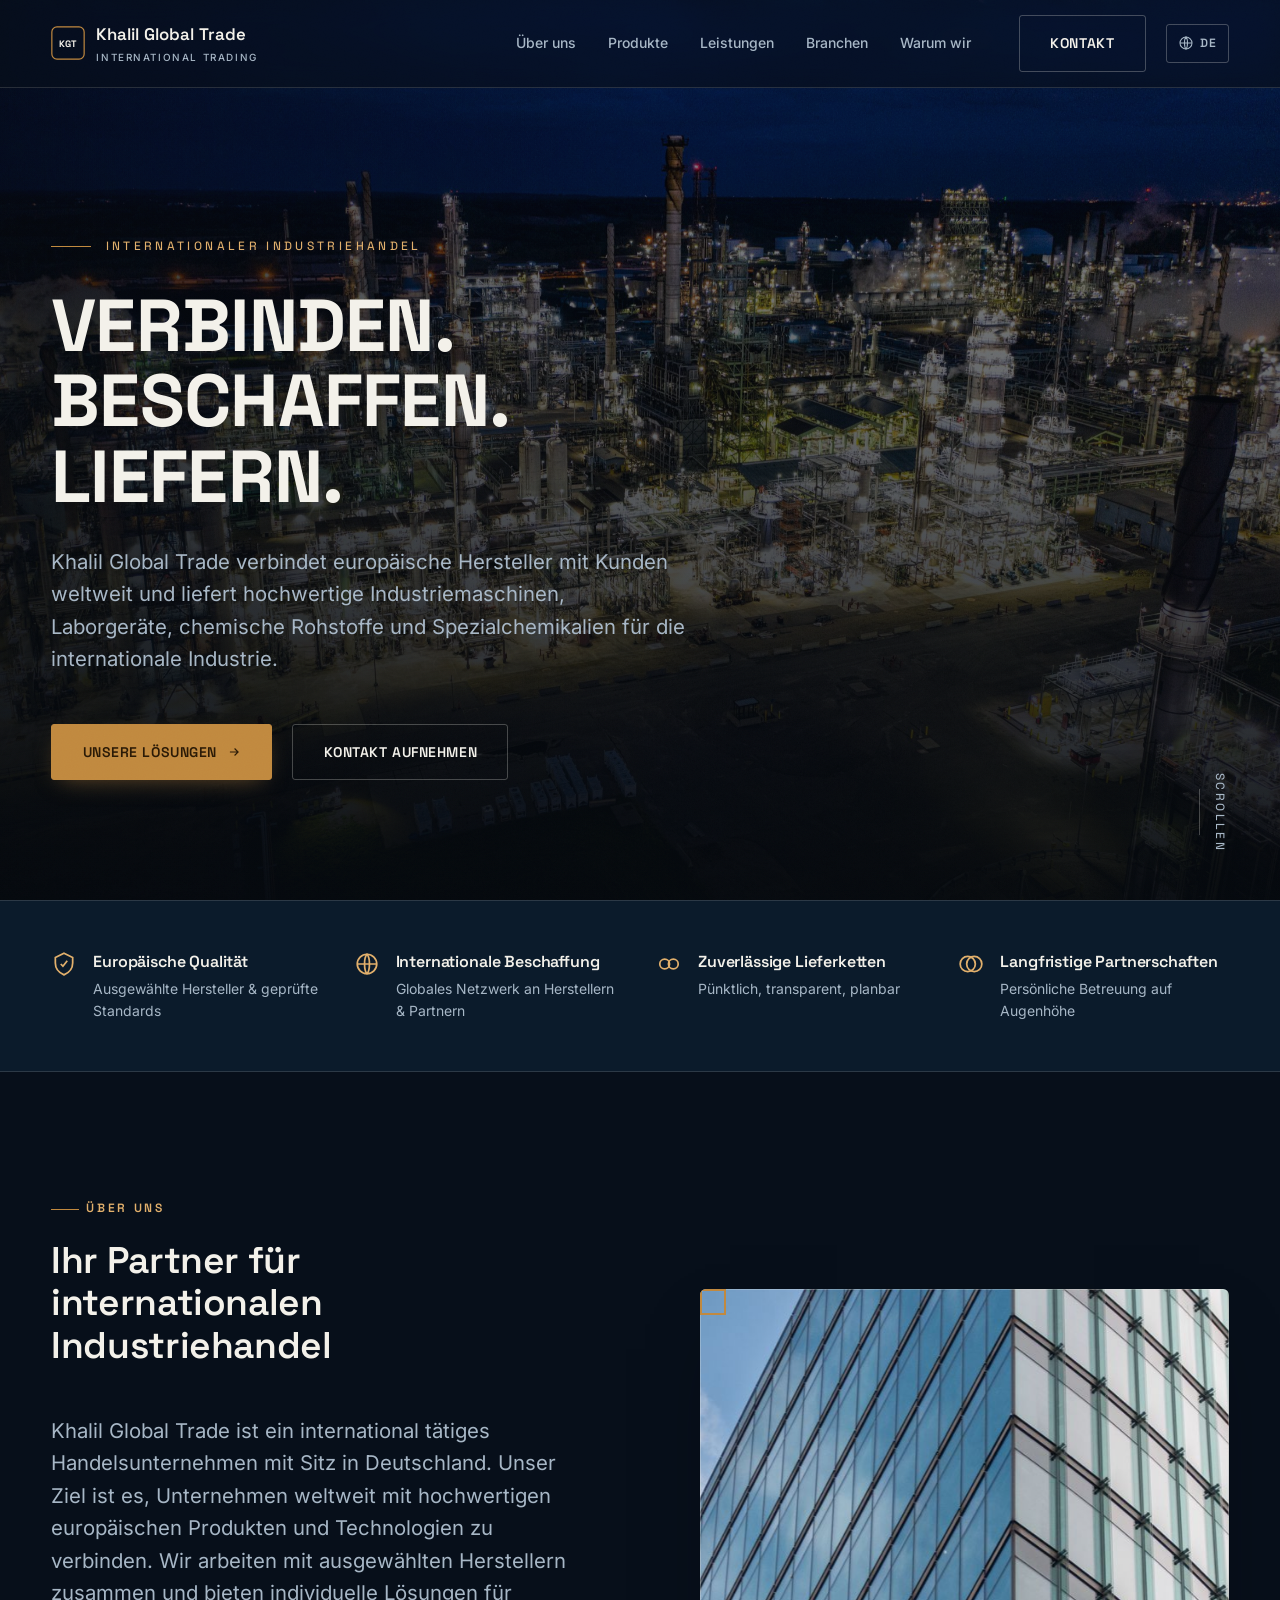
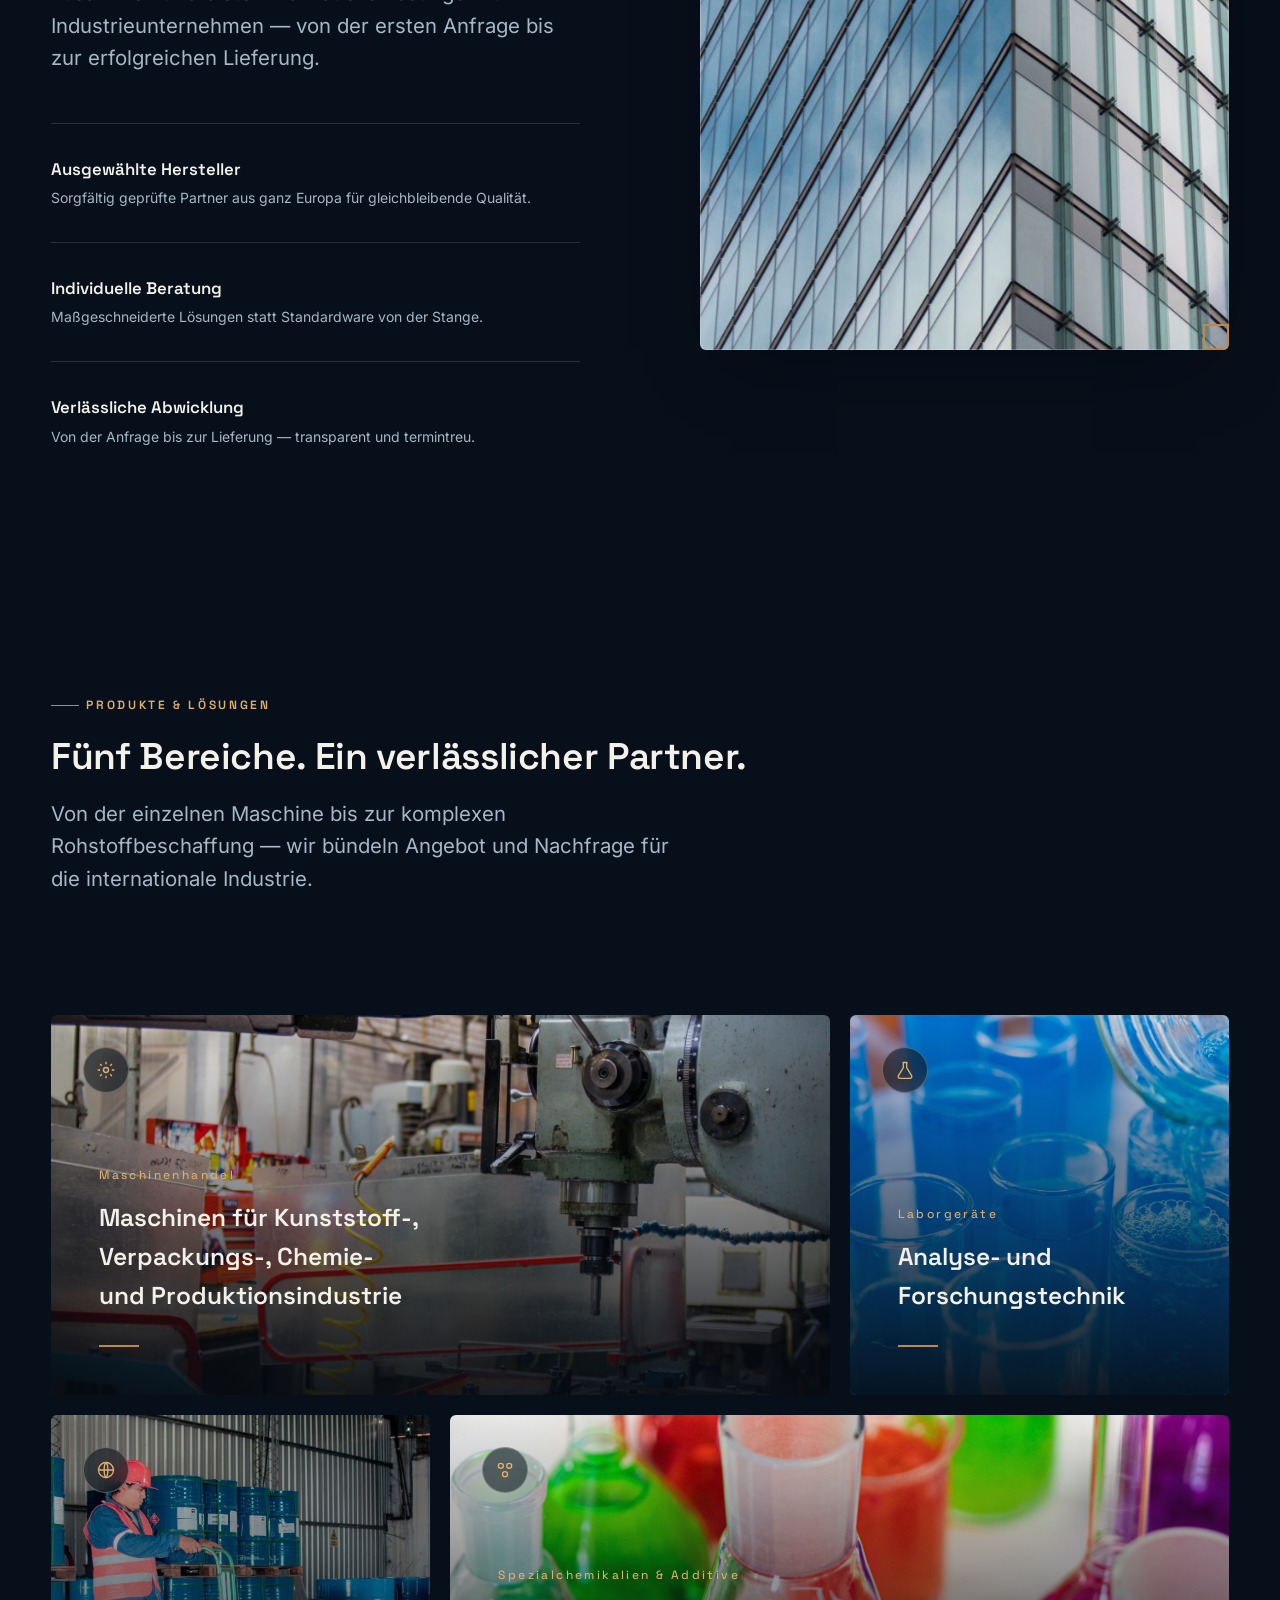
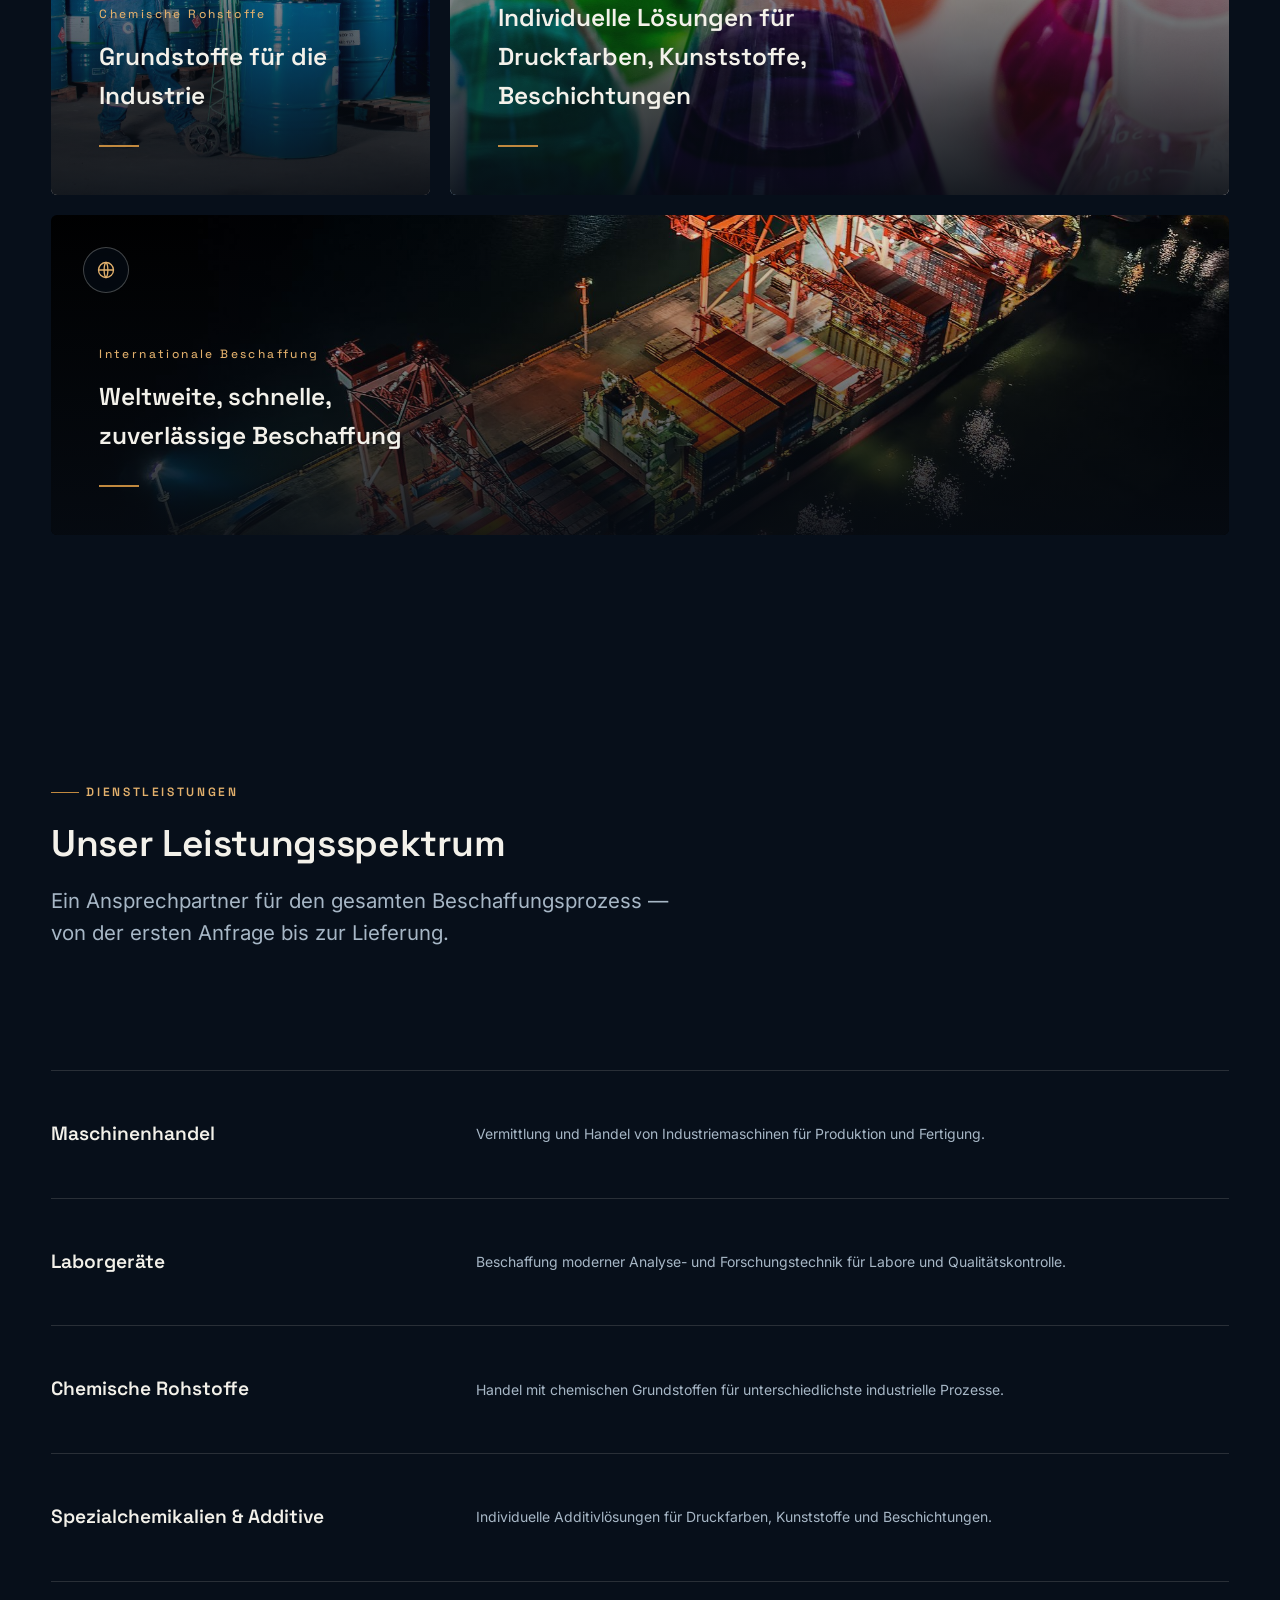
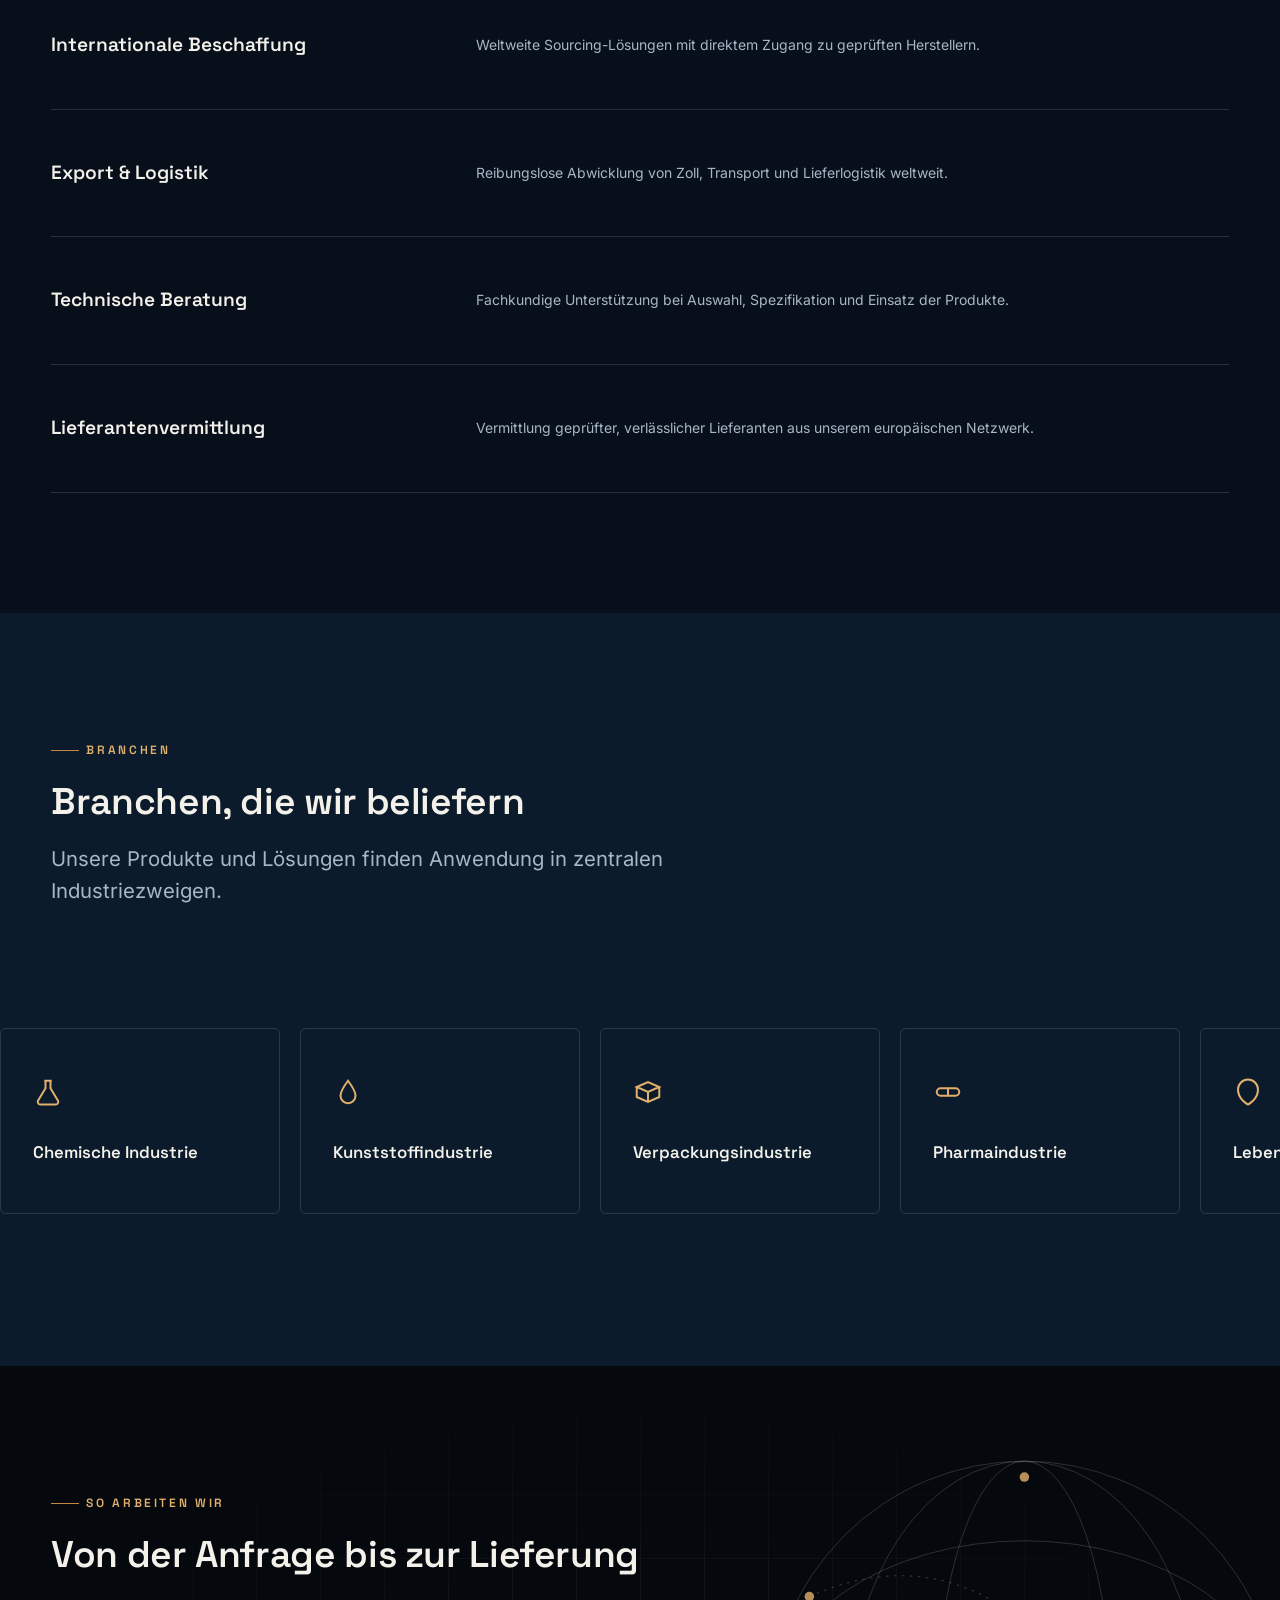
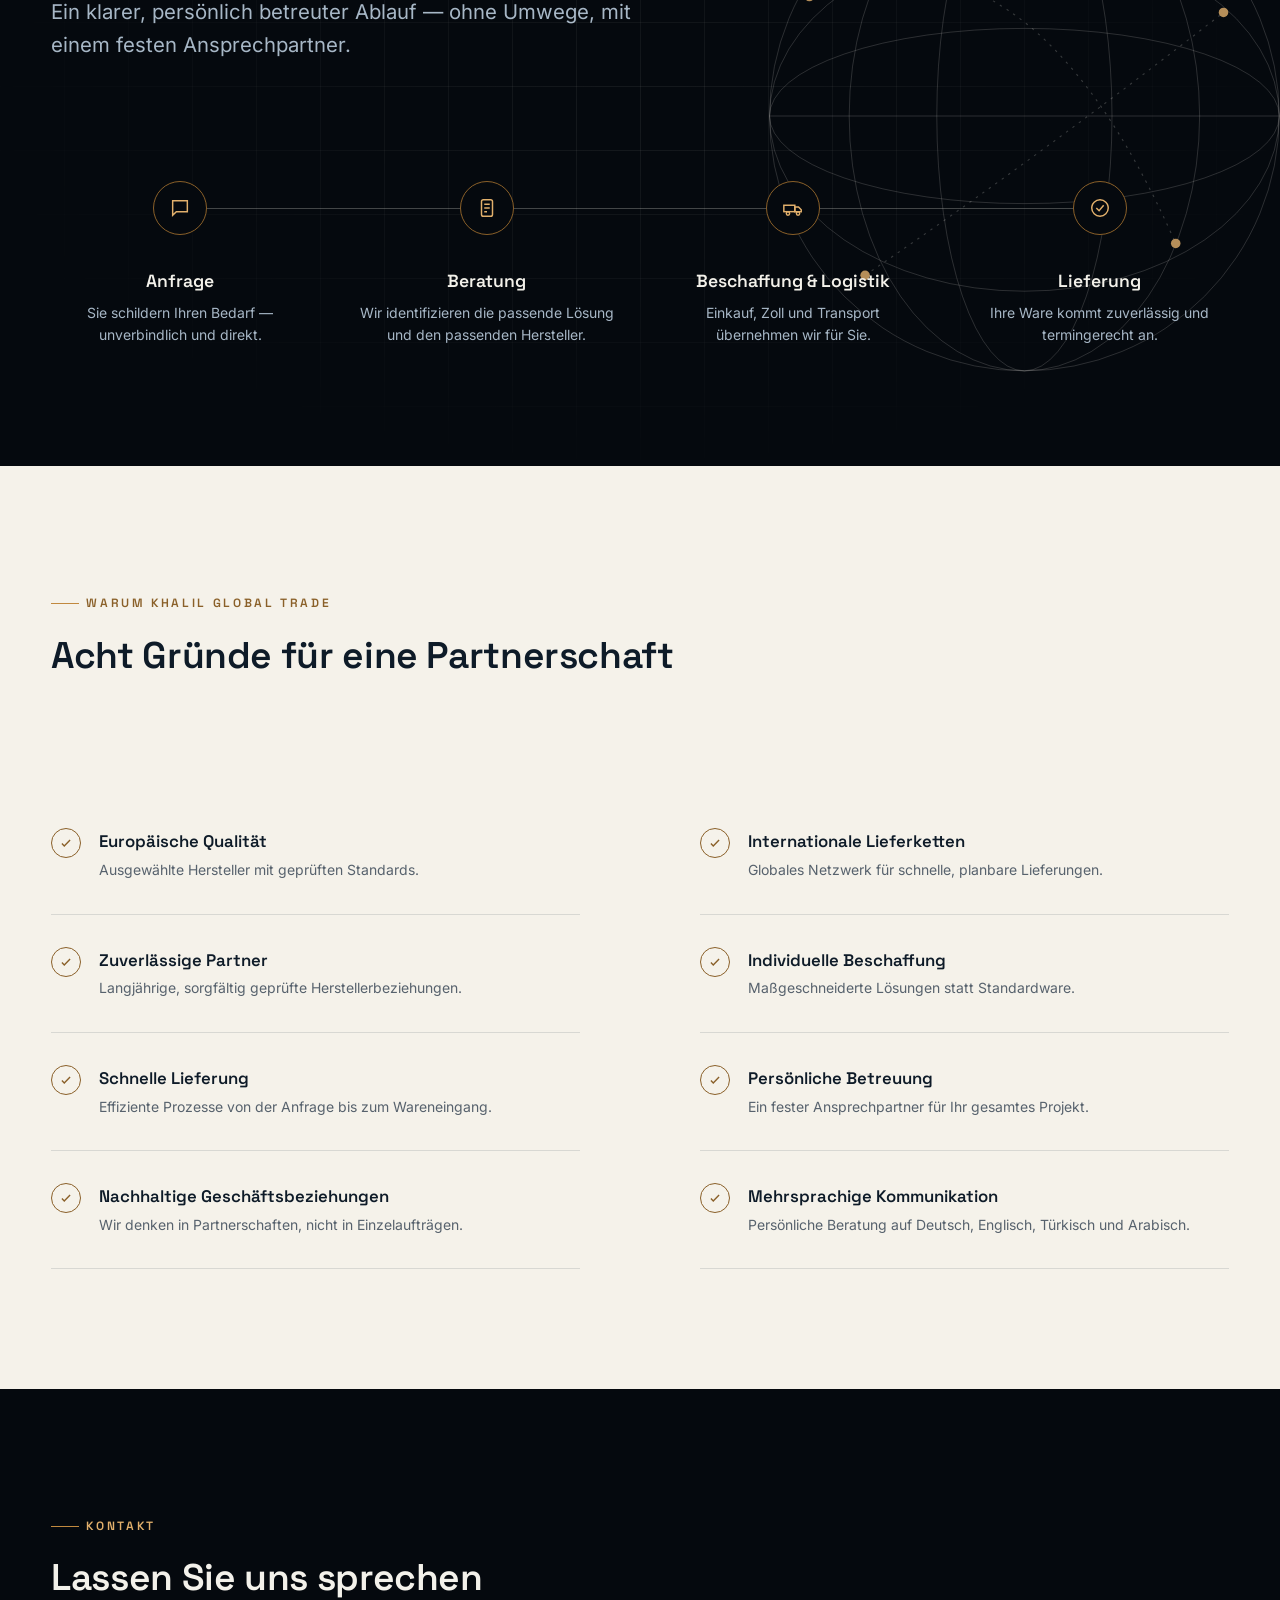
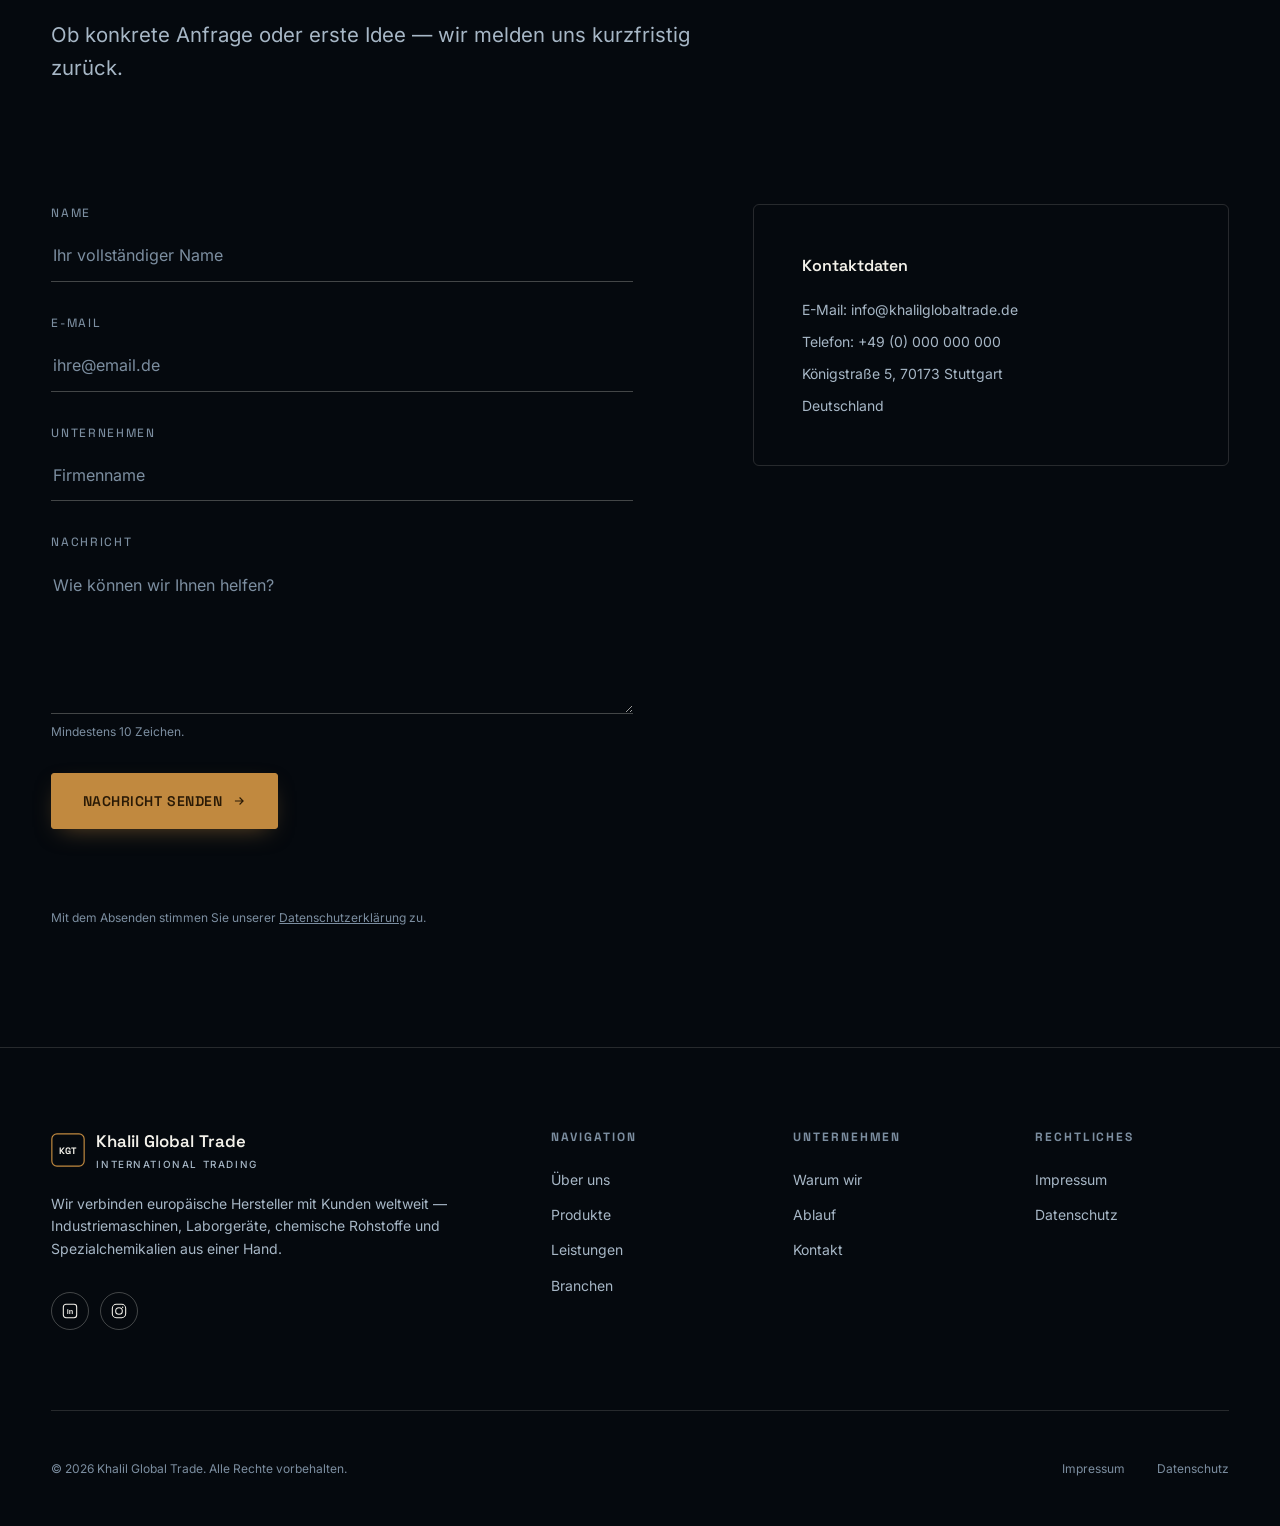
==== commit 2c920228: "Adjust address and VAT ID" ====
--- a/index.html
+++ b/index.html
@@ -35,9 +35,9 @@
   "email": "info@khalilglobaltrade.de",
   "address": {
     "@type": "PostalAddress",
-    "streetAddress": "Musterstraße 1",
-    "postalCode": "00000",
-    "addressLocality": "Musterstadt",
+    "streetAddress": "Königstraße 5",
+    "postalCode": "70173",
+    "addressLocality": "Stuttgart",
     "addressCountry": "DE"
   },
   "sameAs": []
@@ -561,7 +561,7 @@
             <ul>
               <li><span data-i18n="contact.info.emailLabel">E-Mail:</span> <a data-config="email" href="#">info@khalilglobaltrade.de</a></li>
               <li><span data-i18n="contact.info.phoneLabel">Telefon:</span> <a data-config="phone" href="#">+49 (0) 000 000 000</a></li>
-              <li data-config="address">Musterstraße 1, 00000 Musterstadt</li>
+              <li data-config="address">Königstraße 5, 70173 Stuttgart</li>
               <li data-i18n="contact.info.country">Deutschland</li>
             </ul>
           </div>
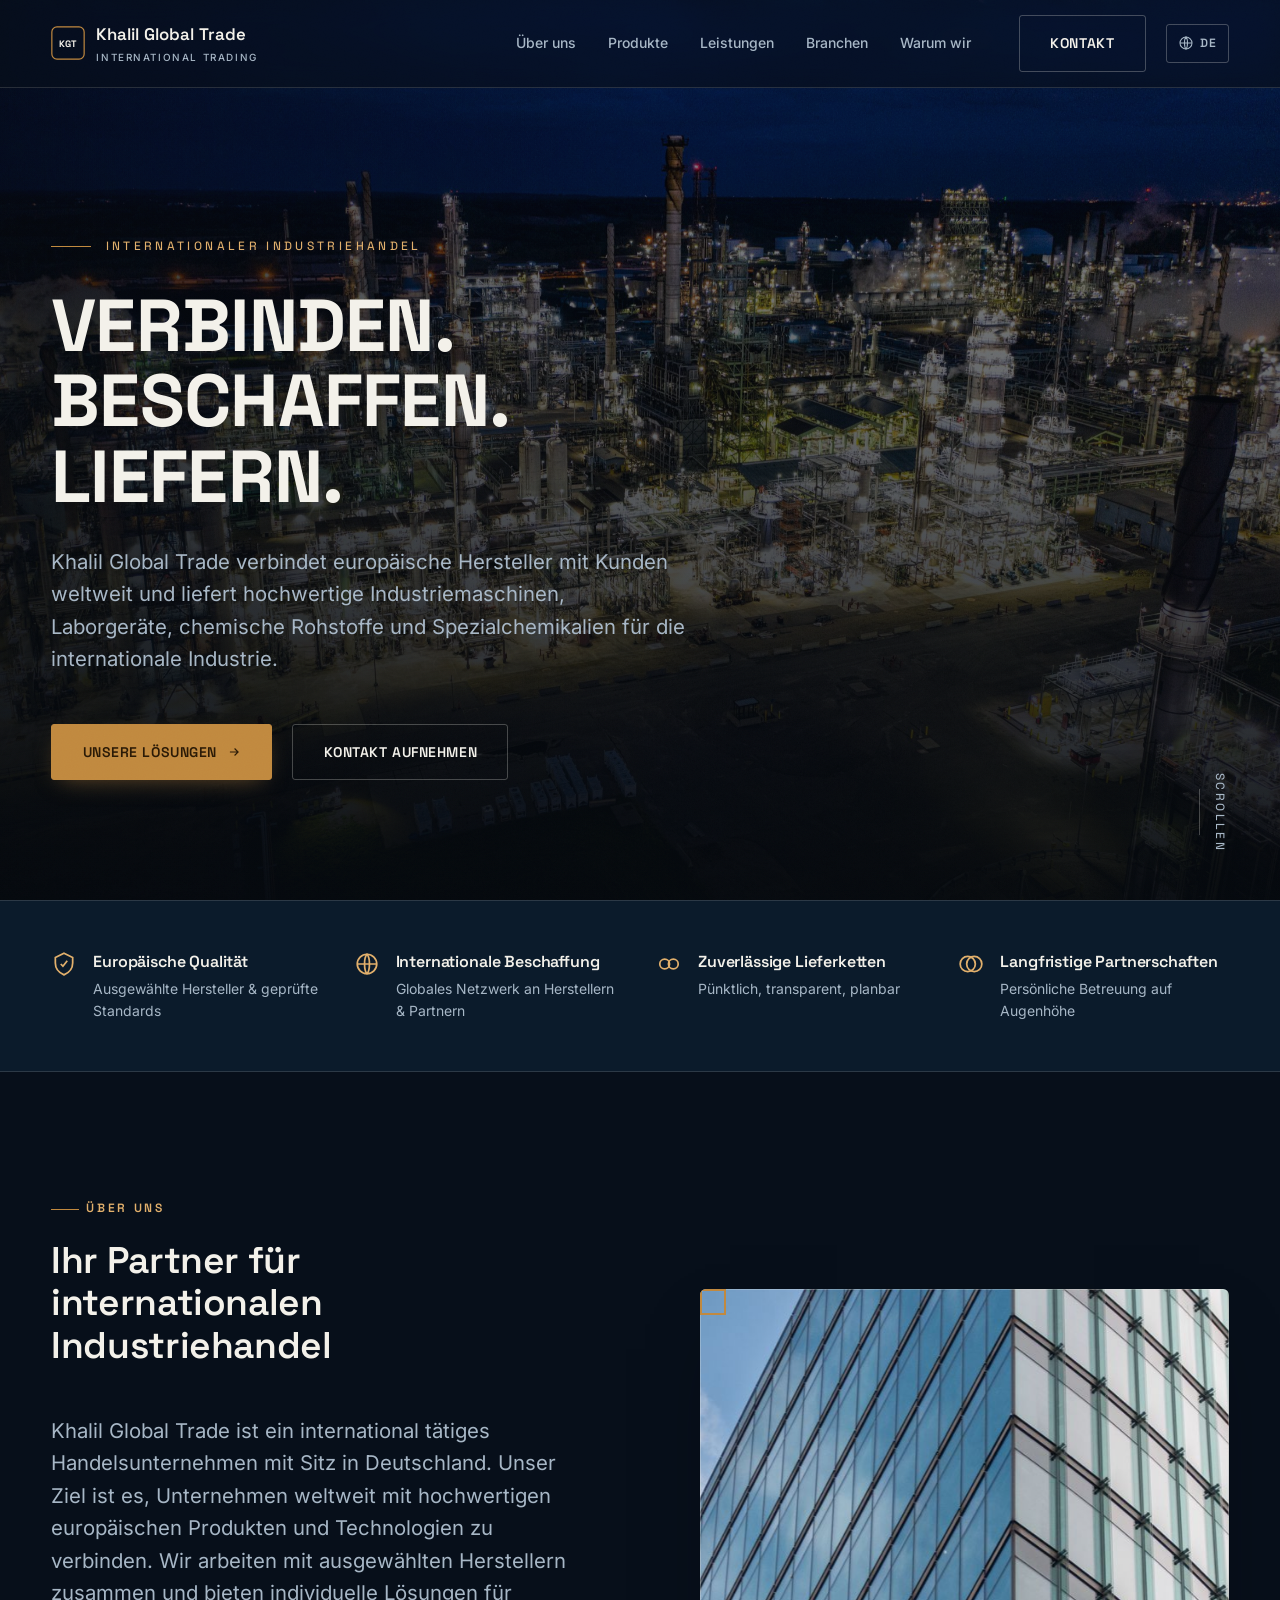
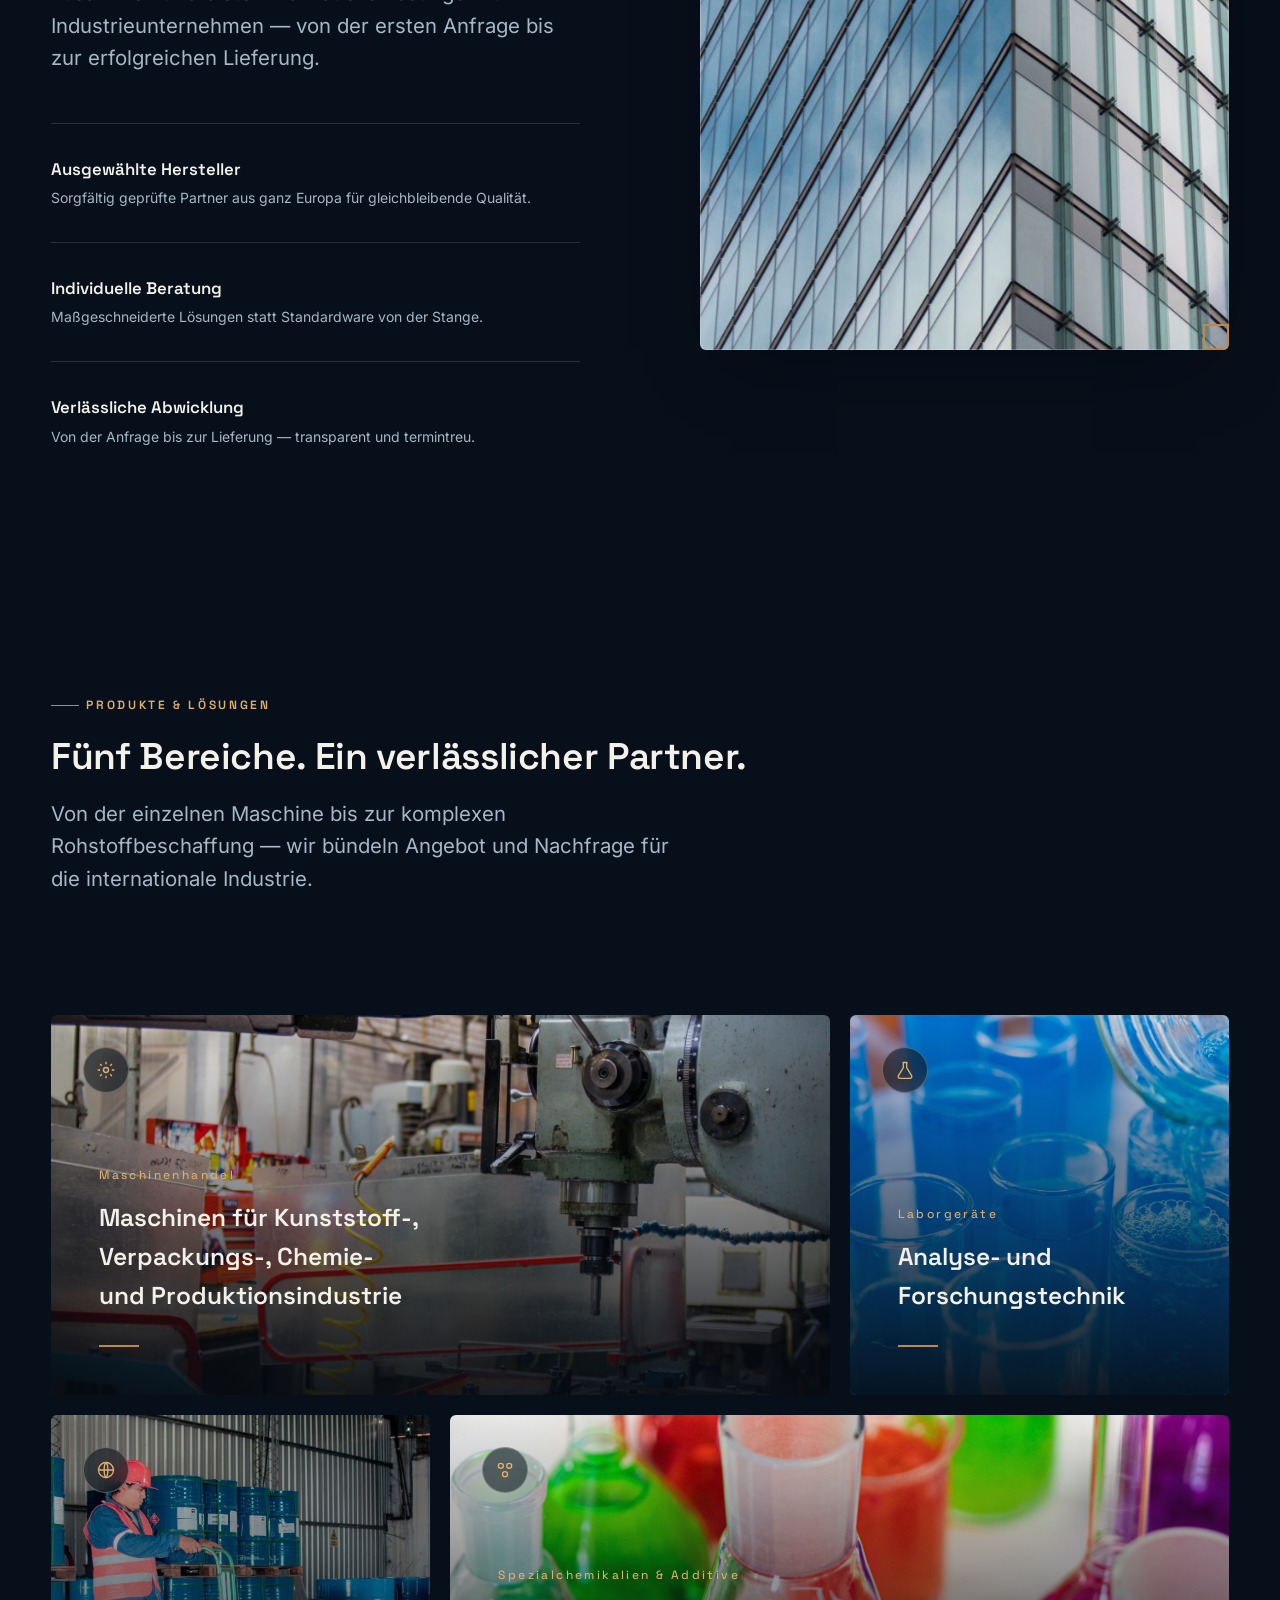
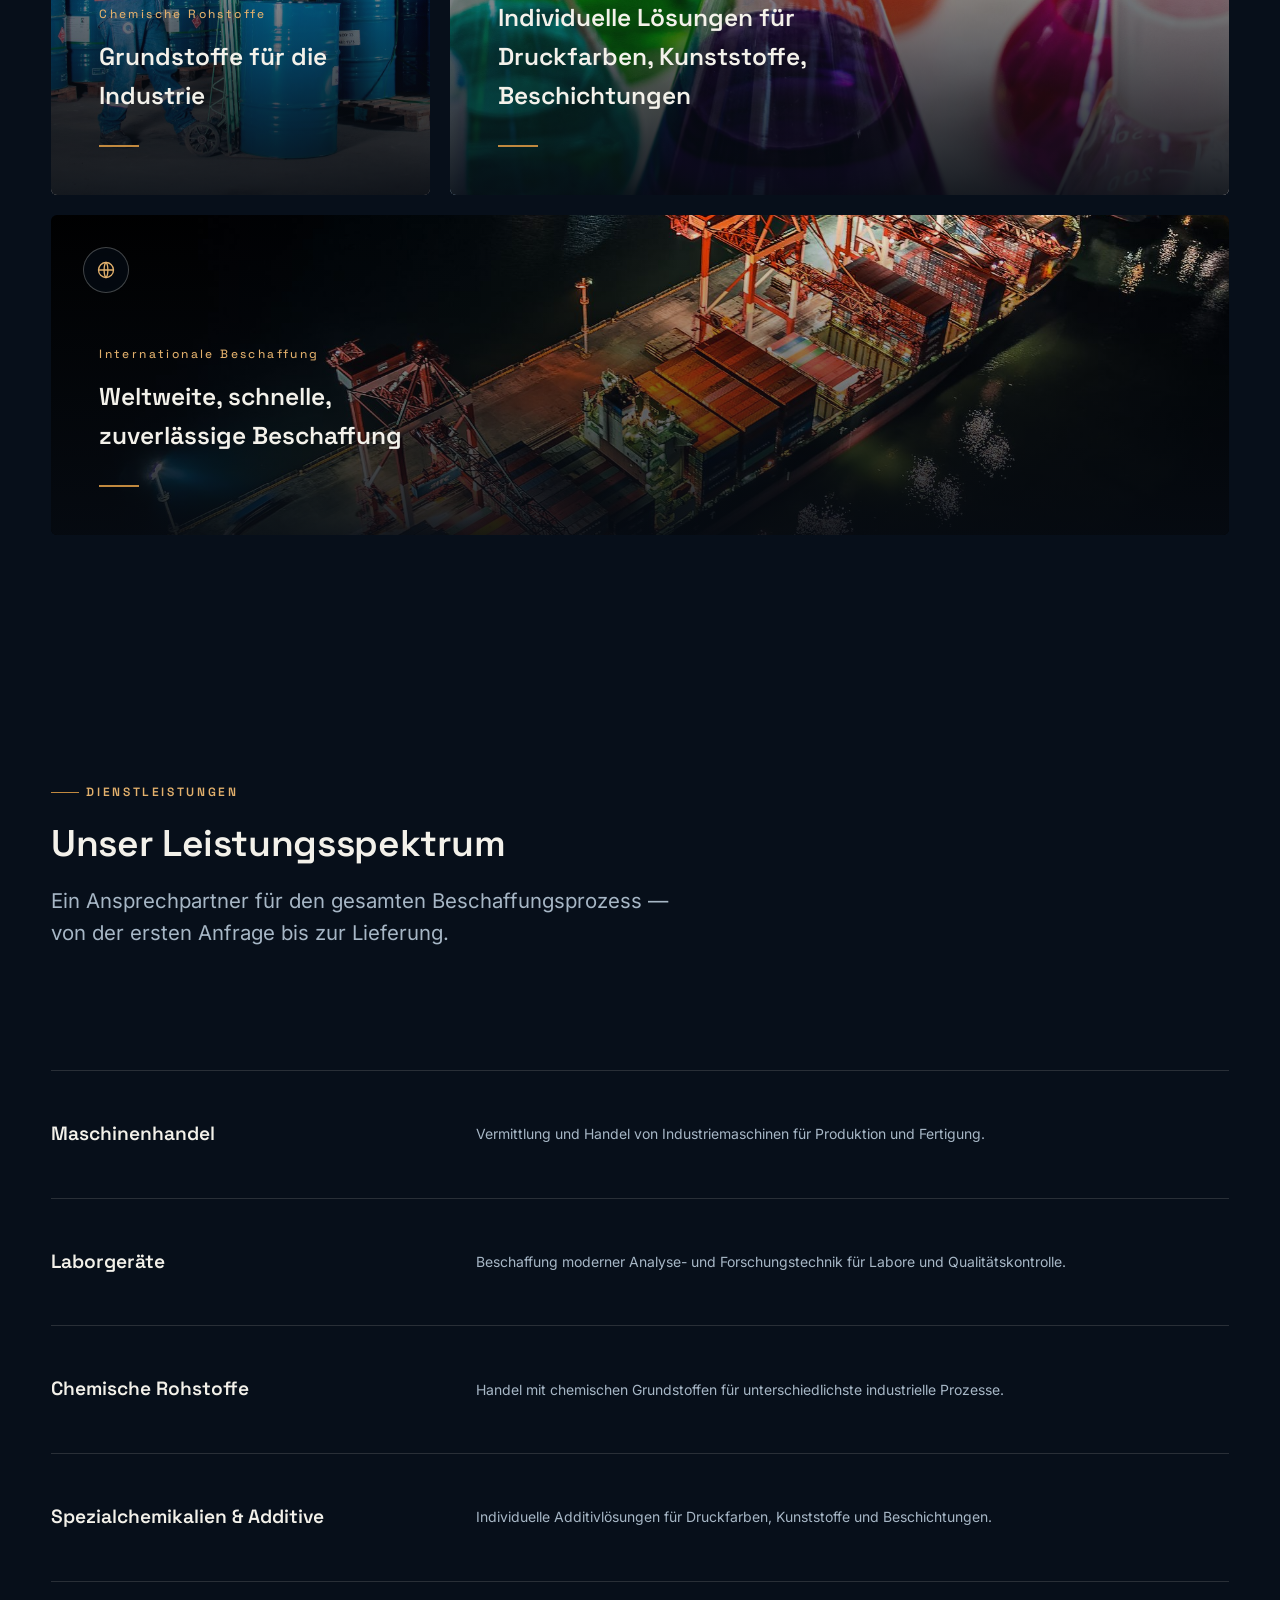
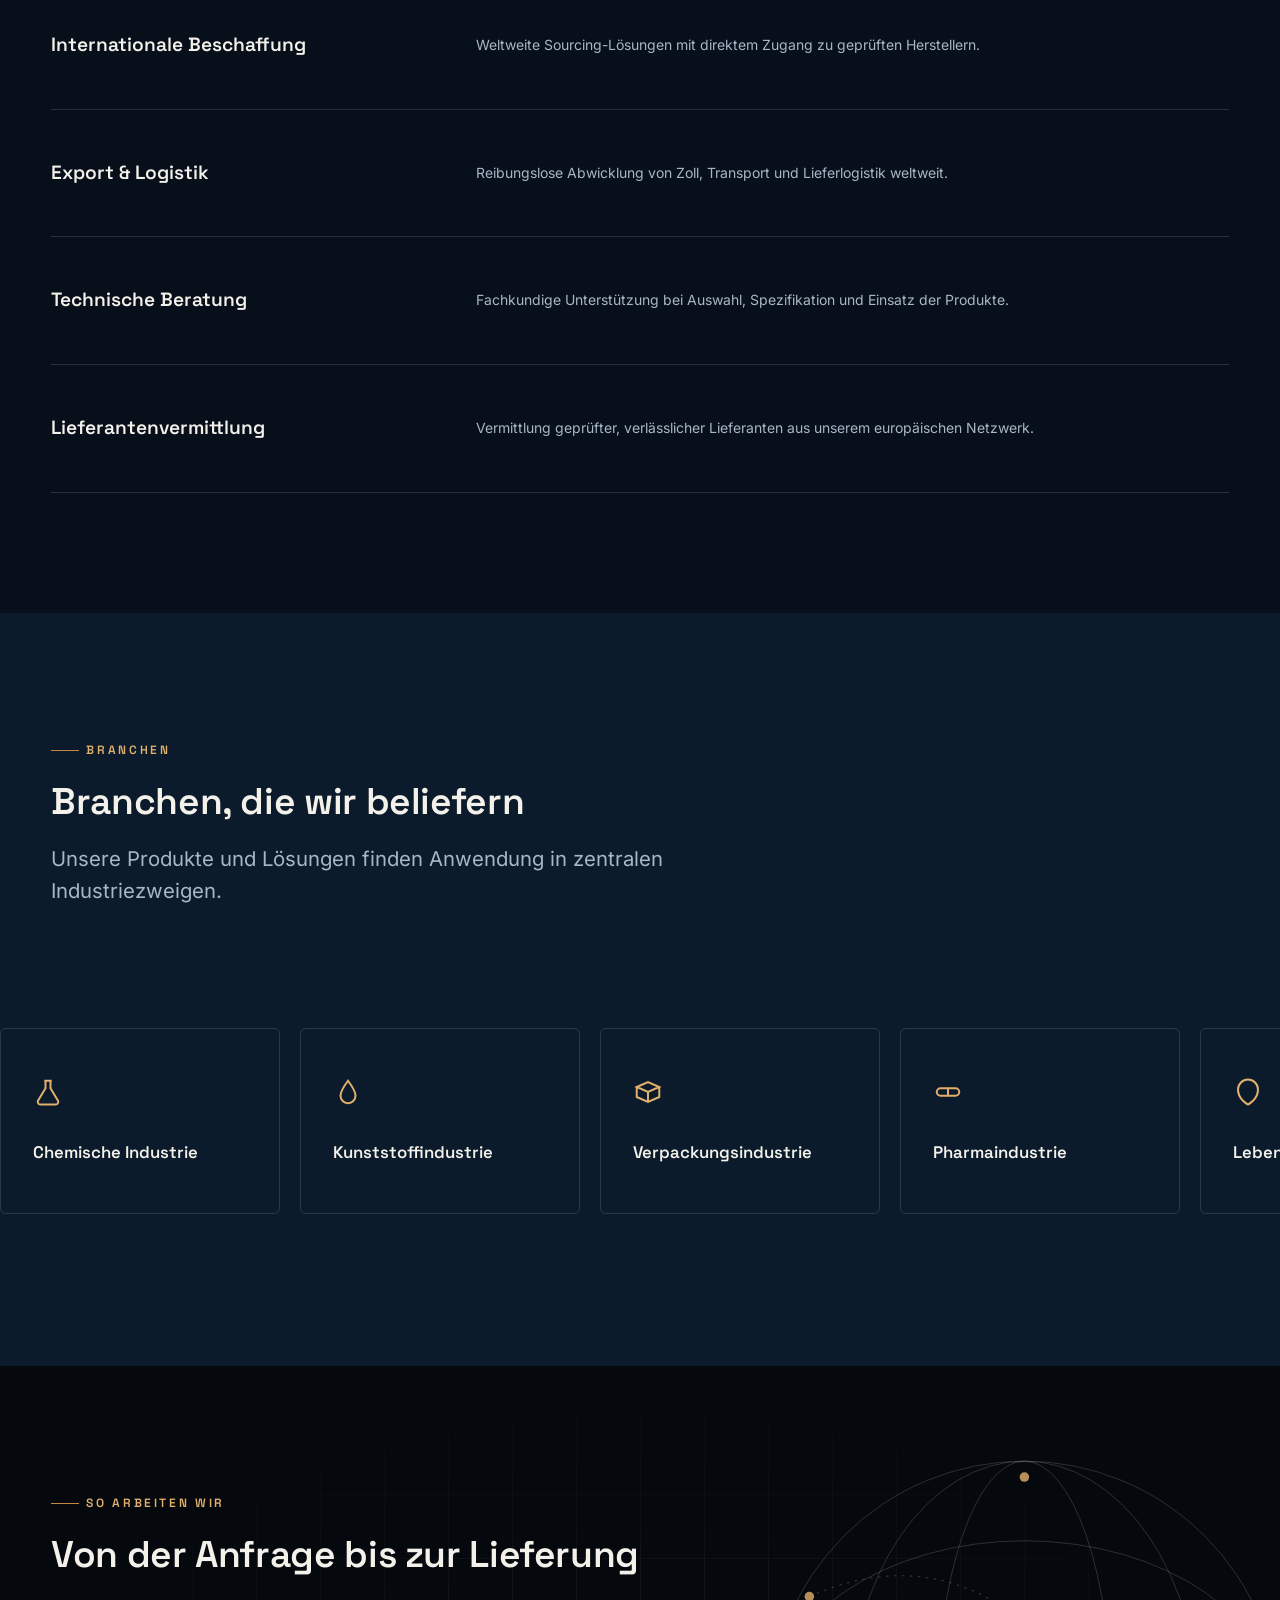
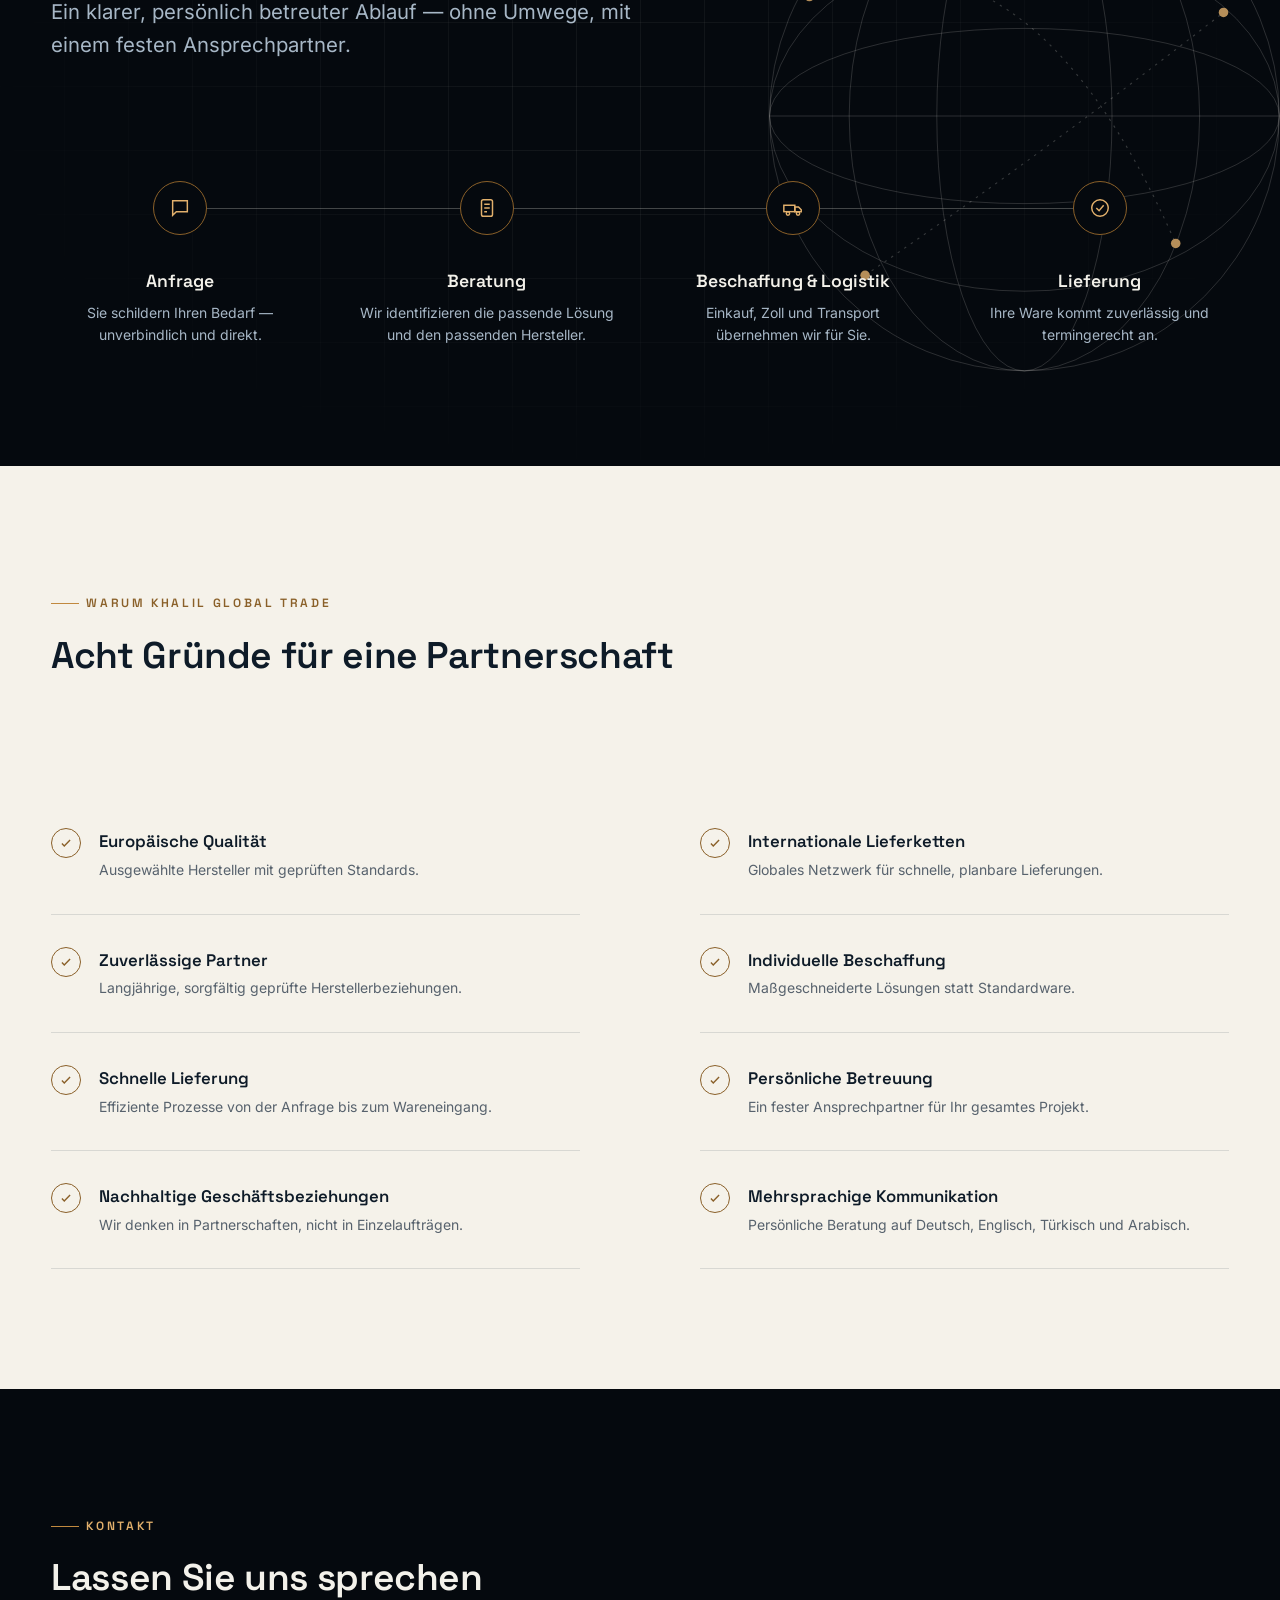
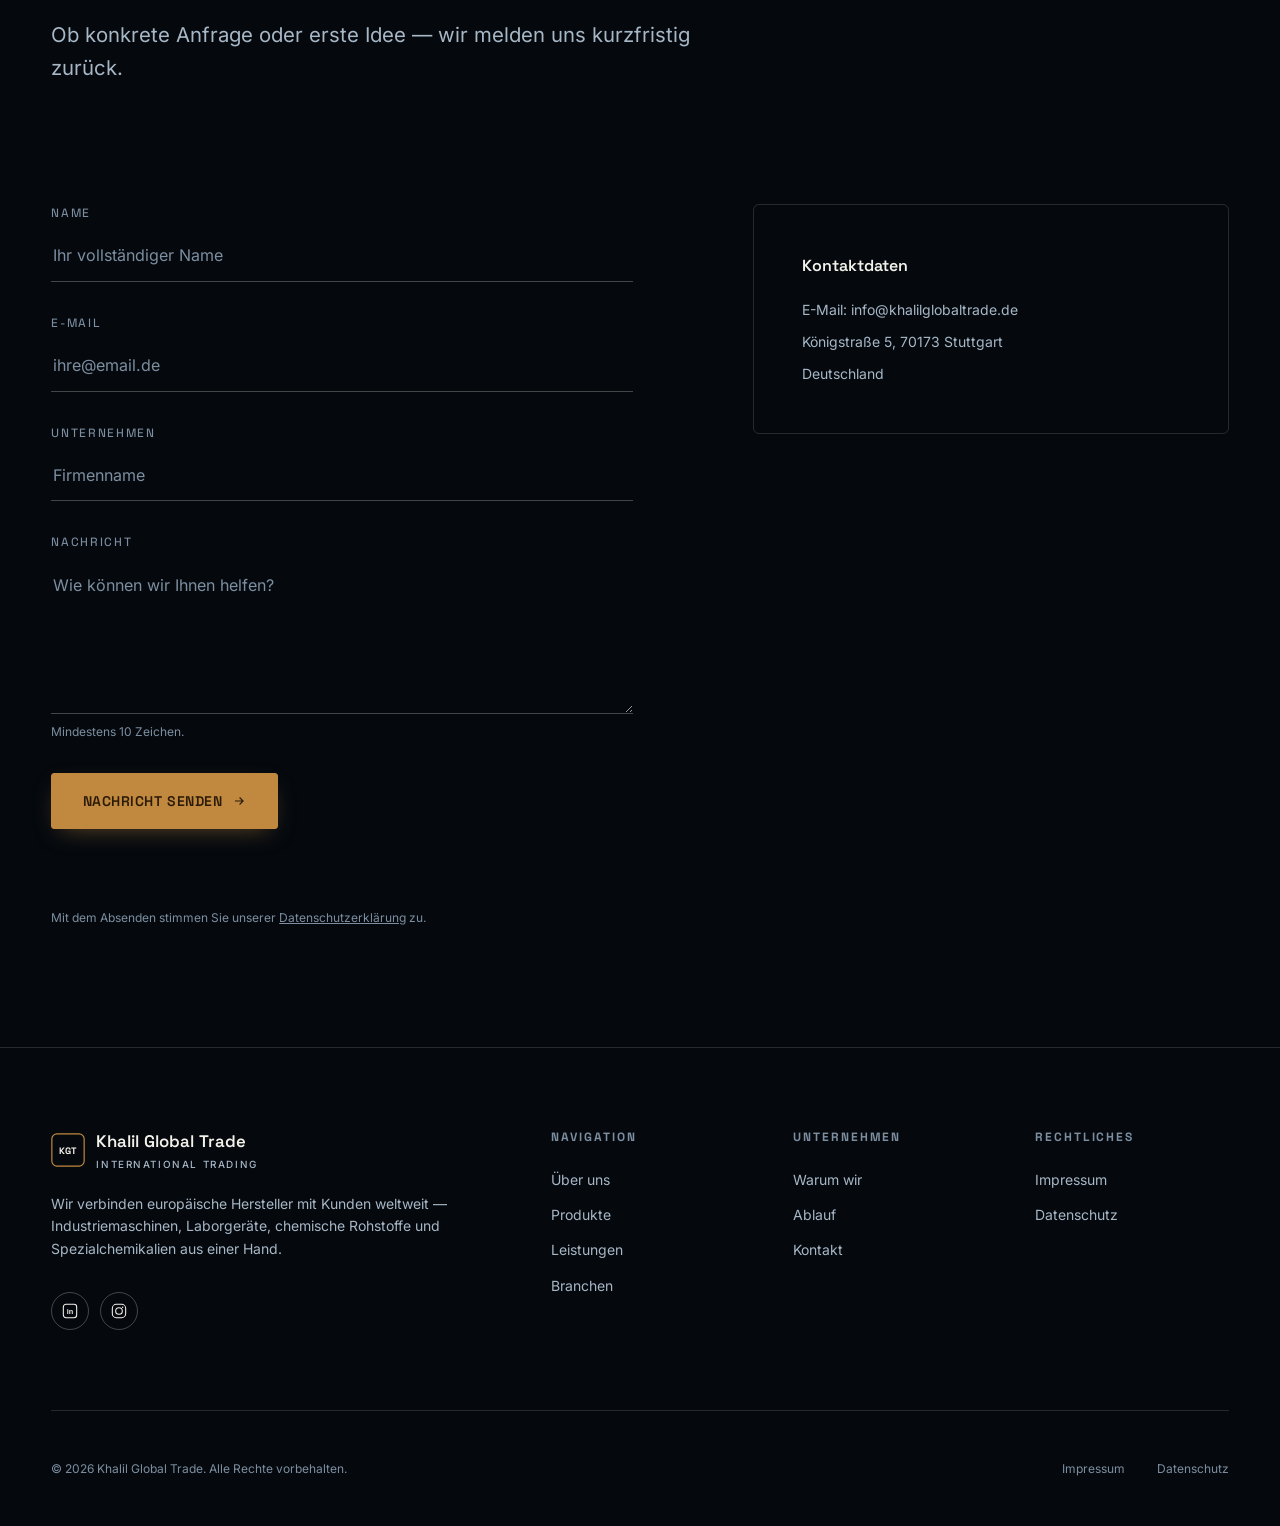
==== commit 9796c523: "Remove phone number from index.html" ====
--- a/index.html
+++ b/index.html
@@ -560,7 +560,6 @@
             <h3 data-i18n="contact.info.heading">Kontaktdaten</h3>
             <ul>
               <li><span data-i18n="contact.info.emailLabel">E-Mail:</span> <a data-config="email" href="#">info@khalilglobaltrade.de</a></li>
-              <li><span data-i18n="contact.info.phoneLabel">Telefon:</span> <a data-config="phone" href="#">+49 (0) 000 000 000</a></li>
               <li data-config="address">Königstraße 5, 70173 Stuttgart</li>
               <li data-i18n="contact.info.country">Deutschland</li>
             </ul>
